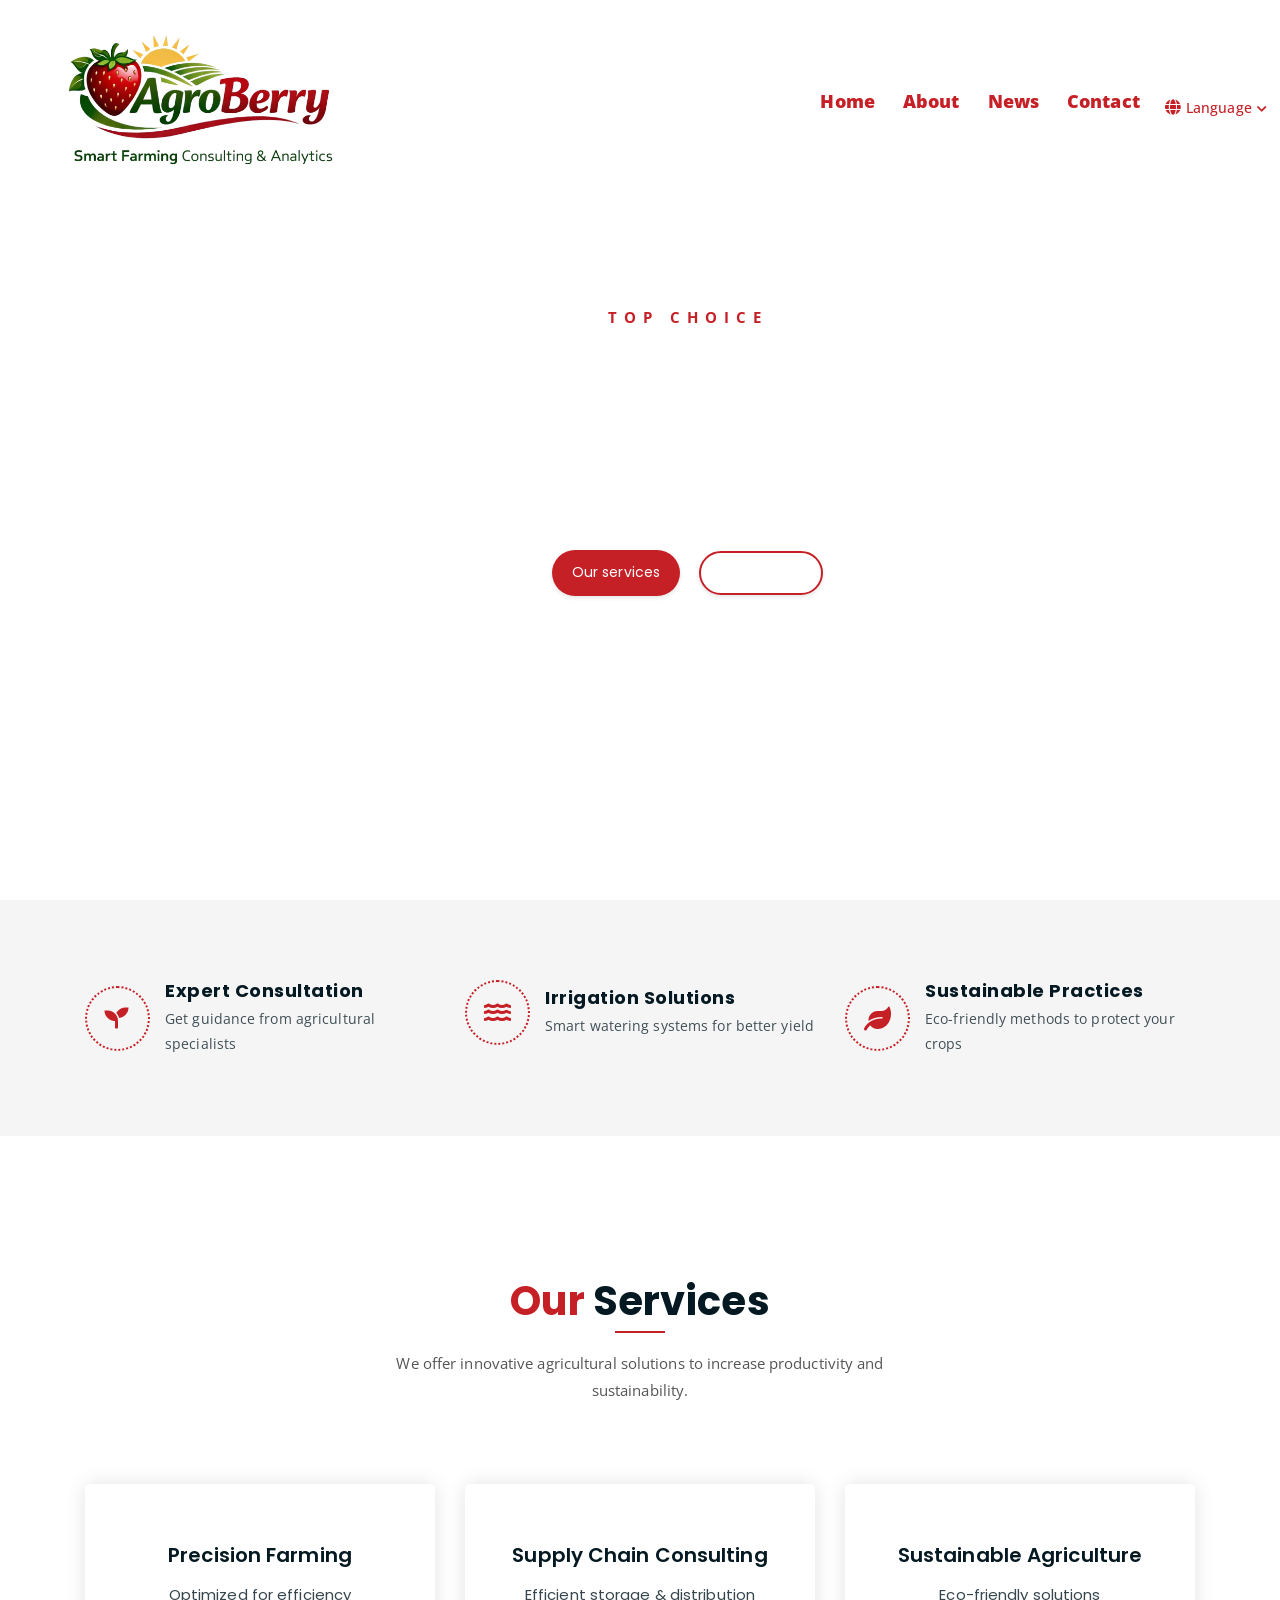
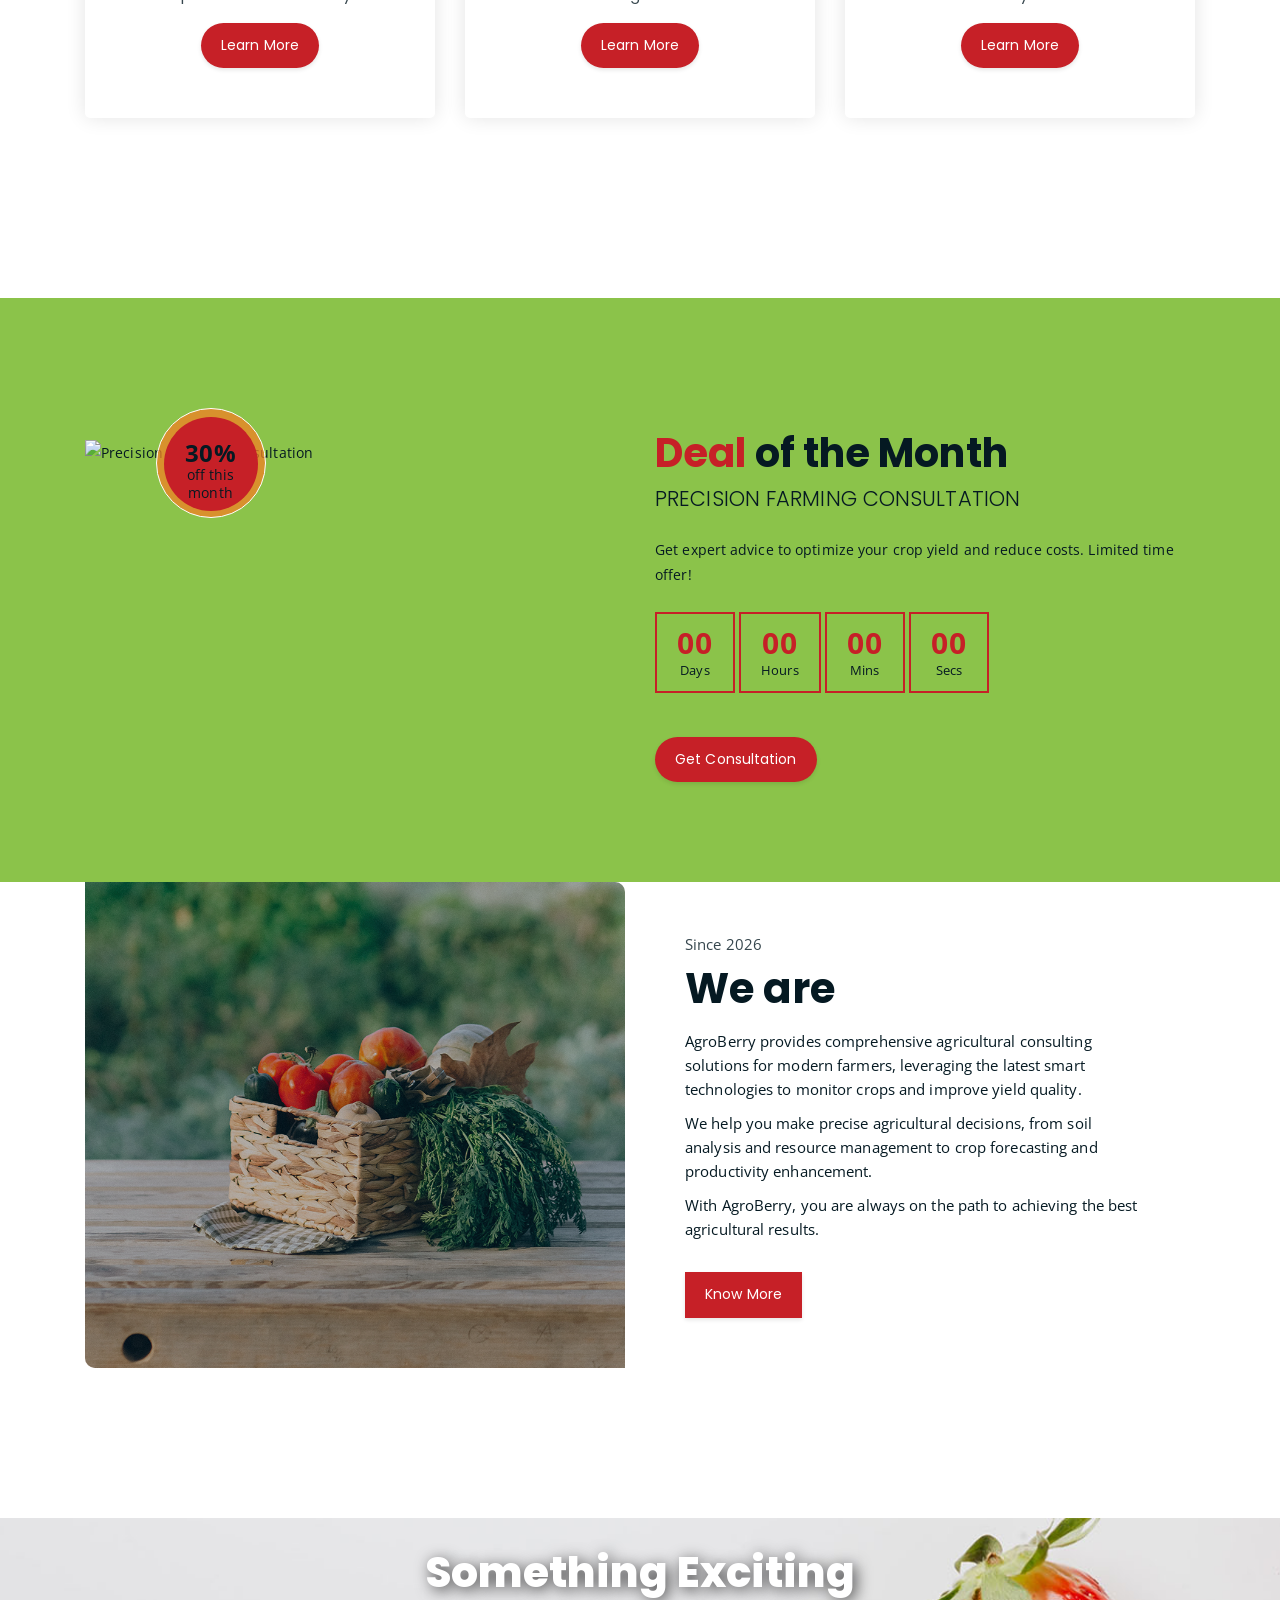
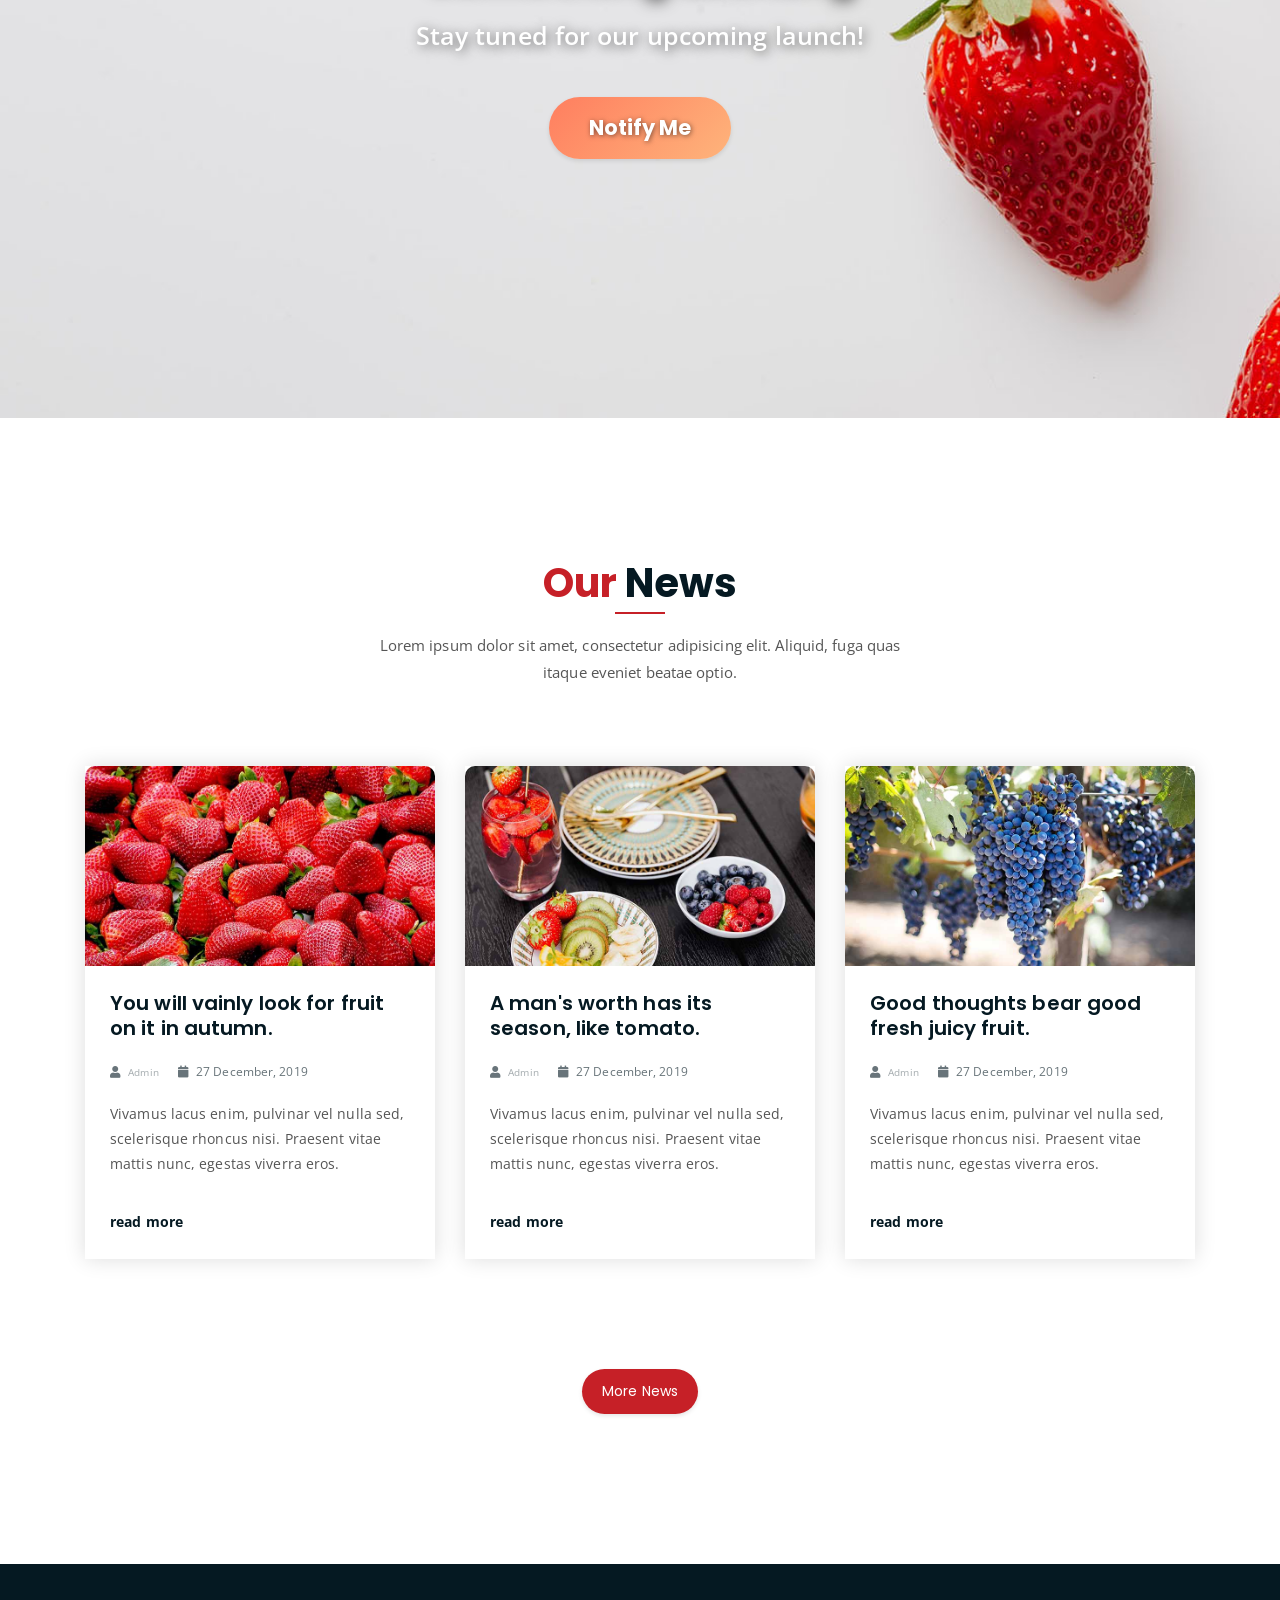
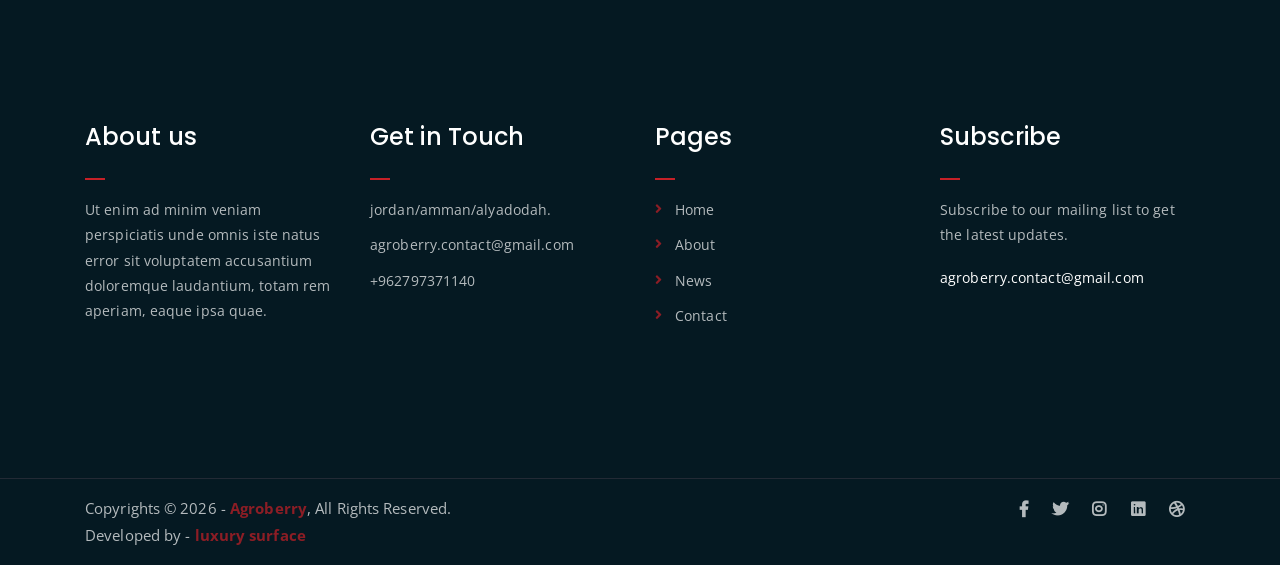
==== index.html @ af05393a "Initial commit" ====
<!DOCTYPE html>
<html lang="en">
<head>
	<meta charset="UTF-8">
	<meta http-equiv="X-UA-Compatible" content="IE=edge">
	<meta name="viewport" content="width=device-width, initial-scale=1">
	<meta name="description" content="Responsive Bootstrap4 Shop Template, Created by Imran Hossain from https://imransdesign.com/">

	<!-- title -->
	<title>AgroBerry</title>

	<!-- favicon -->
	<link rel="shortcut icon" type="image/png" href="assets/img/favicon.png">
	<!-- google font -->
	<link href="https://fonts.googleapis.com/css?family=Open+Sans:300,400,700" rel="stylesheet">
	<link href="https://fonts.googleapis.com/css?family=Poppins:400,700&display=swap" rel="stylesheet">
	<!-- fontawesome -->
	<link rel="stylesheet" href="assets/css/all.min.css">
	<!-- bootstrap -->
	<link rel="stylesheet" href="assets/bootstrap/css/bootstrap.min.css">
	<!-- owl carousel -->
	<link rel="stylesheet" href="assets/css/owl.carousel.css">
	<!-- magnific popup -->
	<link rel="stylesheet" href="assets/css/magnific-popup.css">
	<!-- animate css -->
	<link rel="stylesheet" href="assets/css/animate.css">
	<!-- mean menu css -->
	<link rel="stylesheet" href="assets/css/meanmenu.min.css">
	<!-- main style -->
	<link rel="stylesheet" href="assets/css/main.css">
	<!-- responsive -->
	<link rel="stylesheet" href="assets/css/responsive.css">

</head>
<body>
	
	<!--PreLoader-->
    <div class="loader">
        <div class="loader-inner">
            <div class="circle"></div>
        </div>
    </div>
    <!--PreLoader Ends-->
	
	<!-- header -->
	<div class="top-header-area" id="sticker">
		<div class="main-menu-wrap">
			<!-- logo -->
			<div class="site-logo">
				<a href="index.html">
					<img src="assets/img/logo.png" alt=""style="transform: scale(2.2);" >
				</a>
			</div>
			<!-- logo -->

			<!-- desktop menu start -->
			<nav class="main-menu">
				<ul>
					<li class="current-list-item"><a href="index.html" data-en="Home" data-ar="الرئيسية">Home</a>
						 
					</li>
					<li><a href="about.html" data-en="About" data-ar="من نحن">About</a></li>
					 
					<li><a href="news.html" data-en="News" data-ar="الأخبار">News</a>
						<ul class="sub-menu">
							<li><a href="news.html" data-en="News" data-ar="الأخبار">News</a></li>
						</ul>
					</li>
					<li><a href="contact.html" data-en="Contact" data-ar="اتصل بنا">Contact</a></li>
					 
					<li class="language-dropdown">
						<a href="#" class="language-toggle">
							<i class="fas fa-globe"></i>
							<span class="lang-text" data-en="Language" data-ar="اللغة">Language</span>
							<i class="fas fa-chevron-down"></i>
						</a>
						<ul class="sub-menu language-menu">
							<li><a href="#" class="lang-option" data-lang="en">English</a></li>
							<li><a href="#" class="lang-option" data-lang="ar">العربية</a></li>
						</ul>
					</li>
				</ul>
			</nav>
			<!-- desktop menu end -->
 
			<!-- mobile hamburger menu -->
			<button class="mobile-menu-toggle mobile-show" aria-label="Toggle menu">
				<i class="fas fa-bars"></i>
			</button>
		</div>
	</div>
	<!-- end header -->
	</div>
	<!-- Mobile Menu Overlay -->
	<div class="mobile-menu-overlay mobile-show">
		<div class="mobile-menu-container">
			<ul class="mobile-menu-nav">
				
				<li class="current-list-item"><a href="index.html" data-en="Home" data-ar="الرئيسية">Home</a></li>
				<li><a href="about.html" data-en="About" data-ar="من نحن">About</a></li>
				<li><a href="news.html" data-en="News" data-ar="الأخبار">News</a></li>
				<li><a href="contact.html" data-en="Contact" data-ar="اتصل بنا">Contact</a></li>

			</ul>
			
			<!-- Language Dropdown in Mobile Menu -->
			<div class="mobile-language-dropdown mobile mobile-show">
				<div class="mobile-language-toggle">
					<span data-en="Language" data-ar="اللغة">Language</span>
					<i class="fas fa-chevron-down"></i>
				</div>
				<div class="mobile-language-options">
					<a href="#" class="lang-option mobile-lang-en" data-lang="en">English</a>
					<a href="#" class="lang-option mobile-lang-ar" data-lang="ar">العربية</a>
				</div>
			</div>
		</div>
	</div>
	 
	
	<!-- hero area -->
	<div class="hero-area hero-bg ">
		<div class="container">
			<div class="row">
				<div class="col-lg-9 offset-lg-2 text-center">
					<div class="hero-text">
						<div class="hero-text-tablecell">
							<p class="subtitle" data-en="Top Choice" data-ar="الخيار الأفضل">Top Choice</p>
							<h1 data-en="Smart Farming, Better Harvests" data-ar="الزراعة الذكية، محاصيل أفضل">Smart Farming, Better Harvests</h1>
							<div class="hero-btns">
								<a href="#" class="boxed-btn" data-en="Our services" data-ar="خدماتنا">Our services</a>
								<a href="contact.html" class="bordered-btn" data-en="Contact Us" data-ar="اتصل بنا">Contact Us</a>
							</div>
						</div>
					</div>
				</div>
			</div>
		</div>
	</div>
	<!-- end hero area -->

	<!-- features list section -->
	<div class="list-section pt-80 pb-80">
    <div class="container">

        <div class="row">
            <!-- Feature 1 -->
            <div class="col-lg-4 col-md-6 mb-4 mb-lg-0">
                <div class="list-box d-flex align-items-center">
                    <div class="list-icon">
                        <i class="fas fa-seedling"></i>
                    </div>
                    <div class="content">
                        <h3 data-en="Expert Consultation" data-ar="استشارات خبراء">Expert Consultation</h3>
                        <p data-en="Get guidance from agricultural specialists" data-ar="احصل على إرشادات من خبراء الزراعة">Get guidance from agricultural specialists</p>
                    </div>
                </div>
            </div>

            <!-- Feature 2 -->
            <div class="col-lg-4 col-md-6 mb-4 mb-lg-0">
                <div class="list-box d-flex align-items-center">
                    <div class="list-icon">
                        <i class="fas fa-water"></i>
                    </div>
                    <div class="content">
                        <h3 data-en="Irrigation Solutions" data-ar="حلول الري">Irrigation Solutions</h3>
                        <p data-en="Smart watering systems for better yield" data-ar="أنظمة ري ذكية لزيادة الإنتاجية">Smart watering systems for better yield</p>
                    </div>
                </div>
            </div>

            <!-- Feature 3 -->
            <div class="col-lg-4 col-md-6">
                <div class="list-box d-flex justify-content-start align-items-center">
                    <div class="list-icon">
                        <i class="fas fa-leaf"></i>
                    </div>
                    <div class="content">
                        <h3 data-en="Sustainable Practices" data-ar="ممارسات مستدامة">Sustainable Practices</h3>
                        <p data-en="Eco-friendly methods to protect your crops" data-ar="طرق صديقة للبيئة لحماية محاصيلك">Eco-friendly methods to protect your crops</p>
                    </div>
                </div>
            </div>
        </div>

    </div>
</div>

	<!-- end features list section -->

	<!-- product section -->
	<div class="product-section mt-150 mb-150">
    <div class="container">
        <div class="row">
            <div class="col-lg-8 offset-lg-2 text-center">
                <div class="section-title">    
                    <h3><span class="orange-text" data-en="Our" data-ar="خدماتنا">Our</span> Services</h3>
                    <p data-en="We offer innovative agricultural solutions to increase productivity and sustainability."
                       data-ar="نقدم حلول زراعية مبتكرة لزيادة الإنتاجية والاستدامة.">
                       We offer innovative agricultural solutions to increase productivity and sustainability.
                    </p>
                </div>
            </div>
        </div>

        <div class="row">
            <!-- Service 1 -->
            <div class="col-lg-4 col-md-6 text-center">
                <div class="single-product-item">
                    <div class="product-image">
                        <a href="#"><img src="assets/img/products/product-img-1.jpg" alt=""></a>
                    </div>
                    <h3 data-en="Precision Farming" data-ar="الزراعة الدقيقة">Precision Farming</h3>
                    <p class="product-price"><span data-en="Optimized for efficiency" data-ar="مصممة لزيادة الكفاءة">Optimized for efficiency</span></p>
                    <a href="cart.html" class="cart-btn" data-en="Learn More" data-ar="المزيد من المعلومات">
                        <i class="fas fa-info-circle"></i> Learn More
                    </a>
                </div>
            </div>

            <!-- Service 2 -->
            <div class="col-lg-4 col-md-6 text-center">
                <div class="single-product-item">
                    <div class="product-image">
                        <a href="#"><img src="assets/img/products/product-img-2.jpg" alt=""></a>
                    </div>
                    <h3 data-en="Supply Chain Consulting" data-ar="استشارات سلسلة الإمداد">Supply Chain Consulting</h3>
                    <p class="product-price"><span data-en="Efficient storage & distribution" data-ar="تحسين التخزين والتوزيع">Efficient storage & distribution</span></p>
                    <a href="cart.html" class="cart-btn" data-en="Learn More" data-ar="المزيد من المعلومات">
                        <i class="fas fa-info-circle"></i> Learn More
                    </a>
                </div>
            </div>

            <!-- Service 3 -->
            <div class="col-lg-4 col-md-6 offset-md-3 offset-lg-0 text-center">
                <div class="single-product-item">
                    <div class="product-image">
                        <a href="#"><img src="assets/img/products/product-img-3.jpg" alt=""></a>
                    </div>
                    <h3 data-en="Sustainable Agriculture" data-ar="الزراعة المستدامة">Sustainable Agriculture</h3>
                    <p class="product-price"><span data-en="Eco-friendly solutions" data-ar="حلول صديقة للبيئة">Eco-friendly solutions</span></p>
                    <a href="cart.html" class="cart-btn" data-en="Learn More" data-ar="المزيد من المعلومات">
                        <i class="fas fa-info-circle"></i> Learn More
                    </a>
                </div>
            </div>
        </div>
    </div>
</div>

	<!-- end product section -->

	<!-- cart banner section -->
	<section class="cart-banner pt-100 pb-100">
    <div class="container">
        <div class="row clearfix">
            <!--Image Column-->
            <div class="image-column col-lg-6">
                <div class="image">
                    <div class="price-box">
                        <div class="inner-price">
                            <span class="price">
                                <strong>30%</strong> <br> off this month
                            </span>
                        </div>
                    </div>
                    <img src="assets/img/a.jpg" alt="Precision Farming Consultation">
                </div>
            </div>
            <!--Content Column-->
            <div class="content-column col-lg-6">
                <h3><span class="orange-text" data-en="Deal" data-ar="عرض">Deal</span> of the Month</h3>
                <h4 data-en="Precision Farming Consultation" data-ar="استشارة الزراعة الدقيقة">Precision Farming Consultation</h4>
                <div class="text" data-en="Get expert advice to optimize your crop yield and reduce costs. Limited time offer!" 
                     data-ar="احصل على استشارة خبراء لتحسين إنتاجية محاصيلك وتقليل التكاليف. العرض لفترة محدودة!">
                    Get expert advice to optimize your crop yield and reduce costs. Limited time offer!
                </div>
                <!--Countdown Timer-->
                <div class="time-counter">
                    <div class="time-countdown clearfix" data-countdown="2026/2/01">
                        <div class="counter-column"><div class="inner"><span class="count">00</span>Days</div></div>
                        <div class="counter-column"><div class="inner"><span class="count">00</span>Hours</div></div>
                        <div class="counter-column"><div class="inner"><span class="count">00</span>Mins</div></div>
                        <div class="counter-column"><div class="inner"><span class="count">00</span>Secs</div></div>
                    </div>
                </div>
                <a href="contact.html" class="cart-btn mt-3" data-en="Get Consultation" data-ar="احصل على استشارة">
                    <i class="fas fa-info-circle"></i> Get Consultation
                </a>
            </div>
        </div>
    </div>
</section>

    <!-- end cart banner section -->

	
	
	<!-- advertisement section -->
	<div class="abt-section mb-150">
		<div class="container">
			<div class="row">
				<div class="col-lg-6 col-md-12">
					<div class="abt-bg">
						<video src="assets/img/107512-678970912_medium.mp4" autoplay muted loop></video>
					</div>
				</div>
				<div class="col-lg-6 col-md-12">
					<div class="abt-text">
						<p class="agro-subtitle" data-en="Since 2026" data-ar="منذ 2026">Since 2026</p>
						<h2 data-en="We are " data-ar="نحن ">We are <span class="agro-highlight">AgroBerry</span></h2>
						<p data-en="AgroBerry provides comprehensive agricultural consulting solutions for modern farmers, leveraging the latest smart technologies to monitor crops and improve yield quality." data-ar="توفر أجرويري حلولاً شاملة للاستشارات الزراعية للمزارعين الحديثين، باستخدام أحدث التقنيات الذكية لمراقبة المحاصيل وتحسين جودة الغلة.">AgroBerry provides comprehensive agricultural consulting solutions for modern farmers, leveraging the latest smart technologies to monitor crops and improve yield quality.</p>
						<p data-en="We help you make precise agricultural decisions, from soil analysis and resource management to crop forecasting and productivity enhancement." data-ar="نساعدك على اتخاذ قرارات زراعية دقيقة، من تحليل التربة وإدارة الموارد إلى التنبؤ بالمحاصيل وتحسين الإنتاجية.">We help you make precise agricultural decisions, from soil analysis and resource management to crop forecasting and productivity enhancement.</p>
						<p data-en="With AgroBerry, you are always on the path to achieving the best agricultural results." data-ar="مع أجرويري، أنت دائماً على الطريق لتحقيق أفضل النتائج الزراعية.">With AgroBerry, you are always on the path to achieving the best agricultural results.</p>
						<a href="about.html" class="agro-boxed-btn mt-4" data-en="Know More" data-ar="اعرف أكثر">Know More</a>
					</div>
				</div>
			</div>
		</div>
	</div>
	<!-- end advertisement section -->
	
	<!-- shop banner -->
<section class="shop-banner coming-soon" style="position: relative; height: 500px; overflow: hidden;">
    <!-- Overlay Top Content -->
    <div style="position: absolute; top: 30px; left: 50%; transform: translateX(-50%); z-index: 3; text-align:center; width: 100%; max-width: 900px; padding: 0 20px;">
        <!-- Title -->
        <h3 data-en="Something Exciting" data-ar="شيء مثير قادم قريباً!" 
            style="font-size: 3em; font-weight: 800; color: #fff; text-shadow: 3px 3px 15px rgba(0,0,0,0.7); margin-bottom: 15px;">
            <span class="orange-text" data-en="is Coming Soon..." data-ar="قريباً..." 
                  style="color:#C62027; text-shadow: 2px 2px 10px rgba(0,0,0,0.7);">
                is Coming Soon...
            </span>
        </h3>

        <!-- Description -->
        <p data-en="Stay tuned for our upcoming launch!" data-ar="تابعونا للإطلاق القادم!" 
           style="font-size: 1.8em; font-weight: 600; color: #fff; text-shadow: 2px 2px 12px rgba(0,0,0,0.6); margin-bottom: 25px;">
            Stay tuned for our upcoming launch!
        </p>

        <!-- Button -->
        <a href="contact.html" class="cart-btn btn-lg mt-3" 
           data-en="Notify Me" data-ar="أعلمني"
           style="font-size: 1.5em; font-weight: 700; padding: 15px 40px; text-shadow: 1px 1px 5px rgba(0,0,0,0.5); background: linear-gradient(135deg, #ff7e5f, #feb47b); border-radius: 50px; color:#fff; display:inline-block;">
            Notify Me
        </a>
    </div>

    <!-- Video Background -->
    <video id="bg-video" autoplay muted loop playsinline 
           style="position:absolute; top:-12%; left:0; width:100%; height:112%; object-fit:cover; z-index:1;">
        <source src="assets/img/11.mp4" type="video/mp4">
        Your browser does not support the video tag.
    </video>
</section>

<script>
    const video = document.getElementById('bg-video');
    const skipTime = 4; // عدد الثواني لتجاهلها

    // عند بداية التشغيل، تجاهل أول 4 ثواني
    video.addEventListener('loadedmetadata', () => {
        video.currentTime = skipTime;
        video.play();
    });

    // عند إعادة التشغيل (loop)، إعادة تخطي أول 4 ثواني
    video.addEventListener('ended', () => {
        video.currentTime = skipTime;
        video.play();
    });

    // تأكد من تجاهل أول 4 ثواني عند أي loop طبيعي
    video.addEventListener('timeupdate', () => {
        if(video.currentTime < skipTime) {
            video.currentTime = skipTime;
        }
    });
</script>
<!-- end shop banner -->

	<!-- latest news -->
	<div class="latest-news pt-150 pb-150">
		<div class="container">

			<div class="row">
				<div class="col-lg-8 offset-lg-2 text-center">
					<div class="section-title">	
					<h3><span class="orange-text" data-en="Our" data-ar="أخبارنا">Our</span> News</h3>
					<p data-en="Lorem ipsum dolor sit amet, consectetur adipisicing elit. Aliquid, fuga quas itaque eveniet beatae optio." data-ar="لوريم إيبسوم هو نص نموذجي ومستخدم منذ القرن الخامس عشر">Lorem ipsum dolor sit amet, consectetur adipisicing elit. Aliquid, fuga quas itaque eveniet beatae optio.</p>
				</div>
				</div>
			</div>

			<div class="row">
				<div class="col-lg-4 col-md-6">
					<div class="single-latest-news">
						<a href="news.html"><div class="latest-news-bg news-bg-1"></div></a>
							<div class="news-text-box">
								<h3><a href="news.html" data-en="You will vainly look for fruit on it in autumn." data-ar="ستبحث عبثاً عن ثمار عليها في الخريف.">You will vainly look for fruit on it in autumn.</a></h3>
								<p class="blog-meta">
									<span class="author"><i class="fas fa-user"></i> <span data-en="Admin" data-ar="المدير">Admin</span></span>
									<span class="date"><i class="fas fa-calendar"></i> 27 December, 2019</span>
								</p>
								<p class="excerpt" data-en="Vivamus lacus enim, pulvinar vel nulla sed, scelerisque rhoncus nisi. Praesent vitae mattis nunc, egestas viverra eros." data-ar="نحن بحاجة إلى زراعة ذكية ومستدامة لمواجهة تحديات المستقبل.">Vivamus lacus enim, pulvinar vel nulla sed, scelerisque rhoncus nisi. Praesent vitae mattis nunc, egestas viverra eros.</p>
								<a href="news.html" class="read-more-btn" data-en="read more" data-ar="اقرأ المزيد">read more <i class="fas fa-angle-right"></i></a>
							</div>
					</div>
				</div>
				<div class="col-lg-4 col-md-6">
					<div class="single-latest-news">
						<a href="news.html"><div class="latest-news-bg news-bg-2"></div></a>
							<div class="news-text-box">
								<h3><a href="news.html" data-en="A man's worth has its season, like tomato." data-ar="قيمة الرجل له موسمه، مثل الطماطم.">A man's worth has its season, like tomato.</a></h3>
								<p class="blog-meta">
									<span class="author"><i class="fas fa-user"></i> <span data-en="Admin" data-ar="المدير">Admin</span></span>
									<span class="date"><i class="fas fa-calendar"></i> 27 December, 2019</span>
								</p>
								<p class="excerpt" data-en="Vivamus lacus enim, pulvinar vel nulla sed, scelerisque rhoncus nisi. Praesent vitae mattis nunc, egestas viverra eros." data-ar="الزراعة العضوية هي مستقبل الغذاء الصحي">Vivamus lacus enim, pulvinar vel nulla sed, scelerisque rhoncus nisi. Praesent vitae mattis nunc, egestas viverra eros.</p>
								<a href="news.html" class="read-more-btn" data-en="read more" data-ar="اقرأ المزيد">read more <i class="fas fa-angle-right"></i></a>
							</div>
					</div>
				</div>
				<div class="col-lg-4 col-md-6 offset-md-3 offset-lg-0">
					<div class="single-latest-news">
						<a href="news.html"><div class="latest-news-bg news-bg-3"></div></a>
							<div class="news-text-box">
								<h3><a href="news.html" data-en="Good thoughts bear good fresh juicy fruit." data-ar="الأفكار الجيدة تثمر فواكه طازجة وعصارية جيدة.">Good thoughts bear good fresh juicy fruit.</a></h3>
								<p class="blog-meta">
									<span class="author"><i class="fas fa-user"></i> <span data-en="Admin" data-ar="المدير">Admin</span></span>
									<span class="date"><i class="fas fa-calendar"></i> 27 December, 2019</span>
								</p>
								<p class="excerpt" data-en="Vivamus lacus enim, pulvinar vel nulla sed, scelerisque rhoncus nisi. Praesent vitae mattis nunc, egestas viverra eros." data-ar="التقنيات الحديثة تغير وجه الزراعة التقليدية">Vivamus lacus enim, pulvinar vel nulla sed, scelerisque rhoncus nisi. Praesent vitae mattis nunc, egestas viverra eros.</p>
								<a href="news.html" class="read-more-btn" data-en="read more" data-ar="اقرأ المزيد">read more <i class="fas fa-angle-right"></i></a>
							</div>
					</div>
				</div>
			</div>
				<div class="row">
					<div class="col-lg-12 text-center">
						<a href="news.html" class="boxed-btn" data-en="More News" data-ar="المزيد من الأخبار">More News</a>
					</div>
				</div>
		</div>
	</div>
	<!-- end latest news -->


	<!-- footer -->
	<div class="footer-area">
		<div class="container">
			<div class="row">
				<div class="col-lg-3 col-md-6">
					<div class="footer-box about-widget">
						<h2 class="widget-title" data-en="About us" data-ar="من نحن">About us</h2>
						<p data-en="Ut enim ad minim veniam perspiciatis unde omnis iste natus error sit voluptatem accusantium doloremque laudantium, totam rem aperiam, eaque ipsa quae." data-ar="نحن شركة رائدة في مجال الاستشارات الزراعية والحلول الذكية للمزارعين الحديثين">Ut enim ad minim veniam perspiciatis unde omnis iste natus error sit voluptatem accusantium doloremque laudantium, totam rem aperiam, eaque ipsa quae.</p>
					</div>
				</div>
				<div class="col-lg-3 col-md-6">
					<div class="footer-box get-in-touch">
						<h2 class="widget-title" data-en="Get in Touch" data-ar="تواصل معنا">Get in Touch</h2>
						<ul>
							<li data-en="jordan/amman/alyadodah." data-ar="الأردن/عمان/اليادودة.">jordan/amman/alyadodah.</li>
							<li><a href="mailto:agroberry.contact@gmail.com">agroberry.contact@gmail.com</a></li>
							<li><a href="tel:+962797371140">+962797371140</a></li>
						</ul>
					</div>
				</div>
				<div class="col-lg-3 col-md-6">
					<div class="footer-box pages">
						<h2 class="widget-title" data-en="Pages" data-ar="الصفحات">Pages</h2>
						<ul>
							<li><a href="index.html" data-en="Home" data-ar="الرئيسية">Home</a></li>
							<li><a href="about.html" data-en="About" data-ar="من نحن">About</a></li>
							<li><a href="news.html" data-en="News" data-ar="الأخبار">News</a></li>
							<li><a href="contact.html" data-en="Contact" data-ar="اتصل بنا">Contact</a></li>
						</ul>
					</div>
				</div>
				<div class="col-lg-3 col-md-6">
					<div class="footer-box subscribe">
						<h2 class="widget-title" data-en="Subscribe" data-ar="اشترك">Subscribe</h2>
						<p data-en="Subscribe to our mailing list to get the latest updates." data-ar="اشترك في قائمتنا البريدية للحصول على أحدث التحديثات.">Subscribe to our mailing list to get the latest updates.</p>
						<a href="mailto:agroberry.contact@gmail.com" style="color:#fff; word-break:break-all;">agroberry.contact@gmail.com</a>
					</div>
				</div>
			</div>
		</div>
	</div>
	<!-- end footer -->
	
	<!-- copyright -->
	<div class="copyright">
		<div class="container">
			<div class="row">
				<div class="col-lg-6 col-md-12">
					<p>Copyrights &copy; 2026 - <a href="#">Agroberry</a>,  All Rights Reserved.<br>
						Developed by - <a href="#">luxury surface </a>
					</p>
				</div>
				<div class="col-lg-6 text-right col-md-12">
					<div class="social-icons">
						<ul>
							<li><a href="#" target="_blank"><i class="fab fa-facebook-f"></i></a></li>
							<li><a href="#" target="_blank"><i class="fab fa-twitter"></i></a></li>
							<li><a href="#" target="_blank"><i class="fab fa-instagram"></i></a></li>
							<li><a href="#" target="_blank"><i class="fab fa-linkedin"></i></a></li>
							<li><a href="#" target="_blank"><i class="fab fa-dribbble"></i></a></li>
						</ul>
					</div>
				</div>
			</div>
		</div>
	</div>
	<!-- end copyright -->
	
	<!-- jquery -->
	<script src="assets/js/jquery-1.11.3.min.js"></script>
	<!-- bootstrap -->
	<script src="assets/bootstrap/js/bootstrap.min.js"></script>
	<!-- count down -->
	<script src="assets/js/jquery.countdown.js"></script>
	<!-- isotope -->
	<script src="assets/js/jquery.isotope-3.0.6.min.js"></script>
	<!-- waypoints -->
	<script src="assets/js/waypoints.js"></script>
	<!-- owl carousel -->
	<script src="assets/js/owl.carousel.min.js"></script>
	<!-- magnific popup -->
	<script src="assets/js/jquery.magnific-popup.min.js"></script>
	<!-- mean menu -->
	<script src="assets/js/jquery.meanmenu.min.js"></script>
	<!-- sticker js -->
	<script src="assets/js/sticker.js"></script>
	<!-- main js -->
	<script src="assets/js/main.js"></script>

</body>
</html>
---- assets/css/all.min.css ----
.fa,
.fab,
.fal,
.far,
.fas {
    -moz-osx-font-smoothing: grayscale;
    -webkit-font-smoothing: antialiased;
    display: inline-block;
    font-style: normal;
    font-variant: normal;
    text-rendering: auto;
    line-height: 1
}

.fa-lg {
    font-size: 1.33333em;
    line-height: .75em;
    vertical-align: -.0667em
}

.fa-xs {
    font-size: .75em
}

.fa-sm {
    font-size: .875em
}

.fa-1x {
    font-size: 1em
}

.fa-2x {
    font-size: 2em
}

.fa-3x {
    font-size: 3em
}

.fa-4x {
    font-size: 4em
}

.fa-5x {
    font-size: 5em
}

.fa-6x {
    font-size: 6em
}

.fa-7x {
    font-size: 7em
}

.fa-8x {
    font-size: 8em
}

.fa-9x {
    font-size: 9em
}

.fa-10x {
    font-size: 10em
}

.fa-fw {
    text-align: center;
    width: 1.25em
}

.fa-ul {
    list-style-type: none;
    margin-left: 2.5em;
    padding-left: 0
}

.fa-ul>li {
    position: relative
}

.fa-li {
    left: -2em;
    position: absolute;
    text-align: center;
    width: 2em;
    line-height: inherit
}

.fa-border {
    border: .08em solid #eee;
    border-radius: .1em;
    padding: .2em .25em .15em
}

.fa-pull-left {
    float: left
}

.fa-pull-right {
    float: right
}

.fa.fa-pull-left,
.fab.fa-pull-left,
.fal.fa-pull-left,
.far.fa-pull-left,
.fas.fa-pull-left {
    margin-right: .3em
}

.fa.fa-pull-right,
.fab.fa-pull-right,
.fal.fa-pull-right,
.far.fa-pull-right,
.fas.fa-pull-right {
    margin-left: .3em
}

.fa-spin {
    animation: fa-spin 2s infinite linear
}

.fa-pulse {
    animation: fa-spin 1s infinite steps(8)
}

@keyframes fa-spin {
    0% {
        transform: rotate(0deg)
    }

    to {
        transform: rotate(1turn)
    }
}

.fa-rotate-90 {
    -ms-filter: "progid:DXImageTransform.Microsoft.BasicImage(rotation=1)";
    transform: rotate(90deg)
}

.fa-rotate-180 {
    -ms-filter: "progid:DXImageTransform.Microsoft.BasicImage(rotation=2)";
    transform: rotate(180deg)
}

.fa-rotate-270 {
    -ms-filter: "progid:DXImageTransform.Microsoft.BasicImage(rotation=3)";
    transform: rotate(270deg)
}

.fa-flip-horizontal {
    -ms-filter: "progid:DXImageTransform.Microsoft.BasicImage(rotation=0, mirror=1)";
    transform: scaleX(-1)
}

.fa-flip-vertical {
    transform: scaleY(-1)
}

.fa-flip-horizontal.fa-flip-vertical,
.fa-flip-vertical {
    -ms-filter: "progid:DXImageTransform.Microsoft.BasicImage(rotation=2, mirror=1)"
}

.fa-flip-horizontal.fa-flip-vertical {
    transform: scale(-1)
}

:root .fa-flip-horizontal,
:root .fa-flip-vertical,
:root .fa-rotate-90,
:root .fa-rotate-180,
:root .fa-rotate-270 {
    filter: none
}

.fa-stack {
    display: inline-block;
    height: 2em;
    line-height: 2em;
    position: relative;
    vertical-align: middle;
    width: 2.5em
}

.fa-stack-1x,
.fa-stack-2x {
    left: 0;
    position: absolute;
    text-align: center;
    width: 100%
}

.fa-stack-1x {
    line-height: inherit
}

.fa-stack-2x {
    font-size: 2em
}

.fa-inverse {
    color: #fff
}

.fa-500px:before {
    content: "\f26e"
}

.fa-accessible-icon:before {
    content: "\f368"
}

.fa-accusoft:before {
    content: "\f369"
}

.fa-acquisitions-incorporated:before {
    content: "\f6af"
}

.fa-ad:before {
    content: "\f641"
}

.fa-address-book:before {
    content: "\f2b9"
}

.fa-address-card:before {
    content: "\f2bb"
}

.fa-adjust:before {
    content: "\f042"
}

.fa-adn:before {
    content: "\f170"
}

.fa-adobe:before {
    content: "\f778"
}

.fa-adversal:before {
    content: "\f36a"
}

.fa-affiliatetheme:before {
    content: "\f36b"
}

.fa-air-freshener:before {
    content: "\f5d0"
}

.fa-algolia:before {
    content: "\f36c"
}

.fa-align-center:before {
    content: "\f037"
}

.fa-align-justify:before {
    content: "\f039"
}

.fa-align-left:before {
    content: "\f036"
}

.fa-align-right:before {
    content: "\f038"
}

.fa-alipay:before {
    content: "\f642"
}

.fa-allergies:before {
    content: "\f461"
}

.fa-amazon:before {
    content: "\f270"
}

.fa-amazon-pay:before {
    content: "\f42c"
}

.fa-ambulance:before {
    content: "\f0f9"
}

.fa-american-sign-language-interpreting:before {
    content: "\f2a3"
}

.fa-amilia:before {
    content: "\f36d"
}

.fa-anchor:before {
    content: "\f13d"
}

.fa-android:before {
    content: "\f17b"
}

.fa-angellist:before {
    content: "\f209"
}

.fa-angle-double-down:before {
    content: "\f103"
}

.fa-angle-double-left:before {
    content: "\f100"
}

.fa-angle-double-right:before {
    content: "\f101"
}

.fa-angle-double-up:before {
    content: "\f102"
}

.fa-angle-down:before {
    content: "\f107"
}

.fa-angle-left:before {
    content: "\f104"
}

.fa-angle-right:before {
    content: "\f105"
}

.fa-angle-up:before {
    content: "\f106"
}

.fa-angry:before {
    content: "\f556"
}

.fa-angrycreative:before {
    content: "\f36e"
}

.fa-angular:before {
    content: "\f420"
}

.fa-ankh:before {
    content: "\f644"
}

.fa-app-store:before {
    content: "\f36f"
}

.fa-app-store-ios:before {
    content: "\f370"
}

.fa-apper:before {
    content: "\f371"
}

.fa-apple:before {
    content: "\f179"
}

.fa-apple-alt:before {
    content: "\f5d1"
}

.fa-apple-pay:before {
    content: "\f415"
}

.fa-archive:before {
    content: "\f187"
}

.fa-archway:before {
    content: "\f557"
}

.fa-arrow-alt-circle-down:before {
    content: "\f358"
}

.fa-arrow-alt-circle-left:before {
    content: "\f359"
}

.fa-arrow-alt-circle-right:before {
    content: "\f35a"
}

.fa-arrow-alt-circle-up:before {
    content: "\f35b"
}

.fa-arrow-circle-down:before {
    content: "\f0ab"
}

.fa-arrow-circle-left:before {
    content: "\f0a8"
}

.fa-arrow-circle-right:before {
    content: "\f0a9"
}

.fa-arrow-circle-up:before {
    content: "\f0aa"
}

.fa-arrow-down:before {
    content: "\f063"
}

.fa-arrow-left:before {
    content: "\f060"
}

.fa-arrow-right:before {
    content: "\f061"
}

.fa-arrow-up:before {
    content: "\f062"
}

.fa-arrows-alt:before {
    content: "\f0b2"
}

.fa-arrows-alt-h:before {
    content: "\f337"
}

.fa-arrows-alt-v:before {
    content: "\f338"
}

.fa-artstation:before {
    content: "\f77a"
}

.fa-assistive-listening-systems:before {
    content: "\f2a2"
}

.fa-asterisk:before {
    content: "\f069"
}

.fa-asymmetrik:before {
    content: "\f372"
}

.fa-at:before {
    content: "\f1fa"
}

.fa-atlas:before {
    content: "\f558"
}

.fa-atlassian:before {
    content: "\f77b"
}

.fa-atom:before {
    content: "\f5d2"
}

.fa-audible:before {
    content: "\f373"
}

.fa-audio-description:before {
    content: "\f29e"
}

.fa-autoprefixer:before {
    content: "\f41c"
}

.fa-avianex:before {
    content: "\f374"
}

.fa-aviato:before {
    content: "\f421"
}

.fa-award:before {
    content: "\f559"
}

.fa-aws:before {
    content: "\f375"
}

.fa-baby:before {
    content: "\f77c"
}

.fa-baby-carriage:before {
    content: "\f77d"
}

.fa-backspace:before {
    content: "\f55a"
}

.fa-backward:before {
    content: "\f04a"
}

.fa-balance-scale:before {
    content: "\f24e"
}

.fa-ban:before {
    content: "\f05e"
}

.fa-band-aid:before {
    content: "\f462"
}

.fa-bandcamp:before {
    content: "\f2d5"
}

.fa-barcode:before {
    content: "\f02a"
}

.fa-bars:before {
    content: "\f0c9"
}

.fa-baseball-ball:before {
    content: "\f433"
}

.fa-basketball-ball:before {
    content: "\f434"
}

.fa-bath:before {
    content: "\f2cd"
}

.fa-battery-empty:before {
    content: "\f244"
}

.fa-battery-full:before {
    content: "\f240"
}

.fa-battery-half:before {
    content: "\f242"
}

.fa-battery-quarter:before {
    content: "\f243"
}

.fa-battery-three-quarters:before {
    content: "\f241"
}

.fa-bed:before {
    content: "\f236"
}

.fa-beer:before {
    content: "\f0fc"
}

.fa-behance:before {
    content: "\f1b4"
}

.fa-behance-square:before {
    content: "\f1b5"
}

.fa-bell:before {
    content: "\f0f3"
}

.fa-bell-slash:before {
    content: "\f1f6"
}

.fa-bezier-curve:before {
    content: "\f55b"
}

.fa-bible:before {
    content: "\f647"
}

.fa-bicycle:before {
    content: "\f206"
}

.fa-bimobject:before {
    content: "\f378"
}

.fa-binoculars:before {
    content: "\f1e5"
}

.fa-biohazard:before {
    content: "\f780"
}

.fa-birthday-cake:before {
    content: "\f1fd"
}

.fa-bitbucket:before {
    content: "\f171"
}

.fa-bitcoin:before {
    content: "\f379"
}

.fa-bity:before {
    content: "\f37a"
}

.fa-black-tie:before {
    content: "\f27e"
}

.fa-blackberry:before {
    content: "\f37b"
}

.fa-blender:before {
    content: "\f517"
}

.fa-blender-phone:before {
    content: "\f6b6"
}

.fa-blind:before {
    content: "\f29d"
}

.fa-blog:before {
    content: "\f781"
}

.fa-blogger:before {
    content: "\f37c"
}

.fa-blogger-b:before {
    content: "\f37d"
}

.fa-bluetooth:before {
    content: "\f293"
}

.fa-bluetooth-b:before {
    content: "\f294"
}

.fa-bold:before {
    content: "\f032"
}

.fa-bolt:before {
    content: "\f0e7"
}

.fa-bomb:before {
    content: "\f1e2"
}

.fa-bone:before {
    content: "\f5d7"
}

.fa-bong:before {
    content: "\f55c"
}

.fa-book:before {
    content: "\f02d"
}

.fa-book-dead:before {
    content: "\f6b7"
}

.fa-book-open:before {
    content: "\f518"
}

.fa-book-reader:before {
    content: "\f5da"
}

.fa-bookmark:before {
    content: "\f02e"
}

.fa-bowling-ball:before {
    content: "\f436"
}

.fa-box:before {
    content: "\f466"
}

.fa-box-open:before {
    content: "\f49e"
}

.fa-boxes:before {
    content: "\f468"
}

.fa-braille:before {
    content: "\f2a1"
}

.fa-brain:before {
    content: "\f5dc"
}

.fa-briefcase:before {
    content: "\f0b1"
}

.fa-briefcase-medical:before {
    content: "\f469"
}

.fa-broadcast-tower:before {
    content: "\f519"
}

.fa-broom:before {
    content: "\f51a"
}

.fa-brush:before {
    content: "\f55d"
}

.fa-btc:before {
    content: "\f15a"
}

.fa-bug:before {
    content: "\f188"
}

.fa-building:before {
    content: "\f1ad"
}

.fa-bullhorn:before {
    content: "\f0a1"
}

.fa-bullseye:before {
    content: "\f140"
}

.fa-burn:before {
    content: "\f46a"
}

.fa-buromobelexperte:before {
    content: "\f37f"
}

.fa-bus:before {
    content: "\f207"
}

.fa-bus-alt:before {
    content: "\f55e"
}

.fa-business-time:before {
    content: "\f64a"
}

.fa-buysellads:before {
    content: "\f20d"
}

.fa-calculator:before {
    content: "\f1ec"
}

.fa-calendar:before {
    content: "\f133"
}

.fa-calendar-alt:before {
    content: "\f073"
}

.fa-calendar-check:before {
    content: "\f274"
}

.fa-calendar-day:before {
    content: "\f783"
}

.fa-calendar-minus:before {
    content: "\f272"
}

.fa-calendar-plus:before {
    content: "\f271"
}

.fa-calendar-times:before {
    content: "\f273"
}

.fa-calendar-week:before {
    content: "\f784"
}

.fa-camera:before {
    content: "\f030"
}

.fa-camera-retro:before {
    content: "\f083"
}

.fa-campground:before {
    content: "\f6bb"
}

.fa-canadian-maple-leaf:before {
    content: "\f785"
}

.fa-candy-cane:before {
    content: "\f786"
}

.fa-cannabis:before {
    content: "\f55f"
}

.fa-capsules:before {
    content: "\f46b"
}

.fa-car:before {
    content: "\f1b9"
}

.fa-car-alt:before {
    content: "\f5de"
}

.fa-car-battery:before {
    content: "\f5df"
}

.fa-car-crash:before {
    content: "\f5e1"
}

.fa-car-side:before {
    content: "\f5e4"
}

.fa-caret-down:before {
    content: "\f0d7"
}

.fa-caret-left:before {
    content: "\f0d9"
}

.fa-caret-right:before {
    content: "\f0da"
}

.fa-caret-square-down:before {
    content: "\f150"
}

.fa-caret-square-left:before {
    content: "\f191"
}

.fa-caret-square-right:before {
    content: "\f152"
}

.fa-caret-square-up:before {
    content: "\f151"
}

.fa-caret-up:before {
    content: "\f0d8"
}

.fa-carrot:before {
    content: "\f787"
}

.fa-cart-arrow-down:before {
    content: "\f218"
}

.fa-cart-plus:before {
    content: "\f217"
}

.fa-cash-register:before {
    content: "\f788"
}

.fa-cat:before {
    content: "\f6be"
}

.fa-cc-amazon-pay:before {
    content: "\f42d"
}

.fa-cc-amex:before {
    content: "\f1f3"
}

.fa-cc-apple-pay:before {
    content: "\f416"
}

.fa-cc-diners-club:before {
    content: "\f24c"
}

.fa-cc-discover:before {
    content: "\f1f2"
}

.fa-cc-jcb:before {
    content: "\f24b"
}

.fa-cc-mastercard:before {
    content: "\f1f1"
}

.fa-cc-paypal:before {
    content: "\f1f4"
}

.fa-cc-stripe:before {
    content: "\f1f5"
}

.fa-cc-visa:before {
    content: "\f1f0"
}

.fa-centercode:before {
    content: "\f380"
}

.fa-centos:before {
    content: "\f789"
}

.fa-certificate:before {
    content: "\f0a3"
}

.fa-chair:before {
    content: "\f6c0"
}

.fa-chalkboard:before {
    content: "\f51b"
}

.fa-chalkboard-teacher:before {
    content: "\f51c"
}

.fa-charging-station:before {
    content: "\f5e7"
}

.fa-chart-area:before {
    content: "\f1fe"
}

.fa-chart-bar:before {
    content: "\f080"
}

.fa-chart-line:before {
    content: "\f201"
}

.fa-chart-pie:before {
    content: "\f200"
}

.fa-check:before {
    content: "\f00c"
}

.fa-check-circle:before {
    content: "\f058"
}

.fa-check-double:before {
    content: "\f560"
}

.fa-check-square:before {
    content: "\f14a"
}

.fa-chess:before {
    content: "\f439"
}

.fa-chess-bishop:before {
    content: "\f43a"
}

.fa-chess-board:before {
    content: "\f43c"
}

.fa-chess-king:before {
    content: "\f43f"
}

.fa-chess-knight:before {
    content: "\f441"
}

.fa-chess-pawn:before {
    content: "\f443"
}

.fa-chess-queen:before {
    content: "\f445"
}

.fa-chess-rook:before {
    content: "\f447"
}

.fa-chevron-circle-down:before {
    content: "\f13a"
}

.fa-chevron-circle-left:before {
    content: "\f137"
}

.fa-chevron-circle-right:before {
    content: "\f138"
}

.fa-chevron-circle-up:before {
    content: "\f139"
}

.fa-chevron-down:before {
    content: "\f078"
}

.fa-chevron-left:before {
    content: "\f053"
}

.fa-chevron-right:before {
    content: "\f054"
}

.fa-chevron-up:before {
    content: "\f077"
}

.fa-child:before {
    content: "\f1ae"
}

.fa-chrome:before {
    content: "\f268"
}

.fa-church:before {
    content: "\f51d"
}

.fa-circle:before {
    content: "\f111"
}

.fa-circle-notch:before {
    content: "\f1ce"
}

.fa-city:before {
    content: "\f64f"
}

.fa-clipboard:before {
    content: "\f328"
}

.fa-clipboard-check:before {
    content: "\f46c"
}

.fa-clipboard-list:before {
    content: "\f46d"
}

.fa-clock:before {
    content: "\f017"
}

.fa-clone:before {
    content: "\f24d"
}

.fa-closed-captioning:before {
    content: "\f20a"
}

.fa-cloud:before {
    content: "\f0c2"
}

.fa-cloud-download-alt:before {
    content: "\f381"
}

.fa-cloud-meatball:before {
    content: "\f73b"
}

.fa-cloud-moon:before {
    content: "\f6c3"
}

.fa-cloud-moon-rain:before {
    content: "\f73c"
}

.fa-cloud-rain:before {
    content: "\f73d"
}

.fa-cloud-showers-heavy:before {
    content: "\f740"
}

.fa-cloud-sun:before {
    content: "\f6c4"
}

.fa-cloud-sun-rain:before {
    content: "\f743"
}

.fa-cloud-upload-alt:before {
    content: "\f382"
}

.fa-cloudscale:before {
    content: "\f383"
}

.fa-cloudsmith:before {
    content: "\f384"
}

.fa-cloudversify:before {
    content: "\f385"
}

.fa-cocktail:before {
    content: "\f561"
}

.fa-code:before {
    content: "\f121"
}

.fa-code-branch:before {
    content: "\f126"
}

.fa-codepen:before {
    content: "\f1cb"
}

.fa-codiepie:before {
    content: "\f284"
}

.fa-coffee:before {
    content: "\f0f4"
}

.fa-cog:before {
    content: "\f013"
}

.fa-cogs:before {
    content: "\f085"
}

.fa-coins:before {
    content: "\f51e"
}

.fa-columns:before {
    content: "\f0db"
}

.fa-comment:before {
    content: "\f075"
}

.fa-comment-alt:before {
    content: "\f27a"
}

.fa-comment-dollar:before {
    content: "\f651"
}

.fa-comment-dots:before {
    content: "\f4ad"
}

.fa-comment-slash:before {
    content: "\f4b3"
}

.fa-comments:before {
    content: "\f086"
}

.fa-comments-dollar:before {
    content: "\f653"
}

.fa-compact-disc:before {
    content: "\f51f"
}

.fa-compass:before {
    content: "\f14e"
}

.fa-compress:before {
    content: "\f066"
}

.fa-compress-arrows-alt:before {
    content: "\f78c"
}

.fa-concierge-bell:before {
    content: "\f562"
}

.fa-confluence:before {
    content: "\f78d"
}

.fa-connectdevelop:before {
    content: "\f20e"
}

.fa-contao:before {
    content: "\f26d"
}

.fa-cookie:before {
    content: "\f563"
}

.fa-cookie-bite:before {
    content: "\f564"
}

.fa-copy:before {
    content: "\f0c5"
}

.fa-copyright:before {
    content: "\f1f9"
}

.fa-couch:before {
    content: "\f4b8"
}

.fa-cpanel:before {
    content: "\f388"
}

.fa-creative-commons:before {
    content: "\f25e"
}

.fa-creative-commons-by:before {
    content: "\f4e7"
}

.fa-creative-commons-nc:before {
    content: "\f4e8"
}

.fa-creative-commons-nc-eu:before {
    content: "\f4e9"
}

.fa-creative-commons-nc-jp:before {
    content: "\f4ea"
}

.fa-creative-commons-nd:before {
    content: "\f4eb"
}

.fa-creative-commons-pd:before {
    content: "\f4ec"
}

.fa-creative-commons-pd-alt:before {
    content: "\f4ed"
}

.fa-creative-commons-remix:before {
    content: "\f4ee"
}

.fa-creative-commons-sa:before {
    content: "\f4ef"
}

.fa-creative-commons-sampling:before {
    content: "\f4f0"
}

.fa-creative-commons-sampling-plus:before {
    content: "\f4f1"
}

.fa-creative-commons-share:before {
    content: "\f4f2"
}

.fa-creative-commons-zero:before {
    content: "\f4f3"
}

.fa-credit-card:before {
    content: "\f09d"
}

.fa-critical-role:before {
    content: "\f6c9"
}

.fa-crop:before {
    content: "\f125"
}

.fa-crop-alt:before {
    content: "\f565"
}

.fa-cross:before {
    content: "\f654"
}

.fa-crosshairs:before {
    content: "\f05b"
}

.fa-crow:before {
    content: "\f520"
}

.fa-crown:before {
    content: "\f521"
}

.fa-css3:before {
    content: "\f13c"
}

.fa-css3-alt:before {
    content: "\f38b"
}

.fa-cube:before {
    content: "\f1b2"
}

.fa-cubes:before {
    content: "\f1b3"
}

.fa-cut:before {
    content: "\f0c4"
}

.fa-cuttlefish:before {
    content: "\f38c"
}

.fa-d-and-d:before {
    content: "\f38d"
}

.fa-d-and-d-beyond:before {
    content: "\f6ca"
}

.fa-dashcube:before {
    content: "\f210"
}

.fa-database:before {
    content: "\f1c0"
}

.fa-deaf:before {
    content: "\f2a4"
}

.fa-delicious:before {
    content: "\f1a5"
}

.fa-democrat:before {
    content: "\f747"
}

.fa-deploydog:before {
    content: "\f38e"
}

.fa-deskpro:before {
    content: "\f38f"
}

.fa-desktop:before {
    content: "\f108"
}

.fa-dev:before {
    content: "\f6cc"
}

.fa-deviantart:before {
    content: "\f1bd"
}

.fa-dharmachakra:before {
    content: "\f655"
}

.fa-dhl:before {
    content: "\f790"
}

.fa-diagnoses:before {
    content: "\f470"
}

.fa-diaspora:before {
    content: "\f791"
}

.fa-dice:before {
    content: "\f522"
}

.fa-dice-d20:before {
    content: "\f6cf"
}

.fa-dice-d6:before {
    content: "\f6d1"
}

.fa-dice-five:before {
    content: "\f523"
}

.fa-dice-four:before {
    content: "\f524"
}

.fa-dice-one:before {
    content: "\f525"
}

.fa-dice-six:before {
    content: "\f526"
}

.fa-dice-three:before {
    content: "\f527"
}

.fa-dice-two:before {
    content: "\f528"
}

.fa-digg:before {
    content: "\f1a6"
}

.fa-digital-ocean:before {
    content: "\f391"
}

.fa-digital-tachograph:before {
    content: "\f566"
}

.fa-directions:before {
    content: "\f5eb"
}

.fa-discord:before {
    content: "\f392"
}

.fa-discourse:before {
    content: "\f393"
}

.fa-divide:before {
    content: "\f529"
}

.fa-dizzy:before {
    content: "\f567"
}

.fa-dna:before {
    content: "\f471"
}

.fa-dochub:before {
    content: "\f394"
}

.fa-docker:before {
    content: "\f395"
}

.fa-dog:before {
    content: "\f6d3"
}

.fa-dollar-sign:before {
    content: "\f155"
}

.fa-dolly:before {
    content: "\f472"
}

.fa-dolly-flatbed:before {
    content: "\f474"
}

.fa-donate:before {
    content: "\f4b9"
}

.fa-door-closed:before {
    content: "\f52a"
}

.fa-door-open:before {
    content: "\f52b"
}

.fa-dot-circle:before {
    content: "\f192"
}

.fa-dove:before {
    content: "\f4ba"
}

.fa-download:before {
    content: "\f019"
}

.fa-draft2digital:before {
    content: "\f396"
}

.fa-drafting-compass:before {
    content: "\f568"
}

.fa-dragon:before {
    content: "\f6d5"
}

.fa-draw-polygon:before {
    content: "\f5ee"
}

.fa-dribbble:before {
    content: "\f17d"
}

.fa-dribbble-square:before {
    content: "\f397"
}

.fa-dropbox:before {
    content: "\f16b"
}

.fa-drum:before {
    content: "\f569"
}

.fa-drum-steelpan:before {
    content: "\f56a"
}

.fa-drumstick-bite:before {
    content: "\f6d7"
}

.fa-drupal:before {
    content: "\f1a9"
}

.fa-dumbbell:before {
    content: "\f44b"
}

.fa-dumpster:before {
    content: "\f793"
}

.fa-dumpster-fire:before {
    content: "\f794"
}

.fa-dungeon:before {
    content: "\f6d9"
}

.fa-dyalog:before {
    content: "\f399"
}

.fa-earlybirds:before {
    content: "\f39a"
}

.fa-ebay:before {
    content: "\f4f4"
}

.fa-edge:before {
    content: "\f282"
}

.fa-edit:before {
    content: "\f044"
}

.fa-eject:before {
    content: "\f052"
}

.fa-elementor:before {
    content: "\f430"
}

.fa-ellipsis-h:before {
    content: "\f141"
}

.fa-ellipsis-v:before {
    content: "\f142"
}

.fa-ello:before {
    content: "\f5f1"
}

.fa-ember:before {
    content: "\f423"
}

.fa-empire:before {
    content: "\f1d1"
}

.fa-envelope:before {
    content: "\f0e0"
}

.fa-envelope-open:before {
    content: "\f2b6"
}

.fa-envelope-open-text:before {
    content: "\f658"
}

.fa-envelope-square:before {
    content: "\f199"
}

.fa-envira:before {
    content: "\f299"
}

.fa-equals:before {
    content: "\f52c"
}

.fa-eraser:before {
    content: "\f12d"
}

.fa-erlang:before {
    content: "\f39d"
}

.fa-ethereum:before {
    content: "\f42e"
}

.fa-ethernet:before {
    content: "\f796"
}

.fa-etsy:before {
    content: "\f2d7"
}

.fa-euro-sign:before {
    content: "\f153"
}

.fa-exchange-alt:before {
    content: "\f362"
}

.fa-exclamation:before {
    content: "\f12a"
}

.fa-exclamation-circle:before {
    content: "\f06a"
}

.fa-exclamation-triangle:before {
    content: "\f071"
}

.fa-expand:before {
    content: "\f065"
}

.fa-expand-arrows-alt:before {
    content: "\f31e"
}

.fa-expeditedssl:before {
    content: "\f23e"
}

.fa-external-link-alt:before {
    content: "\f35d"
}

.fa-external-link-square-alt:before {
    content: "\f360"
}

.fa-eye:before {
    content: "\f06e"
}

.fa-eye-dropper:before {
    content: "\f1fb"
}

.fa-eye-slash:before {
    content: "\f070"
}

.fa-facebook:before {
    content: "\f09a"
}

.fa-facebook-f:before {
    content: "\f39e"
}

.fa-facebook-messenger:before {
    content: "\f39f"
}

.fa-facebook-square:before {
    content: "\f082"
}

.fa-fantasy-flight-games:before {
    content: "\f6dc"
}

.fa-fast-backward:before {
    content: "\f049"
}

.fa-fast-forward:before {
    content: "\f050"
}

.fa-fax:before {
    content: "\f1ac"
}

.fa-feather:before {
    content: "\f52d"
}

.fa-feather-alt:before {
    content: "\f56b"
}

.fa-fedex:before {
    content: "\f797"
}

.fa-fedora:before {
    content: "\f798"
}

.fa-female:before {
    content: "\f182"
}

.fa-fighter-jet:before {
    content: "\f0fb"
}

.fa-figma:before {
    content: "\f799"
}

.fa-file:before {
    content: "\f15b"
}

.fa-file-alt:before {
    content: "\f15c"
}

.fa-file-archive:before {
    content: "\f1c6"
}

.fa-file-audio:before {
    content: "\f1c7"
}

.fa-file-code:before {
    content: "\f1c9"
}

.fa-file-contract:before {
    content: "\f56c"
}

.fa-file-csv:before {
    content: "\f6dd"
}

.fa-file-download:before {
    content: "\f56d"
}

.fa-file-excel:before {
    content: "\f1c3"
}

.fa-file-export:before {
    content: "\f56e"
}

.fa-file-image:before {
    content: "\f1c5"
}

.fa-file-import:before {
    content: "\f56f"
}

.fa-file-invoice:before {
    content: "\f570"
}

.fa-file-invoice-dollar:before {
    content: "\f571"
}

.fa-file-medical:before {
    content: "\f477"
}

.fa-file-medical-alt:before {
    content: "\f478"
}

.fa-file-pdf:before {
    content: "\f1c1"
}

.fa-file-powerpoint:before {
    content: "\f1c4"
}

.fa-file-prescription:before {
    content: "\f572"
}

.fa-file-signature:before {
    content: "\f573"
}

.fa-file-upload:before {
    content: "\f574"
}

.fa-file-video:before {
    content: "\f1c8"
}

.fa-file-word:before {
    content: "\f1c2"
}

.fa-fill:before {
    content: "\f575"
}

.fa-fill-drip:before {
    content: "\f576"
}

.fa-film:before {
    content: "\f008"
}

.fa-filter:before {
    content: "\f0b0"
}

.fa-fingerprint:before {
    content: "\f577"
}

.fa-fire:before {
    content: "\f06d"
}

.fa-fire-alt:before {
    content: "\f7e4"
}

.fa-fire-extinguisher:before {
    content: "\f134"
}

.fa-firefox:before {
    content: "\f269"
}

.fa-first-aid:before {
    content: "\f479"
}

.fa-first-order:before {
    content: "\f2b0"
}

.fa-first-order-alt:before {
    content: "\f50a"
}

.fa-firstdraft:before {
    content: "\f3a1"
}

.fa-fish:before {
    content: "\f578"
}

.fa-fist-raised:before {
    content: "\f6de"
}

.fa-flag:before {
    content: "\f024"
}

.fa-flag-checkered:before {
    content: "\f11e"
}

.fa-flag-usa:before {
    content: "\f74d"
}

.fa-flask:before {
    content: "\f0c3"
}

.fa-flickr:before {
    content: "\f16e"
}

.fa-flipboard:before {
    content: "\f44d"
}

.fa-flushed:before {
    content: "\f579"
}

.fa-fly:before {
    content: "\f417"
}

.fa-folder:before {
    content: "\f07b"
}

.fa-folder-minus:before {
    content: "\f65d"
}

.fa-folder-open:before {
    content: "\f07c"
}

.fa-folder-plus:before {
    content: "\f65e"
}

.fa-font:before {
    content: "\f031"
}

.fa-font-awesome:before {
    content: "\f2b4"
}

.fa-font-awesome-alt:before {
    content: "\f35c"
}

.fa-font-awesome-flag:before {
    content: "\f425"
}

.fa-font-awesome-logo-full:before {
    content: "\f4e6"
}

.fa-fonticons:before {
    content: "\f280"
}

.fa-fonticons-fi:before {
    content: "\f3a2"
}

.fa-football-ball:before {
    content: "\f44e"
}

.fa-fort-awesome:before {
    content: "\f286"
}

.fa-fort-awesome-alt:before {
    content: "\f3a3"
}

.fa-forumbee:before {
    content: "\f211"
}

.fa-forward:before {
    content: "\f04e"
}

.fa-foursquare:before {
    content: "\f180"
}

.fa-free-code-camp:before {
    content: "\f2c5"
}

.fa-freebsd:before {
    content: "\f3a4"
}

.fa-frog:before {
    content: "\f52e"
}

.fa-frown:before {
    content: "\f119"
}

.fa-frown-open:before {
    content: "\f57a"
}

.fa-fulcrum:before {
    content: "\f50b"
}

.fa-funnel-dollar:before {
    content: "\f662"
}

.fa-futbol:before {
    content: "\f1e3"
}

.fa-galactic-republic:before {
    content: "\f50c"
}

.fa-galactic-senate:before {
    content: "\f50d"
}

.fa-gamepad:before {
    content: "\f11b"
}

.fa-gas-pump:before {
    content: "\f52f"
}

.fa-gavel:before {
    content: "\f0e3"
}

.fa-gem:before {
    content: "\f3a5"
}

.fa-genderless:before {
    content: "\f22d"
}

.fa-get-pocket:before {
    content: "\f265"
}

.fa-gg:before {
    content: "\f260"
}

.fa-gg-circle:before {
    content: "\f261"
}

.fa-ghost:before {
    content: "\f6e2"
}

.fa-gift:before {
    content: "\f06b"
}

.fa-gifts:before {
    content: "\f79c"
}

.fa-git:before {
    content: "\f1d3"
}

.fa-git-square:before {
    content: "\f1d2"
}

.fa-github:before {
    content: "\f09b"
}

.fa-github-alt:before {
    content: "\f113"
}

.fa-github-square:before {
    content: "\f092"
}

.fa-gitkraken:before {
    content: "\f3a6"
}

.fa-gitlab:before {
    content: "\f296"
}

.fa-gitter:before {
    content: "\f426"
}

.fa-glass-cheers:before {
    content: "\f79f"
}

.fa-glass-martini:before {
    content: "\f000"
}

.fa-glass-martini-alt:before {
    content: "\f57b"
}

.fa-glass-whiskey:before {
    content: "\f7a0"
}

.fa-glasses:before {
    content: "\f530"
}

.fa-glide:before {
    content: "\f2a5"
}

.fa-glide-g:before {
    content: "\f2a6"
}

.fa-globe:before {
    content: "\f0ac"
}

.fa-globe-africa:before {
    content: "\f57c"
}

.fa-globe-americas:before {
    content: "\f57d"
}

.fa-globe-asia:before {
    content: "\f57e"
}

.fa-globe-europe:before {
    content: "\f7a2"
}

.fa-gofore:before {
    content: "\f3a7"
}

.fa-golf-ball:before {
    content: "\f450"
}

.fa-goodreads:before {
    content: "\f3a8"
}

.fa-goodreads-g:before {
    content: "\f3a9"
}

.fa-google:before {
    content: "\f1a0"
}

.fa-google-drive:before {
    content: "\f3aa"
}

.fa-google-play:before {
    content: "\f3ab"
}

.fa-google-plus:before {
    content: "\f2b3"
}

.fa-google-plus-g:before {
    content: "\f0d5"
}

.fa-google-plus-square:before {
    content: "\f0d4"
}

.fa-google-wallet:before {
    content: "\f1ee"
}

.fa-gopuram:before {
    content: "\f664"
}

.fa-graduation-cap:before {
    content: "\f19d"
}

.fa-gratipay:before {
    content: "\f184"
}

.fa-grav:before {
    content: "\f2d6"
}

.fa-greater-than:before {
    content: "\f531"
}

.fa-greater-than-equal:before {
    content: "\f532"
}

.fa-grimace:before {
    content: "\f57f"
}

.fa-grin:before {
    content: "\f580"
}

.fa-grin-alt:before {
    content: "\f581"
}

.fa-grin-beam:before {
    content: "\f582"
}

.fa-grin-beam-sweat:before {
    content: "\f583"
}

.fa-grin-hearts:before {
    content: "\f584"
}

.fa-grin-squint:before {
    content: "\f585"
}

.fa-grin-squint-tears:before {
    content: "\f586"
}

.fa-grin-stars:before {
    content: "\f587"
}

.fa-grin-tears:before {
    content: "\f588"
}

.fa-grin-tongue:before {
    content: "\f589"
}

.fa-grin-tongue-squint:before {
    content: "\f58a"
}

.fa-grin-tongue-wink:before {
    content: "\f58b"
}

.fa-grin-wink:before {
    content: "\f58c"
}

.fa-grip-horizontal:before {
    content: "\f58d"
}

.fa-grip-lines:before {
    content: "\f7a4"
}

.fa-grip-lines-vertical:before {
    content: "\f7a5"
}

.fa-grip-vertical:before {
    content: "\f58e"
}

.fa-gripfire:before {
    content: "\f3ac"
}

.fa-grunt:before {
    content: "\f3ad"
}

.fa-guitar:before {
    content: "\f7a6"
}

.fa-gulp:before {
    content: "\f3ae"
}

.fa-h-square:before {
    content: "\f0fd"
}

.fa-hacker-news:before {
    content: "\f1d4"
}

.fa-hacker-news-square:before {
    content: "\f3af"
}

.fa-hackerrank:before {
    content: "\f5f7"
}

.fa-hammer:before {
    content: "\f6e3"
}

.fa-hamsa:before {
    content: "\f665"
}

.fa-hand-holding:before {
    content: "\f4bd"
}

.fa-hand-holding-heart:before {
    content: "\f4be"
}

.fa-hand-holding-usd:before {
    content: "\f4c0"
}

.fa-hand-lizard:before {
    content: "\f258"
}

.fa-hand-paper:before {
    content: "\f256"
}

.fa-hand-peace:before {
    content: "\f25b"
}

.fa-hand-point-down:before {
    content: "\f0a7"
}

.fa-hand-point-left:before {
    content: "\f0a5"
}

.fa-hand-point-right:before {
    content: "\f0a4"
}

.fa-hand-point-up:before {
    content: "\f0a6"
}

.fa-hand-pointer:before {
    content: "\f25a"
}

.fa-hand-rock:before {
    content: "\f255"
}

.fa-hand-scissors:before {
    content: "\f257"
}

.fa-hand-spock:before {
    content: "\f259"
}

.fa-hands:before {
    content: "\f4c2"
}

.fa-hands-helping:before {
    content: "\f4c4"
}

.fa-handshake:before {
    content: "\f2b5"
}

.fa-hanukiah:before {
    content: "\f6e6"
}

.fa-hashtag:before {
    content: "\f292"
}

.fa-hat-wizard:before {
    content: "\f6e8"
}

.fa-haykal:before {
    content: "\f666"
}

.fa-hdd:before {
    content: "\f0a0"
}

.fa-heading:before {
    content: "\f1dc"
}

.fa-headphones:before {
    content: "\f025"
}

.fa-headphones-alt:before {
    content: "\f58f"
}

.fa-headset:before {
    content: "\f590"
}

.fa-heart:before {
    content: "\f004"
}

.fa-heart-broken:before {
    content: "\f7a9"
}

.fa-heartbeat:before {
    content: "\f21e"
}

.fa-helicopter:before {
    content: "\f533"
}

.fa-highlighter:before {
    content: "\f591"
}

.fa-hiking:before {
    content: "\f6ec"
}

.fa-hippo:before {
    content: "\f6ed"
}

.fa-hips:before {
    content: "\f452"
}

.fa-hire-a-helper:before {
    content: "\f3b0"
}

.fa-history:before {
    content: "\f1da"
}

.fa-hockey-puck:before {
    content: "\f453"
}

.fa-holly-berry:before {
    content: "\f7aa"
}

.fa-home:before {
    content: "\f015"
}

.fa-hooli:before {
    content: "\f427"
}

.fa-hornbill:before {
    content: "\f592"
}

.fa-horse:before {
    content: "\f6f0"
}

.fa-horse-head:before {
    content: "\f7ab"
}

.fa-hospital:before {
    content: "\f0f8"
}

.fa-hospital-alt:before {
    content: "\f47d"
}

.fa-hospital-symbol:before {
    content: "\f47e"
}

.fa-hot-tub:before {
    content: "\f593"
}

.fa-hotel:before {
    content: "\f594"
}

.fa-hotjar:before {
    content: "\f3b1"
}

.fa-hourglass:before {
    content: "\f254"
}

.fa-hourglass-end:before {
    content: "\f253"
}

.fa-hourglass-half:before {
    content: "\f252"
}

.fa-hourglass-start:before {
    content: "\f251"
}

.fa-house-damage:before {
    content: "\f6f1"
}

.fa-houzz:before {
    content: "\f27c"
}

.fa-hryvnia:before {
    content: "\f6f2"
}

.fa-html5:before {
    content: "\f13b"
}

.fa-hubspot:before {
    content: "\f3b2"
}

.fa-i-cursor:before {
    content: "\f246"
}

.fa-icicles:before {
    content: "\f7ad"
}

.fa-id-badge:before {
    content: "\f2c1"
}

.fa-id-card:before {
    content: "\f2c2"
}

.fa-id-card-alt:before {
    content: "\f47f"
}

.fa-igloo:before {
    content: "\f7ae"
}

.fa-image:before {
    content: "\f03e"
}

.fa-images:before {
    content: "\f302"
}

.fa-imdb:before {
    content: "\f2d8"
}

.fa-inbox:before {
    content: "\f01c"
}

.fa-indent:before {
    content: "\f03c"
}

.fa-industry:before {
    content: "\f275"
}

.fa-infinity:before {
    content: "\f534"
}

.fa-info:before {
    content: "\f129"
}

.fa-info-circle:before {
    content: "\f05a"
}

.fa-instagram:before {
    content: "\f16d"
}

.fa-intercom:before {
    content: "\f7af"
}

.fa-internet-explorer:before {
    content: "\f26b"
}

.fa-invision:before {
    content: "\f7b0"
}

.fa-ioxhost:before {
    content: "\f208"
}

.fa-italic:before {
    content: "\f033"
}

.fa-itunes:before {
    content: "\f3b4"
}

.fa-itunes-note:before {
    content: "\f3b5"
}

.fa-java:before {
    content: "\f4e4"
}

.fa-jedi:before {
    content: "\f669"
}

.fa-jedi-order:before {
    content: "\f50e"
}

.fa-jenkins:before {
    content: "\f3b6"
}

.fa-jira:before {
    content: "\f7b1"
}

.fa-joget:before {
    content: "\f3b7"
}

.fa-joint:before {
    content: "\f595"
}

.fa-joomla:before {
    content: "\f1aa"
}

.fa-journal-whills:before {
    content: "\f66a"
}

.fa-js:before {
    content: "\f3b8"
}

.fa-js-square:before {
    content: "\f3b9"
}

.fa-jsfiddle:before {
    content: "\f1cc"
}

.fa-kaaba:before {
    content: "\f66b"
}

.fa-kaggle:before {
    content: "\f5fa"
}

.fa-key:before {
    content: "\f084"
}

.fa-keybase:before {
    content: "\f4f5"
}

.fa-keyboard:before {
    content: "\f11c"
}

.fa-keycdn:before {
    content: "\f3ba"
}

.fa-khanda:before {
    content: "\f66d"
}

.fa-kickstarter:before {
    content: "\f3bb"
}

.fa-kickstarter-k:before {
    content: "\f3bc"
}

.fa-kiss:before {
    content: "\f596"
}

.fa-kiss-beam:before {
    content: "\f597"
}

.fa-kiss-wink-heart:before {
    content: "\f598"
}

.fa-kiwi-bird:before {
    content: "\f535"
}

.fa-korvue:before {
    content: "\f42f"
}

.fa-landmark:before {
    content: "\f66f"
}

.fa-language:before {
    content: "\f1ab"
}

.fa-laptop:before {
    content: "\f109"
}

.fa-laptop-code:before {
    content: "\f5fc"
}

.fa-laravel:before {
    content: "\f3bd"
}

.fa-lastfm:before {
    content: "\f202"
}

.fa-lastfm-square:before {
    content: "\f203"
}

.fa-laugh:before {
    content: "\f599"
}

.fa-laugh-beam:before {
    content: "\f59a"
}

.fa-laugh-squint:before {
    content: "\f59b"
}

.fa-laugh-wink:before {
    content: "\f59c"
}

.fa-layer-group:before {
    content: "\f5fd"
}

.fa-leaf:before {
    content: "\f06c"
}

.fa-leanpub:before {
    content: "\f212"
}

.fa-lemon:before {
    content: "\f094"
}

.fa-less:before {
    content: "\f41d"
}

.fa-less-than:before {
    content: "\f536"
}

.fa-less-than-equal:before {
    content: "\f537"
}

.fa-level-down-alt:before {
    content: "\f3be"
}

.fa-level-up-alt:before {
    content: "\f3bf"
}

.fa-life-ring:before {
    content: "\f1cd"
}

.fa-lightbulb:before {
    content: "\f0eb"
}

.fa-line:before {
    content: "\f3c0"
}

.fa-link:before {
    content: "\f0c1"
}

.fa-linkedin:before {
    content: "\f08c"
}

.fa-linkedin-in:before {
    content: "\f0e1"
}

.fa-linode:before {
    content: "\f2b8"
}

.fa-linux:before {
    content: "\f17c"
}

.fa-lira-sign:before {
    content: "\f195"
}

.fa-list:before {
    content: "\f03a"
}

.fa-list-alt:before {
    content: "\f022"
}

.fa-list-ol:before {
    content: "\f0cb"
}

.fa-list-ul:before {
    content: "\f0ca"
}

.fa-location-arrow:before {
    content: "\f124"
}

.fa-lock:before {
    content: "\f023"
}

.fa-lock-open:before {
    content: "\f3c1"
}

.fa-long-arrow-alt-down:before {
    content: "\f309"
}

.fa-long-arrow-alt-left:before {
    content: "\f30a"
}

.fa-long-arrow-alt-right:before {
    content: "\f30b"
}

.fa-long-arrow-alt-up:before {
    content: "\f30c"
}

.fa-low-vision:before {
    content: "\f2a8"
}

.fa-luggage-cart:before {
    content: "\f59d"
}

.fa-lyft:before {
    content: "\f3c3"
}

.fa-magento:before {
    content: "\f3c4"
}

.fa-magic:before {
    content: "\f0d0"
}

.fa-magnet:before {
    content: "\f076"
}

.fa-mail-bulk:before {
    content: "\f674"
}

.fa-mailchimp:before {
    content: "\f59e"
}

.fa-male:before {
    content: "\f183"
}

.fa-mandalorian:before {
    content: "\f50f"
}

.fa-map:before {
    content: "\f279"
}

.fa-map-marked:before {
    content: "\f59f"
}

.fa-map-marked-alt:before {
    content: "\f5a0"
}

.fa-map-marker:before {
    content: "\f041"
}

.fa-map-marker-alt:before {
    content: "\f3c5"
}

.fa-map-pin:before {
    content: "\f276"
}

.fa-map-signs:before {
    content: "\f277"
}

.fa-markdown:before {
    content: "\f60f"
}

.fa-marker:before {
    content: "\f5a1"
}

.fa-mars:before {
    content: "\f222"
}

.fa-mars-double:before {
    content: "\f227"
}

.fa-mars-stroke:before {
    content: "\f229"
}

.fa-mars-stroke-h:before {
    content: "\f22b"
}

.fa-mars-stroke-v:before {
    content: "\f22a"
}

.fa-mask:before {
    content: "\f6fa"
}

.fa-mastodon:before {
    content: "\f4f6"
}

.fa-maxcdn:before {
    content: "\f136"
}

.fa-medal:before {
    content: "\f5a2"
}

.fa-medapps:before {
    content: "\f3c6"
}

.fa-medium:before {
    content: "\f23a"
}

.fa-medium-m:before {
    content: "\f3c7"
}

.fa-medkit:before {
    content: "\f0fa"
}

.fa-medrt:before {
    content: "\f3c8"
}

.fa-meetup:before {
    content: "\f2e0"
}

.fa-megaport:before {
    content: "\f5a3"
}

.fa-meh:before {
    content: "\f11a"
}

.fa-meh-blank:before {
    content: "\f5a4"
}

.fa-meh-rolling-eyes:before {
    content: "\f5a5"
}

.fa-memory:before {
    content: "\f538"
}

.fa-mendeley:before {
    content: "\f7b3"
}

.fa-menorah:before {
    content: "\f676"
}

.fa-mercury:before {
    content: "\f223"
}

.fa-meteor:before {
    content: "\f753"
}

.fa-microchip:before {
    content: "\f2db"
}

.fa-microphone:before {
    content: "\f130"
}

.fa-microphone-alt:before {
    content: "\f3c9"
}

.fa-microphone-alt-slash:before {
    content: "\f539"
}

.fa-microphone-slash:before {
    content: "\f131"
}

.fa-microscope:before {
    content: "\f610"
}

.fa-microsoft:before {
    content: "\f3ca"
}

.fa-minus:before {
    content: "\f068"
}

.fa-minus-circle:before {
    content: "\f056"
}

.fa-minus-square:before {
    content: "\f146"
}

.fa-mitten:before {
    content: "\f7b5"
}

.fa-mix:before {
    content: "\f3cb"
}

.fa-mixcloud:before {
    content: "\f289"
}

.fa-mizuni:before {
    content: "\f3cc"
}

.fa-mobile:before {
    content: "\f10b"
}

.fa-mobile-alt:before {
    content: "\f3cd"
}

.fa-modx:before {
    content: "\f285"
}

.fa-monero:before {
    content: "\f3d0"
}

.fa-money-bill:before {
    content: "\f0d6"
}

.fa-money-bill-alt:before {
    content: "\f3d1"
}

.fa-money-bill-wave:before {
    content: "\f53a"
}

.fa-money-bill-wave-alt:before {
    content: "\f53b"
}

.fa-money-check:before {
    content: "\f53c"
}

.fa-money-check-alt:before {
    content: "\f53d"
}

.fa-monument:before {
    content: "\f5a6"
}

.fa-moon:before {
    content: "\f186"
}

.fa-mortar-pestle:before {
    content: "\f5a7"
}

.fa-mosque:before {
    content: "\f678"
}

.fa-motorcycle:before {
    content: "\f21c"
}

.fa-mountain:before {
    content: "\f6fc"
}

.fa-mouse-pointer:before {
    content: "\f245"
}

.fa-mug-hot:before {
    content: "\f7b6"
}

.fa-music:before {
    content: "\f001"
}

.fa-napster:before {
    content: "\f3d2"
}

.fa-neos:before {
    content: "\f612"
}

.fa-network-wired:before {
    content: "\f6ff"
}

.fa-neuter:before {
    content: "\f22c"
}

.fa-newspaper:before {
    content: "\f1ea"
}

.fa-nimblr:before {
    content: "\f5a8"
}

.fa-nintendo-switch:before {
    content: "\f418"
}

.fa-node:before {
    content: "\f419"
}

.fa-node-js:before {
    content: "\f3d3"
}

.fa-not-equal:before {
    content: "\f53e"
}

.fa-notes-medical:before {
    content: "\f481"
}

.fa-npm:before {
    content: "\f3d4"
}

.fa-ns8:before {
    content: "\f3d5"
}

.fa-nutritionix:before {
    content: "\f3d6"
}

.fa-object-group:before {
    content: "\f247"
}

.fa-object-ungroup:before {
    content: "\f248"
}

.fa-odnoklassniki:before {
    content: "\f263"
}

.fa-odnoklassniki-square:before {
    content: "\f264"
}

.fa-oil-can:before {
    content: "\f613"
}

.fa-old-republic:before {
    content: "\f510"
}

.fa-om:before {
    content: "\f679"
}

.fa-opencart:before {
    content: "\f23d"
}

.fa-openid:before {
    content: "\f19b"
}

.fa-opera:before {
    content: "\f26a"
}

.fa-optin-monster:before {
    content: "\f23c"
}

.fa-osi:before {
    content: "\f41a"
}

.fa-otter:before {
    content: "\f700"
}

.fa-outdent:before {
    content: "\f03b"
}

.fa-page4:before {
    content: "\f3d7"
}

.fa-pagelines:before {
    content: "\f18c"
}

.fa-paint-brush:before {
    content: "\f1fc"
}

.fa-paint-roller:before {
    content: "\f5aa"
}

.fa-palette:before {
    content: "\f53f"
}

.fa-palfed:before {
    content: "\f3d8"
}

.fa-pallet:before {
    content: "\f482"
}

.fa-paper-plane:before {
    content: "\f1d8"
}

.fa-paperclip:before {
    content: "\f0c6"
}

.fa-parachute-box:before {
    content: "\f4cd"
}

.fa-paragraph:before {
    content: "\f1dd"
}

.fa-parking:before {
    content: "\f540"
}

.fa-passport:before {
    content: "\f5ab"
}

.fa-pastafarianism:before {
    content: "\f67b"
}

.fa-paste:before {
    content: "\f0ea"
}

.fa-patreon:before {
    content: "\f3d9"
}

.fa-pause:before {
    content: "\f04c"
}

.fa-pause-circle:before {
    content: "\f28b"
}

.fa-paw:before {
    content: "\f1b0"
}

.fa-paypal:before {
    content: "\f1ed"
}

.fa-peace:before {
    content: "\f67c"
}

.fa-pen:before {
    content: "\f304"
}

.fa-pen-alt:before {
    content: "\f305"
}

.fa-pen-fancy:before {
    content: "\f5ac"
}

.fa-pen-nib:before {
    content: "\f5ad"
}

.fa-pen-square:before {
    content: "\f14b"
}

.fa-pencil-alt:before {
    content: "\f303"
}

.fa-pencil-ruler:before {
    content: "\f5ae"
}

.fa-penny-arcade:before {
    content: "\f704"
}

.fa-people-carry:before {
    content: "\f4ce"
}

.fa-percent:before {
    content: "\f295"
}

.fa-percentage:before {
    content: "\f541"
}

.fa-periscope:before {
    content: "\f3da"
}

.fa-person-booth:before {
    content: "\f756"
}

.fa-phabricator:before {
    content: "\f3db"
}

.fa-phoenix-framework:before {
    content: "\f3dc"
}

.fa-phoenix-squadron:before {
    content: "\f511"
}

.fa-phone:before {
    content: "\f095"
}

.fa-phone-slash:before {
    content: "\f3dd"
}

.fa-phone-square:before {
    content: "\f098"
}

.fa-phone-volume:before {
    content: "\f2a0"
}

.fa-php:before {
    content: "\f457"
}

.fa-pied-piper:before {
    content: "\f2ae"
}

.fa-pied-piper-alt:before {
    content: "\f1a8"
}

.fa-pied-piper-hat:before {
    content: "\f4e5"
}

.fa-pied-piper-pp:before {
    content: "\f1a7"
}

.fa-piggy-bank:before {
    content: "\f4d3"
}

.fa-pills:before {
    content: "\f484"
}

.fa-pinterest:before {
    content: "\f0d2"
}

.fa-pinterest-p:before {
    content: "\f231"
}

.fa-pinterest-square:before {
    content: "\f0d3"
}

.fa-place-of-worship:before {
    content: "\f67f"
}

.fa-plane:before {
    content: "\f072"
}

.fa-plane-arrival:before {
    content: "\f5af"
}

.fa-plane-departure:before {
    content: "\f5b0"
}

.fa-play:before {
    content: "\f04b"
}

.fa-play-circle:before {
    content: "\f144"
}

.fa-playstation:before {
    content: "\f3df"
}

.fa-plug:before {
    content: "\f1e6"
}

.fa-plus:before {
    content: "\f067"
}

.fa-plus-circle:before {
    content: "\f055"
}

.fa-plus-square:before {
    content: "\f0fe"
}

.fa-podcast:before {
    content: "\f2ce"
}

.fa-poll:before {
    content: "\f681"
}

.fa-poll-h:before {
    content: "\f682"
}

.fa-poo:before {
    content: "\f2fe"
}

.fa-poo-storm:before {
    content: "\f75a"
}

.fa-poop:before {
    content: "\f619"
}

.fa-portrait:before {
    content: "\f3e0"
}

.fa-pound-sign:before {
    content: "\f154"
}

.fa-power-off:before {
    content: "\f011"
}

.fa-pray:before {
    content: "\f683"
}

.fa-praying-hands:before {
    content: "\f684"
}

.fa-prescription:before {
    content: "\f5b1"
}

.fa-prescription-bottle:before {
    content: "\f485"
}

.fa-prescription-bottle-alt:before {
    content: "\f486"
}

.fa-print:before {
    content: "\f02f"
}

.fa-procedures:before {
    content: "\f487"
}

.fa-product-hunt:before {
    content: "\f288"
}

.fa-project-diagram:before {
    content: "\f542"
}

.fa-pushed:before {
    content: "\f3e1"
}

.fa-puzzle-piece:before {
    content: "\f12e"
}

.fa-python:before {
    content: "\f3e2"
}

.fa-qq:before {
    content: "\f1d6"
}

.fa-qrcode:before {
    content: "\f029"
}

.fa-question:before {
    content: "\f128"
}

.fa-question-circle:before {
    content: "\f059"
}

.fa-quidditch:before {
    content: "\f458"
}

.fa-quinscape:before {
    content: "\f459"
}

.fa-quora:before {
    content: "\f2c4"
}

.fa-quote-left:before {
    content: "\f10d"
}

.fa-quote-right:before {
    content: "\f10e"
}

.fa-quran:before {
    content: "\f687"
}

.fa-r-project:before {
    content: "\f4f7"
}

.fa-radiation:before {
    content: "\f7b9"
}

.fa-radiation-alt:before {
    content: "\f7ba"
}

.fa-rainbow:before {
    content: "\f75b"
}

.fa-random:before {
    content: "\f074"
}

.fa-raspberry-pi:before {
    content: "\f7bb"
}

.fa-ravelry:before {
    content: "\f2d9"
}

.fa-react:before {
    content: "\f41b"
}

.fa-reacteurope:before {
    content: "\f75d"
}

.fa-readme:before {
    content: "\f4d5"
}

.fa-rebel:before {
    content: "\f1d0"
}

.fa-receipt:before {
    content: "\f543"
}

.fa-recycle:before {
    content: "\f1b8"
}

.fa-red-river:before {
    content: "\f3e3"
}

.fa-reddit:before {
    content: "\f1a1"
}

.fa-reddit-alien:before {
    content: "\f281"
}

.fa-reddit-square:before {
    content: "\f1a2"
}

.fa-redhat:before {
    content: "\f7bc"
}

.fa-redo:before {
    content: "\f01e"
}

.fa-redo-alt:before {
    content: "\f2f9"
}

.fa-registered:before {
    content: "\f25d"
}

.fa-renren:before {
    content: "\f18b"
}

.fa-reply:before {
    content: "\f3e5"
}

.fa-reply-all:before {
    content: "\f122"
}

.fa-replyd:before {
    content: "\f3e6"
}

.fa-republican:before {
    content: "\f75e"
}

.fa-researchgate:before {
    content: "\f4f8"
}

.fa-resolving:before {
    content: "\f3e7"
}

.fa-restroom:before {
    content: "\f7bd"
}

.fa-retweet:before {
    content: "\f079"
}

.fa-rev:before {
    content: "\f5b2"
}

.fa-ribbon:before {
    content: "\f4d6"
}

.fa-ring:before {
    content: "\f70b"
}

.fa-road:before {
    content: "\f018"
}

.fa-robot:before {
    content: "\f544"
}

.fa-rocket:before {
    content: "\f135"
}

.fa-rocketchat:before {
    content: "\f3e8"
}

.fa-rockrms:before {
    content: "\f3e9"
}

.fa-route:before {
    content: "\f4d7"
}

.fa-rss:before {
    content: "\f09e"
}

.fa-rss-square:before {
    content: "\f143"
}

.fa-ruble-sign:before {
    content: "\f158"
}

.fa-ruler:before {
    content: "\f545"
}

.fa-ruler-combined:before {
    content: "\f546"
}

.fa-ruler-horizontal:before {
    content: "\f547"
}

.fa-ruler-vertical:before {
    content: "\f548"
}

.fa-running:before {
    content: "\f70c"
}

.fa-rupee-sign:before {
    content: "\f156"
}

.fa-sad-cry:before {
    content: "\f5b3"
}

.fa-sad-tear:before {
    content: "\f5b4"
}

.fa-safari:before {
    content: "\f267"
}

.fa-sass:before {
    content: "\f41e"
}

.fa-satellite:before {
    content: "\f7bf"
}

.fa-satellite-dish:before {
    content: "\f7c0"
}

.fa-save:before {
    content: "\f0c7"
}

.fa-schlix:before {
    content: "\f3ea"
}

.fa-school:before {
    content: "\f549"
}

.fa-screwdriver:before {
    content: "\f54a"
}

.fa-scribd:before {
    content: "\f28a"
}

.fa-scroll:before {
    content: "\f70e"
}

.fa-sd-card:before {
    content: "\f7c2"
}

.fa-search:before {
    content: "\f002"
}

.fa-search-dollar:before {
    content: "\f688"
}

.fa-search-location:before {
    content: "\f689"
}

.fa-search-minus:before {
    content: "\f010"
}

.fa-search-plus:before {
    content: "\f00e"
}

.fa-searchengin:before {
    content: "\f3eb"
}

.fa-seedling:before {
    content: "\f4d8"
}

.fa-sellcast:before {
    content: "\f2da"
}

.fa-sellsy:before {
    content: "\f213"
}

.fa-server:before {
    content: "\f233"
}

.fa-servicestack:before {
    content: "\f3ec"
}

.fa-shapes:before {
    content: "\f61f"
}

.fa-share:before {
    content: "\f064"
}

.fa-share-alt:before {
    content: "\f1e0"
}

.fa-share-alt-square:before {
    content: "\f1e1"
}

.fa-share-square:before {
    content: "\f14d"
}

.fa-shekel-sign:before {
    content: "\f20b"
}

.fa-shield-alt:before {
    content: "\f3ed"
}

.fa-ship:before {
    content: "\f21a"
}

.fa-shipping-fast:before {
    content: "\f48b"
}

.fa-shirtsinbulk:before {
    content: "\f214"
}

.fa-shoe-prints:before {
    content: "\f54b"
}

.fa-shopping-bag:before {
    content: "\f290"
}

.fa-shopping-basket:before {
    content: "\f291"
}

.fa-shopping-cart:before {
    content: "\f07a"
}

.fa-shopware:before {
    content: "\f5b5"
}

.fa-shower:before {
    content: "\f2cc"
}

.fa-shuttle-van:before {
    content: "\f5b6"
}

.fa-sign:before {
    content: "\f4d9"
}

.fa-sign-in-alt:before {
    content: "\f2f6"
}

.fa-sign-language:before {
    content: "\f2a7"
}

.fa-sign-out-alt:before {
    content: "\f2f5"
}

.fa-signal:before {
    content: "\f012"
}

.fa-signature:before {
    content: "\f5b7"
}

.fa-sim-card:before {
    content: "\f7c4"
}

.fa-simplybuilt:before {
    content: "\f215"
}

.fa-sistrix:before {
    content: "\f3ee"
}

.fa-sitemap:before {
    content: "\f0e8"
}

.fa-sith:before {
    content: "\f512"
}

.fa-skating:before {
    content: "\f7c5"
}

.fa-sketch:before {
    content: "\f7c6"
}

.fa-skiing:before {
    content: "\f7c9"
}

.fa-skiing-nordic:before {
    content: "\f7ca"
}

.fa-skull:before {
    content: "\f54c"
}

.fa-skull-crossbones:before {
    content: "\f714"
}

.fa-skyatlas:before {
    content: "\f216"
}

.fa-skype:before {
    content: "\f17e"
}

.fa-slack:before {
    content: "\f198"
}

.fa-slack-hash:before {
    content: "\f3ef"
}

.fa-slash:before {
    content: "\f715"
}

.fa-sleigh:before {
    content: "\f7cc"
}

.fa-sliders-h:before {
    content: "\f1de"
}

.fa-slideshare:before {
    content: "\f1e7"
}

.fa-smile:before {
    content: "\f118"
}

.fa-smile-beam:before {
    content: "\f5b8"
}

.fa-smile-wink:before {
    content: "\f4da"
}

.fa-smog:before {
    content: "\f75f"
}

.fa-smoking:before {
    content: "\f48d"
}

.fa-smoking-ban:before {
    content: "\f54d"
}

.fa-sms:before {
    content: "\f7cd"
}

.fa-snapchat:before {
    content: "\f2ab"
}

.fa-snapchat-ghost:before {
    content: "\f2ac"
}

.fa-snapchat-square:before {
    content: "\f2ad"
}

.fa-snowboarding:before {
    content: "\f7ce"
}

.fa-snowflake:before {
    content: "\f2dc"
}

.fa-snowman:before {
    content: "\f7d0"
}

.fa-snowplow:before {
    content: "\f7d2"
}

.fa-socks:before {
    content: "\f696"
}

.fa-solar-panel:before {
    content: "\f5ba"
}

.fa-sort:before {
    content: "\f0dc"
}

.fa-sort-alpha-down:before {
    content: "\f15d"
}

.fa-sort-alpha-up:before {
    content: "\f15e"
}

.fa-sort-amount-down:before {
    content: "\f160"
}

.fa-sort-amount-up:before {
    content: "\f161"
}

.fa-sort-down:before {
    content: "\f0dd"
}

.fa-sort-numeric-down:before {
    content: "\f162"
}

.fa-sort-numeric-up:before {
    content: "\f163"
}

.fa-sort-up:before {
    content: "\f0de"
}

.fa-soundcloud:before {
    content: "\f1be"
}

.fa-sourcetree:before {
    content: "\f7d3"
}

.fa-spa:before {
    content: "\f5bb"
}

.fa-space-shuttle:before {
    content: "\f197"
}

.fa-speakap:before {
    content: "\f3f3"
}

.fa-spider:before {
    content: "\f717"
}

.fa-spinner:before {
    content: "\f110"
}

.fa-splotch:before {
    content: "\f5bc"
}

.fa-spotify:before {
    content: "\f1bc"
}

.fa-spray-can:before {
    content: "\f5bd"
}

.fa-square:before {
    content: "\f0c8"
}

.fa-square-full:before {
    content: "\f45c"
}

.fa-square-root-alt:before {
    content: "\f698"
}

.fa-squarespace:before {
    content: "\f5be"
}

.fa-stack-exchange:before {
    content: "\f18d"
}

.fa-stack-overflow:before {
    content: "\f16c"
}

.fa-stamp:before {
    content: "\f5bf"
}

.fa-star:before {
    content: "\f005"
}

.fa-star-and-crescent:before {
    content: "\f699"
}

.fa-star-half:before {
    content: "\f089"
}

.fa-star-half-alt:before {
    content: "\f5c0"
}

.fa-star-of-david:before {
    content: "\f69a"
}

.fa-star-of-life:before {
    content: "\f621"
}

.fa-staylinked:before {
    content: "\f3f5"
}

.fa-steam:before {
    content: "\f1b6"
}

.fa-steam-square:before {
    content: "\f1b7"
}

.fa-steam-symbol:before {
    content: "\f3f6"
}

.fa-step-backward:before {
    content: "\f048"
}

.fa-step-forward:before {
    content: "\f051"
}

.fa-stethoscope:before {
    content: "\f0f1"
}

.fa-sticker-mule:before {
    content: "\f3f7"
}

.fa-sticky-note:before {
    content: "\f249"
}

.fa-stop:before {
    content: "\f04d"
}

.fa-stop-circle:before {
    content: "\f28d"
}

.fa-stopwatch:before {
    content: "\f2f2"
}

.fa-store:before {
    content: "\f54e"
}

.fa-store-alt:before {
    content: "\f54f"
}

.fa-strava:before {
    content: "\f428"
}

.fa-stream:before {
    content: "\f550"
}

.fa-street-view:before {
    content: "\f21d"
}

.fa-strikethrough:before {
    content: "\f0cc"
}

.fa-stripe:before {
    content: "\f429"
}

.fa-stripe-s:before {
    content: "\f42a"
}

.fa-stroopwafel:before {
    content: "\f551"
}

.fa-studiovinari:before {
    content: "\f3f8"
}

.fa-stumbleupon:before {
    content: "\f1a4"
}

.fa-stumbleupon-circle:before {
    content: "\f1a3"
}

.fa-subscript:before {
    content: "\f12c"
}

.fa-subway:before {
    content: "\f239"
}

.fa-suitcase:before {
    content: "\f0f2"
}

.fa-suitcase-rolling:before {
    content: "\f5c1"
}

.fa-sun:before {
    content: "\f185"
}

.fa-superpowers:before {
    content: "\f2dd"
}

.fa-superscript:before {
    content: "\f12b"
}

.fa-supple:before {
    content: "\f3f9"
}

.fa-surprise:before {
    content: "\f5c2"
}

.fa-suse:before {
    content: "\f7d6"
}

.fa-swatchbook:before {
    content: "\f5c3"
}

.fa-swimmer:before {
    content: "\f5c4"
}

.fa-swimming-pool:before {
    content: "\f5c5"
}

.fa-synagogue:before {
    content: "\f69b"
}

.fa-sync:before {
    content: "\f021"
}

.fa-sync-alt:before {
    content: "\f2f1"
}

.fa-syringe:before {
    content: "\f48e"
}

.fa-table:before {
    content: "\f0ce"
}

.fa-table-tennis:before {
    content: "\f45d"
}

.fa-tablet:before {
    content: "\f10a"
}

.fa-tablet-alt:before {
    content: "\f3fa"
}

.fa-tablets:before {
    content: "\f490"
}

.fa-tachometer-alt:before {
    content: "\f3fd"
}

.fa-tag:before {
    content: "\f02b"
}

.fa-tags:before {
    content: "\f02c"
}

.fa-tape:before {
    content: "\f4db"
}

.fa-tasks:before {
    content: "\f0ae"
}

.fa-taxi:before {
    content: "\f1ba"
}

.fa-teamspeak:before {
    content: "\f4f9"
}

.fa-teeth:before {
    content: "\f62e"
}

.fa-teeth-open:before {
    content: "\f62f"
}

.fa-telegram:before {
    content: "\f2c6"
}

.fa-telegram-plane:before {
    content: "\f3fe"
}

.fa-temperature-high:before {
    content: "\f769"
}

.fa-temperature-low:before {
    content: "\f76b"
}

.fa-tencent-weibo:before {
    content: "\f1d5"
}

.fa-tenge:before {
    content: "\f7d7"
}

.fa-terminal:before {
    content: "\f120"
}

.fa-text-height:before {
    content: "\f034"
}

.fa-text-width:before {
    content: "\f035"
}

.fa-th:before {
    content: "\f00a"
}

.fa-th-large:before {
    content: "\f009"
}

.fa-th-list:before {
    content: "\f00b"
}

.fa-the-red-yeti:before {
    content: "\f69d"
}

.fa-theater-masks:before {
    content: "\f630"
}

.fa-themeco:before {
    content: "\f5c6"
}

.fa-themeisle:before {
    content: "\f2b2"
}

.fa-thermometer:before {
    content: "\f491"
}

.fa-thermometer-empty:before {
    content: "\f2cb"
}

.fa-thermometer-full:before {
    content: "\f2c7"
}

.fa-thermometer-half:before {
    content: "\f2c9"
}

.fa-thermometer-quarter:before {
    content: "\f2ca"
}

.fa-thermometer-three-quarters:before {
    content: "\f2c8"
}

.fa-think-peaks:before {
    content: "\f731"
}

.fa-thumbs-down:before {
    content: "\f165"
}

.fa-thumbs-up:before {
    content: "\f164"
}

.fa-thumbtack:before {
    content: "\f08d"
}

.fa-ticket-alt:before {
    content: "\f3ff"
}

.fa-times:before {
    content: "\f00d"
}

.fa-times-circle:before {
    content: "\f057"
}

.fa-tint:before {
    content: "\f043"
}

.fa-tint-slash:before {
    content: "\f5c7"
}

.fa-tired:before {
    content: "\f5c8"
}

.fa-toggle-off:before {
    content: "\f204"
}

.fa-toggle-on:before {
    content: "\f205"
}

.fa-toilet:before {
    content: "\f7d8"
}

.fa-toilet-paper:before {
    content: "\f71e"
}

.fa-toolbox:before {
    content: "\f552"
}

.fa-tools:before {
    content: "\f7d9"
}

.fa-tooth:before {
    content: "\f5c9"
}

.fa-torah:before {
    content: "\f6a0"
}

.fa-torii-gate:before {
    content: "\f6a1"
}

.fa-tractor:before {
    content: "\f722"
}

.fa-trade-federation:before {
    content: "\f513"
}

.fa-trademark:before {
    content: "\f25c"
}

.fa-traffic-light:before {
    content: "\f637"
}

.fa-train:before {
    content: "\f238"
}

.fa-tram:before {
    content: "\f7da"
}

.fa-transgender:before {
    content: "\f224"
}

.fa-transgender-alt:before {
    content: "\f225"
}

.fa-trash:before {
    content: "\f1f8"
}

.fa-trash-alt:before {
    content: "\f2ed"
}

.fa-tree:before {
    content: "\f1bb"
}

.fa-trello:before {
    content: "\f181"
}

.fa-tripadvisor:before {
    content: "\f262"
}

.fa-trophy:before {
    content: "\f091"
}

.fa-truck:before {
    content: "\f0d1"
}

.fa-truck-loading:before {
    content: "\f4de"
}

.fa-truck-monster:before {
    content: "\f63b"
}

.fa-truck-moving:before {
    content: "\f4df"
}

.fa-truck-pickup:before {
    content: "\f63c"
}

.fa-tshirt:before {
    content: "\f553"
}

.fa-tty:before {
    content: "\f1e4"
}

.fa-tumblr:before {
    content: "\f173"
}

.fa-tumblr-square:before {
    content: "\f174"
}

.fa-tv:before {
    content: "\f26c"
}

.fa-twitch:before {
    content: "\f1e8"
}

.fa-twitter:before {
    content: "\f099"
}

.fa-twitter-square:before {
    content: "\f081"
}

.fa-typo3:before {
    content: "\f42b"
}

.fa-uber:before {
    content: "\f402"
}

.fa-ubuntu:before {
    content: "\f7df"
}

.fa-uikit:before {
    content: "\f403"
}

.fa-umbrella:before {
    content: "\f0e9"
}

.fa-umbrella-beach:before {
    content: "\f5ca"
}

.fa-underline:before {
    content: "\f0cd"
}

.fa-undo:before {
    content: "\f0e2"
}

.fa-undo-alt:before {
    content: "\f2ea"
}

.fa-uniregistry:before {
    content: "\f404"
}

.fa-universal-access:before {
    content: "\f29a"
}

.fa-university:before {
    content: "\f19c"
}

.fa-unlink:before {
    content: "\f127"
}

.fa-unlock:before {
    content: "\f09c"
}

.fa-unlock-alt:before {
    content: "\f13e"
}

.fa-untappd:before {
    content: "\f405"
}

.fa-upload:before {
    content: "\f093"
}

.fa-ups:before {
    content: "\f7e0"
}

.fa-usb:before {
    content: "\f287"
}

.fa-user:before {
    content: "\f007"
}

.fa-user-alt:before {
    content: "\f406"
}

.fa-user-alt-slash:before {
    content: "\f4fa"
}

.fa-user-astronaut:before {
    content: "\f4fb"
}

.fa-user-check:before {
    content: "\f4fc"
}

.fa-user-circle:before {
    content: "\f2bd"
}

.fa-user-clock:before {
    content: "\f4fd"
}

.fa-user-cog:before {
    content: "\f4fe"
}

.fa-user-edit:before {
    content: "\f4ff"
}

.fa-user-friends:before {
    content: "\f500"
}

.fa-user-graduate:before {
    content: "\f501"
}

.fa-user-injured:before {
    content: "\f728"
}

.fa-user-lock:before {
    content: "\f502"
}

.fa-user-md:before {
    content: "\f0f0"
}

.fa-user-minus:before {
    content: "\f503"
}

.fa-user-ninja:before {
    content: "\f504"
}

.fa-user-plus:before {
    content: "\f234"
}

.fa-user-secret:before {
    content: "\f21b"
}

.fa-user-shield:before {
    content: "\f505"
}

.fa-user-slash:before {
    content: "\f506"
}

.fa-user-tag:before {
    content: "\f507"
}

.fa-user-tie:before {
    content: "\f508"
}

.fa-user-times:before {
    content: "\f235"
}

.fa-users:before {
    content: "\f0c0"
}

.fa-users-cog:before {
    content: "\f509"
}

.fa-usps:before {
    content: "\f7e1"
}

.fa-ussunnah:before {
    content: "\f407"
}

.fa-utensil-spoon:before {
    content: "\f2e5"
}

.fa-utensils:before {
    content: "\f2e7"
}

.fa-vaadin:before {
    content: "\f408"
}

.fa-vector-square:before {
    content: "\f5cb"
}

.fa-venus:before {
    content: "\f221"
}

.fa-venus-double:before {
    content: "\f226"
}

.fa-venus-mars:before {
    content: "\f228"
}

.fa-viacoin:before {
    content: "\f237"
}

.fa-viadeo:before {
    content: "\f2a9"
}

.fa-viadeo-square:before {
    content: "\f2aa"
}

.fa-vial:before {
    content: "\f492"
}

.fa-vials:before {
    content: "\f493"
}

.fa-viber:before {
    content: "\f409"
}

.fa-video:before {
    content: "\f03d"
}

.fa-video-slash:before {
    content: "\f4e2"
}

.fa-vihara:before {
    content: "\f6a7"
}

.fa-vimeo:before {
    content: "\f40a"
}

.fa-vimeo-square:before {
    content: "\f194"
}

.fa-vimeo-v:before {
    content: "\f27d"
}

.fa-vine:before {
    content: "\f1ca"
}

.fa-vk:before {
    content: "\f189"
}

.fa-vnv:before {
    content: "\f40b"
}

.fa-volleyball-ball:before {
    content: "\f45f"
}

.fa-volume-down:before {
    content: "\f027"
}

.fa-volume-mute:before {
    content: "\f6a9"
}

.fa-volume-off:before {
    content: "\f026"
}

.fa-volume-up:before {
    content: "\f028"
}

.fa-vote-yea:before {
    content: "\f772"
}

.fa-vr-cardboard:before {
    content: "\f729"
}

.fa-vuejs:before {
    content: "\f41f"
}

.fa-walking:before {
    content: "\f554"
}

.fa-wallet:before {
    content: "\f555"
}

.fa-warehouse:before {
    content: "\f494"
}

.fa-water:before {
    content: "\f773"
}

.fa-weebly:before {
    content: "\f5cc"
}

.fa-weibo:before {
    content: "\f18a"
}

.fa-weight:before {
    content: "\f496"
}

.fa-weight-hanging:before {
    content: "\f5cd"
}

.fa-weixin:before {
    content: "\f1d7"
}

.fa-whatsapp:before {
    content: "\f232"
}

.fa-whatsapp-square:before {
    content: "\f40c"
}

.fa-wheelchair:before {
    content: "\f193"
}

.fa-whmcs:before {
    content: "\f40d"
}

.fa-wifi:before {
    content: "\f1eb"
}

.fa-wikipedia-w:before {
    content: "\f266"
}

.fa-wind:before {
    content: "\f72e"
}

.fa-window-close:before {
    content: "\f410"
}

.fa-window-maximize:before {
    content: "\f2d0"
}

.fa-window-minimize:before {
    content: "\f2d1"
}

.fa-window-restore:before {
    content: "\f2d2"
}

.fa-windows:before {
    content: "\f17a"
}

.fa-wine-bottle:before {
    content: "\f72f"
}

.fa-wine-glass:before {
    content: "\f4e3"
}

.fa-wine-glass-alt:before {
    content: "\f5ce"
}

.fa-wix:before {
    content: "\f5cf"
}

.fa-wizards-of-the-coast:before {
    content: "\f730"
}

.fa-wolf-pack-battalion:before {
    content: "\f514"
}

.fa-won-sign:before {
    content: "\f159"
}

.fa-wordpress:before {
    content: "\f19a"
}

.fa-wordpress-simple:before {
    content: "\f411"
}

.fa-wpbeginner:before {
    content: "\f297"
}

.fa-wpexplorer:before {
    content: "\f2de"
}

.fa-wpforms:before {
    content: "\f298"
}

.fa-wpressr:before {
    content: "\f3e4"
}

.fa-wrench:before {
    content: "\f0ad"
}

.fa-x-ray:before {
    content: "\f497"
}

.fa-xbox:before {
    content: "\f412"
}

.fa-xing:before {
    content: "\f168"
}

.fa-xing-square:before {
    content: "\f169"
}

.fa-y-combinator:before {
    content: "\f23b"
}

.fa-yahoo:before {
    content: "\f19e"
}

.fa-yandex:before {
    content: "\f413"
}

.fa-yandex-international:before {
    content: "\f414"
}

.fa-yarn:before {
    content: "\f7e3"
}

.fa-yelp:before {
    content: "\f1e9"
}

.fa-yen-sign:before {
    content: "\f157"
}

.fa-yin-yang:before {
    content: "\f6ad"
}

.fa-yoast:before {
    content: "\f2b1"
}

.fa-youtube:before {
    content: "\f167"
}

.fa-youtube-square:before {
    content: "\f431"
}

.fa-zhihu:before {
    content: "\f63f"
}

.sr-only {
    border: 0;
    clip: rect(0, 0, 0, 0);
    height: 1px;
    margin: -1px;
    overflow: hidden;
    padding: 0;
    position: absolute;
    width: 1px
}

.sr-only-focusable:active,
.sr-only-focusable:focus {
    clip: auto;
    height: auto;
    margin: 0;
    overflow: visible;
    position: static;
    width: auto
}

@font-face {
    font-family: "Font Awesome 5 Brands";
    font-style: normal;
    font-weight: normal;
    src: url(../webfonts/fa-brands-400.eot);
    src: url(../webfonts/fa-brands-400.eot?#iefix) format("embedded-opentype"), url(../webfonts/fa-brands-400.woff2) format("woff2"), url(../webfonts/fa-brands-400.woff) format("woff"), url(../webfonts/fa-brands-400.ttf) format("truetype"), url(../webfonts/fa-brands-400.svg#fontawesome) format("svg")
}

.fab {
    font-family: "Font Awesome 5 Brands"
}

@font-face {
    font-family: "Font Awesome 5 Free";
    font-style: normal;
    font-weight: 400;
    src: url(../webfonts/fa-regular-400.eot);
    src: url(../webfonts/fa-regular-400.eot?#iefix) format("embedded-opentype"), url(../webfonts/fa-regular-400.woff2) format("woff2"), url(../webfonts/fa-regular-400.woff) format("woff"), url(../webfonts/fa-regular-400.ttf) format("truetype"), url(../webfonts/fa-regular-400.svg#fontawesome) format("svg")
}

.far {
    font-weight: 400
}

@font-face {
    font-family: "Font Awesome 5 Free";
    font-style: normal;
    font-weight: 900;
    src: url(../webfonts/fa-solid-900.eot);
    src: url(../webfonts/fa-solid-900.eot?#iefix) format("embedded-opentype"), url(../webfonts/fa-solid-900.woff2) format("woff2"), url(../webfonts/fa-solid-900.woff) format("woff"), url(../webfonts/fa-solid-900.ttf) format("truetype"), url(../webfonts/fa-solid-900.svg#fontawesome) format("svg")
}

.fa,
.far,
.fas {
    font-family: "Font Awesome 5 Free"
}

.fa,
.fas {
    font-weight: 900
}
---- assets/css/main.css ----
/*
Template Name: Fruitkha - Responsive Bootstrap4 Shop Template
Template URI: 
Description: Bootstrap template for fruits or any other kind of shop
Author: Imran Hossain
Author URI: https://imransdesign.com/
Version: 1.0
*/
/* -----------------------------------------------------------------------------

# Base - Genral & Typography

----------------------------------------------------------------------------- */
html {
  font-size: 14px;
  font-weight: 400;
  line-height: 28px;
  height: 100%;
}

body {
  font-family: "Open Sans", sans-serif;
  font-weight: 400;
  font-size: 1rem;
  letter-spacing: 0.1px;
  line-height: 1.8;
  color: #051922;
  overflow-x: hidden;
}

/* Arabic Support - Keep LTR Layout */
body.rtl {
  /* Keep LTR direction - only change font */
  direction: ltr;
  text-align: inherit;
}

/* Arabic font only */
body.rtl {
  font-family: "Tahoma", "Arial", sans-serif;
}

body.rtl h1, body.rtl h2, body.rtl h3, body.rtl h4, body.rtl h5, body.rtl h6 {
  font-family: "Tahoma", "Arial", sans-serif;
}

/* Language Dropdown Styles */
.language-dropdown {
  position: relative;
}

.language-toggle {
  display: flex;
  align-items: center;
  gap: 8px;
  padding: 15px 13px !important;
  text-decoration: none !important;
  font-size: 14px;
  transition: all 0.3s ease;
}

.language-toggle:hover {
  color: #C62027 !important;
  background-color: rgba(198, 32, 39, 0.1) !important;
}

.language-toggle .lang-text {
  font-size: 14px;
  font-weight: 500;
}

.language-toggle .fa-globe {
  font-size: 16px;
}

.language-toggle .fa-chevron-down {
  font-size: 11px;
  transition: transform 0.3s ease;
}

.language-dropdown:hover .language-toggle .fa-chevron-down {
  transform: rotate(180deg);
}

.language-menu {
  min-width: 130px;
  top: 100%;
  left: 0;
  right: auto;
  background: white;
  border: 1px solid #e0e0e0;
  border-radius: 6px;
  box-shadow: 0 4px 20px rgba(0,0,0,0.15);
  opacity: 0;
  visibility: hidden;
  transform: translateY(-10px);
  transition: all 0.3s ease;
  z-index: 1000;
}

.language-dropdown:hover .language-menu {
  opacity: 1;
  visibility: visible;
  transform: translateY(5px);
}

.language-menu li {
  padding: 0;
  border-bottom: 1px solid #f0f0f0;
  transition: background-color 0.3s ease;
}

.language-menu li:last-child {
  border-bottom: none;
}

.language-menu li:hover {
  background-color: #f8f9fa;
}

.language-menu li a {
  padding: 12px 18px;
  display: block;
  transition: all 0.3s ease;
  color: #333;
  text-decoration: none;
  font-weight: 500;
  font-size: 14px;
}

.language-menu li a:hover {
  background-color: #C62027;
  color: white;
  transform: translateX(5px);
}

/* Language dropdown - Keep LTR always */
.language-menu {
  min-width: 130px;
  top: 100%;
  left: 0;
  right: auto;
  background: white;
  border: 1px solid #e0e0e0;
  border-radius: 6px;
  box-shadow: 0 4px 20px rgba(0,0,0,0.15);
  opacity: 0;
  visibility: hidden;
  transform: translateY(-10px);
  transition: all 0.3s ease;
  z-index: 1000;
}

.language-dropdown:hover .language-menu {
  opacity: 1;
  visibility: visible;
  transform: translateY(5px);
}

.language-menu li {
  padding: 0;
  border-bottom: 1px solid #f0f0f0;
  transition: background-color 0.3s ease;
}

.language-menu li:last-child {
  border-bottom: none;
}

.language-menu li:hover {
  background-color: #f8f9fa;
}

.language-menu li a {
  padding: 12px 18px;
  display: block;
  transition: all 0.3s ease;
  color: #333;
  text-decoration: none;
  font-weight: 500;
  font-size: 14px;
}

.language-menu li a:hover {
  background-color: #C62027;
  color: white;
  transform: translateX(5px);
}

/* Mobile adjustments for language dropdown */
@media (max-width: 767px) {
  .language-toggle {
    padding: 12px 10px !important;
    gap: 5px;
  }
  
  .language-toggle .lang-text {
    display: none;
  }
  
  .language-toggle .fa-globe {
    font-size: 14px;
  }
  
  .language-menu {
    min-width: 110px;
  }
  
  .language-menu li a {
    padding: 10px 15px;
    font-size: 13px;
  }
}

/* Keep elements in position during language switch */
body.rtl .container,
body.rtl .row,
body.rtl .col-lg-12,
body.rtl .col-lg-8,
body.rtl .col-lg-6,
body.rtl .col-lg-4,
body.rtl .col-lg-3,
body.rtl .col-md-12,
body.rtl .col-md-6 {
  text-align: inherit;
}

body.rtl .text-center {
  text-align: center !important;
}

body.rtl .text-left {
  text-align: right !important;
}

body.rtl .text-right {
  text-align: left !important;
}
body img {
  max-width: 100%;
}

a {
  cursor: pointer;
  text-decoration: none;
  transition: all 0.3s ease;
  transform: translateY(0);
}

a:hover {
  color: #C62027;
  text-decoration: none;
  transform: translateY(-2px);
}

/* Button hover effects */
.boxed-btn, .bordered-btn, .cart-btn, .agro-boxed-btn {
  transition: all 0.3s ease;
  transform: translateY(0);
  box-shadow: 0 2px 4px rgba(0,0,0,0.1);
}

.boxed-btn:hover, .bordered-btn:hover, .cart-btn:hover, .agro-boxed-btn:hover {
  transform: translateY(-3px);
  box-shadow: 0 5px 15px rgba(198, 32, 39, 0.3);
}

.boxed-btn:active, .bordered-btn:active, .cart-btn:active, .agro-boxed-btn:active {
  transform: translateY(-1px);
  box-shadow: 0 2px 8px rgba(198, 32, 39, 0.2);
}

/* Logo adjustments */
.site-logo img {
  transition: all 0.3s ease;
}

.site-logo:hover img {
  transform: scale(1.05);
}

/* Additional hover effects for all interactive elements - Same for both languages */
.single-product-item:hover {
  transform: translateY(-5px);
  box-shadow: 0 10px 25px rgba(0,0,0,0.15);
  transition: all 0.3s ease;
}

.single-latest-news:hover {
  transform: translateY(-5px);
  box-shadow: 0 10px 25px rgba(0,0,0,0.15);
  transition: all 0.3s ease;
}

.footer-box:hover {
  transform: translateY(-3px);
  transition: all 0.3s ease;
}

.list-box:hover {
  background-color: rgba(198, 32, 39, 0.05);
  transition: all 0.3s ease;
}

.testimonial-sliders:hover {
  transform: scale(1.02);
  transition: all 0.3s ease;
}

/* Logo hover effect with different scales */
@media (max-width: 1200px) {
  .site-logo img {
    max-width: 140px;
    transform: scale(1.8) !important;
    margin-right: 200px !important
  }
  
  .site-logo:hover img {
    transform: scale(1.85) !important;
  }
}

@media (max-width: 991px) {
  .site-logo img {
    max-width: 120px;
    transform: scale(1.5) !important;
  }
  
  .site-logo:hover img {
    transform: scale(1.55) !important;
  }
}

@media (max-width: 767px) {
  .site-logo img {
    max-width: 100px;
    transform: scale(1.3) !important;
  }
  
  .site-logo:hover img {
    transform: scale(1.35) !important;
  }
}

@media (max-width: 480px) {
  .site-logo img {
    max-width: 80px;
    transform: scale(1.2) !important;
    margin-left: 10% !important;
  }
  
  .site-logo:hover img {
    transform: scale(1.25) !important;
  }
}

h1, .h1,
h2, .h2,
h3, .h3,
h4, .h4,
h5, .h5,
h6, .h6 {
  font-family: "Poppins", sans-serif;
  font-weight: 700;
  margin: 0 0 1.25rem 0;
  color: #051922;
}
h1:last-child, .h1:last-child,
h2:last-child, .h2:last-child,
h3:last-child, .h3:last-child,
h4:last-child, .h4:last-child,
h5:last-child, .h5:last-child,
h6:last-child, .h6:last-child {
  margin: 0;
}

h1, .h1 {
  font-size: 4rem;
  font-weight: 700;
  line-height: 4rem;
}
@media only screen and (max-width: 767.96px) {
  h1, .h1 {
    font-size: 3rem;
    line-height: 3.25rem;
  }
}
@media only screen and (max-width: 575.96px) {
  h1, .h1 {
    font-size: 2.5rem;
    line-height: 2.75rem;
  }
}

h2, .h2 {
  font-size: 3rem;
  font-weight: 700;
  line-height: 3.25rem;
}
@media only screen and (max-width: 767.96px) {
  h2, .h2 {
    font-size: 2.5rem;
    line-height: 2.75rem;
  }
}
@media only screen and (max-width: 575.96px) {
  h2, .h2 {
    font-size: 2rem;
    line-height: 2.25rem;
  }
}

h3, .h3 {
  font-size: 2rem;
  font-weight: 700;
  line-height: 2.25rem;
}
@media only screen and (max-width: 575.96px) {
  h3, .h3 {
    font-size: 1.75rem;
    line-height: 2rem;
  }
}

h4, .h4 {
  font-size: 1.5rem;
  font-weight: 700;
  line-height: 1.75rem;
}
@media only screen and (max-width: 575.96px) {
  h4, .h4 {
    font-size: 1.25rem;
    line-height: 1.5rem;
  }
}

h5, .h5 {
  font-size: 1.25rem;
  font-weight: 700;
  line-height: 1.5rem;
}

h6, .h6 {
  font-size: 1rem;
  font-weight: 700;
  line-height: 1.5rem;
}

p {
  font-family: "Open Sans", sans-serif;
  font-weight: 400;
  font-size: 1rem;
  letter-spacing: 0.1px;
  line-height: 1.8;
  color: #051922;
  margin: 0 0 1.25rem 0;
}
p:last-child {
  margin: 0;
}

/* -----------------------------------------------------------------------------

# All Common Styles

----------------------------------------------------------------------------- */
.loader {
  bottom: 0;
  height: 100%;
  left: 0;
  position: fixed;
  right: 0;
  top: 0;
  width: 100%;
  z-index: 1111;
  background: #FFFFFF;
  overflow-x: hidden;
}

.loader-inner {
  position: absolute;
  left: 50%;
  top: 50%;
  -webkit-transform: translate(-50%, -50%);
  -ms-transform: translate(-50%, -50%);
  -o-transform: translate(-50%, -50%);
  transform: translate(-50%, -50%);
  height: 50px;
  width: 50px;
}

.circle {
  width: 8vmax;
  height: 8vmax;
  border-right: 4px solid #000;
  border-radius: 50%;
  -webkit-animation: spinRight 800ms linear infinite;
  animation: spinRight 800ms linear infinite;
}
.circle:before {
  content: "";
  width: 6vmax;
  height: 6vmax;
  display: block;
  position: absolute;
  top: calc(50% - 3vmax);
  left: calc(50% - 3vmax);
  border-left: 3px solid #C62027;
  border-radius: 100%;
  -webkit-animation: spinLeft 800ms linear infinite;
  animation: spinLeft 800ms linear infinite;
}
.circle:after {
  content: "";
  width: 6vmax;
  height: 6vmax;
  display: block;
  position: absolute;
  top: calc(50% - 3vmax);
  left: calc(50% - 3vmax);
  border-left: 3px solid #C62027;
  border-radius: 100%;
  -webkit-animation: spinLeft 800ms linear infinite;
  animation: spinLeft 800ms linear infinite;
  width: 4vmax;
  height: 4vmax;
  top: calc(50% - 2vmax);
  left: calc(50% - 2vmax);
  border: 0;
  border-right: 2px solid #000;
  -webkit-animation: none;
  animation: none;
}

@-webkit-keyframes spinLeft {
  from {
    -webkit-transform: rotate(0deg);
    transform: rotate(0deg);
  }
  to {
    -webkit-transform: rotate(720deg);
    transform: rotate(720deg);
  }
}
@keyframes spinLeft {
  from {
    -webkit-transform: rotate(0deg);
    transform: rotate(0deg);
  }
  to {
    -webkit-transform: rotate(720deg);
    transform: rotate(720deg);
  }
}
@-webkit-keyframes spinRight {
  from {
    -webkit-transform: rotate(360deg);
    transform: rotate(360deg);
  }
  to {
    -webkit-transform: rotate(0deg);
    transform: rotate(0deg);
  }
}
@keyframes spinRight {
  from {
    -webkit-transform: rotate(360deg);
    transform: rotate(360deg);
  }
  to {
    -webkit-transform: rotate(0deg);
    transform: rotate(0deg);
  }
}
.mt-80 {
  margin-top: 80px;
}
@media only screen and (max-width: 767.96px) {
  .mt-80 {
    margin-top: 50px;
  }
}

.mb-80 {
  margin-bottom: 80px;
}
@media only screen and (max-width: 767.96px) {
  .mb-80 {
    margin-bottom: 50px;
  }
}

.mt-100 {
  margin-top: 100px;
}
@media only screen and (max-width: 767.96px) {
  .mt-100 {
    margin-top: 80px;
  }
}

.mb-100 {
  margin-bottom: 100px;
}
@media only screen and (max-width: 767.96px) {
  .mb-100 {
    margin-bottom: 80px;
  }
}

.mt-150 {
  margin-top: 150px;
}
@media only screen and (max-width: 767.96px) {
  .mt-150 {
    margin-top: 100px;
  }
}

.mb-150 {
  margin-bottom: 150px;
}
@media only screen and (max-width: 767.96px) {
  .mb-150 {
    margin-bottom: 100px;
  }
}

.pt-80 {
  padding-top: 80px;
}
@media only screen and (max-width: 767.96px) {
  .pt-80 {
    padding-top: 50px;
  }
}

.pb-80 {
  padding-bottom: 80px;
}
@media only screen and (max-width: 767.96px) {
  .pb-80 {
    padding-bottom: 50px;
  }
}

.pt-100 {
  padding-top: 100px;
}
@media only screen and (max-width: 767.96px) {
  .pt-100 {
    padding-top: 80px;
  }
}

.pb-100 {
  padding-bottom: 100px;
}
@media only screen and (max-width: 767.96px) {
  .pb-100 {
    padding-bottom: 80px;
  }
}

.pt-150 {
  padding-top: 150px;
}
@media only screen and (max-width: 767.96px) {
  .pt-150 {
    padding-top: 100px;
  }
}

.pb-150 {
  padding-bottom: 150px;
}
@media only screen and (max-width: 767.96px) {
  .pb-150 {
    padding-bottom: 100px;
  }
}

.gray-bg {
  background-color: #f5f5f5;
}

.orange-text {
  color: #C62027;
}

.agro-highlight {
  color: #C62027;
}

.blue-bg {
  background-color: #162133;
}

a.boxed-btn {
  font-family: "Poppins", sans-serif;
  display: inline-block;
  background-color: #C62027;
  color: #FFFFFF;
  padding: 10px 20px;
}

a.agro-boxed-btn {
  font-family: "Poppins", sans-serif;
  display: inline-block;
  background-color: #C62027;
  color: #FFFFFF;
  padding: 10px 20px;
}

a.bordered-btn {
  font-family: "Poppins", sans-serif;
  display: inline-block;
  color: #FFFFFF;
  border: 2px solid #C62027;
  padding: 7px 20px;
}

a.read-more-btn {
  display: inline-block;
  margin-top: 15px;
  color: #051922;
  transition: 0.3s;
  font-weight: 700;
}

a.read-more-btn:hover {
  color: #C62027;
}

a.boxed-btn, a.bordered-btn, a.cart-btn {
  border-radius: 50px;
}

.section-title h3 {
  font-size: 40px;
  position: relative;
  padding-bottom: 15px;
}

.section-title h3:after {
  position: absolute;
  content: "";
  left: 0px;
  right: 0px;
  bottom: 0px;
  width: 50px;
  height: 2px;
  background-color: #C62027;
  margin: 0 auto;
}

.section-title p {
  font-size: 15px;
  width: 530px;
  margin: 0 auto;
  color: #555;
  margin-top: 10px;
  line-height: 1.8;
}

.section-title {
  margin-bottom: 80px;
}

.breadcrumb-bg {
  background-image: url(../img/breadcrumb-bg.jpg);
}

.breadcrumb-text p {
  color: #C62027;
  font-weight: 700;
  text-transform: uppercase;
  letter-spacing: 7px;
}
.breadcrumb-text h1 {
  font-size: 50px;
  font-weight: 900;
  color: #FFFFFF;
  margin: 0;
  margin-top: 20px;
}

.breadcrumb-section {
  padding: 150px 0;
  background-size: cover;
  background-position: center center;
  position: relative;
  z-index: 1;
  background-attachment: fixed;
}
.breadcrumb-section:after {
  position: absolute;
  left: 0;
  top: 0;
  width: 100%;
  height: 100%;
  content: "";
  background-color: #07212e;
  z-index: -1;
  opacity: 0.8;
}
.breadcrumb-section {
  padding-top: 200px;
}

/* -----------------------------------------------------------------------------

# Header Styles

----------------------------------------------------------------------------- */
ul.navbar-nav li.nav-item a.nav-link, ul.navbar-nav li.nav-item.active a.nav-link {
  color: #051922;
}

.top-header-area {
  position: absolute;
  z-index: 999;
  width: 100%;
  padding: 25px 0;
}
@media (max-width: 767px) {
  .top-header-area {
    padding: 15px 0;
  }
}
.top-header-area.white ul.navbar-nav li.nav-item a.nav-link, .top-header-area.white ul.navbar-nav li.nav-item.active a.nav-link {
  color: #FFFFFF;
}

ul.navbar-nav li.nav-item a.nav-link, ul.navbar-nav li.nav-item.active a.nav-link {
  color: #FFFFFF;
  font-weight: 700;
  margin-right: 14px;
}

a.navbar-brand img {
  max-width: 180px;
}
@media (max-width: 767px) {
  a.navbar-brand img {
    max-width: 140px;
  }
}

nav.main-menu {
  display: flex;
  justify-content: center;
}
nav.main-menu ul {
  margin: 0 auto;
  padding: 0;
  list-style: none;
  text-align: center;
}
nav.main-menu ul li {
  display: inline-block;
}
nav.main-menu ul li a {
  color: #C62027;
  font-size: large;
  font-weight: 1000;
  display: block;
  padding: 10px 12px;
}
nav.main-menu ul > li {
  position: relative;
}
nav.main-menu ul ul.sub-menu {
  position: absolute;
  background-color: #FFFFFF;
  width: 220px;
  padding: 15px 15px;
  margin: 0;
  left: 0;
  top: 50px;
  border-radius: 3px;
  transition: 0.3s;
  opacity: 0;
  visibility: hidden;
  box-shadow: 0 0 20px #555555;
}
nav.main-menu ul ul.sub-menu li a {
  color: #555;
  font-weight: 600;
  padding: 7px 10px;
  font-size: 13px;
}
nav.main-menu ul ul.sub-menu li {
  display: block;
  text-align: left;
}
nav.main-menu ul > li:hover ul {
  opacity: 1;
  visibility: visible;
}
nav.main-menu ul li:last-child a {
  display: inline-block;
}
nav.main-menu > ul li:last-child {
  float: right;
}

.site-logo {
  float: left;
  max-width: 150px;
}

ul.sub-menu li:last-child {
  float: none !important;
}

.mean-container .mean-bar {
  background-color: transparent;
  position: absolute;
  right: 0;
  top: 15px;
}

.mean-bar a.meanmenu-reveal {
  background-color: #C62027;
}

.main-menu-wrap {
  position: relative;
  display: flex;
  align-items: center;
  justify-content: space-between;
}

.mean-container a.meanmenu-reveal span {
  background-color: #051922;
}
.mean-container a.meanmenu-reveal {
  color: #051922;
}
.mean-container .mean-nav ul li a {
  padding: 0.5em 5%;
}
.mean-container .mean-nav ul li li a {
  padding: 0.5em 10%;
}
.mean-container .mean-nav ul li a.mean-expand {
  font-size: 16px;
  height: 10px;
  line-height: 10px;
  width: 15px;
}
.mean-container a.meanmenu-reveal {
  padding: 8px 8px 6px;
}

nav.mean-nav > ul > li:first-child > a {
  border-top: none;
}

.header-icons a {
  color: #FFFFFF;
  display: inline-block;
  padding: 10px;
}

.site-logo {
  padding: 6px 0;
}

.top-header-area.sepherate-header ul li > a, .top-header-area.sepherate-header .header-icons a {
  color: #051922;
}

nav.main-menu ul ul.sub-menu li a {
  color: #555;
  padding: 8px;
  font-size: 13px;
  font-weight: 600;
}
nav.main-menu ul ul.sub-menu li {
  display: block;
}
nav.main-menu ul li.current-list-item > a {
  color: #C62027;
}
nav.main-menu li:hover > a {
  color: #C62027;
}
nav.main-menu li a {
  transition: 0.3s;
}

.top-header-area .header-icons a:hover {
  color: #C62027;
}
.top-header-area .header-icons a {
  transition: 0.3s;
}

.sticky-wrapper {
  position: absolute;
  left: 0;
  top: 0;
  width: 100%;
  z-index: 999 !important;
}
.sticky-wrapper.is-sticky .top-header-area {
  background-color: #051922;
  padding: 15px 0;
}

.top-header-area {
  transition: 0.3s;
}

ul.navbar-nav {
  margin: 0 auto;
}

.mobile-menu {
  display: none;
}
@media (max-width: 991px) {
  .mobile-menu {
    display: block;
    margin-left: auto;
  }
}

.header-right {
  margin-left: auto;
  color: #FFFFFF;
  font-weight: 700;
}
.header-right .language-icon {
  display: block;
  padding: 15px;
  color: #FFFFFF;
  text-decoration: none;
}

/* -----------------------------------------------------------------------------

# Footer Styles

----------------------------------------------------------------------------- */
.single-logo-item img {
  max-width: 180px;
  margin: 0 auto;
}

.logo-carousel-section {
  background-color: #f5f5f5;
  padding: 50px 0;
}

.footer-area {
  background-color: #051922;
  color: #fff;
  padding: 150px 0;
}

h2.widget-title {
  font-size: 24px;
  font-weight: 500;
  position: relative;
  padding-bottom: 20px;
  color: #FFFFFF;
}
h2.widget-title:after {
  position: absolute;
  left: 0;
  bottom: 0;
  width: 20px;
  height: 2px;
  background-color: #C62027;
  content: "";
}

.footer-box p {
  color: #FFFFFF;
  opacity: 0.7;
  line-height: 1.8;
}
.footer-box ul {
  margin: 0;
  padding: 0;
  list-style: none;
}
.footer-box ul li {
  opacity: 0.7;
  margin-bottom: 10px;
  line-height: 1.8;
}
.footer-box ul li:last-child {
  margin-bottom: 0;
}
.footer-box.subscribe form input[type=email] {
  border: none;
  background-color: #991B1E;
  width: 78%;
  padding: 15px;
  border-top-left-radius: 5px;
  border-bottom-left-radius: 5px;
  color: #fff;
}
.footer-box.subscribe form button {
  width: 20%;
  border: none;
  background-color: #991B1E;
  color: #C62027;
  padding: 14px 0;
  border-top-right-radius: 3px;
  border-bottom-right-radius: 3px;
  cursor: pointer;
}
.footer-box.subscribe form button:focus {
  outline: none;
}

.copyright {
  background-color: #051922;
  border-top: 1px solid #232a35;
}
.copyright p {
  margin: 0;
  color: #fff;
  opacity: 0.7;
  padding: 16px 0;
  font-size: 15px;
}
.copyright a {
  color: #C62027;
  font-weight: 700;
}
.copyright a:hover {
  color: rgb(223.1391304348, 57.8608695652, 64.8304347826);
}

.social-icons ul {
  margin: 0;
  padding: 0;
  list-style: none;
}
.social-icons ul li {
  display: inline-block;
}
.social-icons ul li a {
  font-size: 16px;
  color: #fff;
  opacity: 0.7;
  padding: 16px 10px;
  display: block;
}

.footer-box ul li a {
  color: #fff;
}
.footer-box.pages ul li {
  position: relative;
  padding-left: 20px;
}
.footer-box.pages ul li:before {
  position: absolute;
  left: 0;
  top: 0;
  content: "\f105";
  font-family: "Font Awesome 5 Free";
  font-weight: 900;
  color: #C62027;
}

/* -----------------------------------------------------------------------------

# Hover Styles

----------------------------------------------------------------------------- */
a.navbar-brand {
  transition: 0.3s;
}
a.navbar-brand:hover {
  opacity: 0.7;
}
a.boxed-btn {
  transition: 0.3s;
}
a.boxed-btn:hover {
  background-color: #051922;
  color: #C62027;
}
a.agro-boxed-btn {
  transition: 0.3s;
}
a.agro-boxed-btn:hover {
  background-color: #051922;
  color: #C62027;
}
a.bordered-btn {
  transition: 0.3s;
}
a.bordered-btn:hover {
  background-color: #C62027;
  color: #FFFFFF;
}

ul.sub-menu a {
  transition: 0.3s;
}
ul.sub-menu li:hover a {
  color: #C62027;
}

.single-tof-box {
  transition: 0.3s;
}
.single-tof-box:hover {
  box-shadow: 0 0 80px #353535;
}

a.video-play-btn {
  transition: 0.3s;
}
a.video-play-btn:hover {
  background-color: #333;
  color: #C62027;
}

.latest-news-bg {
  transition: 0.3s;
}

.single-latest-news:hover .latest-news-bg {
  opacity: 0.8;
}

a.tof-btn i {
  transition: 0.3s;
}
a.tof-btn:hover i {
  margin-left: 10px;
}
a.tof-btn:hover {
  color: #C62027;
}
a.tof-btn {
  transition: 0.3s;
}

.single-latest-news:hover {
  box-shadow: 0 0 0;
  box-shadow: none;
}
.single-latest-news {
  box-shadow: 0 0 20px #dddddd;
  transition: 0.3s;
}

.single-logo-item {
  transition: 0.3s;
}
.single-logo-item:hover {
  opacity: 0.7;
}

.footer-box.pages ul li a {
  transition: 0.3s;
}
.footer-box.pages ul li:hover a {
  color: #C62027;
}
.footer-box.subscribe form button {
  transition: 0.3s;
}
.footer-box.subscribe form button:hover {
  background-color: #C62027;
  color: #051922;
}

.social-icons ul li:hover a {
  color: #C62027;
}
.social-icons ul li a {
  transition: 0.3s;
}

ul.social-link-team li a {
  transition: 0.3s;
}
ul.social-link-team li a:hover {
  background-color: #051922;
  color: #C62027;
}

.counter-box {
  transition: 0.3s;
}
.counter-box:hover {
  box-shadow: 0 0 80px #6f6f6f;
}

input[type=submit] {
  transition: 0.3s;
  border-radius: 50px !important;
}
input[type=submit]:hover {
  background-color: #051922;
  color: #C62027;
}

div.owl-controls, .owl-controls div {
  transition: 0.3s;
}

div.owl-controls div.owl-nav div:hover {
  opacity: 0.7;
}

.pagination-wrap ul li a {
  transition: 0.3s;
}
.pagination-wrap ul li:hover a {
  background-color: #C62027;
}

.icons a i {
  transition: 0.3s;
}
.icons a:hover i {
  color: #C62027;
}

.tof-text a.tof-btn {
  margin-top: 15px;
  display: inline-block;
}

.single-pricing-table {
  transition: 0.3s;
}
.single-pricing-table:hover {
  box-shadow: 0 0 20px #ddd;
}

.product-image img {
  transition: 0.3s;
}
.product-image img:hover {
  box-shadow: none;
}

a.cart-btn {
  transition: 0.3s;
}
a.cart-btn:hover {
  background-color: #051922;
  color: #C62027;
}

.recent-posts ul li {
  transition: 0.3s;
}
.recent-posts ul li:hover {
  opacity: 0.7;
}

ul.sub-menu li a {
  transition: 0.3s;
}
ul.sub-menu li:hover a {
  color: #C62027 !important;
}

.sidebar-section ul li a {
  transition: 0.3s;
}
.sidebar-section ul li a:hover {
  opacity: 0.7;
}

.comment-text-body h4 a {
  transition: 0.3s;
}
.comment-text-body h4 a:hover {
  color: #C62027;
}

ul.product-share li a {
  transition: 0.3s;
}
ul.product-share li:hover a {
  color: #C62027;
}

.service-menu ul li a.active {
  font-weight: 600;
  color: #ffe200;
}
.service-menu ul li a {
  transition: 0.3s;
}
.service-menu ul li a:hover {
  color: #ffe200;
}

.single-product-item:hover {
  box-shadow: none;
}
.single-product-item {
  transition: 0.3s;
}

/* -----------------------------------------------------------------------------

# Hero Styles

----------------------------------------------------------------------------- */
.hero-bg {
  background-image: url(../img/hero-bg.jpg);
  background-size: cover;
  background-position: center;
  background-attachment: fixed;
}

.hero-text {
  display: table;
  height: 100%;
}

.hero-text-tablecell {
  display: table-cell;
}

.hero-area {
  height: 100%;
  position: relative;
  z-index: 1;
}

html, body {
  height: 100%;
}

.hero-area:after {
  position: absolute;
  left: 0;
  top: 0;
  width: 100%;
  height: 100%;
  content: "";
  background-color: #22662200;
  z-index: -1;
  opacity: 0.6;
}

.hero-text p.subtitle {
  color: #C62027;
  font-weight: 700;
  text-transform: uppercase;
  letter-spacing: 7px;
  font-size: 15px;
}
.hero-text h1 {
  font-size: 64px;
  font-weight: 700;
  line-height: 1.3;
  color: #FFFFFF;
}

.hero-area div {
  height: 100%;
}
.hero-area div.hero-text {
  height: 100%;
  width: 100%;
}
.hero-area div.hero-text-tablecell {
  height: auto;
  vertical-align: middle;
}
.hero-area div.hero-text-tablecell div {
  height: auto;
  vertical-align: middle;
}

.hero-btns a.bordered-btn {
  margin-left: 15px;
}
.hero-btns {
  margin-top: 35px;
}

.hero-area div.hero-form {
  background-color: #FFFFFF;
  text-align: center;
  width: 380px;
  margin: 0 auto;
  margin-right: 0;
  border-radius: 5px;
  box-shadow: 0 0 15px #2d2d2d;
  position: absolute;
  right: 30px;
  bottom: -15%;
  height: 600px;
}

input[type=submit] {
  background-color: #C62027;
  color: #051922;
  font-weight: 700;
  text-transform: uppercase;
  font-size: 15px;
  border: none !important;
  cursor: pointer;
  padding: 15px 25px;
  border-radius: 3px;
}

.homepage-bg-1 {
  background-image: url(../img/hero-bg.jpg);
}

.homepage-bg-2 {
  background-image: url(../img/hero-bg-2.jpg);
}

.homepage-bg-3 {
  background-image: url(../img/hero-bg-3.jpg);
}

.homepage-slider {
  height: 100%;
}
.homepage-slider div {
  height: 100%;
}
.homepage-slider div.hero-text {
  display: table;
  width: 100%;
}
.homepage-slider div.hero-text-tablecell {
  height: auto;
}
.homepage-slider div.hero-text-tablecell div {
  height: auto;
}
.homepage-slider div.hero-text-tablecell {
  vertical-align: middle;
  display: table-cell;
}

.single-homepage-slider {
  background-size: cover;
  background-position: center;
  background-color: #020C0E;
  position: relative;
  z-index: 1;
}
.single-homepage-slider:after {
  position: absolute;
  left: 0;
  top: 0;
  width: 100%;
  height: 100%;
  background-color: #051922;
  content: "";
  z-index: -1;
  opacity: 0.7;
}

div.owl-controls, .owl-controls div {
  height: auto;
  top: 50%;
  color: #C62027;
  font-size: 48px;
}

.homepage-slider {
  position: relative;
}

.owl-prev {
  position: absolute;
  left: 60px;
  margin-top: -30px;
}

.owl-next {
  position: absolute;
  right: 60px;
  margin-top: -30px;
}

/* -----------------------------------------------------------------------------

# List Styles

----------------------------------------------------------------------------- */
.list-section {
  background-color: #f5f5f5;
}

.list-box {
  overflow: hidden;
  letter-spacing: 0.5px;
}
.list-box .content h3 {
  display: block;
  line-height: 22px;
  font-size: 18px;
  margin-bottom: 4px;
}
.list-box .content p {
  margin-bottom: 0px;
  opacity: 0.75;
}
.list-box .list-icon i {
  display: block;
  font-size: 24px;
  margin-right: 15px;
  color: #C62027;
  width: 65px;
  height: 65px;
  text-align: center;
  line-height: 60px;
  border: 2px #C62027 dotted;
  border-radius: 999px;
}

/* -----------------------------------------------------------------------------

# News Styles

----------------------------------------------------------------------------- */
.news-bg-1 {
  background-image: url(../img/latest-news/news-bg-1.jpg);
}

.news-bg-2 {
  background-image: url(../img/latest-news/news-bg-2.jpg);
}

.news-bg-3 {
  background-image: url(../img/latest-news/news-bg-3.jpg);
}

.news-bg-4 {
  background-image: url(../img/latest-news/news-bg-4.jpg);
}

.news-bg-5 {
  background-image: url(../img/latest-news/news-bg-5.jpg);
}

.news-bg-6 {
  background-image: url(../img/latest-news/news-bg-6.jpg);
}

.latest-news-bg {
  height: 200px;
  background-size: cover;
  background-position: center;
  border-radius: 10px;
  background-color: #ddd;
  border-bottom-right-radius: 0;
  border-bottom-left-radius: 0;
}

.single-latest-news h3 {
  font-size: 20px;
  line-height: 1.25em;
  font-weight: 600;
}
.single-latest-news h3 a {
  color: #051922;
}

p.blog-meta span {
  margin-right: 15px;
  opacity: 0.6;
  color: #051922;
  font-size: 0.85em;
}
p.blog-meta span:last-child {
  margin-right: 0;
}
p.blog-meta span i {
  margin-right: 5px;
}
p.excerpt {
  line-height: 1.8;
  color: #555;
}

.latest-news a.boxed-btn {
  margin-top: 80px;
}

.news-text-box {
  padding: 25px;
  border-bottom-left-radius: 5px;
  border-bottom-right-radius: 5px;
}

.single-latest-news {
  margin-bottom: 30px;
}

.single-artcile-bg {
  background-image: url(../img/latest-news/news-bg-3.jpg);
  height: 450px;
}

.pagination-wrap ul {
  margin: 0;
  padding: 0;
  list-style: none;
}
.pagination-wrap ul li {
  display: inline-block;
}
.pagination-wrap ul li a {
  color: #6f6f6f;
  font-size: 15px;
  background-color: #f3f3f3;
  display: inline-block;
  padding: 8px 14px;
  border-radius: 5px;
  margin: 3px;
  font-weight: 600;
  border-radius: 50px;
}
.pagination-wrap ul li a.active {
  background-color: #C62027;
}
.pagination-wrap {
  margin-top: 40px;
}

.single-artcile-bg {
  background-size: cover;
  background-position: center;
  background-color: #ddd;
  border-radius: 5px;
  margin-bottom: 20px;
}

.single-article-text h2 {
  font-size: 24px;
  font-weight: 600;
  line-height: 1.4;
  margin-bottom: 10px;
}
.single-article-text p {
  font-size: 15px;
  line-height: 1.6;
  color: #051922;
}

.comments-list-wrap {
  margin: 100px 0;
}
.comments-list-wrap h3 {
  font-size: 25px;
  font-weight: 600;
  margin-bottom: 50px;
}

.comment-template h4 {
  font-size: 25px;
  font-weight: 600;
  margin-bottom: 50px;
}

.single-comment-body {
  position: relative;
}

.comment-user-avater {
  position: absolute;
  left: 0;
  top: 0;
}
.comment-user-avater img {
  width: 60px;
  max-width: 60px;
  border-radius: 50%;
}

.comment-text-body {
  padding-left: 80px;
  margin-bottom: 40px;
}
.comment-text-body h4 {
  font-size: 18px;
  font-weight: 600;
}

span.comment-date {
  opacity: 0.5;
  font-size: 80%;
  font-weight: 700;
  margin-left: 5px;
}

.comment-text-body h4 a {
  color: #051922;
  font-size: 80%;
  margin-left: 10px;
  border-bottom: 1px solid #aaa;
}

.single-comment-body.child {
  margin-left: 75px;
}

.comment-text-body p {
  color: #888;
  line-height: 2;
  margin: 0;
}

.comment-template h4 {
  margin-bottom: 10px;
}
.comment-template > p {
  opacity: 0.7;
  margin-bottom: 30px;
}
.comment-template form p input[type=text] {
  border: 1px solid #ddd;
  width: 49%;
  padding: 15px;
  border-radius: 5px;
  font-size: 15px;
  color: #051922;
}
.comment-template form p input[type=email] {
  border: 1px solid #ddd;
  width: 49%;
  padding: 15px;
  border-radius: 5px;
  font-size: 15px;
  color: #051922;
  margin-left: 10px;
}
.comment-template form p textarea {
  border: 1px solid #ddd;
  padding: 15px;
  font-size: 15px;
  color: #051922;
  border-radius: 5px;
  height: 250px;
  resize: none;
  width: 100%;
}

.sidebar-section h4 {
  font-size: 20px;
  font-weight: 600;
  margin-bottom: 15px;
}
.sidebar-section ul {
  margin: 0;
  padding: 0;
  list-style: none;
}
.sidebar-section ul li a {
  color: #555;
  font-size: 15px;
}
.sidebar-section ul li {
  line-height: 1.5;
}
.sidebar-section > div {
  margin-bottom: 60px;
}
.sidebar-section > div:last-child {
  margin-bottom: 0;
}
.sidebar-section {
  margin-left: 30px;
}

.recent-posts ul li, .archive-posts ul li {
  position: relative;
  padding-left: 17px;
  margin-bottom: 10px;
}

.recent-posts ul li:before, .archive-posts ul li:before {
  position: absolute;
  left: 0;
  top: 2px;
  content: "\f105";
  font-family: "Font Awesome 5 Free";
  font-weight: 900;
}

.tag-section ul li {
  display: inline-block;
}
.tag-section ul li a {
  background-color: #ddd;
  padding: 3px 10px;
  display: block;
  border-radius: 5px;
  margin-bottom: 10px;
  margin-right: 5px;
}

/* -----------------------------------------------------------------------------

# Cart Banner Styles

----------------------------------------------------------------------------- */
.cart-banner {
  background-color: #8BC34A;
}
.cart-banner .image-column {
  position: relative;
  margin-top: 40px;
}
.cart-banner .image-column .price-box {
  position: absolute;
  left: 15%;
  top: -30px;
  width: 110px;
  height: 110px;
  border-radius: 50%;
  border: 1px solid #FFFFFF;
  background-color: rgba(242, 129, 35, 0.75);
}
.cart-banner .image-column .price-box .inner-price {
  position: relative;
  width: 94px;
  height: 94px;
  margin: 0 auto;
  margin-top: 8px;
  text-align: center;
  border-radius: 50%;
  background-color: #C62027;
}
.cart-banner .image-column .price-box .inner-price .price {
  color: #051922;
  padding-top: 27px;
  position: relative;
  display: inline-block;
  line-height: 18px;
  font-weight: 400;
}
.cart-banner .image-column .price-box .inner-price .price strong {
  color: #051922;
  font-size: 24px;
}
.cart-banner .content-column {
  position: relative;
  padding-top: 40px;
}
.cart-banner .content-column h3 {
  font-size: 40px;
}
.cart-banner .content-column h4 {
  position: relative;
  font-weight: 300;
  text-transform: uppercase;
}
.cart-banner .content-column .text {
  position: relative;
  font-weight: 400;
  line-height: 1.8em;
  margin-top: 25px;
  margin-bottom: 25px;
}

.time-counter {
  position: relative;
  margin-bottom: 25px;
}
.time-counter .time-countdown {
  position: relative;
}

.time-countdown .counter-column {
  position: relative;
  display: inline-block;
  margin: 0px 0px 5px;
  font-size: 13px;
  line-height: 1em;
  padding: 8px 20px 14px;
  text-transform: capitalize;
  text-align: center;
  border: 2px solid #C62027;
}
.time-countdown .counter-column .count {
  position: relative;
  display: block;
  font-size: 30px;
  line-height: 1.4em;
  padding: 0px 0px;
  color: #C62027;
  font-weight: 700;
  letter-spacing: 1px;
}

/* -----------------------------------------------------------------------------

# Testimonial Styles

----------------------------------------------------------------------------- */
.client-avater {
  margin-bottom: 20px;
}

.client-meta h3 {
  font-size: 20px;
  font-weight: 600;
}
.client-meta h3 span {
  display: block;
  font-size: 70%;
  margin-top: 10px;
  color: #051922;
  font-weight: 600;
  opacity: 0.5;
}

p.testimonial-body {
  font-size: 17px;
  font-style: italic;
  width: 700px;
  margin: 0 auto;
  line-height: 1.8;
  color: #999999;
  margin-top: 20px;
}

.last-icon {
  margin-top: 20px;
  font-size: 25px;
  opacity: 0.3;
}

.client-avater img {
  max-width: 100px;
  border-radius: 50%;
  margin: 0 auto;
}

/* -----------------------------------------------------------------------------

# About Styles

----------------------------------------------------------------------------- */
a.video-play-btn {
  position: absolute;
  background-color: #C62027;
  color: #051922;
  width: 90px;
  height: 90px;
  text-align: center;
  line-height: 92px;
  border-radius: 50%;
  font-size: 20px;
  padding-left: 5px;
  display: block;
  z-index: 2;
  top: 50%;
  margin-top: -45px;
  box-shadow: 0 0 20px #adadad;
  left: 50%;
  margin-left: -45px;
}

.abt-bg {
  background-image: url(../img/abt.jpg);
  height: 100%;
  width: 100%;
  background-size: cover;
  background-position: center;
  border-top-right-radius: 10px;
  border-bottom-left-radius: 10px;
  position: relative;
  z-index: 1;
  overflow: hidden;
}
.abt-bg:after {
  position: absolute;
  left: 0;
  top: 0;
  width: 100%;
  height: 100%;
  content: "";
  background-color: #051922;
  opacity: 0.3;
}
.abt-bg video {
  width: 100%;
  height: 100%;
  object-fit: cover;
  border-radius: inherit;
}

.abt-section .abt-text {
  padding: 50px;
  padding-left: 30px;
}

.abt-text p.top-sub {
  opacity: 0.8;
  margin-bottom: 10px;
}
.abt-text p.agro-subtitle {
  opacity: 0.8;
  margin-bottom: 10px;
}
.abt-text p {
  font-size: 15px;
  line-height: 1.6;
  margin-bottom: 10px;
}
.abt-text p:last-child {
  margin-bottom: 0;
}

/* -----------------------------------------------------------------------------

# Shop Banner Styles

----------------------------------------------------------------------------- */
.shop-banner {
  position: relative;
  background-color: #f5f5f5;
  background-image: url(../img/1.jpg);
  background-size: cover;
  padding: 110px 0px 115px;
}
.shop-banner h3 {
  position: relative;
  font-size: 50px;
  line-height: 1.2em;
  margin-bottom: 0px;
}
.shop-banner .sale-percent {
  position: relative;
  font-size: 60px;
  font-weight: 700;
  color: #C62027;
}
.shop-banner .sale-percent span {
  position: relative;
  font-size: 24px;
  line-height: 1.1em;
  color: #051922;
  font-weight: 400;
  text-align: center;
  margin-right: 10px;
  display: inline-block;
}

/* -----------------------------------------------------------------------------

# About Page Styles

----------------------------------------------------------------------------- */
.feature-bg {
  position: relative;
  margin: 150px 0;
}
.feature-bg:after {
  background-image: url(../img/feature-bg.jpg);
  position: absolute;
  right: 0;
  top: 0;
  width: 40%;
  height: 100%;
  content: "";
  background-size: cover;
  background-position: center;
  border-top-left-radius: 5px;
  box-shadow: 0 0 20px #cacaca;
  border-bottom-left-radius: 5px;
}

.team-bg-1 {
  background-image: url(../img/team/team-1.jpg);
}

.team-bg-2 {
  background-image: url(../img/team/team-2.jpg);
}

.team-bg-3 {
  background-image: url(../img/team/team-3.jpg);
}

.team-bg-4 {
  background-image: url(../img/team/team-4.jpg);
}

.team-bg {
  height: 400px;
  background-size: cover;
  background-position: center;
  border-radius: 5px;
  background-color: #ddd;
}

.single-team-item {
  position: relative;
}
.single-team-item h4 {
  font-size: 20px;
  font-weight: 600;
  text-align: center;
  margin-top: 15px;
  margin-bottom: 10px;
}
.single-team-item h4 span {
  font-size: 70%;
  display: block;
  margin-top: 10px;
  opacity: 0.7;
}

ul.social-link-team {
  position: absolute;
  bottom: 80px;
  left: 0;
  right: 0;
  margin: 0;
  padding: 0;
  list-style: none;
  text-align: center;
}
ul.social-link-team li {
  display: inline-block;
}
ul.social-link-team li a {
  color: #FFFFFF;
  background-color: #C62027;
  width: 32px;
  height: 32px;
  line-height: 32px;
  text-align: center;
  border-radius: 50%;
  display: block;
  margin: 5px;
}

/* -----------------------------------------------------------------------------

# Contact Page Styles

----------------------------------------------------------------------------- */
.form-title {
  margin-bottom: 25px;
}
.form-title h2 {
  font-size: 25px;
}
.form-title p {
  font-size: 15px;
  line-height: 1.8;
}

.contact-form form p input[type=text], .contact-form form p input[type=tel], .contact-form form p input[type=email] {
  width: 49%;
  padding: 15px;
  border: 1px solid #ddd;
  border-radius: 3px;
}
.contact-form form p textarea {
  border: 1px solid #ddd;
  padding: 15px;
  height: 200px;
  border-radius: 3px;
  width: 100%;
  resize: none;
}

.contact-form-wrap {
  background-color: #FBFBFB;
  padding: 45px 30px;
  border-radius: 5px;
}

.contact-form-box h4 {
  font-size: 20px;
  font-weight: 600;
  position: relative;
  margin-bottom: 10px;
}
.contact-form-box h4 i {
  position: absolute;
  left: -13%;
  color: #C62027;
  top: 2px;
}
.contact-form-box {
  padding-left: 40px;
  margin-bottom: 30px;
}
.contact-form-box p {
  line-height: 1.8;
  opacity: 0.8;
}

.contact-form-wrap .contact-form-box:last-child {
  margin: 0;
}

.find-location p {
  color: #FFFFFF;
  font-size: 40px;
  margin: 0;
  font-weight: 600;
  padding: 95px 0;
}
.find-location p i {
  margin-right: 10px;
  color: #C62027;
}

#form_status span {
  color: #FFFFFF;
  font-size: 14px;
  font-weight: normal;
  background: #E74C3C;
  width: 100%;
  text-align: center;
  display: inline-block;
  padding: 10px 0px;
  border-radius: 3px;
  margin-bottom: 18px;
}
#form_status span.loading {
  color: #333;
  background: #eee;
  border-radius: 3px;
  padding: 18px 0px;
}
#form_status span.notice {
  color: yellow;
}
#form_status .success {
  color: #fff;
  text-align: center;
  background: #2ecc71;
  border-radius: 3px;
  padding: 30px 0px;
}
#form_status .success i {
  color: #fff;
  font-size: 45px;
  margin-bottom: 14px;
}
#form_status .success h3 {
  color: #fff;
  margin-bottom: 10px;
}

/* -----------------------------------------------------------------------------

# Shop Page Styles

----------------------------------------------------------------------------- */
.product-filters ul {
  margin: 0;
  padding: 0;
  list-style: none;
  text-align: center;
}
.product-filters ul li {
  display: inline-block;
  font-weight: 700;
  font-size: 18px;
  margin: 15px;
  border: 2px solid #051922;
  color: #323232;
  cursor: pointer;
  padding: 8px 20px;
  border-radius: 25px;
}
.product-filters ul li.active {
  border: 2px solid #C62027;
  background-color: #C62027;
  color: #fff;
}
.product-filters {
  margin-bottom: 80px;
}

.single-product-item {
  margin-bottom: 30px;
}

.product-image img {
  width: 90%;
  border-radius: 5px;
  margin-bottom: 20px;
}
.product-image {
  padding: 30px;
  padding-bottom: 0;
}

.single-product-item h3 {
  font-size: 20px;
  font-weight: 600;
  margin-bottom: 10px;
}

p.product-price span {
  display: block;
  opacity: 0.8;
  font-size: 15px;
  font-weight: 400;
}
p.product-price {
  font-family: "Poppins", sans-serif;
  font-size: 30px;
  font-weight: 700;
  margin-bottom: 15px;
}

a.cart-btn {
  font-family: "Poppins", sans-serif;
  display: inline-block;
  background-color: #C62027;
  color: #fff;
  padding: 10px 20px;
}
a.cart-btn i {
  margin-right: 5px;
}

.single-product-img img {
  border-radius: 5px;
  box-shadow: 0 0 20px #ddd;
}

.single-product-content h3 {
  font-size: 22px;
  font-weight: 600;
}

p.single-product-pricing span {
  font-size: 18px;
  display: block;
  opacity: 0.8;
  margin-bottom: 10px;
  font-weight: 400;
}

.single-product-content p.single-product-pricing {
  font-size: 32px;
  font-weight: 700;
  margin-bottom: 10px;
  color: #051922;
  line-height: inherit;
}
.single-product-content p {
  font-size: 15px;
  color: #555;
  line-height: 1.8;
}

input[type=number] {
  border: 1px solid #ddd;
  border-radius: 5px;
  padding: 10px;
  width: 100px;
  margin-bottom: 15px;
}

.single-product-form a.cart-btn {
  margin-bottom: 15px;
}

.single-product-content h4 {
  font-size: 20px;
  font-weight: 600;
  margin-top: 35px;
}

ul.product-share {
  margin: 0;
  padding: 0;
  list-style: none;
}
ul.product-share li {
  display: inline-block;
}
ul.product-share li a {
  display: block;
  color: #051922;
  margin-right: 10px;
}

.single-product-content {
  margin-left: 30px;
}

table.cart-table {
  border: 1px solid #f9f9f9;
  width: 100%;
}

thead {
  border-bottom: 1px solid #eee;
}

tr.table-head-row th {
  border-right: 1px solid #efefef;
  padding: 15px;
  font-weight: 500;
  text-align: center;
}
tr.table-head-row th:last-child {
  border-right: none;
}

.cart-table-wrap tbody tr td {
  text-align: center;
}

td.product-image img {
  max-width: 50px;
  box-shadow: none;
  margin-bottom: 0;
}

.cart-table-wrap tbody tr td {
  border: 1px solid #efefef;
  padding: 20px 0;
  color: #051922;
}

thead.cart-table-head tr {
  background-color: #efefef;
}

td.product-quantity input {
  margin-bottom: 0;
}

td.product-remove a {
  color: #051922;
}

.total-section table.total-table {
  border: 1px solid #efefef;
  width: 100%;
}

tr.table-total-row {
  background-color: #efefef;
}
tr.table-total-row th {
  font-weight: 500;
  font-size: 15px;
  padding: 15px;
}

table.total-table tbody tr.total-data td {
  border: 1px solid #efefef;
  padding: 19px 15px;
}

tr.total-data td strong {
  margin-right: 32px;
}

.cart-buttons {
  margin-top: 30px;
}
.cart-buttons a:first-child {
  margin-right: 20px;
}

.coupon-section {
  margin-top: 50px;
}
.coupon-section h3 {
  font-size: 20px;
  font-weight: 500;
}

.coupon-form-wrap form p input[type=text] {
  border: 1px solid #ddd;
  color: #051922;
  padding: 15px;
  width: 100%;
  border-radius: 5px;
  font-size: 15px;
}

.card.single-accordion .card-header {
  background-color: #fff;
  border: none;
  padding: 0;
}
.card.single-accordion {
  margin-bottom: 15px;
}
.card.single-accordion:last-child {
  margin-bottom: 0;
}
.card.single-accordion {
  border-bottom: 1px solid #EFEFEF !important;
}
.card.single-accordion .card-header h5 button {
  color: #051922;
  font-size: 15px;
  display: block;
  width: 100%;
  text-align: left;
  padding: 20px;
  text-decoration: none;
  border: none;
  background-color: #EFEFEF;
  position: relative;
  padding-left: 50px;
  font-weight: 600;
}

.card.single-accordion {
  border: 1px solid #F9F9F9;
}

.billing-address-form form p input {
  border: 1px solid #ddd;
  padding: 15px;
  width: 100%;
  border-radius: 3px;
}
.billing-address-form form p textarea {
  width: 100%;
  border-radius: 3px;
  border: 1px solid #ddd;
  padding: 15px;
  height: 120px;
  resize: none;
}
.billing-address-form {
  padding: 20px;
}

.shipping-address-form p, .card-details p {
  margin: 0;
}

.card.single-accordion .card-header h5 button:before {
  position: absolute;
  left: 20px;
  top: 50%;
  content: "\f058";
  font-family: "Font Awesome 5 Free";
  font-weight: 900;
  line-height: 22px;
  margin-top: -11px;
  color: #C62027;
}

.billing-address-form form p:last-child {
  margin-bottom: 0;
}

table.order-details thead tr th {
  background-color: #efefef;
  padding: 18px;
  font-size: 15px;
  font-weight: 500;
}
table.order-details tbody td {
  border: 1px solid #efefef;
  padding: 15px;
}
table.order-details {
  border: 1px solid #efefef;
}

.order-details-wrap > a {
  margin-top: 30px;
}

.card.single-accordion {
  border: 1px solid #eeeeee;
}

.single-product-item {
  box-shadow: 0 0 20px #e4e4e4;
  padding-bottom: 50px;
  border-radius: 5px;
}

/* -----------------------------------------------------------------------------

# 404 Page Styles

----------------------------------------------------------------------------- */
.error-text i {
  font-size: 90px;
  margin-bottom: 30px;
}
.error-text h1 {
  font-size: 40px;
  font-weight: 500;
  margin-bottom: 10px;
}
.error-text p {
  font-size: 15px;
  margin-bottom: 30px;
}

.full-height-section {
  height: 100%;
  display: table;
  width: 100%;
}

.full-height-tablecell {
  display: table-cell;
  vertical-align: middle;
  width: 100%;
}
@media (max-width: 591px) {
   .site-logo img {
     transform: scale(1);
   }
}
/*# sourceMappingURL=main.css.map */
.mobile-show {
  display: none;
}
.menu-close {
  position: absolute;
  top: 15px;
  left: 15px;        /* أو right حسب التصميم */
  background: none;
  border: none;
  font-size: 28px;
  color: #fff;
  cursor: pointer;
  z-index: 100000;
}

.site-logo {
  margin-left: 10% !important;
}
p.subtitle{
  font-size: larger;
}
---- assets/css/responsive.css ----
/* Medium Layout: 1280px. */
@media only screen and (min-width: 992px) {
	.mobile-show {
		display: none !important;
	}
	.mobile-hide {
		display: block !important;
	}
}

@media only screen and (min-width: 992px) and (max-width: 1200px) { 
	.hero-text h1 {
	    font-size: 45px;
	}

	a.video-play-btn {
		right: 51%;
	}
	.hero-area div.hero-form {
		bottom: -20%;
	}

	.cart-buttons a:first-child {
	    margin-right: 0;
	    margin-bottom: 15px;
	}
	.contact-form form p input[type=email] {
	    margin-left: 8px;
	}
	.contact-form-box h4 i {
	    left: -20%;
	}
	.comment-template form p input[type=email] {
	    margin-left: 8px;
	}
	ul.main-menu li a {
	    padding: 15px 13px;
	}
	span.close-btn {
	    right: 0;
	}
	ul.sub-menu li a {
	    padding: 7px 10px;
	}

}
/* Tablet Layout: 768px. */
@media only screen and (min-width: 768px) and (max-width: 991px) { 
	.hero-text h1 {
	    font-size: 40px;
	}
	.footer-box {
	    margin-bottom: 40px;
	}
	.copyright p {
	    text-align: center;
	}
	.copyright .social-icons {
	    text-align: center;
	}
	.feature-bg:after {
		display: none;
	}
	.single-team-item {
	    margin-bottom: 30px;
	}
	table.cart-table {
	    margin-bottom: 50px;
	}
	.order-details-wrap {
	    margin-top: 50px;
	}
	.contact-form form p input[type=text], 
	.contact-form form p input[type=tel], 
	.contact-form form p input[type=email] {
	    width: 100%;
	}

	.contact-form form p input[type=email] {
	    margin-left: 0;
	    margin-top: 15px;
	}
	.contact-form form p input[type=tel] {
		margin-bottom: 15px;
	}

	.hero-area div.hero-form {
		width: 325px;
		top: 30%;
	}

	.comment-template form p input[type=text], 
	.comment-template form p input[type=email] {
	    width: 100%;
	}

	.comment-template form p input[type=email] {
	    margin-top: 15px;
	    margin-left: 0;
	}
	.sidebar-section {
	    margin-left: 0;
	    margin-top: 50px;
	}
	.single-product-img {
	    margin-bottom: 30px;
	}
	.single-product-img img {
	    width: 100%;
	}
	.single-project-img img {
	    width: 100%;
	}
	.site-logo a img {
	    max-width: 160px;
	}
	.site-logo {
		text-align: center;
		position: absolute;
		z-index: 999;
		left: 50%;
		transform: translateX(-50%);
	}
	.mean-container .mean-bar {
		z-index: 2;
	}
	.responsive-menu-wrap {
	    display: block;
	}
	.header-icons {
	    text-align: center;
	}
	.top-header-area {
	    padding: 15px 0;
	}

	.responsive-menu-wrap {
	    position: absolute;
	    top: 0;
	}

	.featured-section {
	    padding: 0;
	}

	.responsive-menu-wrap {
	    left: 50%;
	    margin-top: 10px;
	    margin-left: -57.5px;
	}
	.hero-text-tablecell {
	    padding: 0px 70px;
	}
	.hero-form .hero-text h1 {
	    font-size: 30px;
	}

	.hero-form .hero-text p.subtitle {
	    font-size: 13px;
	}

	.hero-form .hero-btns a.bordered-btn {
	    margin-left: 0;
	    margin-top: 20px;
	}

	.sticky-wrapper.is-sticky .top-header-area {
	    position: absolute!important;
	    background-color: transparent;
	}
	.featured-box {
	    padding: 30px;
	}

	.featured-section {
	    padding: 100px 0;
	}
	nav.main-menu {
	    display: none;
	}
	table.order-details {
	    width: 100%;
	}
	.contact-form-box h4 i {
	    left: -7%;
	}
	.single-product-content h3 {
	    font-size: 20px;
	    font-weight: 500;
	    line-height: 1.6;
	}

	.single-product-content {
	    margin-left: 15px;
	}
	a.mobile-hide.search-bar-icon {
	    display: none!important;
	}
	.mobile-show {
		display: block!important;
	}
	a.mobile-show.search-bar-icon {
	    position: absolute;
	    right: 60px;
	    top: 22px;
	    z-index: 999;
	    color: #fff;
	}

}

/* Mobile Layout: 320px. */
@media only screen and (max-width: 768px) {

	/* Mobile Navigation */
	.top-header-area {
		position: fixed;
		top: 0;
		left: 0;
		right: 0;
		width: 100%;
		height: 60px;
		background: #ffffff00;
		box-shadow: 0 2px 10px rgba(0, 0, 0, 0);
		z-index: 1000;
	}

	.main-menu-wrap {
		display: flex;
		align-items: center;
		justify-content: space-between;
		height: 60px;
		padding: 0 15px;
	}

	.site-logo {
		position: relative;
		text-align: center;
		flex: 1;
		display: flex;
		justify-content: center;
		align-items: center;
	}

	.site-logo img {
		max-width: 130px;
		transform: scale(1.4) !important;
	}

	/* Hamburger Menu */
	.mobile-menu-toggle {
		display: block;
		background: #06340200;
		border: none;
		font-size: 24px;
		color:#C62027;
		cursor: pointer;
		padding: 10px;
		z-index: 1002;
		position: absolute;
		right: 15px;
		top: 50%;
		transform: translateY(-50%);
		border-radius: 4px;
	}

	.mobile-menu-toggle.open {
		z-index: 1003;
	}

	/* Hide desktop menu */
	nav.main-menu {
		display: none;
	}

	/* Mobile Menu Overlay - Fixed z-index issue */
	.mobile-menu-overlay {
		position: fixed;
		top: 0;
		left: 0;
		width: 100%;
		height: 100vh;
		background: rgba(0,0,0,0.5);
		z-index: 998; /* Lower than hamburger button */
		opacity: 0;
		visibility: hidden;
		transition: all 0.3s ease-in-out;
		pointer-events: none; /* Disable pointer events when hidden */
	}

	.mobile-menu-overlay.active {
		opacity: 1;
		visibility: visible;
		pointer-events: auto; /* Enable pointer events when active */
	}

	.mobile-menu-container {
		position: fixed;
		top: 60px;
		left: 0;
		width: 100%;
		background: #fff;
		transform: translateY(-100%);
		transition: transform 0.3s ease-in-out;
		z-index: 999; /* Higher than overlay but lower than hamburger */
		max-height: calc(100vh - 60px);
		overflow-y: auto;
	}

	.mobile-menu-overlay.active .mobile-menu-container {
		transform: translateY(0);
	}

	.mobile-menu-nav {
		list-style: none;
		margin: 0;
		padding: 20px 0;
	}

	.mobile-menu-nav li {
		border-bottom: 1px solid #f0f0f0;
	}

	.mobile-menu-nav li:last-child {
		border-bottom: none;
	}

	.mobile-menu-nav li a {
		display: block;
		padding: 15px 20px;
		color: #051922;
		text-decoration: none;
		font-size: 16px;
		font-weight: 500;
		transition: background-color 0.3s ease;
		min-height: 44px;
		line-height: 44px;
	}

	.mobile-menu-nav li a:hover {
		background-color: #f8f9fa;
		color: #C62027;
	}

	.mobile-menu-nav li.current-list-item a {
		background-color: #C62027;
		color: #fff;
	}

	/* Language Dropdown in Mobile Menu */
	.mobile-language-dropdown {
		border-top: 1px solid #e0e0e0;
		margin-top: 20px;
		padding-top: 20px;
	}

	.mobile-language-toggle {
		display: flex;
		align-items: center;
		justify-content: space-between;
		padding: 15px 20px;
		background: #f8f9fa;
		cursor: pointer;
		min-height: 44px;
		font-size: 16px;
		font-weight: 500;
		color: #051922;
		transition: background-color 0.3s ease;
	}

	.mobile-language-toggle:hover {
		background-color: #e9ecef;
	}

	.mobile-language-options {
		background: #fff;
		border: 1px solid #e0e0e0;
		margin-top: 10px;
		border-radius: 6px;
		overflow: hidden;
	}

	.mobile-language-options a {
		display: block;
		padding: 15px 20px;
		color: #051922;
		text-decoration: none;
		font-size: 16px;
		transition: background-color 0.3s ease;
		min-height: 44px;
		line-height: 44px;
	}

	.mobile-language-options a:hover,
	.mobile-language-options a.active {
		background-color: #C62027;
		color: #fff;
	}

	/* Prevent body scroll when menu is open */
	body.menu-open {
		overflow: hidden;
	}

	/* Adjust content spacing for fixed header */
	.hero-area {
		padding-top: 60px;
	}

	/* Hide existing mobile menu elements */
	.responsive-menu-wrap {
		display: none;
	}

	.mean-container {
		display: none;
	}

	/* Rotated chevron icon */
	.mobile-language-toggle .fa-chevron-down.rotated {
		transform: rotate(180deg);
	}

	/* Hide mobile language options by default */
	.mobile-language-options {
		display: none;
	}

	/* Show mobile language options when active */
	.mobile-language-dropdown .mobile-language-options.show {
		display: block;
	}

	.site-logo img {
	    max-width: 100px;
	}

	.responsive-menu-wrap {
	    top: -35px;
	}

	span.close-btn {
		right: 35px;
	}
	.header-icons {
		text-align: center;
	}
	.hero-text h1 {
	    font-size: 28px;
	}

	.hero-text p.subtitle {
	    font-size: 13px;
	}
	.section-title p {
	    max-width: 400px;
	}

	.section-title h3 {
	    font-size: 25px;
	}

	p.testimonial-body {
	    font-size: 15px;
	}
	.responsive-menu {
	    left: auto;
	    right: 0;
	}

	.featured-section {
	    padding: 0;
	}

	a.video-play-btn {
	    right: auto;
	    left: 50%;
	    margin-left: -45px;
	}

	.shop-banner h3 {
		font-size: 34px;
	}

	.footer-box {
	    margin-bottom: 50px;
	}

	.copyright p {
	    text-align: center;
	}

	.social-icons {
	    text-align: center;
	}

	.footer-area {
		padding: 80px 0;
	}

	.hero-text {
	    text-align: center;
	}

	.responsive-menu-wrap {
	    position: relative;
	}

	.breadcrumb-text h1 {
	    font-size: 30px;
	}

	.feature-bg:after {
	    display: none;
	}
	
	.text-block {
	    margin-bottom: 50px;
	}

	.single-team-item {
	    margin-bottom: 50px;
	}

	.team-bg {
	    height: 450px;
	}

	.total-section {
	    margin-top: 30px;
	}

	.order-details-wrap {
	    margin-top: 50px;
	}

	.contact-form form p input[type=text], 
	.contact-form form p input[type=tel], 
	.contact-form form p input[type=email] {
	    width: 100%;
	}
	.contact-form form p input[type=tel] {
		margin-bottom: 15px;
	}

	.contact-form form p input[type=email] {
	    margin-left: 0;
	    margin-top: 15px;
	}

	.find-location p {
	    font-size: 20px;
	}

	.comment-template form p input[type=email] {
	    margin-left: 0;
	    margin-top: 15px;
	}

	.comment-template form p input[type=text], 
	.comment-template form p input[type=email] {
	    width: 100%;
	}

	.sidebar-section {
	    margin-left: 0;
	    margin-top: 50px;
	}

	.single-product-content {
	    margin-left: 0;
	    margin-top: 15px;
	}

	.single-product-content h3 {
	    font-size: 20px;
	    line-height: 1.5;
	}

	.product-image {
	    padding: 60px;
	    padding-bottom: 0;
	}

	.header-icons {
	    text-align: right;
	    margin-top: 15px;
	}

	.feature-bg {
	    margin: 100px 0;
	}

	.margin-top-150p {
	    margin-top: 650px;
	}

	.display-hidden {
	    display: none;
	}

	.hero-area div.hero-form {
		right: 0;
	}

	.hero-btns a.boxed-btn {
	    display: block;
	    margin: 0 auto;
	}

	.hero-btns {
	    text-align: center;
	}

	.hero-btns a.bordered-btn {
	    margin-left: 0;
	    margin-top: 15px;
	    display: block;
	}
	.hero-area div.hero-form {
		width: auto;
	}
	.section-title p {
		max-width: 285px;
	}

	p.testimonial-body {
		max-width: 285px;
	}
	.hero-area div.hero-form {
		top: 0;
	}
	.single-media-wrap h4 {
	    font-size: 15px;
	}

	.sticky-wrapper.is-sticky .top-header-area {
	    position: absolute!important;
	    background-color: transparent;
	    padding: 25px 0;
	}
	.featured-box {
	    padding: 0 45px;
	    margin-bottom: 10px;
	}

	.featured-section {
	    padding: 100px 0;
	}
	.search-bar-tablecell input {
	    font-size: 20px;
	}
	.header-icons {
		margin-top: 0;
	}
	.site-logo {
    position: absolute;
	    z-index: 99;
	}

	.mean-container .mean-bar {
	    z-index: 2;
	}
	.section-title {
	    margin-bottom: 50px;
	}
	.service-text h3 {
	    font-size: 18px;
	}
	.featured-box h2 {
	    font-size: 23px;
	}

	.featured-box h3 {
	    font-size: 18px;
	}

	.cta-text h3 {
	    line-height: 1.6;
	}

	.news-text-box h3 {
	    font-size: 20px;
	    line-height: 1.5;
	}

	.copyright p {
	    padding-bottom: 0;
	}
	.single-service-box {
	    padding: 30px;
	}

	.service-icon-table {
	    height: 80px;
	}

	.service-icon-tablecell i {
	    font-size: 30px;
	}

	.main-menu {
	    display: none;
	}
	.error-text h1 {
	    font-size: 25px;
	}
	h2.widget-title {
	    font-size: 20px;
	}
	.cart-table-wrap {
	    width: 100%;
	    overflow-x: scroll;
	}
	table.cart-table {
		width: 690px;
	}
	.cart-buttons a:first-child {
	    margin-bottom: 15px;
	}
	.form-title h2 {
	    font-size: 20px;
	}

	.contact-form-box h4 i {
	    left: -20%;
	}
	.featured-text p {
	    line-height: 1.8;
	}
	.single-artcile-bg {
	    height: 300px;
	}

	.single-article-text h2 {
	    font-size: 20px;
	}

	.comments-list-wrap h3, .comment-template h4 {
	    font-size: 20px;
	}

	.comment-user-avater img {
	    max-width: 45px;
	}

	.comment-text-body {
	    padding-left: 60px;
	}

	.comment-text-body h4 a {
	    display: block;
	    border: none;
	    margin-left: 0;
	    margin-top: 10px;
	}

	.comment-text-body h4 {
	    font-size: 18px;
	}

	.comment-text-body p {
	    line-height: 1.8;
	}

	.single-comment-body.child {
	    margin-left: 0;
	}
	.single-product-content h3 {
	    font-size: 20px;
	    line-height: 1.5;
	}
	a.mobile-hide.search-bar-icon {
	    display: none!important;
	}
	.mobile-show {
		display: block!important;
	}
	a.mobile-show.search-bar-icon {
	    position: absolute;
	    right: 60px;
	    top: 22px;
	    z-index: 999;
	    color: #fff;
	}
}
/* Wide Mobile Layout: 480px. */
@media only screen and (min-width: 480px) and (max-width: 767px) { 
	.hero-area div.hero-form {
	    margin: 0 auto;
	    right: auto;
	    width: 380px;
	    left: 50%;
	    margin-left: -190px;
	}

	.hero-btns {
	    text-align: center;
	}

	.hero-btns a.bordered-btn {
	    margin-left: 0;
	    margin-top: 15px;
	    display: block;
	}
}

/* =============================================
   FULL RESPONSIVE OVERHAUL
   ============================================= */

/* --- Shared mobile/tablet nav fix --- */
@media only screen and (max-width: 991px) {
	nav.main-menu { display: none !important; }

	.mobile-menu-toggle {
		display: flex !important;
		align-items: center;
		justify-content: center;
		background: transparent;
		border: none;
		font-size: 26px;
		color: #C62027;
		cursor: pointer;
		padding: 8px;
		z-index: 1100;
		position: absolute;
		right: 15px;
		top: 50%;
		transform: translateY(-50%);
	}

	.top-header-area,
	.sticky-wrapper .top-header-area,
	.sticky-wrapper.is-sticky .top-header-area {
		position: fixed !important;
		top: 0 !important;
		left: 0 !important;
		right: 0 !important;
		width: 100% !important;
		height: 65px !important;
		background: #fff !important;
		box-shadow: 0 2px 10px rgba(0,0,0,0.15) !important;
		z-index: 1050 !important;
		padding: 0 !important;
	}

	.sticky-wrapper {
		height: 65px !important;
		position: relative !important;
	}

	.main-menu-wrap {
		display: flex;
		align-items: center;
		justify-content: space-between;
		height: 65px;
		padding: 0 20px;
		position: relative;
	}

	.site-logo {
		float: none;
		display: flex;
		align-items: center;
		justify-content: center;
		flex: 1;
	}

	.site-logo img {
		max-width: 110px;
		transform: scale(1.3) !important;
	}

	/* Overlay backdrop */
	.mobile-menu-overlay {
		position: fixed;
		top: 0; left: 0;
		width: 100%; height: 100vh;
		background: rgba(0,0,0,0.45);
		z-index: 1040;
		opacity: 0;
		visibility: hidden;
		transition: all 0.3s ease;
		pointer-events: none;
	}

	.mobile-menu-overlay.active {
		opacity: 1;
		visibility: visible;
		pointer-events: auto;
	}

	/* Slide-down menu panel */
	.mobile-menu-container {
		position: fixed;
		top: 65px; left: 0;
		width: 100%;
		background: #fff;
		transform: translateY(-110%);
		transition: transform 0.35s cubic-bezier(0.4,0,0.2,1);
		z-index: 1045;
		max-height: calc(100vh - 65px);
		overflow-y: auto;
		box-shadow: 0 8px 24px rgba(0,0,0,0.15);
	}

	.mobile-menu-overlay.active .mobile-menu-container {
		transform: translateY(0);
	}

	/* Nav links */
	.mobile-menu-nav {
		list-style: none;
		margin: 0;
		padding: 10px 0;
	}

	.mobile-menu-nav li {
		border-bottom: 1px solid #f0f0f0;
	}

	.mobile-menu-nav li a {
		display: block;
		padding: 14px 24px;
		color: #051922;
		font-size: 16px;
		font-weight: 600;
		text-decoration: none;
		transition: background 0.2s, color 0.2s;
	}

	.mobile-menu-nav li a:hover {
		background: #fef2f2;
		color: #C62027;
	}

	.mobile-menu-nav li.current-list-item > a {
		background: #C62027;
		color: #fff;
	}

	/* Language section */
	.mobile-language-dropdown {
		border-top: 2px solid #f0f0f0;
		padding: 10px 0 20px;
	}

	.mobile-language-toggle {
		display: flex;
		align-items: center;
		justify-content: space-between;
		padding: 14px 24px;
		cursor: pointer;
		font-size: 15px;
		font-weight: 600;
		color: #051922;
		background: #f8f9fa;
	}

	.mobile-language-options {
		display: none;
		padding: 5px 24px 10px;
	}

	.mobile-language-options a {
		display: block;
		padding: 12px 16px;
		margin: 5px 0;
		border-radius: 6px;
		color: #051922;
		font-size: 15px;
		font-weight: 500;
		text-decoration: none;
		border: 1px solid #e0e0e0;
		transition: all 0.2s;
	}

	.mobile-language-options a:hover,
	.mobile-language-options a.active {
		background: #C62027;
		color: #fff;
		border-color: #C62027;
	}

	body.menu-open { overflow: hidden; }

	/* Push content below fixed header */
	.hero-area,
	.breadcrumb-section { padding-top: 65px; }

	.sticky-wrapper { display: none !important; }
}

/* --- Small phones --- */
@media only screen and (max-width: 480px) {
	.hero-text h1 { font-size: 24px; }
	.section-title h3 { font-size: 22px; }
	.breadcrumb-text h1 { font-size: 26px; }

	.contact-from-section .col-md-5 {
		flex: 0 0 100%;
		max-width: 100%;
	}

	.list-box { flex-direction: column; text-align: center; }
	.list-icon { margin-bottom: 10px; }

	.footer-box { margin-bottom: 35px; }
	.copyright p { text-align: center; font-size: 13px; }
	.social-icons { text-align: center; }

	.abt-bg video { width: 100%; }
	.abt-section .col-lg-6 { margin-bottom: 30px; }

	.cart-btn { font-size: 13px; padding: 10px 16px; }
	.boxed-btn { font-size: 14px; padding: 12px 24px; }
}
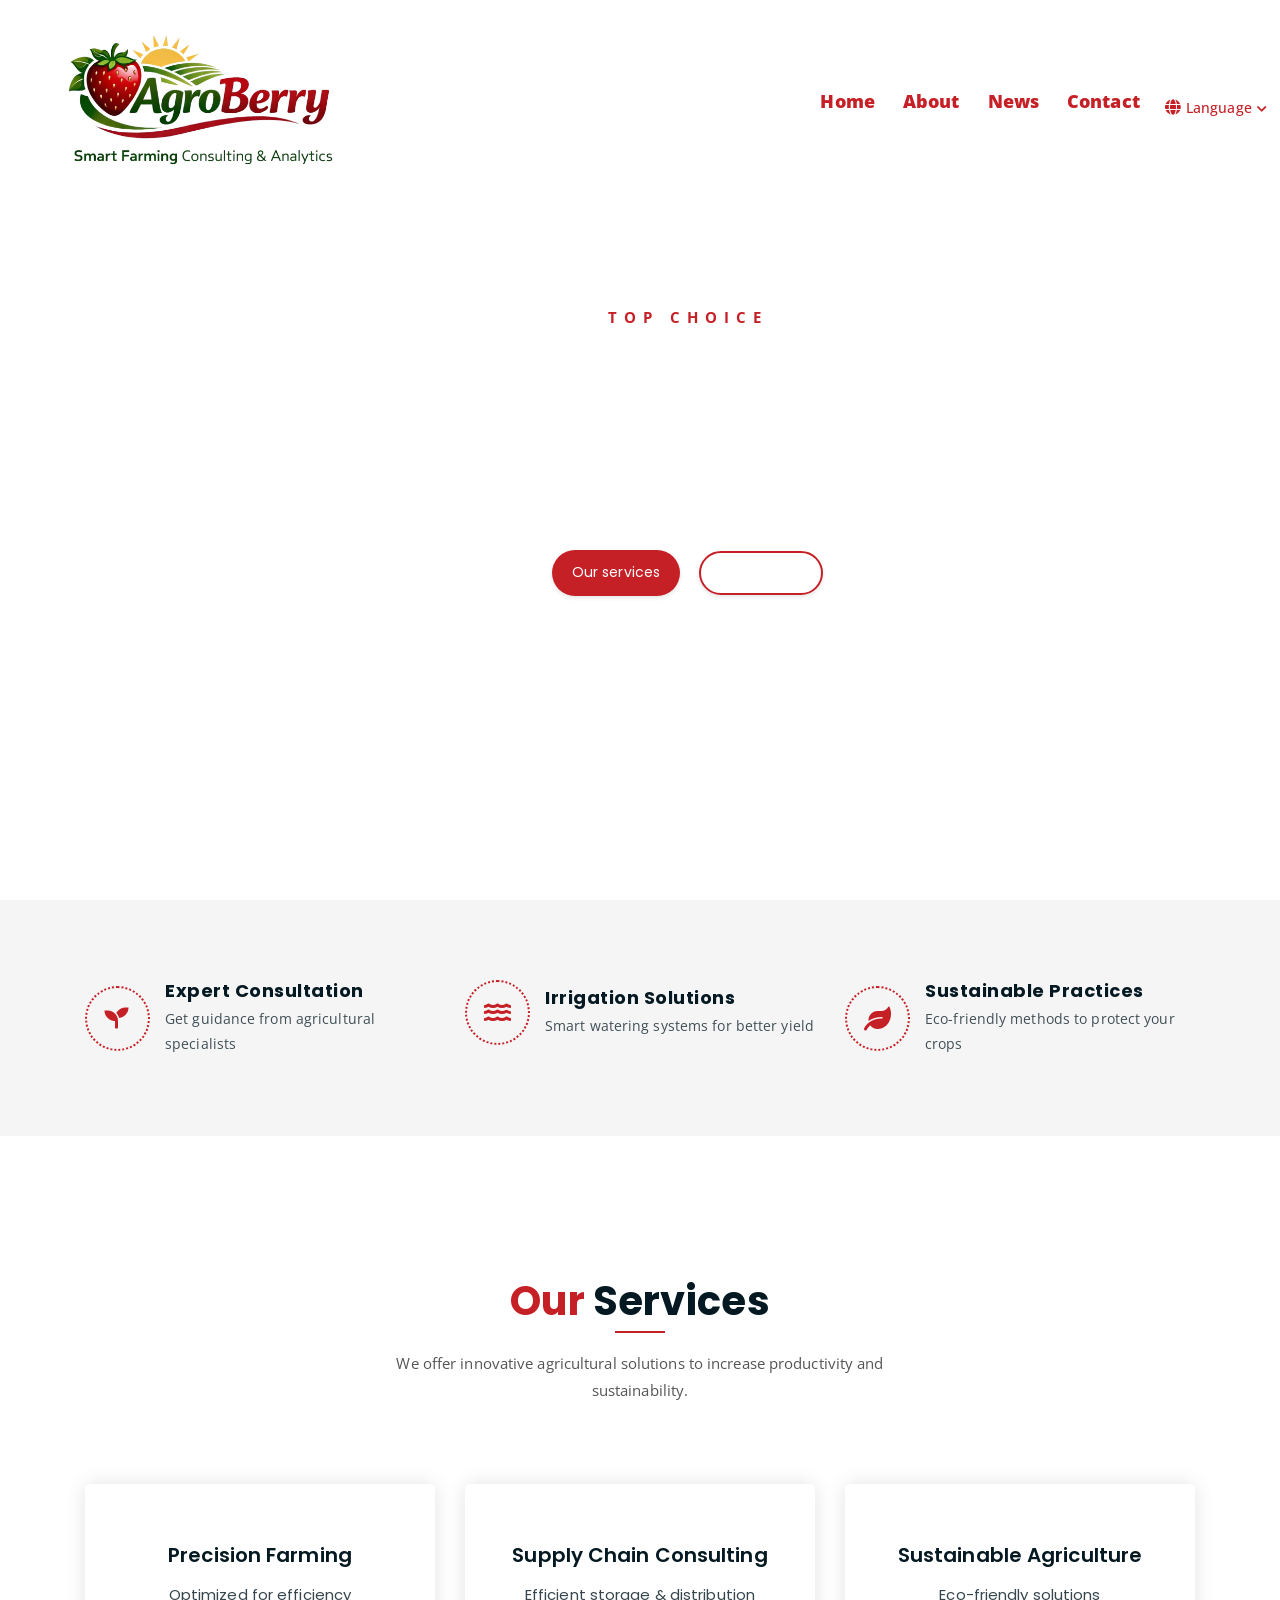
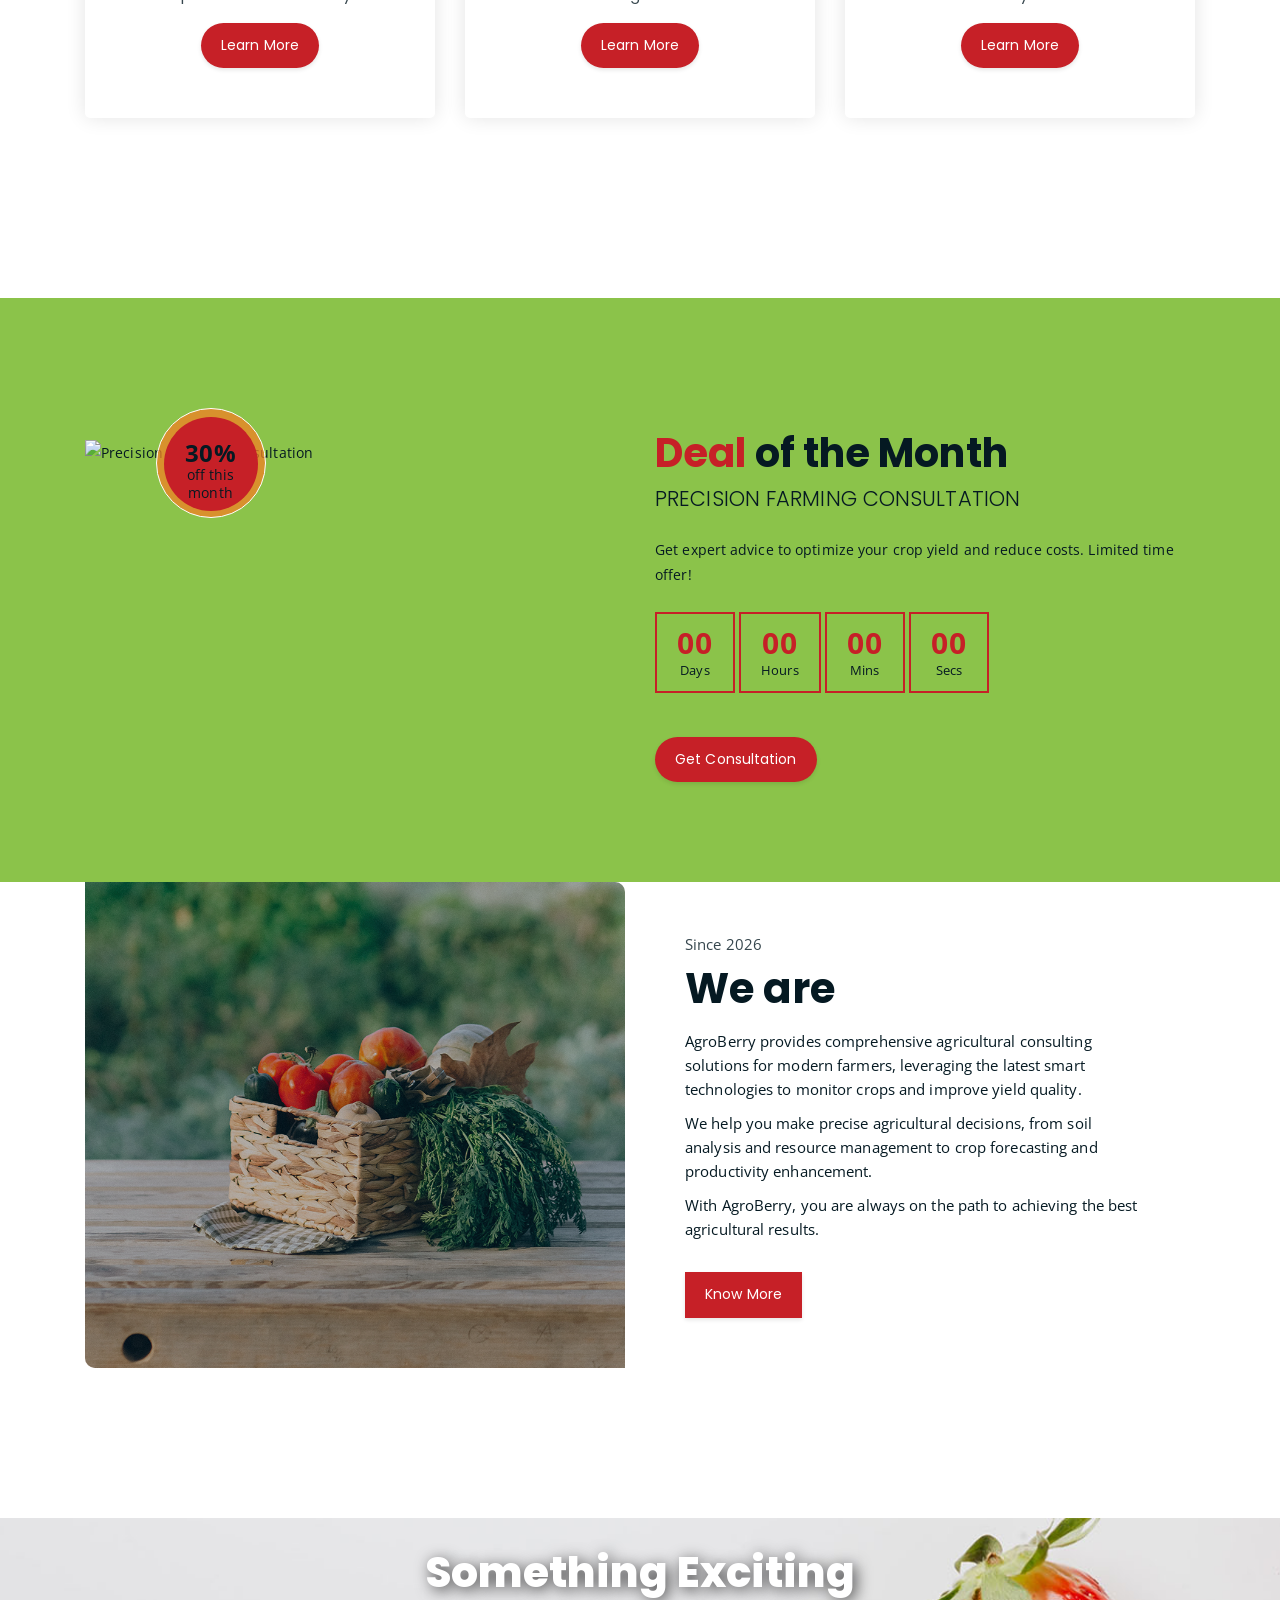
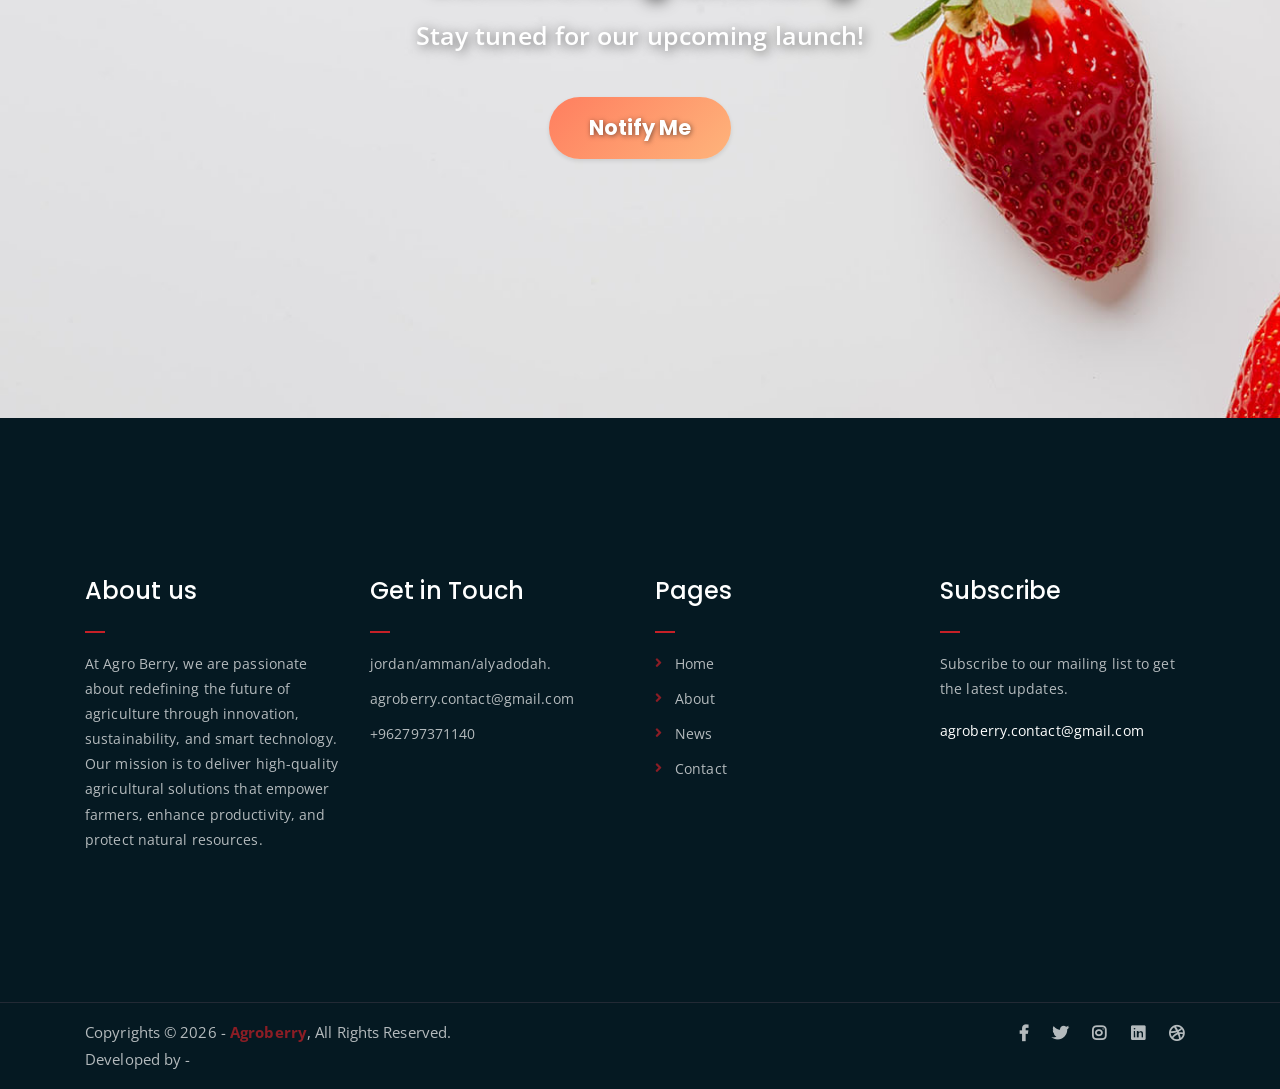
==== commit a90539cb: "Remove latest news and update footer description Removed latest news section and updated footer cont" ====
--- a/index.html
+++ b/index.html
@@ -382,7 +382,7 @@
 </script>
 <!-- end shop banner -->
 
-	<!-- latest news -->
+<!-- 
 	<div class="latest-news pt-150 pb-150">
 		<div class="container">
 
@@ -446,8 +446,7 @@
 				</div>
 		</div>
 	</div>
-	<!-- end latest news -->
-
+-->
 
 	<!-- footer -->
 	<div class="footer-area">
@@ -456,7 +455,7 @@
 				<div class="col-lg-3 col-md-6">
 					<div class="footer-box about-widget">
 						<h2 class="widget-title" data-en="About us" data-ar="من نحن">About us</h2>
-						<p data-en="Ut enim ad minim veniam perspiciatis unde omnis iste natus error sit voluptatem accusantium doloremque laudantium, totam rem aperiam, eaque ipsa quae." data-ar="نحن شركة رائدة في مجال الاستشارات الزراعية والحلول الذكية للمزارعين الحديثين">Ut enim ad minim veniam perspiciatis unde omnis iste natus error sit voluptatem accusantium doloremque laudantium, totam rem aperiam, eaque ipsa quae.</p>
+						<p data-en="At Agro Berry, we are passionate about redefining the future of agriculture through innovation, sustainability, and smart technology. Our mission is to deliver high-quality agricultural solutions that empower farmers, enhance productivity, and protect natural resources." data-ar="نحن شركة رائدة في مجال الاستشارات الزراعية والحلول الذكية للمزارعين الحديثين">Ut enim ad minim veniam perspiciatis unde omnis iste natus error sit voluptatem accusantium doloremque laudantium, totam rem aperiam, eaque ipsa quae.</p>
 					</div>
 				</div>
 				<div class="col-lg-3 col-md-6">
@@ -498,7 +497,7 @@
 			<div class="row">
 				<div class="col-lg-6 col-md-12">
 					<p>Copyrights &copy; 2026 - <a href="#">Agroberry</a>,  All Rights Reserved.<br>
-						Developed by - <a href="#">luxury surface </a>
+						Developed by - <a href="#"> </a>
 					</p>
 				</div>
 				<div class="col-lg-6 text-right col-md-12">
--- a/assets/css/main.css
+++ b/assets/css/main.css
@@ -1,16 +1,4 @@
-/*
-Template Name: Fruitkha - Responsive Bootstrap4 Shop Template
-Template URI: 
-Description: Bootstrap template for fruits or any other kind of shop
-Author: Imran Hossain
-Author URI: https://imransdesign.com/
-Version: 1.0
-*/
-/* -----------------------------------------------------------------------------
-
-# Base - Genral & Typography
-
------------------------------------------------------------------------------ */
+ 
 html {
   font-size: 14px;
   font-weight: 400;
@@ -1422,6 +1410,13 @@
   background-attachment: fixed;
 }
 
+@supports (-webkit-touch-callout: none) {
+  .hero-bg {
+    background-attachment: scroll;
+  }
+}
+
+
 .hero-text {
   display: table;
   height: 100%;
@@ -2751,4 +2746,4 @@
 }
 p.subtitle{
   font-size: larger;
-}+}
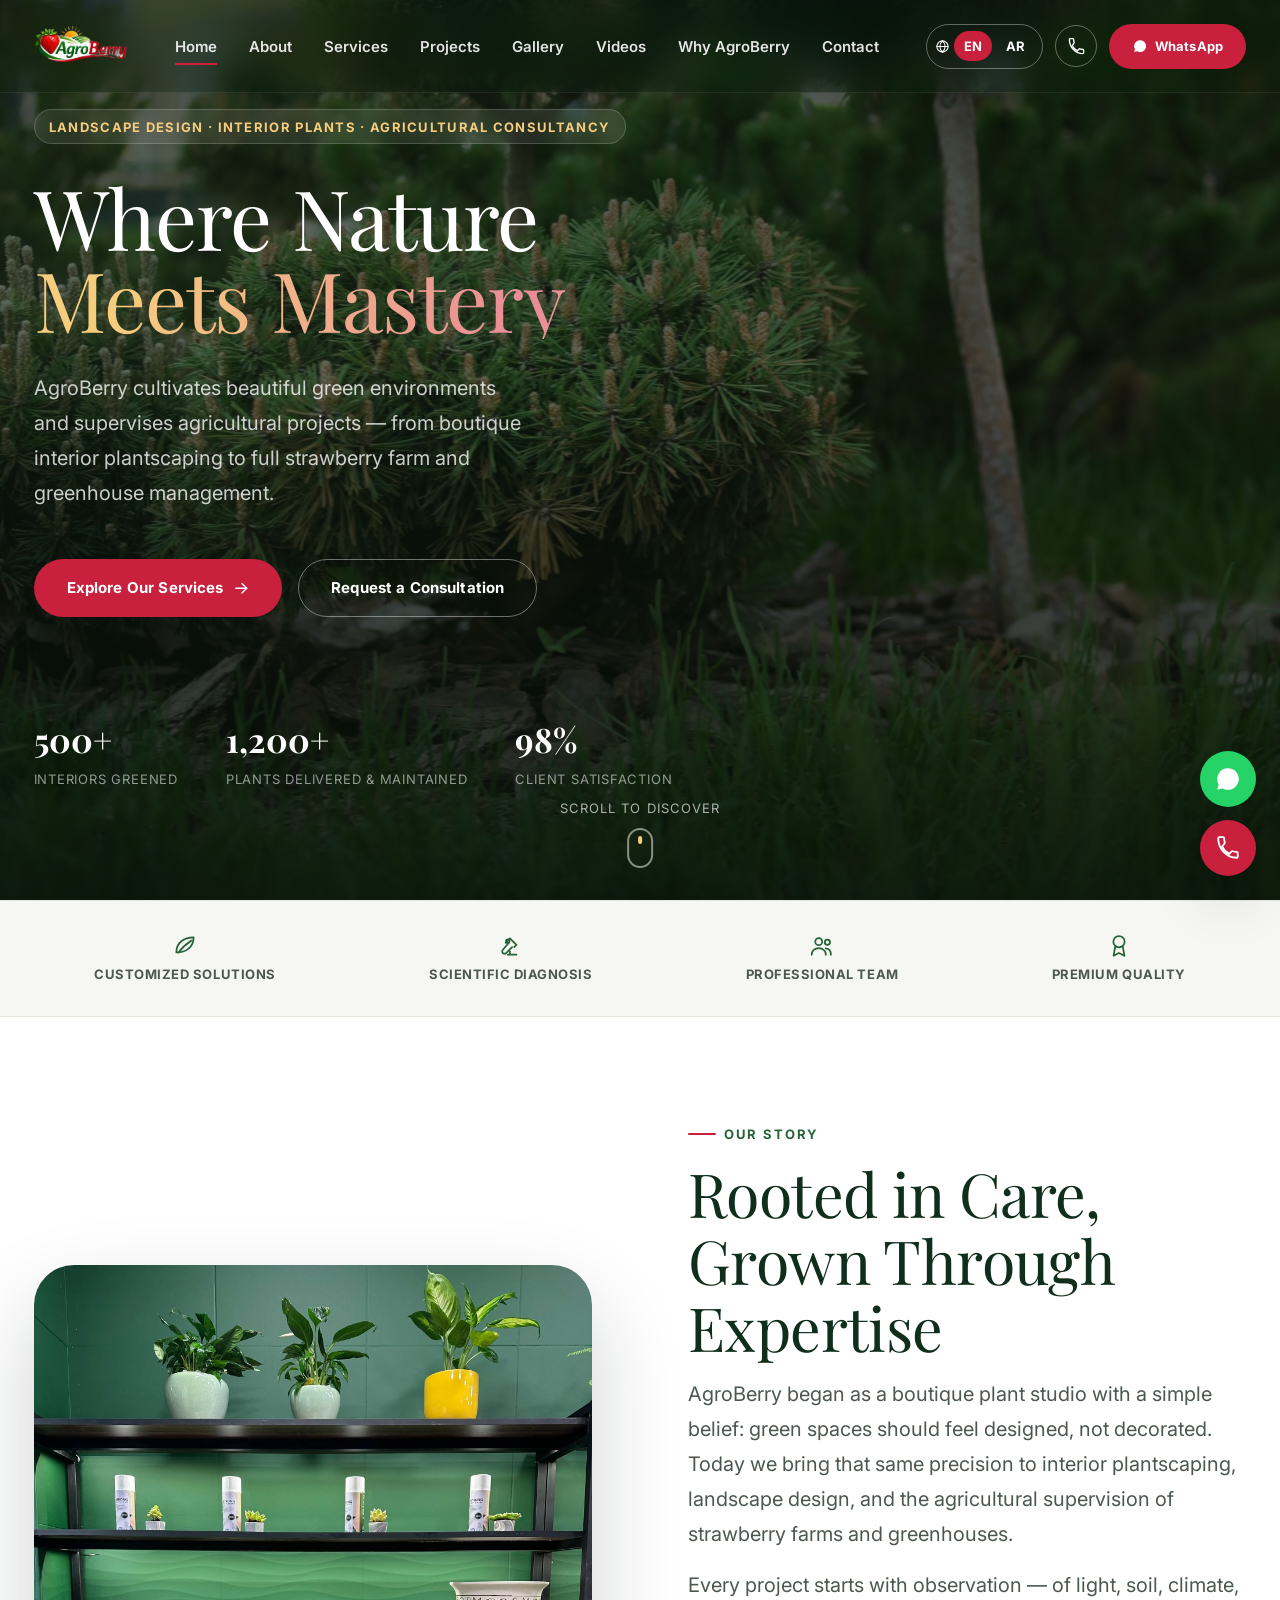
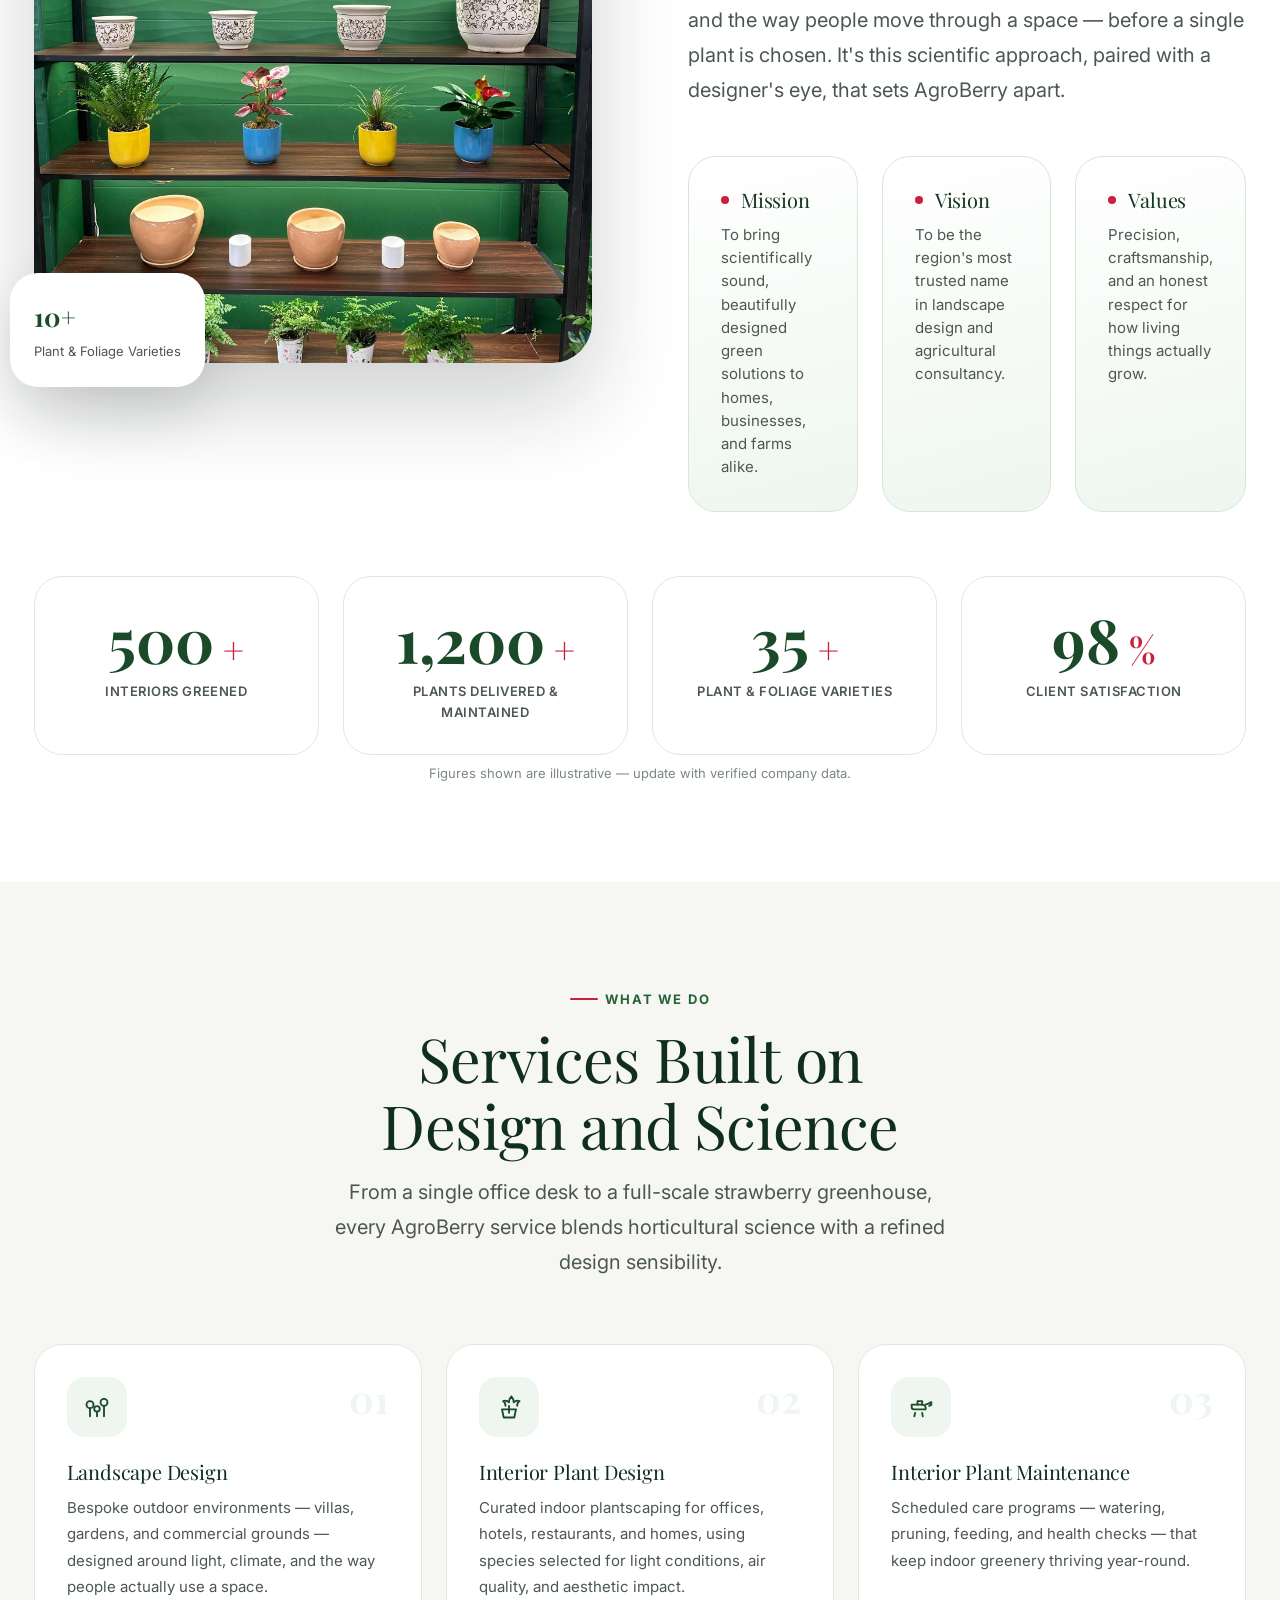
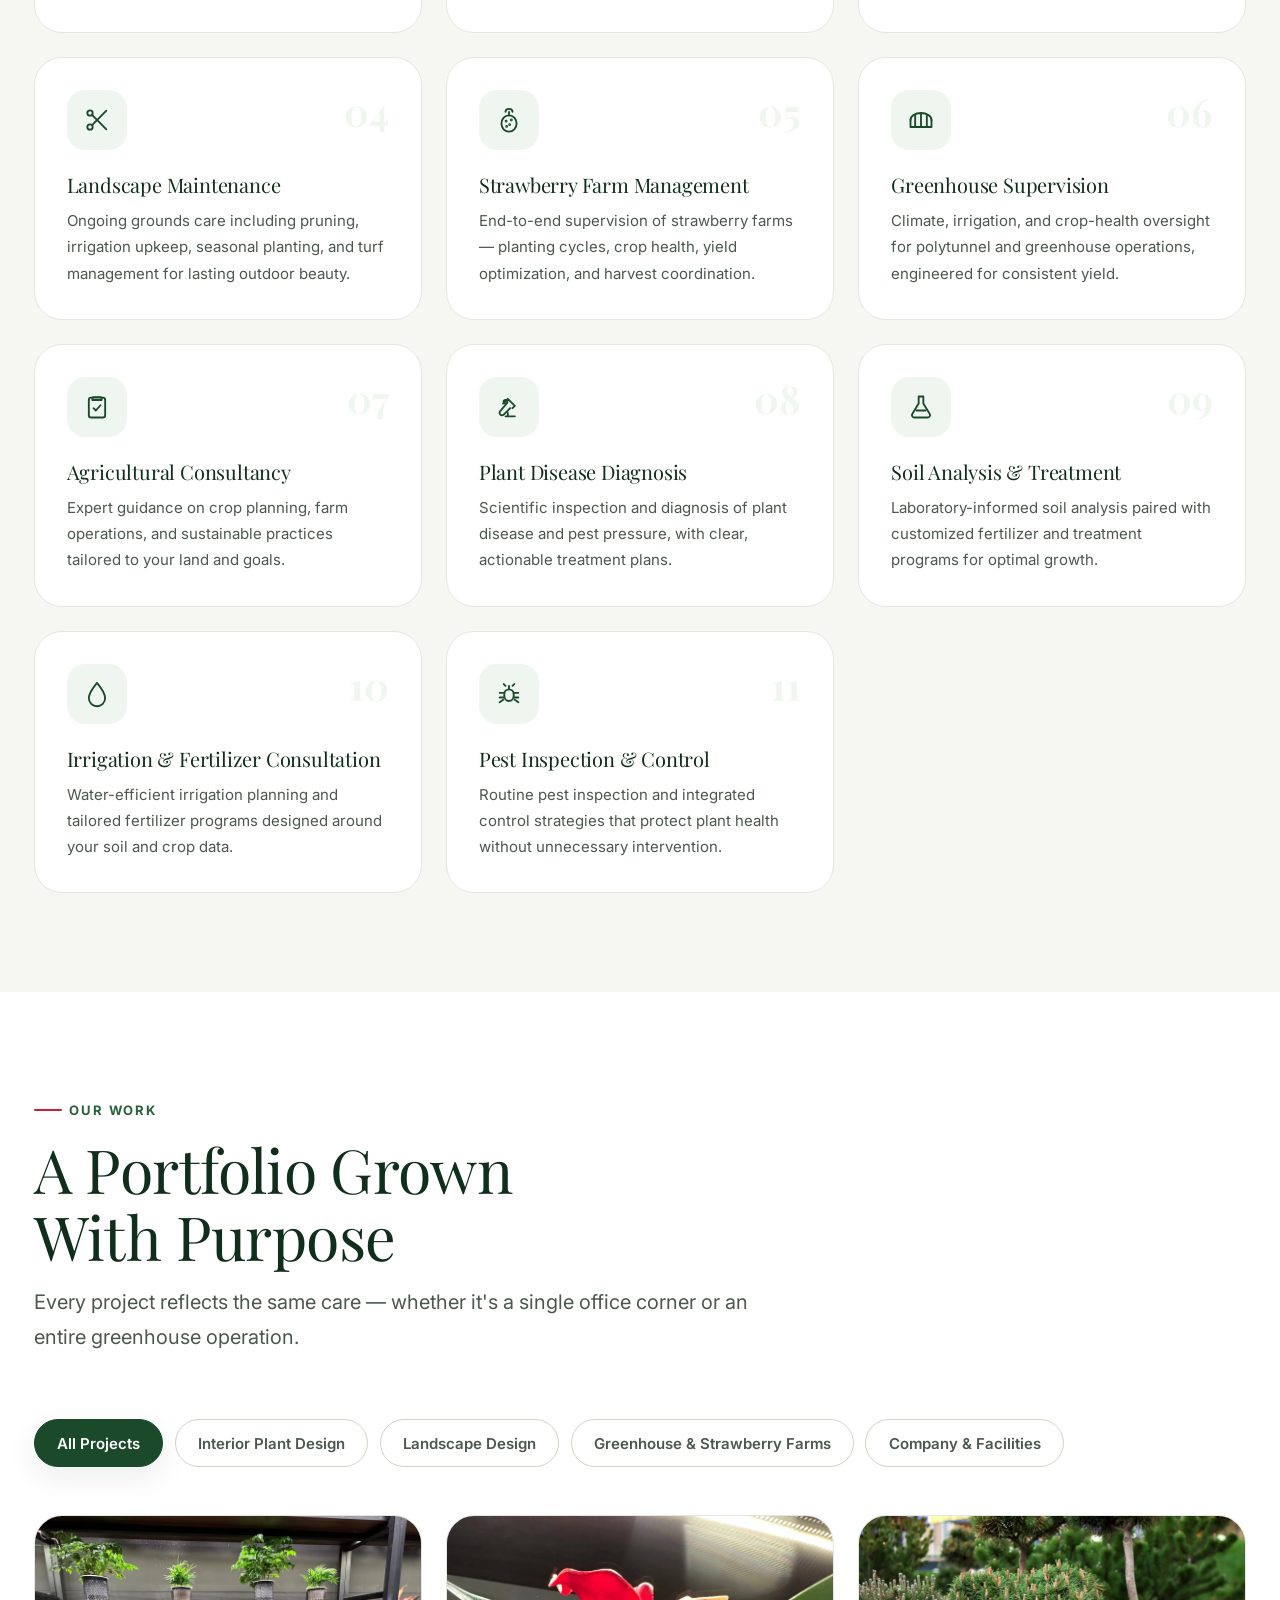
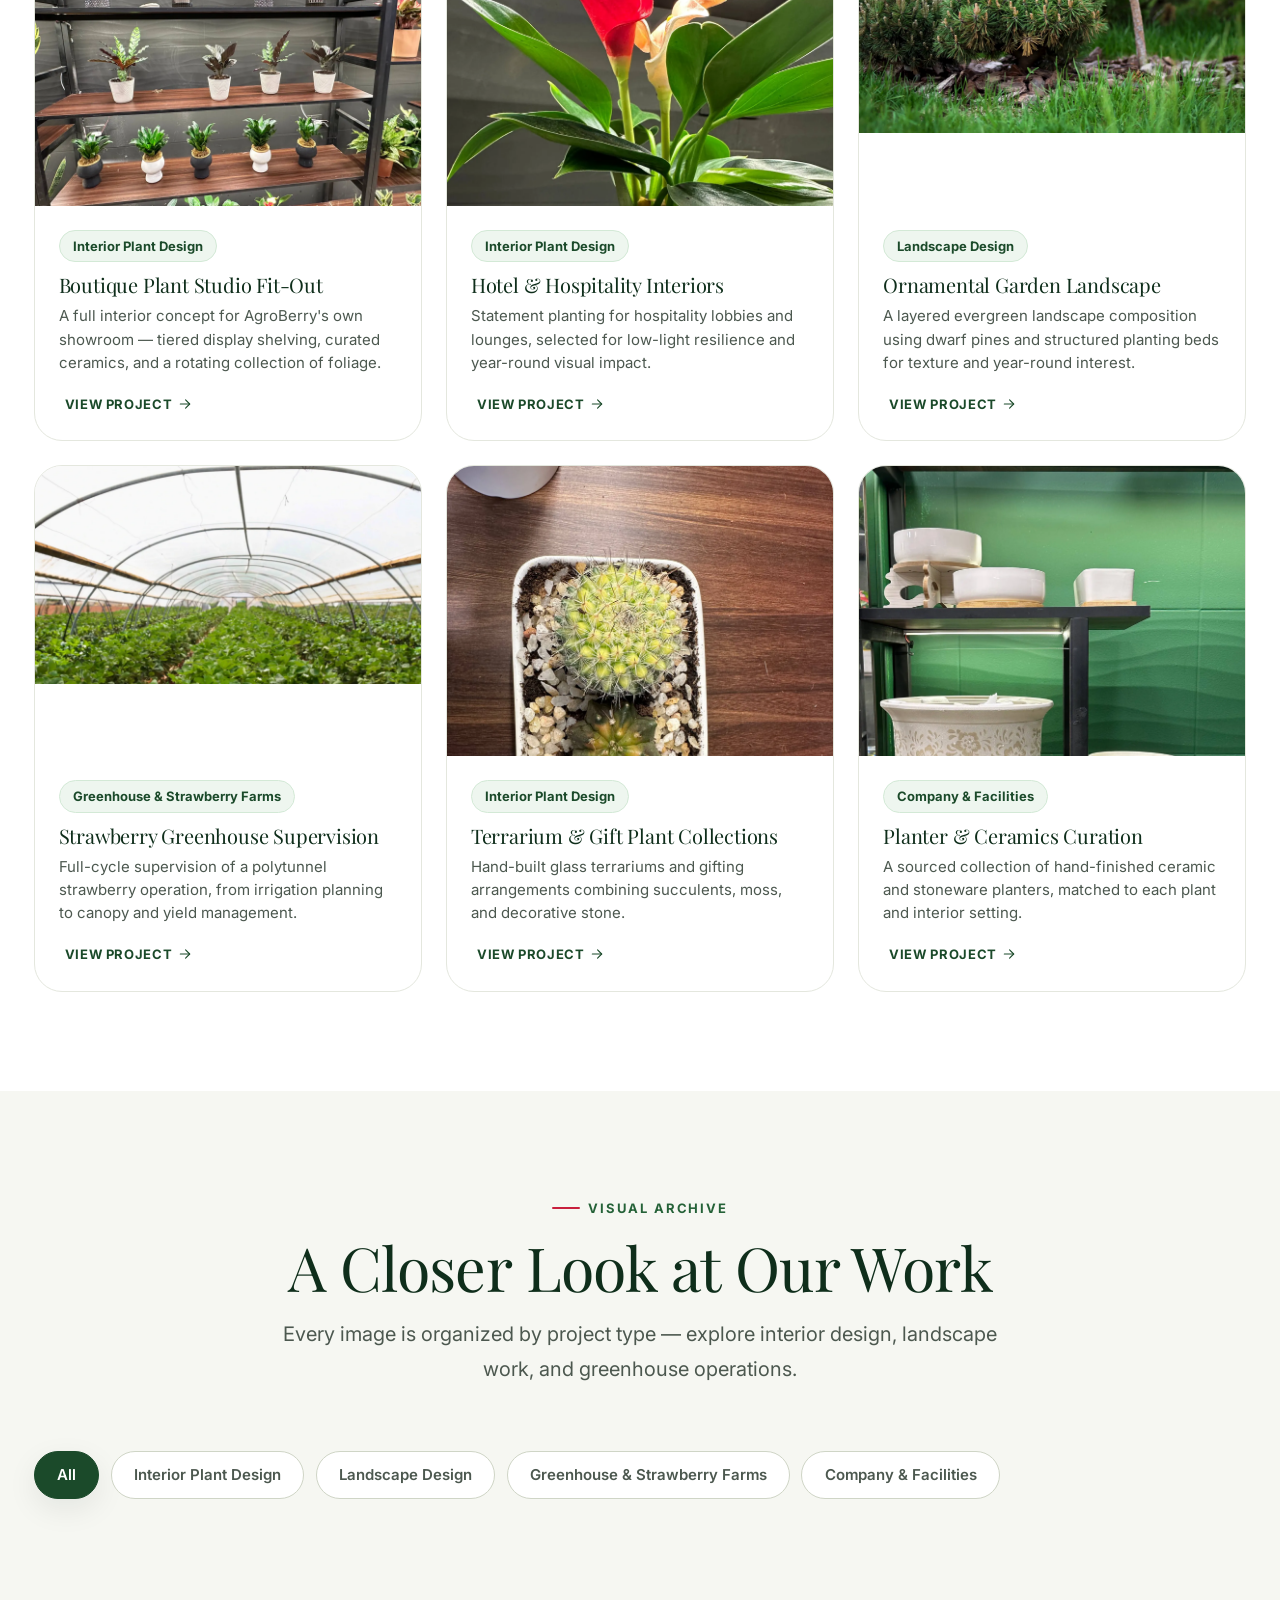
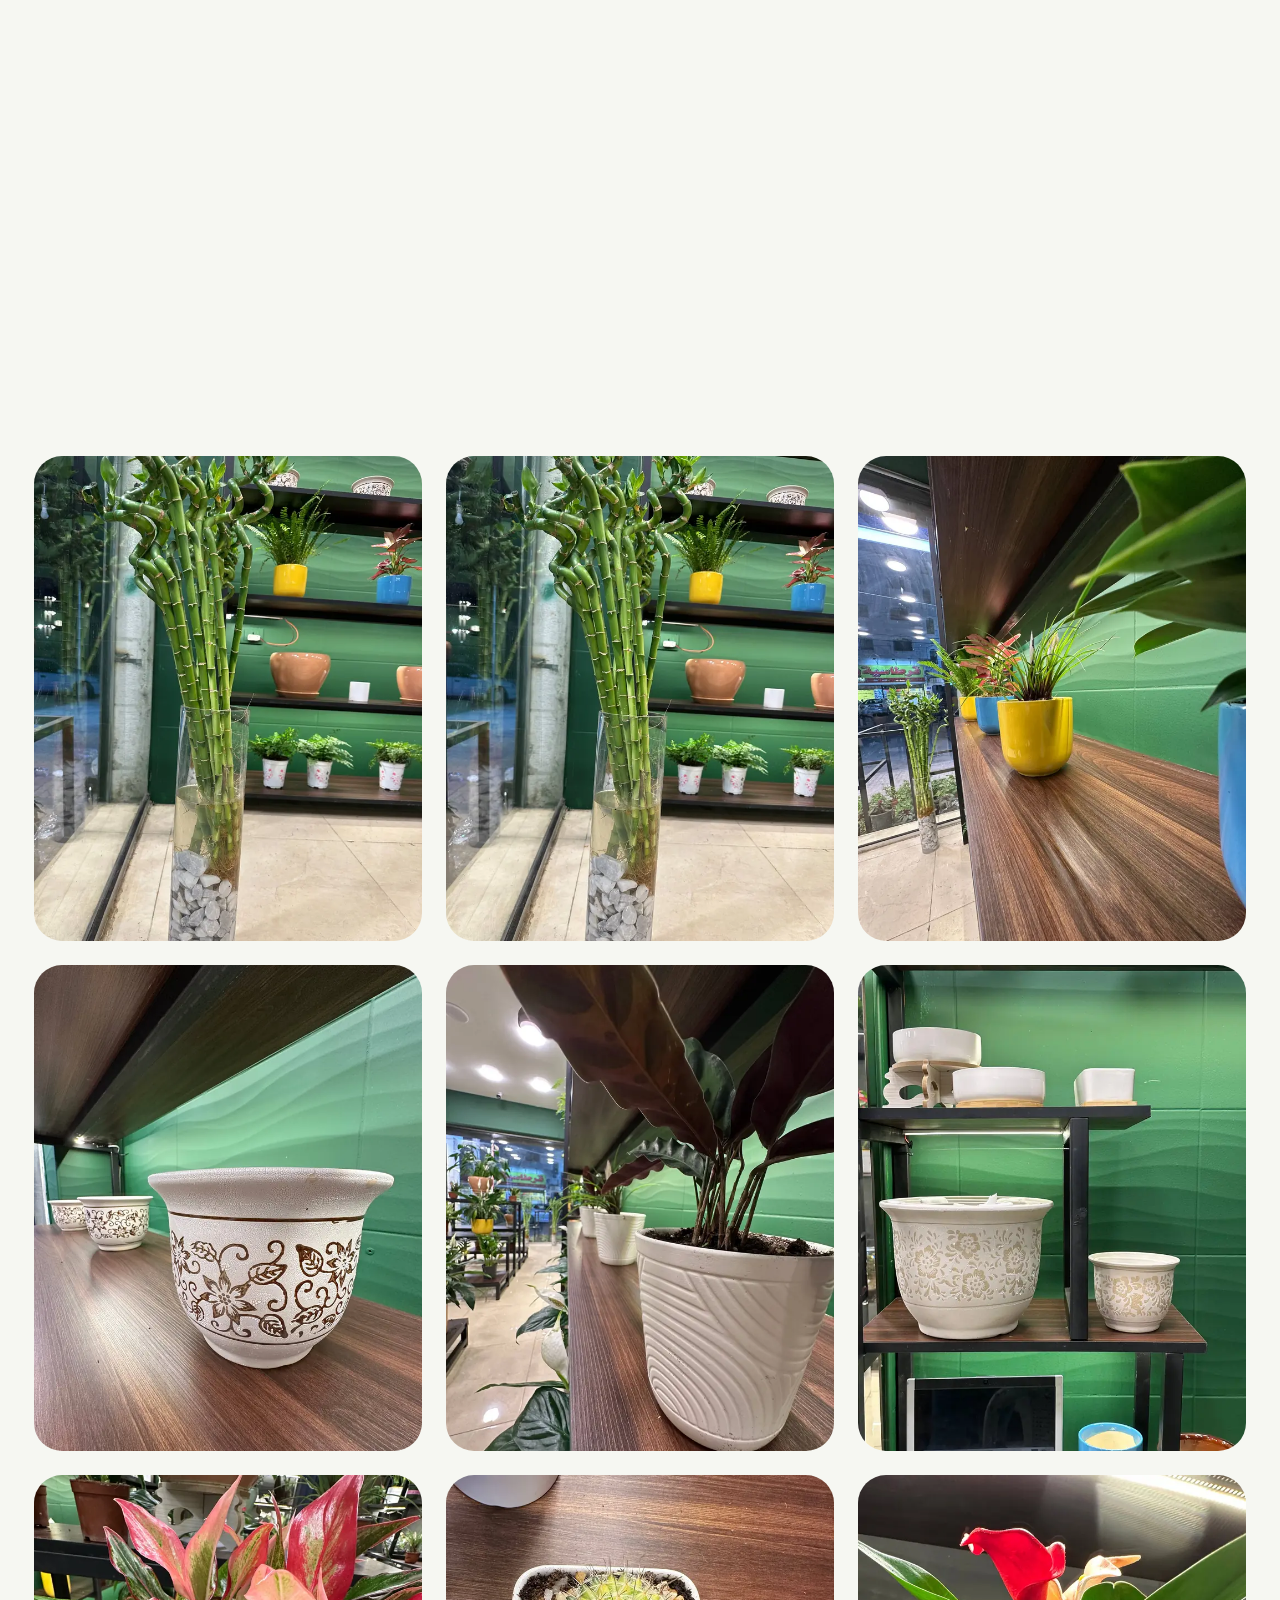
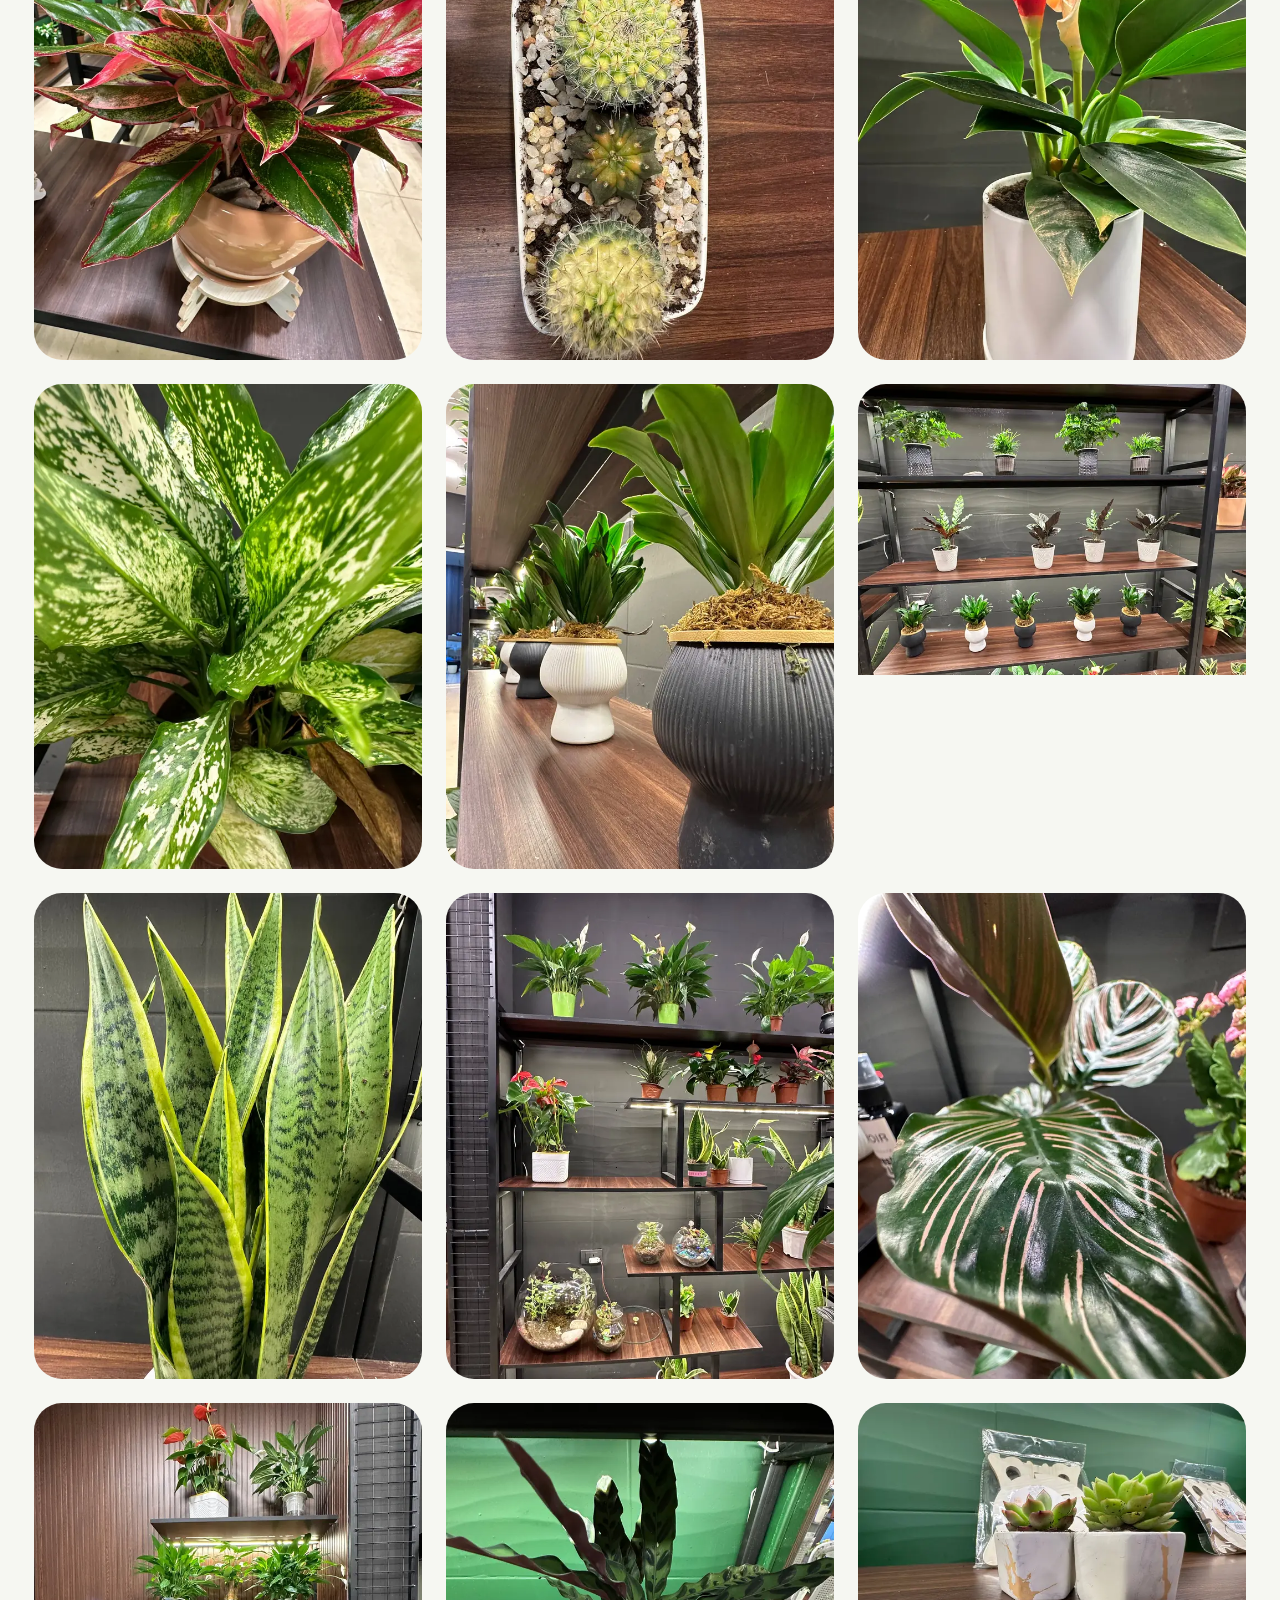
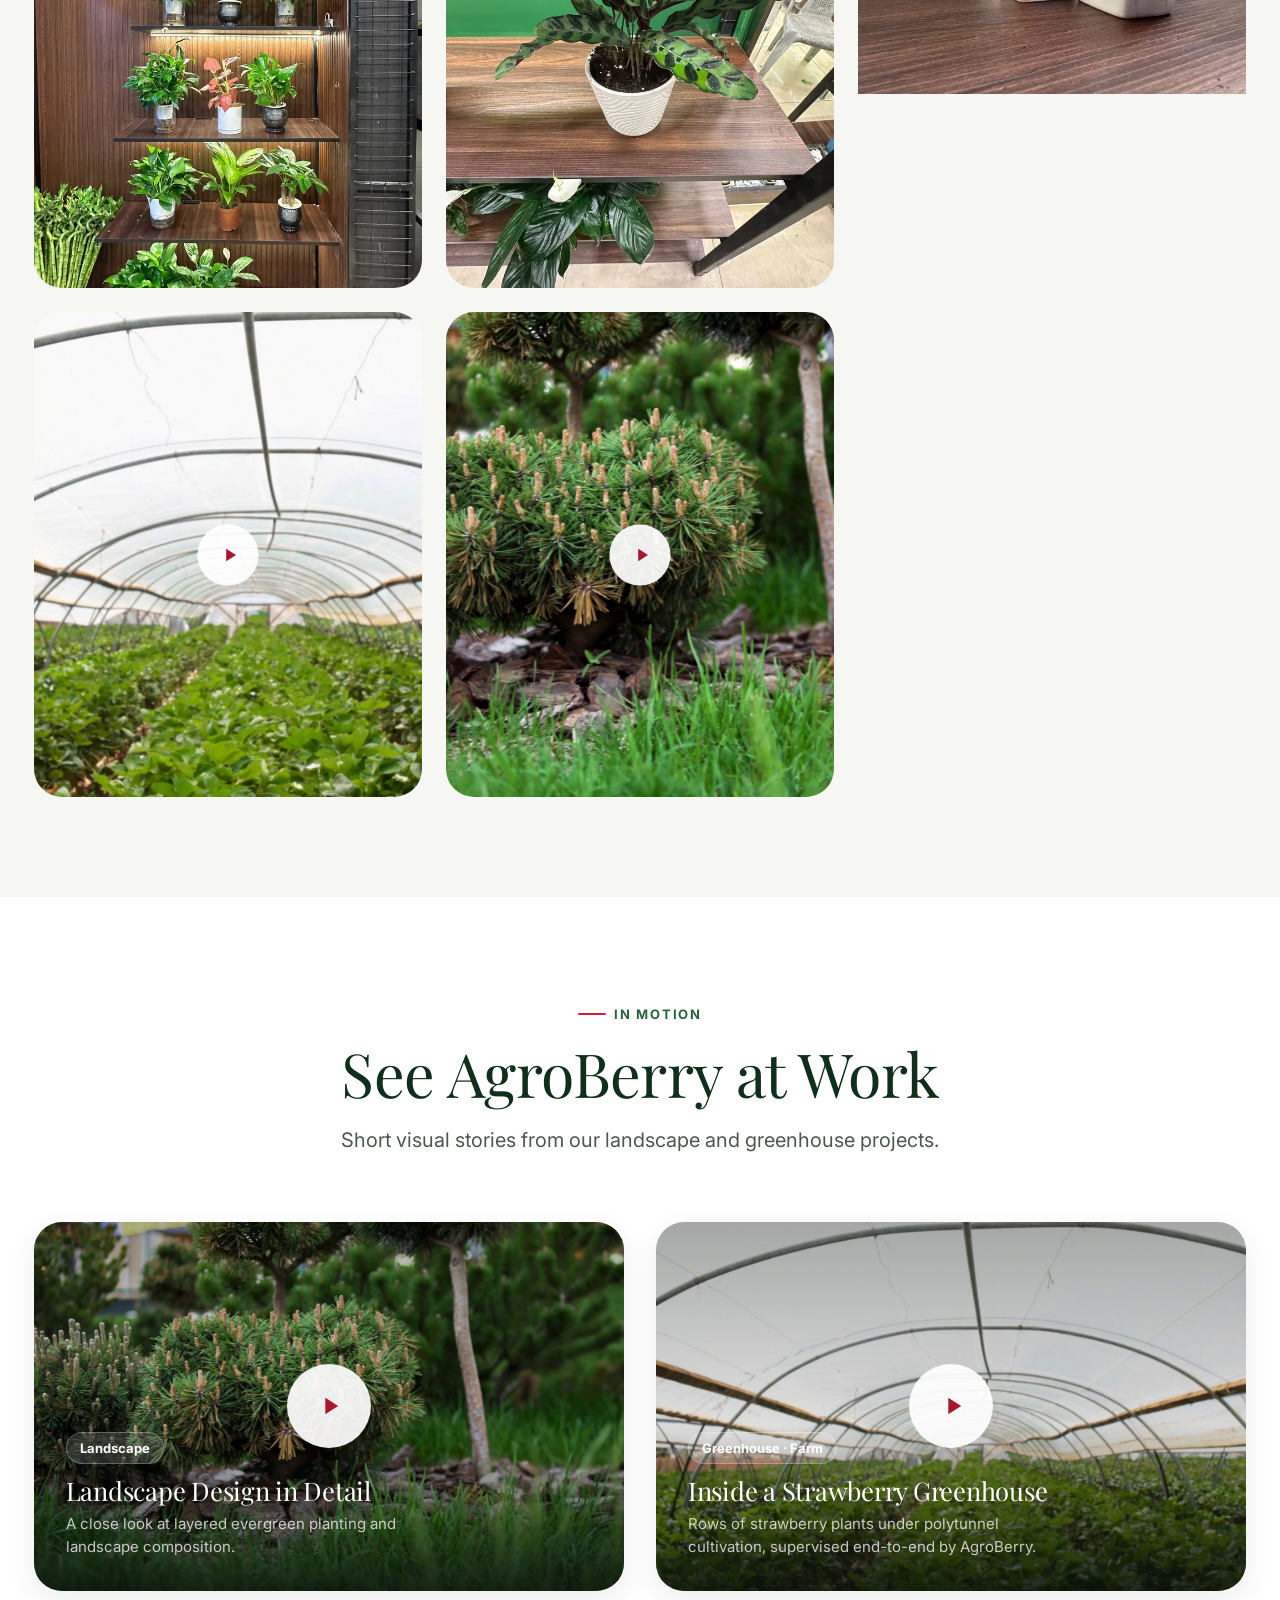
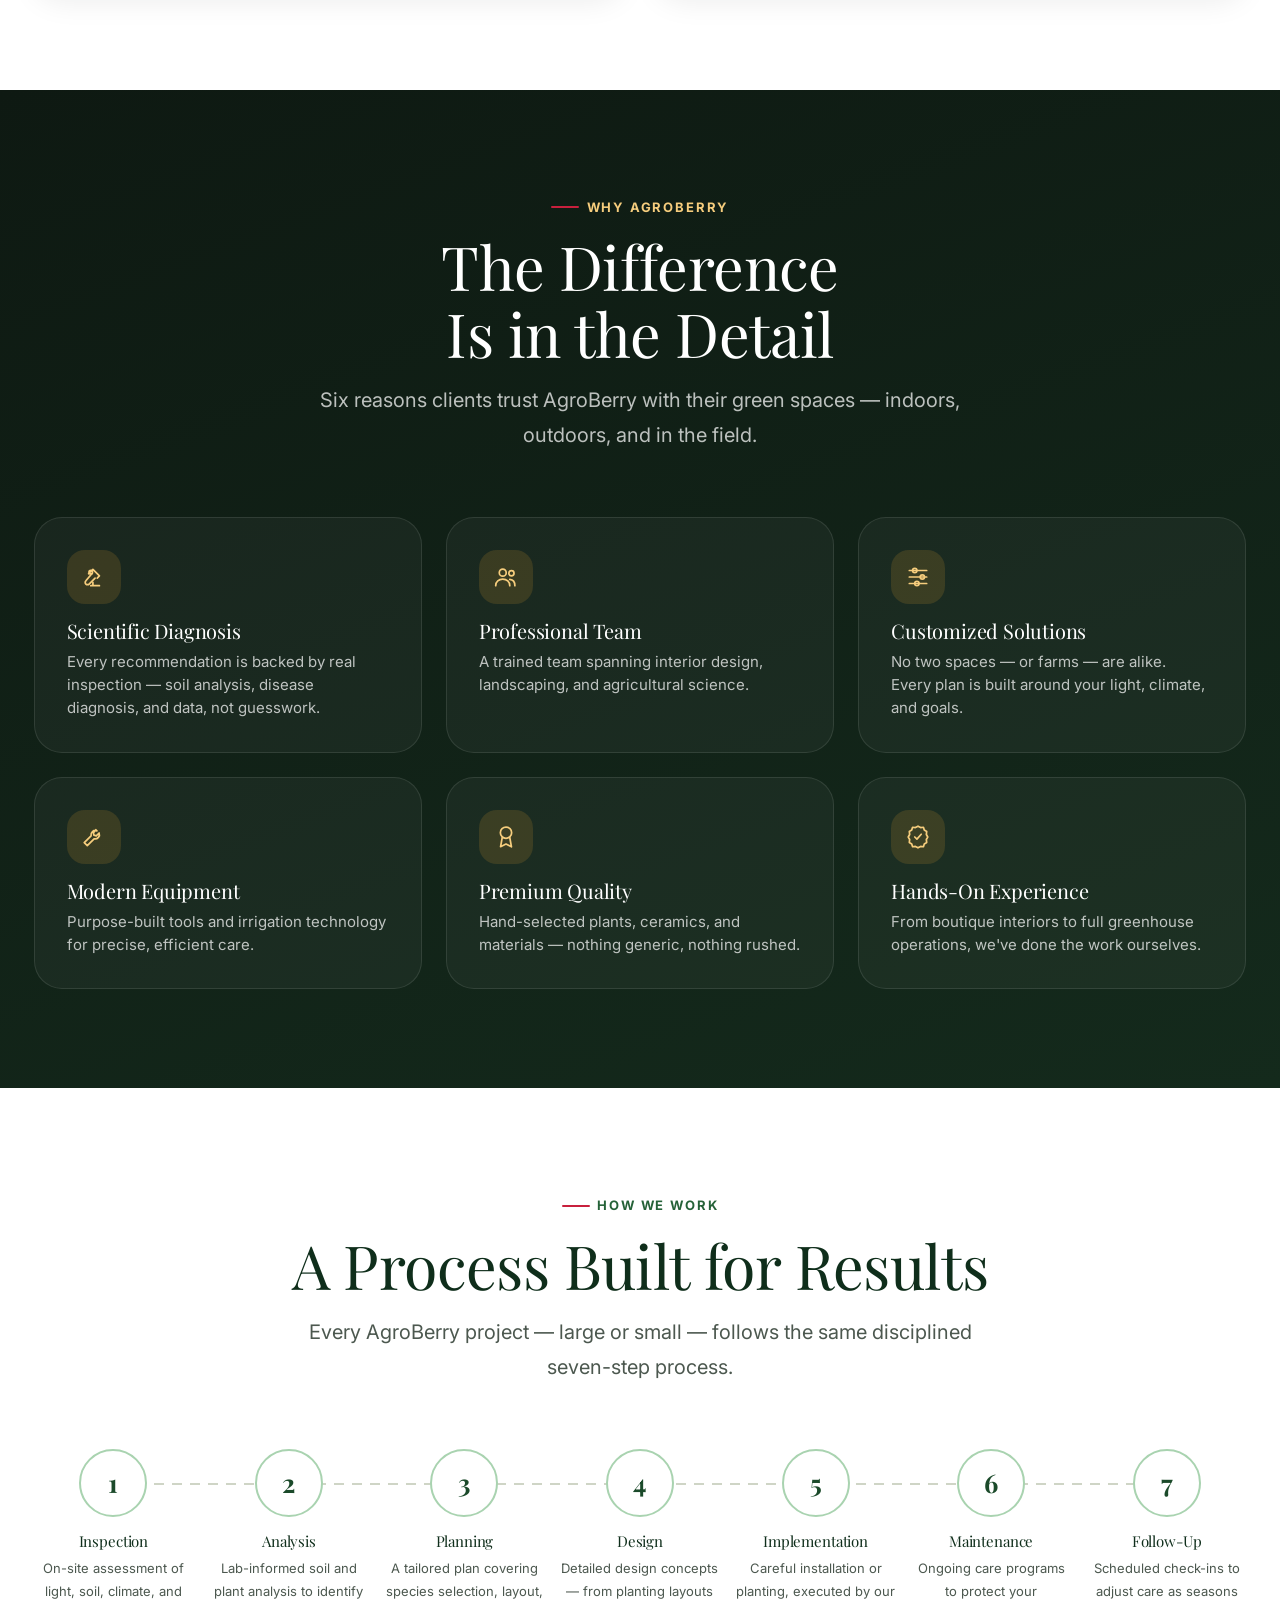
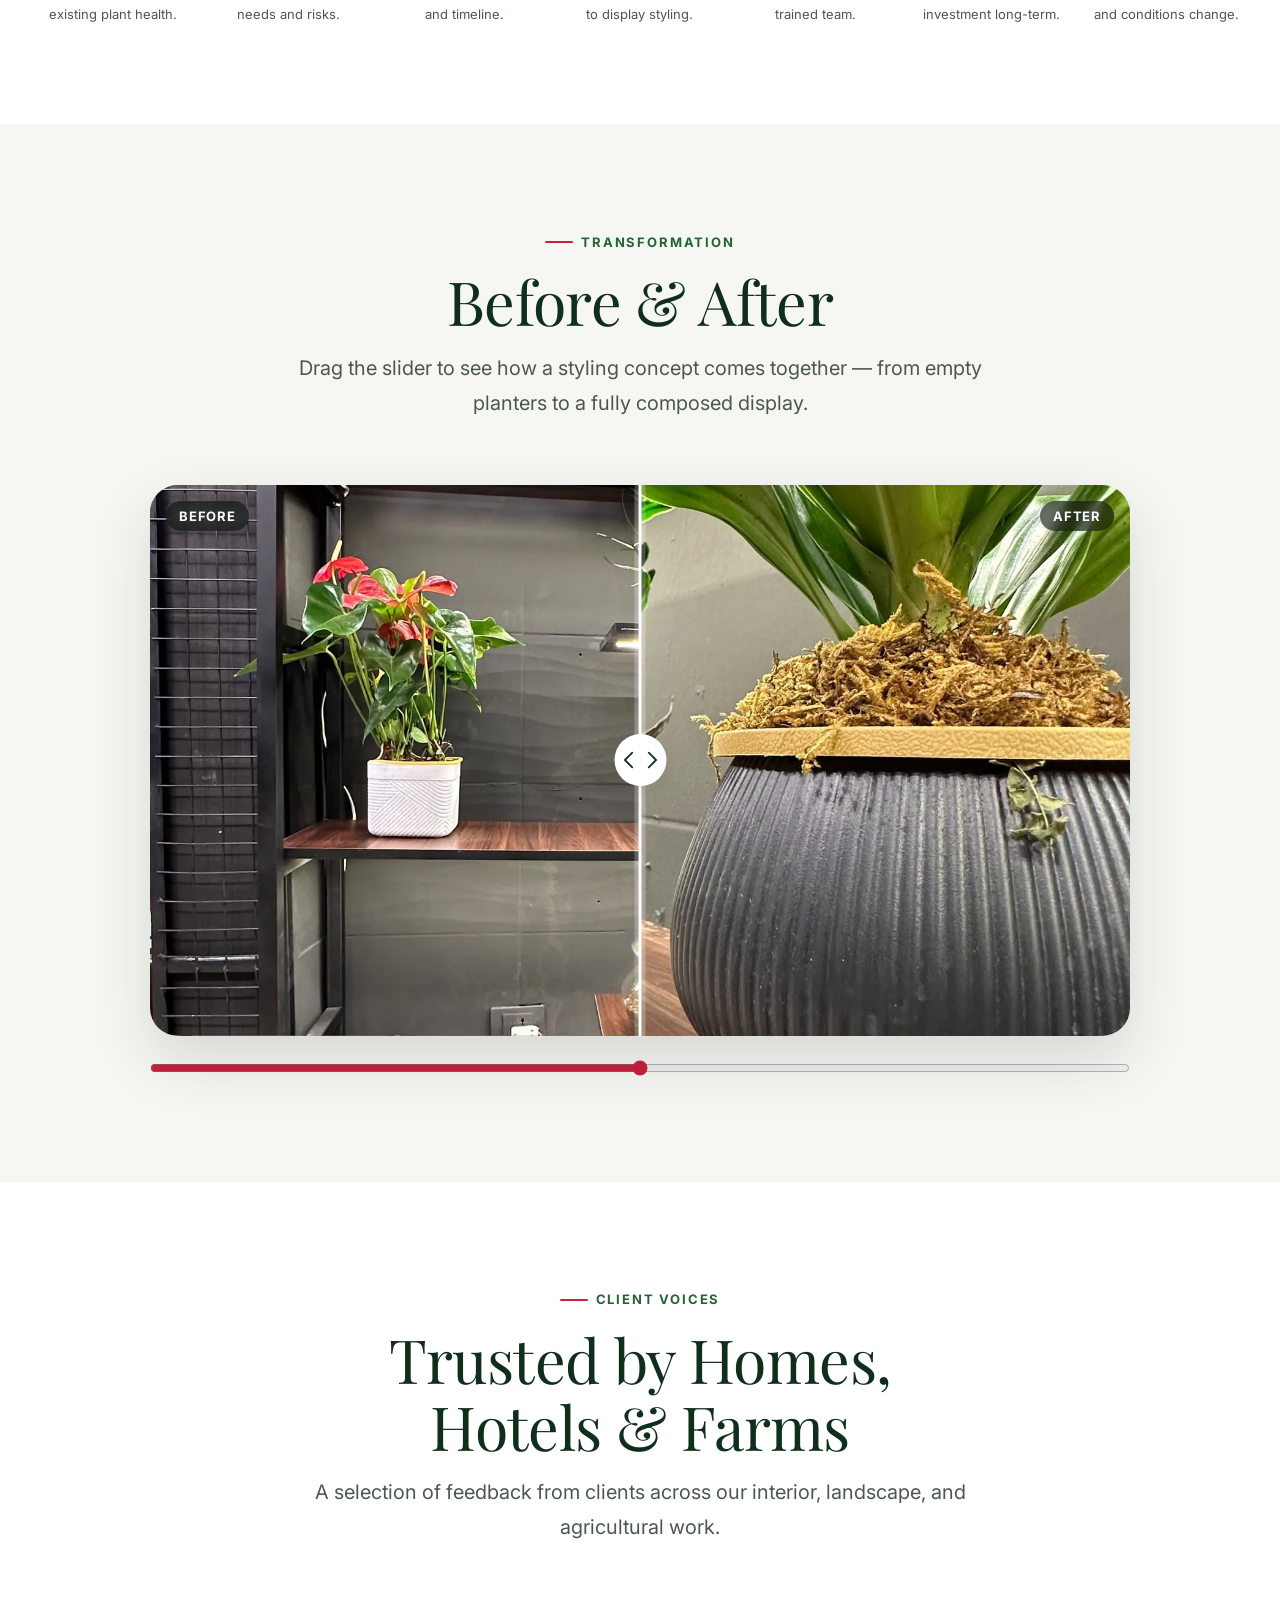
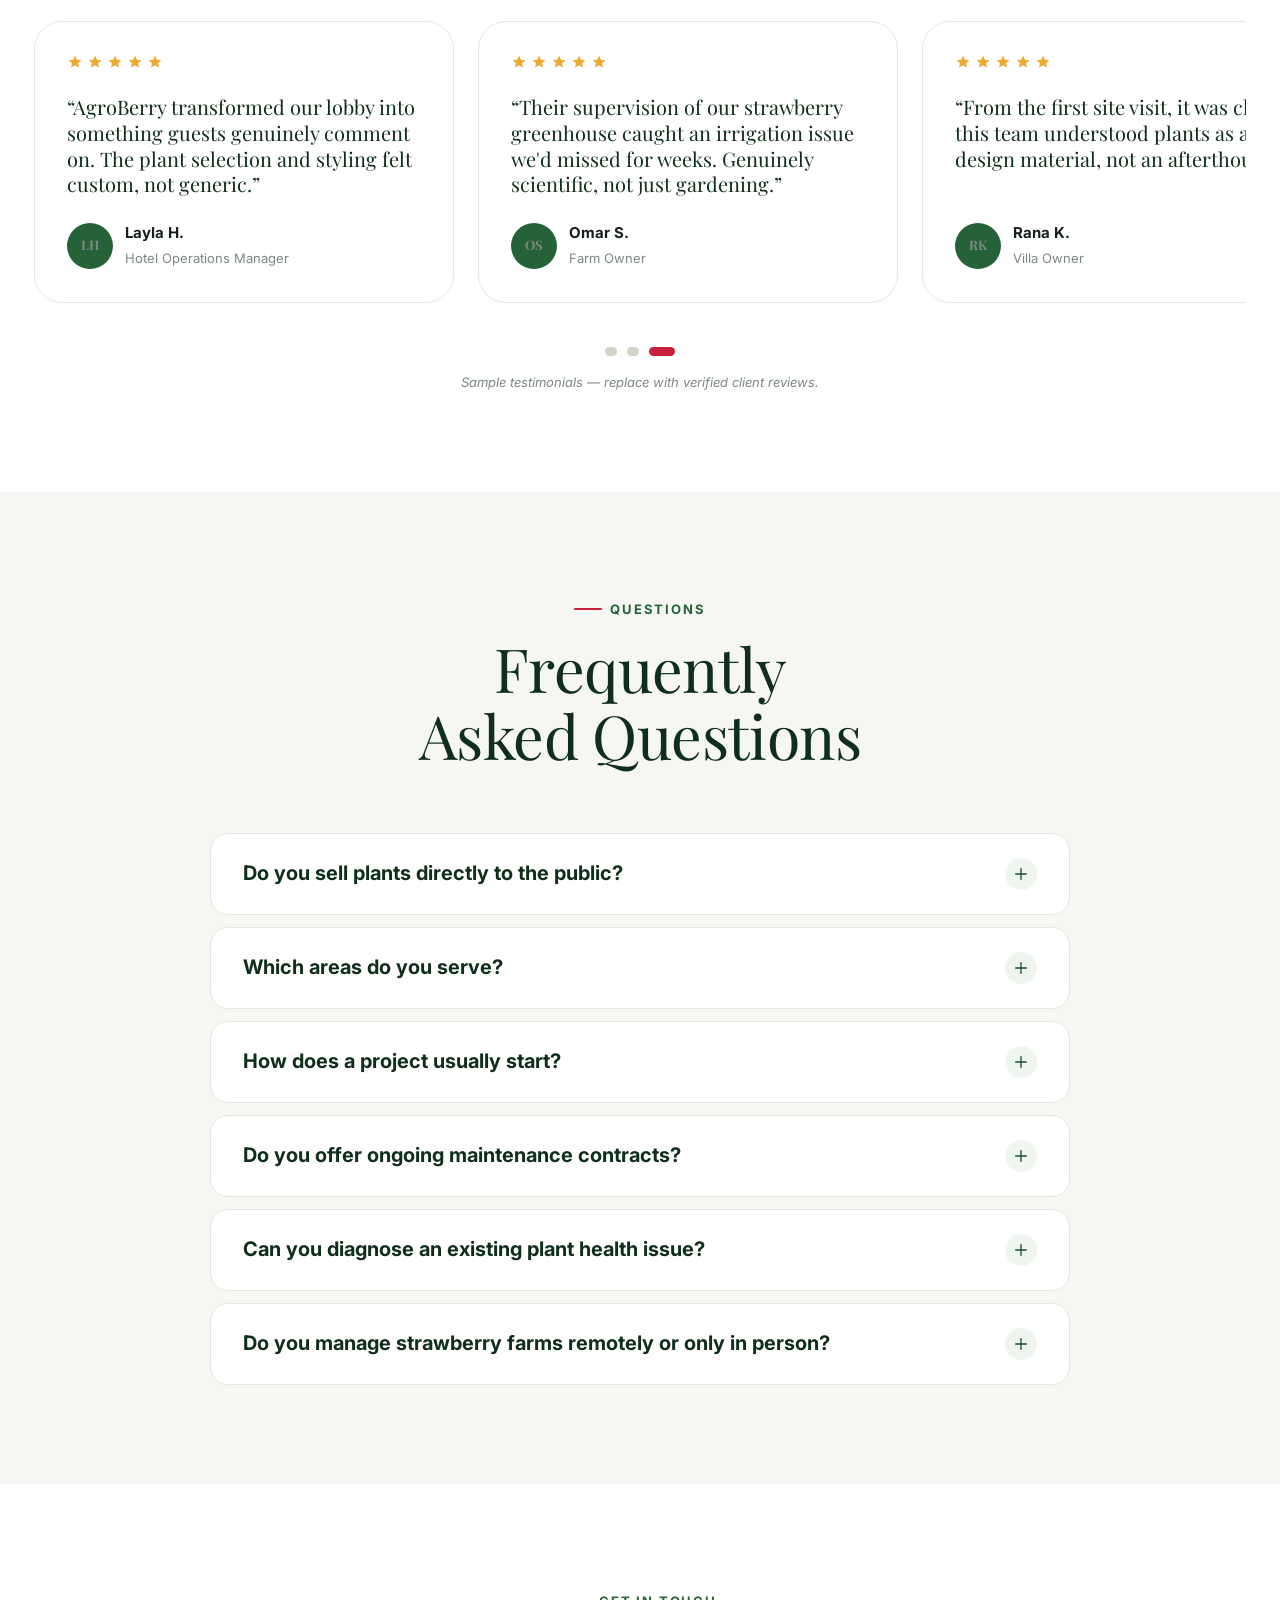
==== commit ffb171cc: "Add AgroBerry premium landscape & agricultural consultancy website Static front-end site: hero video" ====
--- a/index.html
+++ b/index.html
@@ -1,543 +1,897 @@
-<!DOCTYPE html>
-<html lang="en">
+<!doctype html>
+<html lang="en" dir="ltr">
 <head>
-	<meta charset="UTF-8">
-	<meta http-equiv="X-UA-Compatible" content="IE=edge">
-	<meta name="viewport" content="width=device-width, initial-scale=1">
-	<meta name="description" content="Responsive Bootstrap4 Shop Template, Created by Imran Hossain from https://imransdesign.com/">
-
-	<!-- title -->
-	<title>AgroBerry</title>
-
-	<!-- favicon -->
-	<link rel="shortcut icon" type="image/png" href="assets/img/favicon.png">
-	<!-- google font -->
-	<link href="https://fonts.googleapis.com/css?family=Open+Sans:300,400,700" rel="stylesheet">
-	<link href="https://fonts.googleapis.com/css?family=Poppins:400,700&display=swap" rel="stylesheet">
-	<!-- fontawesome -->
-	<link rel="stylesheet" href="assets/css/all.min.css">
-	<!-- bootstrap -->
-	<link rel="stylesheet" href="assets/bootstrap/css/bootstrap.min.css">
-	<!-- owl carousel -->
-	<link rel="stylesheet" href="assets/css/owl.carousel.css">
-	<!-- magnific popup -->
-	<link rel="stylesheet" href="assets/css/magnific-popup.css">
-	<!-- animate css -->
-	<link rel="stylesheet" href="assets/css/animate.css">
-	<!-- mean menu css -->
-	<link rel="stylesheet" href="assets/css/meanmenu.min.css">
-	<!-- main style -->
-	<link rel="stylesheet" href="assets/css/main.css">
-	<!-- responsive -->
-	<link rel="stylesheet" href="assets/css/responsive.css">
-
+<meta charset="UTF-8" />
+<meta name="viewport" content="width=device-width, initial-scale=1" />
+<title>AgroBerry | Landscape Design &amp; Interior Plant Solutions</title>
+<meta name="description" content="AgroBerry designs and maintains premium indoor and outdoor green environments, and supervises agricultural projects including strawberry farms and greenhouses." />
+<meta name="theme-color" content="#0e1912" />
+<link rel="canonical" href="./" />
+
+<!-- Favicons -->
+<link rel="icon" href="assets/images/logo/favicon.ico" sizes="any" />
+<link rel="icon" type="image/png" sizes="32x32" href="assets/images/logo/favicon-32.png" />
+<link rel="apple-touch-icon" href="assets/images/logo/apple-touch-icon.png" />
+<link rel="icon" type="image/png" sizes="192x192" href="assets/images/logo/icon-192.png" />
+
+<!-- Open Graph -->
+<meta property="og:type" content="website" />
+<meta property="og:site_name" content="AgroBerry" />
+<meta property="og:title" content="AgroBerry — Landscape Design & Agricultural Consultancy" />
+<meta property="og:description" content="Premium landscape design, interior plant solutions, and agricultural supervision — from boutique interiors to strawberry greenhouse management." />
+<meta property="og:image" content="assets/images/logo/agroberry-logo-full.jpg" />
+<meta property="og:locale" content="en_US" />
+<meta property="og:locale:alternate" content="ar_AR" />
+
+<!-- Twitter -->
+<meta name="twitter:card" content="summary_large_image" />
+<meta name="twitter:title" content="AgroBerry — Landscape Design & Agricultural Consultancy" />
+<meta name="twitter:description" content="Premium landscape design, interior plant solutions, and agricultural supervision — from boutique interiors to strawberry greenhouse management." />
+<meta name="twitter:image" content="assets/images/logo/agroberry-logo-full.jpg" />
+
+<!-- Fonts -->
+<link rel="preconnect" href="https://fonts.googleapis.com" />
+<link rel="preconnect" href="https://fonts.gstatic.com" crossorigin />
+<link href="https://fonts.googleapis.com/css2?family=Playfair+Display:ital,wght@0,500;0,600;0,700;0,800;1,600&family=Inter:wght@400;500;600;700;800&family=Cairo:wght@400;500;600;700;800;900&display=swap" rel="stylesheet" />
+
+<!-- Styles -->
+<link rel="stylesheet" href="assets/css/reset.css" />
+<link rel="stylesheet" href="assets/css/variables.css" />
+<link rel="stylesheet" href="assets/css/base.css" />
+<link rel="stylesheet" href="assets/css/layout.css" />
+<link rel="stylesheet" href="assets/css/components.css" />
+<link rel="stylesheet" href="assets/css/sections.css" />
+<link rel="stylesheet" href="assets/css/animations.css" />
+<link rel="stylesheet" href="assets/css/rtl.css" />
+
+<!-- Structured data -->
+<script type="application/ld+json">
+{
+  "@context": "https://schema.org",
+  "@type": "LandscapingBusiness",
+  "name": "AgroBerry",
+  "description": "Landscape design, interior plant solutions, and agricultural consultancy including strawberry farm and greenhouse management.",
+  "image": "assets/images/logo/agroberry-logo-full.jpg",
+  "telephone": ["+962780619653", "+962797371140"],
+  "priceRange": "$$",
+  "areaServed": "Jordan",
+  "knowsAbout": [
+    "Landscape Design", "Interior Plant Design", "Interior Plant Maintenance",
+    "Landscape Maintenance", "Strawberry Farm Management", "Greenhouse Supervision",
+    "Agricultural Consultancy", "Plant Disease Diagnosis", "Soil Analysis",
+    "Irrigation Consultation", "Fertilizer Programs", "Pest Inspection"
+  ]
+}
+</script>
+<script type="application/ld+json">
+{
+  "@context": "https://schema.org",
+  "@type": "FAQPage",
+  "mainEntity": [
+    { "@type": "Question", "name": "Do you sell plants directly to the public?", "acceptedAnswer": { "@type": "Answer", "text": "AgroBerry is primarily a design, maintenance, and agricultural consultancy service. Our showroom does host a curated plant and ceramics collection, but our core work is project-based." } },
+    { "@type": "Question", "name": "Which areas do you serve?", "acceptedAnswer": { "@type": "Answer", "text": "We work with homes, businesses, and farms across the region." } },
+    { "@type": "Question", "name": "How does a project usually start?", "acceptedAnswer": { "@type": "Answer", "text": "Every project begins with an on-site inspection and consultation, followed by a tailored plan." } },
+    { "@type": "Question", "name": "Do you offer ongoing maintenance contracts?", "acceptedAnswer": { "@type": "Answer", "text": "Yes — both interior plant maintenance and landscape maintenance are available as scheduled care programs." } },
+    { "@type": "Question", "name": "Can you diagnose an existing plant health issue?", "acceptedAnswer": { "@type": "Answer", "text": "Yes. Our plant disease diagnosis and soil analysis services identify the root cause and provide a treatment plan." } },
+    { "@type": "Question", "name": "Do you manage strawberry farms remotely or only in person?", "acceptedAnswer": { "@type": "Answer", "text": "Strawberry farm and greenhouse supervision is primarily hands-on, with scheduled site visits and ongoing consultation." } }
+  ]
+}
+</script>
 </head>
 <body>
-	
-	<!--PreLoader-->
-    <div class="loader">
-        <div class="loader-inner">
-            <div class="circle"></div>
-        </div>
-    </div>
-    <!--PreLoader Ends-->
-	
-	<!-- header -->
-	<div class="top-header-area" id="sticker">
-		<div class="main-menu-wrap">
-			<!-- logo -->
-			<div class="site-logo">
-				<a href="index.html">
-					<img src="assets/img/logo.png" alt=""style="transform: scale(2.2);" >
-				</a>
-			</div>
-			<!-- logo -->
-
-			<!-- desktop menu start -->
-			<nav class="main-menu">
-				<ul>
-					<li class="current-list-item"><a href="index.html" data-en="Home" data-ar="الرئيسية">Home</a>
-						 
-					</li>
-					<li><a href="about.html" data-en="About" data-ar="من نحن">About</a></li>
-					 
-					<li><a href="news.html" data-en="News" data-ar="الأخبار">News</a>
-						<ul class="sub-menu">
-							<li><a href="news.html" data-en="News" data-ar="الأخبار">News</a></li>
-						</ul>
-					</li>
-					<li><a href="contact.html" data-en="Contact" data-ar="اتصل بنا">Contact</a></li>
-					 
-					<li class="language-dropdown">
-						<a href="#" class="language-toggle">
-							<i class="fas fa-globe"></i>
-							<span class="lang-text" data-en="Language" data-ar="اللغة">Language</span>
-							<i class="fas fa-chevron-down"></i>
-						</a>
-						<ul class="sub-menu language-menu">
-							<li><a href="#" class="lang-option" data-lang="en">English</a></li>
-							<li><a href="#" class="lang-option" data-lang="ar">العربية</a></li>
-						</ul>
-					</li>
-				</ul>
-			</nav>
-			<!-- desktop menu end -->
- 
-			<!-- mobile hamburger menu -->
-			<button class="mobile-menu-toggle mobile-show" aria-label="Toggle menu">
-				<i class="fas fa-bars"></i>
-			</button>
-		</div>
-	</div>
-	<!-- end header -->
-	</div>
-	<!-- Mobile Menu Overlay -->
-	<div class="mobile-menu-overlay mobile-show">
-		<div class="mobile-menu-container">
-			<ul class="mobile-menu-nav">
-				
-				<li class="current-list-item"><a href="index.html" data-en="Home" data-ar="الرئيسية">Home</a></li>
-				<li><a href="about.html" data-en="About" data-ar="من نحن">About</a></li>
-				<li><a href="news.html" data-en="News" data-ar="الأخبار">News</a></li>
-				<li><a href="contact.html" data-en="Contact" data-ar="اتصل بنا">Contact</a></li>
-
-			</ul>
-			
-			<!-- Language Dropdown in Mobile Menu -->
-			<div class="mobile-language-dropdown mobile mobile-show">
-				<div class="mobile-language-toggle">
-					<span data-en="Language" data-ar="اللغة">Language</span>
-					<i class="fas fa-chevron-down"></i>
-				</div>
-				<div class="mobile-language-options">
-					<a href="#" class="lang-option mobile-lang-en" data-lang="en">English</a>
-					<a href="#" class="lang-option mobile-lang-ar" data-lang="ar">العربية</a>
-				</div>
-			</div>
-		</div>
-	</div>
-	 
-	
-	<!-- hero area -->
-	<div class="hero-area hero-bg ">
-		<div class="container">
-			<div class="row">
-				<div class="col-lg-9 offset-lg-2 text-center">
-					<div class="hero-text">
-						<div class="hero-text-tablecell">
-							<p class="subtitle" data-en="Top Choice" data-ar="الخيار الأفضل">Top Choice</p>
-							<h1 data-en="Smart Farming, Better Harvests" data-ar="الزراعة الذكية، محاصيل أفضل">Smart Farming, Better Harvests</h1>
-							<div class="hero-btns">
-								<a href="#" class="boxed-btn" data-en="Our services" data-ar="خدماتنا">Our services</a>
-								<a href="contact.html" class="bordered-btn" data-en="Contact Us" data-ar="اتصل بنا">Contact Us</a>
-							</div>
-						</div>
-					</div>
-				</div>
-			</div>
-		</div>
-	</div>
-	<!-- end hero area -->
-
-	<!-- features list section -->
-	<div class="list-section pt-80 pb-80">
-    <div class="container">
-
-        <div class="row">
-            <!-- Feature 1 -->
-            <div class="col-lg-4 col-md-6 mb-4 mb-lg-0">
-                <div class="list-box d-flex align-items-center">
-                    <div class="list-icon">
-                        <i class="fas fa-seedling"></i>
-                    </div>
-                    <div class="content">
-                        <h3 data-en="Expert Consultation" data-ar="استشارات خبراء">Expert Consultation</h3>
-                        <p data-en="Get guidance from agricultural specialists" data-ar="احصل على إرشادات من خبراء الزراعة">Get guidance from agricultural specialists</p>
-                    </div>
-                </div>
-            </div>
-
-            <!-- Feature 2 -->
-            <div class="col-lg-4 col-md-6 mb-4 mb-lg-0">
-                <div class="list-box d-flex align-items-center">
-                    <div class="list-icon">
-                        <i class="fas fa-water"></i>
-                    </div>
-                    <div class="content">
-                        <h3 data-en="Irrigation Solutions" data-ar="حلول الري">Irrigation Solutions</h3>
-                        <p data-en="Smart watering systems for better yield" data-ar="أنظمة ري ذكية لزيادة الإنتاجية">Smart watering systems for better yield</p>
-                    </div>
-                </div>
-            </div>
-
-            <!-- Feature 3 -->
-            <div class="col-lg-4 col-md-6">
-                <div class="list-box d-flex justify-content-start align-items-center">
-                    <div class="list-icon">
-                        <i class="fas fa-leaf"></i>
-                    </div>
-                    <div class="content">
-                        <h3 data-en="Sustainable Practices" data-ar="ممارسات مستدامة">Sustainable Practices</h3>
-                        <p data-en="Eco-friendly methods to protect your crops" data-ar="طرق صديقة للبيئة لحماية محاصيلك">Eco-friendly methods to protect your crops</p>
-                    </div>
-                </div>
-            </div>
-        </div>
-
-    </div>
+<a href="#main" class="skip-link" data-i18n="common.skip">Skip to content</a>
+
+<!-- ============ ICON SPRITE (inlined for cross-browser <use> support) ============ -->
+<svg xmlns="http://www.w3.org/2000/svg" class="icon-sprite" aria-hidden="true">
+  <symbol id="icon-menu" viewBox="0 0 24 24" fill="none" stroke="currentColor" stroke-width="1.8" stroke-linecap="round">
+    <line x1="3" y1="7" x2="21" y2="7"/><line x1="3" y1="12" x2="21" y2="12"/><line x1="3" y1="17" x2="21" y2="17"/>
+  </symbol>
+  <symbol id="icon-close" viewBox="0 0 24 24" fill="none" stroke="currentColor" stroke-width="1.8" stroke-linecap="round">
+    <line x1="5" y1="5" x2="19" y2="19"/><line x1="19" y1="5" x2="5" y2="19"/>
+  </symbol>
+  <symbol id="icon-globe" viewBox="0 0 24 24" fill="none" stroke="currentColor" stroke-width="1.7" stroke-linecap="round" stroke-linejoin="round">
+    <circle cx="12" cy="12" r="9"/><path d="M3 12h18M12 3c2.8 2.6 4.2 5.7 4.2 9s-1.4 6.4-4.2 9c-2.8-2.6-4.2-5.7-4.2-9s1.4-6.4 4.2-9z"/>
+  </symbol>
+  <symbol id="icon-phone" viewBox="0 0 24 24" fill="none" stroke="currentColor" stroke-width="1.7" stroke-linecap="round" stroke-linejoin="round">
+    <path d="M6.6 10.8c1.4 2.9 3.7 5.2 6.6 6.6l2.2-2.2c.3-.3.7-.4 1-.2 1.1.4 2.3.6 3.6.6.6 0 1 .4 1 1V20c0 .6-.4 1-1 1C10.9 21 3 13.1 3 3c0-.6.4-1 1-1h3.4c.6 0 1 .4 1 1 0 1.3.2 2.5.6 3.6.1.4 0 .8-.2 1L6.6 10.8z"/>
+  </symbol>
+  <symbol id="icon-whatsapp" viewBox="0 0 24 24" fill="currentColor" stroke="none">
+    <path d="M17.5 14.4c-.3-.1-1.7-.9-2-.9-.3-.1-.5-.1-.7.1-.2.3-.8.9-.9 1.1-.2.2-.3.2-.6.1-.3-.1-1.2-.5-2.3-1.5-.9-.8-1.4-1.7-1.6-2-.2-.3 0-.5.1-.6.1-.1.3-.3.4-.5.1-.2.2-.3.3-.5.1-.2 0-.4 0-.5-.1-.1-.7-1.6-.9-2.2-.2-.6-.5-.5-.7-.5h-.6c-.2 0-.5.1-.8.4-.3.3-1 1-1 2.4s1 2.8 1.2 3c.1.2 2 3.1 4.9 4.3.7.3 1.2.5 1.6.6.7.2 1.3.2 1.8.1.5-.1 1.7-.7 1.9-1.4.2-.7.2-1.3.2-1.4-.1-.2-.3-.2-.6-.4z"/>
+    <path d="M12 2a10 10 0 0 0-8.6 15.1L2 22l5-1.3A10 10 0 1 0 12 2z"/>
+  </symbol>
+  <symbol id="icon-mail" viewBox="0 0 24 24" fill="none" stroke="currentColor" stroke-width="1.7" stroke-linecap="round" stroke-linejoin="round">
+    <rect x="3" y="5" width="18" height="14" rx="2"/><path d="m4 7 8 6 8-6"/>
+  </symbol>
+  <symbol id="icon-pin" viewBox="0 0 24 24" fill="none" stroke="currentColor" stroke-width="1.7" stroke-linecap="round" stroke-linejoin="round">
+    <path d="M12 22s7-6.6 7-12a7 7 0 1 0-14 0c0 5.4 7 12 7 12z"/><circle cx="12" cy="10" r="2.5"/>
+  </symbol>
+  <symbol id="icon-clock" viewBox="0 0 24 24" fill="none" stroke="currentColor" stroke-width="1.7" stroke-linecap="round" stroke-linejoin="round">
+    <circle cx="12" cy="12" r="9"/><path d="M12 7v5l3.5 2"/>
+  </symbol>
+  <symbol id="icon-arrow-right" viewBox="0 0 24 24" fill="none" stroke="currentColor" stroke-width="1.9" stroke-linecap="round" stroke-linejoin="round">
+    <line x1="4" y1="12" x2="20" y2="12"/><polyline points="13 5 20 12 13 19"/>
+  </symbol>
+  <symbol id="icon-chevron-left" viewBox="0 0 24 24" fill="none" stroke="currentColor" stroke-width="2" stroke-linecap="round" stroke-linejoin="round">
+    <polyline points="15 4 7 12 15 20"/>
+  </symbol>
+  <symbol id="icon-chevron-right" viewBox="0 0 24 24" fill="none" stroke="currentColor" stroke-width="2" stroke-linecap="round" stroke-linejoin="round">
+    <polyline points="9 4 17 12 9 20"/>
+  </symbol>
+  <symbol id="icon-plus" viewBox="0 0 24 24" fill="none" stroke="currentColor" stroke-width="2" stroke-linecap="round">
+    <line x1="12" y1="4" x2="12" y2="20"/><line x1="4" y1="12" x2="20" y2="12"/>
+  </symbol>
+  <symbol id="icon-play" viewBox="0 0 24 24" fill="currentColor" stroke="none">
+    <path d="M8 5v14l11-7z"/>
+  </symbol>
+  <symbol id="icon-expand" viewBox="0 0 24 24" fill="none" stroke="currentColor" stroke-width="1.8" stroke-linecap="round" stroke-linejoin="round">
+    <path d="M9 3H3v6M15 3h6v6M21 15v6h-6M3 15v6h6"/>
+  </symbol>
+  <symbol id="icon-arrow-up" viewBox="0 0 24 24" fill="none" stroke="currentColor" stroke-width="2" stroke-linecap="round" stroke-linejoin="round">
+    <line x1="12" y1="19" x2="12" y2="5"/><polyline points="5 12 12 5 19 12"/>
+  </symbol>
+  <symbol id="icon-star" viewBox="0 0 24 24" fill="currentColor" stroke="none">
+    <path d="M12 2.5l2.9 6 6.6.7-4.9 4.5 1.3 6.5L12 16.9 6.1 20.2l1.3-6.5-4.9-4.5 6.6-.7L12 2.5z"/>
+  </symbol>
+  <symbol id="icon-leaf" viewBox="0 0 24 24" fill="none" stroke="currentColor" stroke-width="1.6" stroke-linecap="round" stroke-linejoin="round">
+    <path d="M20 4c-9 0-16 5-16 14 9 0 16-5 16-14z"/><path d="M6 18c3-4 6-7 12-11"/>
+  </symbol>
+  <symbol id="icon-potted-plant" viewBox="0 0 24 24" fill="none" stroke="currentColor" stroke-width="1.6" stroke-linecap="round" stroke-linejoin="round">
+    <path d="M9 11c0-3-2-4-2-4s3-1 5 1c0-3 2-5 2-5s2 2 2 5c2-2 5-1 5-1s-2 1-2 4"/>
+    <path d="M12 11v6"/><path d="M6 14h12l-1.5 7h-9L6 14z"/>
+  </symbol>
+  <symbol id="icon-watering-can" viewBox="0 0 24 24" fill="none" stroke="currentColor" stroke-width="1.6" stroke-linecap="round" stroke-linejoin="round">
+    <path d="M4 10h9a3 3 0 0 1 3 3v1H6a2 2 0 0 1-2-2v-2z"/>
+    <path d="M16 10l5-2M20 8l1 2-2 1M13 10V7h-4v3"/>
+    <path d="M7 17l-.7 3M13 17l.5 3"/>
+  </symbol>
+  <symbol id="icon-shears" viewBox="0 0 24 24" fill="none" stroke="currentColor" stroke-width="1.6" stroke-linecap="round" stroke-linejoin="round">
+    <circle cx="6" cy="6" r="2.3"/><circle cx="6" cy="18" r="2.3"/>
+    <line x1="7.8" y1="7.6" x2="20" y2="20"/><line x1="7.8" y1="16.4" x2="20" y2="4"/>
+  </symbol>
+  <symbol id="icon-berry" viewBox="0 0 24 24" fill="none" stroke="currentColor" stroke-width="1.6" stroke-linecap="round" stroke-linejoin="round">
+    <path d="M12 8c-4 0-6.5 3.4-6.5 7.2C5.5 19 8.5 22 12 22s6.5-3 6.5-6.8C18.5 11.4 16 8 12 8z"/>
+    <path d="M12 8V5M9 5c0-1.5 1-2.5 3-2.5S15 3.5 15 5"/>
+    <circle cx="9.5" cy="13" r=".4" fill="currentColor"/><circle cx="12.5" cy="16" r=".4" fill="currentColor"/><circle cx="14" cy="12" r=".4" fill="currentColor"/><circle cx="10" cy="17.5" r=".4" fill="currentColor"/>
+  </symbol>
+  <symbol id="icon-greenhouse" viewBox="0 0 24 24" fill="none" stroke="currentColor" stroke-width="1.6" stroke-linecap="round" stroke-linejoin="round">
+    <path d="M3 12a9 6 0 0 1 18 0"/><path d="M3 12v6h18v-6"/>
+    <path d="M7 8v10M12 6v12M17 8v10"/>
+  </symbol>
+  <symbol id="icon-clipboard-check" viewBox="0 0 24 24" fill="none" stroke="currentColor" stroke-width="1.6" stroke-linecap="round" stroke-linejoin="round">
+    <rect x="5" y="4" width="14" height="17" rx="2"/><path d="M9 3.5h6a1 1 0 0 1 1 1V6H8V4.5a1 1 0 0 1 1-1z"/>
+    <path d="m9 13 2 2 4-4.5"/>
+  </symbol>
+  <symbol id="icon-microscope" viewBox="0 0 24 24" fill="none" stroke="currentColor" stroke-width="1.6" stroke-linecap="round" stroke-linejoin="round">
+    <path d="M9 20h8M11 20v-3M7 9l4-4 6 6-2 2"/><circle cx="9" cy="7.5" r="1.6"/>
+    <path d="M13 13l-5.5 5.5a2 2 0 1 1-3-3L10 9"/>
+  </symbol>
+  <symbol id="icon-flask" viewBox="0 0 24 24" fill="none" stroke="currentColor" stroke-width="1.6" stroke-linecap="round" stroke-linejoin="round">
+    <path d="M10 3h4M10 3v6l-5.5 9a2 2 0 0 0 1.8 3h11.4a2 2 0 0 0 1.8-3L14 9V3"/>
+    <path d="M8 15h8"/>
+  </symbol>
+  <symbol id="icon-droplet" viewBox="0 0 24 24" fill="none" stroke="currentColor" stroke-width="1.6" stroke-linecap="round" stroke-linejoin="round">
+    <path d="M12 2.5S5 11 5 15.5a7 7 0 0 0 14 0C19 11 12 2.5 12 2.5z"/>
+  </symbol>
+  <symbol id="icon-bug" viewBox="0 0 24 24" fill="none" stroke="currentColor" stroke-width="1.6" stroke-linecap="round" stroke-linejoin="round">
+    <rect x="8" y="8" width="8" height="10" rx="4"/><path d="M12 8V5M9 5l-1.5-1.5M15 5l1.5-1.5"/>
+    <path d="M4 11h4M16 11h4M4 15h4M16 15h4M4 19l3-2M20 19l-3-2"/>
+  </symbol>
+  <symbol id="icon-users" viewBox="0 0 24 24" fill="none" stroke="currentColor" stroke-width="1.6" stroke-linecap="round" stroke-linejoin="round">
+    <circle cx="9" cy="8" r="3.2"/><path d="M2.5 20c0-3.6 2.9-6 6.5-6s6.5 2.4 6.5 6"/>
+    <circle cx="17" cy="8.5" r="2.4"/><path d="M15.5 14.2c2.7.3 4.7 2.4 4.7 5.8"/>
+  </symbol>
+  <symbol id="icon-sliders" viewBox="0 0 24 24" fill="none" stroke="currentColor" stroke-width="1.6" stroke-linecap="round" stroke-linejoin="round">
+    <line x1="4" y1="6" x2="20" y2="6"/><circle cx="9" cy="6" r="2"/>
+    <line x1="4" y1="12" x2="20" y2="12"/><circle cx="16" cy="12" r="2"/>
+    <line x1="4" y1="18" x2="20" y2="18"/><circle cx="11" cy="18" r="2"/>
+  </symbol>
+  <symbol id="icon-wrench" viewBox="0 0 24 24" fill="none" stroke="currentColor" stroke-width="1.6" stroke-linecap="round" stroke-linejoin="round">
+    <path d="M14.7 6.3a4 4 0 0 0-5.4 4.6L3 17.2l2.8 2.8 6.3-6.3a4 4 0 0 0 4.6-5.4l-2.6 2.6-2.1-.6-.6-2.1 2.3-2.9z"/>
+  </symbol>
+  <symbol id="icon-award" viewBox="0 0 24 24" fill="none" stroke="currentColor" stroke-width="1.6" stroke-linecap="round" stroke-linejoin="round">
+    <circle cx="12" cy="8" r="5.2"/><path d="M8.5 12.5 7 21l5-2.5 5 2.5-1.5-8.5"/>
+  </symbol>
+  <symbol id="icon-badge-check" viewBox="0 0 24 24" fill="none" stroke="currentColor" stroke-width="1.6" stroke-linecap="round" stroke-linejoin="round">
+    <path d="M12 2l2.4 1.3L17 3l.8 2.6L20 7l-.3 2.7L21 12l-1.3 2.3.3 2.7-2.2 1.4L17 21l-2.6-.3L12 22l-2.4-1.3L7 21l-.8-2.6L4 17l.3-2.7L3 12l1.3-2.3L4 7l2.2-1.4L7 3l2.6.3L12 2z"/>
+    <path d="m9 12 2 2 4-4.5"/>
+  </symbol>
+  <symbol id="icon-search" viewBox="0 0 24 24" fill="none" stroke="currentColor" stroke-width="1.6" stroke-linecap="round" stroke-linejoin="round">
+    <circle cx="11" cy="11" r="7"/><line x1="21" y1="21" x2="16.2" y2="16.2"/>
+  </symbol>
+  <symbol id="icon-map" viewBox="0 0 24 24" fill="none" stroke="currentColor" stroke-width="1.6" stroke-linecap="round" stroke-linejoin="round">
+    <path d="M9 4 3 6v14l6-2 6 2 6-2V4l-6 2-6-2z"/><line x1="9" y1="4" x2="9" y2="18"/><line x1="15" y1="6" x2="15" y2="20"/>
+  </symbol>
+  <symbol id="icon-pen-tool" viewBox="0 0 24 24" fill="none" stroke="currentColor" stroke-width="1.6" stroke-linecap="round" stroke-linejoin="round">
+    <path d="M4 20l4-1 10-10-3-3L5 16l-1 4z"/><path d="M14 6l3 3"/>
+  </symbol>
+  <symbol id="icon-shovel" viewBox="0 0 24 24" fill="none" stroke="currentColor" stroke-width="1.6" stroke-linecap="round" stroke-linejoin="round">
+    <path d="M9 3l9 9-3 3-9-9"/><path d="M13 14l-4.5 4.5a2.3 2.3 0 0 1-3.2-3.2L10 11"/>
+  </symbol>
+  <symbol id="icon-refresh" viewBox="0 0 24 24" fill="none" stroke="currentColor" stroke-width="1.6" stroke-linecap="round" stroke-linejoin="round">
+    <path d="M3 12a9 9 0 0 1 15.3-6.4L21 8"/><path d="M21 3v5h-5"/>
+    <path d="M21 12a9 9 0 0 1-15.3 6.4L3 16"/><path d="M3 21v-5h5"/>
+  </symbol>
+  <symbol id="icon-calendar-check" viewBox="0 0 24 24" fill="none" stroke="currentColor" stroke-width="1.6" stroke-linecap="round" stroke-linejoin="round">
+    <rect x="3" y="5" width="18" height="16" rx="2"/><line x1="3" y1="10" x2="21" y2="10"/>
+    <line x1="8" y1="3" x2="8" y2="7"/><line x1="16" y1="3" x2="16" y2="7"/>
+    <path d="m8 15 2.2 2.2L16 12.5"/>
+  </symbol>
+  <symbol id="icon-facebook" viewBox="0 0 24 24" fill="currentColor" stroke="none">
+    <path d="M14 22v-8h2.7l.4-3.3H14V8.5c0-1 .3-1.6 1.7-1.6H17V4c-.3 0-1.4-.1-2.6-.1-2.6 0-4.4 1.6-4.4 4.5v2.3H7v3.3h3v8h4z"/>
+  </symbol>
+  <symbol id="icon-instagram" viewBox="0 0 24 24" fill="none" stroke="currentColor" stroke-width="1.6" stroke-linecap="round" stroke-linejoin="round">
+    <rect x="3" y="3" width="18" height="18" rx="5"/><circle cx="12" cy="12" r="4.2"/><circle cx="17.2" cy="6.8" r="1" fill="currentColor" stroke="none"/>
+  </symbol>
+  <symbol id="icon-tiktok" viewBox="0 0 24 24" fill="currentColor" stroke="none">
+    <path d="M14.5 2h3a5.4 5.4 0 0 0 4 4.3v3.1a8.4 8.4 0 0 1-4-1.1v6.9A6.8 6.8 0 1 1 10.9 8v3.3a3.5 3.5 0 1 0 2.5 3.4V2z"/>
+  </symbol>
+  <symbol id="icon-tree-row" viewBox="0 0 24 24" fill="none" stroke="currentColor" stroke-width="1.6" stroke-linecap="round" stroke-linejoin="round">
+    <path d="M6 13a3 3 0 1 1 0-6 3 3 0 0 1 0 6z"/><path d="M6 13v7"/>
+    <path d="M18 11a3 3 0 1 1 0-6 3 3 0 0 1 0 6z"/><path d="M18 11v9"/>
+    <path d="M12 16a2.4 2.4 0 1 1 0-4.8 2.4 2.4 0 0 1 0 4.8z"/><path d="M12 16v4"/>
+  </symbol>
+  <symbol id="icon-quote" viewBox="0 0 24 24" fill="currentColor" stroke="none">
+    <path d="M9.5 6C6.5 7.2 5 9.6 5 12.4c0 2 1.2 3.6 3.2 3.6a2.6 2.6 0 0 0 2.7-2.6c0-1.4-1-2.4-2.3-2.5.2-1.4 1.4-2.7 2.9-3.3L9.5 6zm8 0c-3 1.2-4.5 3.6-4.5 6.4 0 2 1.2 3.6 3.2 3.6a2.6 2.6 0 0 0 2.7-2.6c0-1.4-1-2.4-2.3-2.5.2-1.4 1.4-2.7 2.9-3.3L17.5 6z"/>
+  </symbol>
+  <symbol id="icon-shield-check" viewBox="0 0 24 24" fill="none" stroke="currentColor" stroke-width="1.6" stroke-linecap="round" stroke-linejoin="round">
+    <path d="M12 3l7 3v6c0 4.8-3 8-7 9-4-1-7-4.2-7-9V6l7-3z"/><path d="m9 12 2 2 4-4.5"/>
+  </symbol>
+</svg>
+
+<!-- ============ HEADER ============ -->
+<header class="site-header" id="siteHeader">
+  <div class="container header-inner">
+    <a href="#home" class="brand" aria-label="AgroBerry — Home">
+      <picture>
+        <source srcset="assets/images/logo/agroberry-logo-transparent.webp" type="image/webp" />
+        <img src="assets/images/logo/agroberry-logo-transparent.png" alt="AgroBerry" width="180" height="80" />
+      </picture>
+    </a>
+
+    <nav class="main-nav" id="mainNav" aria-label="Primary">
+      <button class="nav-close" id="navClose" aria-label="Close menu">
+        <svg><use href="#icon-close"></use></svg>
+      </button>
+      <a href="#home" data-i18n="nav.home" class="is-active">Home</a>
+      <a href="#about" data-i18n="nav.about">About</a>
+      <a href="#services" data-i18n="nav.services">Services</a>
+      <a href="#projects" data-i18n="nav.projects">Projects</a>
+      <a href="#gallery" data-i18n="nav.gallery">Gallery</a>
+      <a href="#videos" data-i18n="nav.videos">Videos</a>
+      <a href="#why" data-i18n="nav.why">Why AgroBerry</a>
+      <a href="#contact" data-i18n="nav.contact">Contact</a>
+    </nav>
+
+    <div class="header-actions">
+      <button class="lang-switch" id="langSwitch" aria-label="Switch language">
+        <svg><use href="#icon-globe"></use></svg>
+        <span data-lang="en" class="is-active">EN</span>
+        <span data-lang="ar">AR</span>
+      </button>
+      <a class="icon-btn" href="tel:+962780619653" aria-label="Call AgroBerry">
+        <svg><use href="#icon-phone"></use></svg>
+      </a>
+      <a class="btn btn-accent btn-sm header-cta-desktop" href="https://wa.me/962780619653" target="_blank" rel="noopener">
+        <svg><use href="#icon-whatsapp"></use></svg>
+        <span data-i18n="nav.whatsapp">WhatsApp</span>
+      </a>
+      <button class="nav-toggle" id="navToggle" aria-label="Open menu" aria-expanded="false" aria-controls="mainNav">
+        <svg><use href="#icon-menu"></use></svg>
+      </button>
+    </div>
+  </div>
+</header>
+
+<main id="main">
+
+  <!-- ============ HERO ============ -->
+  <section class="hero" id="home">
+    <div class="hero-bg">
+      <div class="hero-bg-texture"></div>
+      <img id="heroPoster" src="assets/images/video-posters/landscape-garden-poster.jpg" alt="" class="is-ready" />
+      <video id="heroVideo" autoplay muted loop playsinline preload="auto" poster="assets/images/video-posters/landscape-garden-poster.jpg" aria-hidden="true">
+        <source src="assets/video/landscape-garden-showcase.mp4" type="video/mp4" />
+      </video>
+    </div>
+    <div class="container hero-inner">
+      <span class="hero-eyebrow" data-i18n="hero.eyebrow">Landscape Design · Interior Plants · Agricultural Consultancy</span>
+      <h1>
+        <span class="line1" data-i18n="hero.headlineLine1">Where Nature</span>
+        <span class="line2" data-i18n="hero.headlineLine2">Meets Mastery</span>
+      </h1>
+      <p class="lead" data-i18n="hero.subheadline">AgroBerry cultivates beautiful green environments and supervises agricultural projects — from boutique interior plantscaping to full strawberry farm and greenhouse management.</p>
+      <div class="hero-ctas">
+        <a href="#services" class="btn btn-accent">
+          <span data-i18n="hero.ctaPrimary">Explore Our Services</span>
+          <svg class="icon-flip"><use href="#icon-arrow-right"></use></svg>
+        </a>
+        <a href="#contact" class="btn btn-ghost">
+          <span data-i18n="hero.ctaSecondary">Request a Consultation</span>
+        </a>
+      </div>
+      <div class="hero-stats">
+        <div class="hero-stat"><strong>500+</strong><span data-i18n="about.stat1Label">Interiors Greened</span></div>
+        <div class="hero-stat"><strong>1,200+</strong><span data-i18n="about.stat2Label">Plants Delivered</span></div>
+        <div class="hero-stat"><strong>98%</strong><span data-i18n="about.stat4Label">Client Satisfaction</span></div>
+      </div>
+    </div>
+    <div class="scroll-hint">
+      <span data-i18n="hero.scrollHint">Scroll to discover</span>
+      <span class="mouse"></span>
+    </div>
+  </section>
+
+  <!-- ============ TRUST DIVIDER ============ -->
+  <div class="divider-strip">
+    <div class="container divider-strip-inner">
+      <div class="divider-item"><svg><use href="#icon-leaf"></use></svg><span data-i18n="why.items.customized.title">Customized Solutions</span></div>
+      <div class="divider-item"><svg><use href="#icon-microscope"></use></svg><span data-i18n="why.items.diagnosis.title">Scientific Diagnosis</span></div>
+      <div class="divider-item"><svg><use href="#icon-users"></use></svg><span data-i18n="why.items.team.title">Professional Team</span></div>
+      <div class="divider-item"><svg><use href="#icon-award"></use></svg><span data-i18n="why.items.quality.title">Premium Quality</span></div>
+    </div>
+  </div>
+
+  <!-- ============ ABOUT ============ -->
+  <section class="section" id="about">
+    <div class="container about-grid">
+      <div class="about-media reveal">
+        <div class="about-media-frame">
+          <picture>
+            <source srcset="assets/images/shop/interior-plant-display-wall-04.webp" type="image/webp" />
+            <img src="assets/images/shop/interior-plant-display-wall-04.jpg" alt="Layered indoor plant display at the AgroBerry showroom" loading="lazy" width="1920" height="2560" />
+          </picture>
+        </div>
+        <div class="about-media-badge">
+          <strong>10+</strong>
+          <span data-i18n="about.stat3Label">Plant &amp; Foliage Varieties</span>
+        </div>
+      </div>
+      <div class="about-body">
+        <div class="section-head reveal">
+          <span class="eyebrow" data-i18n="about.eyebrow">Our Story</span>
+          <h2 data-i18n="about.heading">Rooted in Care, Grown Through Expertise</h2>
+          <p data-i18n="about.body1">AgroBerry began as a boutique plant studio with a simple belief: green spaces should feel designed, not decorated. Today we bring that same precision to interior plantscaping, landscape design, and the agricultural supervision of strawberry farms and greenhouses.</p>
+          <p data-i18n="about.body2">Every project starts with observation — of light, soil, climate, and the way people move through a space — before a single plant is chosen. It's this scientific approach, paired with a designer's eye, that sets AgroBerry apart.</p>
+        </div>
+        <div class="pillars-grid">
+          <div class="pillar-card reveal">
+            <h3 data-i18n="about.missionTitle">Mission</h3>
+            <p data-i18n="about.missionBody">To bring scientifically sound, beautifully designed green solutions to homes, businesses, and farms alike.</p>
+          </div>
+          <div class="pillar-card reveal">
+            <h3 data-i18n="about.visionTitle">Vision</h3>
+            <p data-i18n="about.visionBody">To be the region's most trusted name in landscape design and agricultural consultancy.</p>
+          </div>
+          <div class="pillar-card reveal">
+            <h3 data-i18n="about.valuesTitle">Values</h3>
+            <p data-i18n="about.valuesBody">Precision, craftsmanship, and an honest respect for how living things actually grow.</p>
+          </div>
+        </div>
+      </div>
+    </div>
+    <div class="container">
+      <div class="stats-grid" id="statsGrid">
+        <div class="stat-card reveal-scale">
+          <div class="stat-number"><span class="counter" data-count="500">0</span><span class="suffix">+</span></div>
+          <div class="stat-label" data-i18n="about.stat1Label">Interiors Greened</div>
+        </div>
+        <div class="stat-card reveal-scale">
+          <div class="stat-number"><span class="counter" data-count="1200">0</span><span class="suffix">+</span></div>
+          <div class="stat-label" data-i18n="about.stat2Label">Plants Delivered &amp; Maintained</div>
+        </div>
+        <div class="stat-card reveal-scale">
+          <div class="stat-number"><span class="counter" data-count="35">0</span><span class="suffix">+</span></div>
+          <div class="stat-label" data-i18n="about.stat3Label">Plant &amp; Foliage Varieties</div>
+        </div>
+        <div class="stat-card reveal-scale">
+          <div class="stat-number"><span class="counter" data-count="98">0</span><span class="suffix">%</span></div>
+          <div class="stat-label" data-i18n="about.stat4Label">Client Satisfaction</div>
+        </div>
+      </div>
+      <p class="form-note text-center stats-note" data-i18n="about.statsNote">Figures shown are illustrative — update with verified company data.</p>
+    </div>
+  </section>
+
+  <!-- ============ SERVICES ============ -->
+  <section class="section section--alt" id="services">
+    <div class="container">
+      <div class="section-head section-head--center reveal">
+        <span class="eyebrow" data-i18n="services.eyebrow">What We Do</span>
+        <h2 data-i18n="services.heading">Services Built on Design and Science</h2>
+        <p data-i18n="services.subheading">From a single office desk to a full-scale strawberry greenhouse, every AgroBerry service blends horticultural science with a refined design sensibility.</p>
+      </div>
+      <div class="services-grid" id="servicesGrid">
+        <!-- Populated by JS from a static list defined in main.js for i18n binding -->
+      </div>
+    </div>
+  </section>
+
+  <!-- ============ PROJECTS ============ -->
+  <section class="section" id="projects">
+    <div class="container">
+      <div class="section-head reveal">
+        <span class="eyebrow" data-i18n="projects.eyebrow">Our Work</span>
+        <h2 data-i18n="projects.heading">A Portfolio Grown With Purpose</h2>
+        <p data-i18n="projects.subheading">Every project reflects the same care — whether it's a single office corner or an entire greenhouse operation.</p>
+      </div>
+      <div class="filter-bar" id="projectFilterBar" role="tablist" aria-label="Project categories">
+        <button class="filter-btn is-active" data-filter="all" data-i18n="projects.filterAll">All Projects</button>
+        <button class="filter-btn" data-filter="interior" data-i18n="projects.filterInterior">Interior Plant Design</button>
+        <button class="filter-btn" data-filter="landscape" data-i18n="projects.filterLandscape">Landscape Design</button>
+        <button class="filter-btn" data-filter="greenhouse" data-i18n="projects.filterGreenhouse">Greenhouse &amp; Strawberry Farms</button>
+        <button class="filter-btn" data-filter="company" data-i18n="projects.filterCompany">Company &amp; Facilities</button>
+      </div>
+      <div class="project-grid" id="projectGrid">
+
+        <article class="project-card reveal" data-category="interior">
+          <div class="media-frame">
+            <picture>
+              <source srcset="assets/images/shop/interior-plant-display-wall-01.webp" type="image/webp" />
+              <img src="assets/images/shop/interior-plant-display-wall-01.jpg" alt="Boutique plant studio interior fit-out" loading="lazy" width="1600" height="1200" />
+            </picture>
+          </div>
+          <div class="project-card-body">
+            <span class="pill" data-i18n="projects.items.boutiqueStudio.category">Interior Plant Design</span>
+            <h3 data-i18n="projects.items.boutiqueStudio.title">Boutique Plant Studio Fit-Out</h3>
+            <p data-i18n="projects.items.boutiqueStudio.description">A full interior concept for AgroBerry's own showroom — tiered display shelving, curated ceramics, and a rotating collection of foliage.</p>
+            <button class="project-card-link" data-lightbox="assets/images/shop/interior-plant-display-wall-01.jpg">
+              <span data-i18n="projects.viewProject">View Project</span>
+              <svg><use href="#icon-arrow-right"></use></svg>
+            </button>
+          </div>
+        </article>
+
+        <article class="project-card reveal" data-category="interior">
+          <div class="media-frame">
+            <picture>
+              <source srcset="assets/images/plants/calla-lily-red-white-blooms.webp" type="image/webp" />
+              <img src="assets/images/plants/calla-lily-red-white-blooms.jpg" alt="Flowering calla lily styled for hotel hospitality interiors" loading="lazy" width="1600" height="2133" />
+            </picture>
+          </div>
+          <div class="project-card-body">
+            <span class="pill" data-i18n="projects.items.hotelLobby.category">Interior Plant Design</span>
+            <h3 data-i18n="projects.items.hotelLobby.title">Hotel &amp; Hospitality Interiors</h3>
+            <p data-i18n="projects.items.hotelLobby.description">Statement planting for hospitality lobbies and lounges, selected for low-light resilience and year-round visual impact.</p>
+            <button class="project-card-link" data-lightbox="assets/images/plants/calla-lily-red-white-blooms.jpg">
+              <span data-i18n="projects.viewProject">View Project</span>
+              <svg><use href="#icon-arrow-right"></use></svg>
+            </button>
+          </div>
+        </article>
+
+        <article class="project-card reveal" data-category="landscape">
+          <div class="media-frame">
+            <picture>
+              <source srcset="assets/images/video-posters/landscape-garden-poster.webp" type="image/webp" />
+              <img src="assets/images/video-posters/landscape-garden-poster.jpg" alt="Ornamental evergreen landscape composition" loading="lazy" width="1920" height="1080" />
+            </picture>
+          </div>
+          <div class="project-card-body">
+            <span class="pill" data-i18n="projects.items.ornamentalGarden.category">Landscape Design</span>
+            <h3 data-i18n="projects.items.ornamentalGarden.title">Ornamental Garden Landscape</h3>
+            <p data-i18n="projects.items.ornamentalGarden.description">A layered evergreen landscape composition using dwarf pines and structured planting beds for texture and year-round interest.</p>
+            <button class="project-card-link" data-lightbox-video="assets/video/landscape-garden-showcase.mp4" data-poster="assets/images/video-posters/landscape-garden-poster.jpg">
+              <span data-i18n="projects.viewProject">View Project</span>
+              <svg><use href="#icon-arrow-right"></use></svg>
+            </button>
+          </div>
+        </article>
+
+        <article class="project-card reveal" data-category="greenhouse">
+          <div class="media-frame">
+            <picture>
+              <source srcset="assets/images/video-posters/farmland-agriculture-poster.webp" type="image/webp" />
+              <img src="assets/images/video-posters/farmland-agriculture-poster.jpg" alt="Strawberry greenhouse polytunnel supervised by AgroBerry" loading="lazy" width="1600" height="900" />
+            </picture>
+          </div>
+          <div class="project-card-body">
+            <span class="pill" data-i18n="projects.items.strawberryGreenhouse.category">Greenhouse &amp; Strawberry Farms</span>
+            <h3 data-i18n="projects.items.strawberryGreenhouse.title">Strawberry Greenhouse Supervision</h3>
+            <p data-i18n="projects.items.strawberryGreenhouse.description">Full-cycle supervision of a polytunnel strawberry operation, from irrigation planning to canopy and yield management.</p>
+            <button class="project-card-link" data-lightbox-video="assets/video/farmland-agriculture-showcase.mp4" data-poster="assets/images/video-posters/farmland-agriculture-poster.jpg">
+              <span data-i18n="projects.viewProject">View Project</span>
+              <svg><use href="#icon-arrow-right"></use></svg>
+            </button>
+          </div>
+        </article>
+
+        <article class="project-card reveal" data-category="interior">
+          <div class="media-frame">
+            <picture>
+              <source srcset="assets/images/plants/mini-cactus-succulent-trio.webp" type="image/webp" />
+              <img src="assets/images/plants/mini-cactus-succulent-trio.jpg" alt="Hand-built terrarium and gift plant collection" loading="lazy" width="1600" height="2133" />
+            </picture>
+          </div>
+          <div class="project-card-body">
+            <span class="pill" data-i18n="projects.items.terrariumCollection.category">Interior Plant Design</span>
+            <h3 data-i18n="projects.items.terrariumCollection.title">Terrarium &amp; Gift Plant Collections</h3>
+            <p data-i18n="projects.items.terrariumCollection.description">Hand-built glass terrariums and gifting arrangements combining succulents, moss, and decorative stone.</p>
+            <button class="project-card-link" data-lightbox="assets/images/plants/mini-cactus-succulent-trio.jpg">
+              <span data-i18n="projects.viewProject">View Project</span>
+              <svg><use href="#icon-arrow-right"></use></svg>
+            </button>
+          </div>
+        </article>
+
+        <article class="project-card reveal" data-category="company">
+          <div class="media-frame">
+            <picture>
+              <source srcset="assets/images/shop/ceramic-planters-collection.webp" type="image/webp" />
+              <img src="assets/images/shop/ceramic-planters-collection.jpg" alt="Curated ceramic planter and stoneware collection" loading="lazy" width="1600" height="2133" />
+            </picture>
+          </div>
+          <div class="project-card-body">
+            <span class="pill" data-i18n="projects.items.ceramicCuration.category">Company &amp; Facilities</span>
+            <h3 data-i18n="projects.items.ceramicCuration.title">Planter &amp; Ceramics Curation</h3>
+            <p data-i18n="projects.items.ceramicCuration.description">A sourced collection of hand-finished ceramic and stoneware planters, matched to each plant and interior setting.</p>
+            <button class="project-card-link" data-lightbox="assets/images/shop/ceramic-planters-collection.jpg">
+              <span data-i18n="projects.viewProject">View Project</span>
+              <svg><use href="#icon-arrow-right"></use></svg>
+            </button>
+          </div>
+        </article>
+
+      </div>
+    </div>
+  </section>
+
+  <!-- ============ GALLERY ============ -->
+  <section class="section section--alt" id="gallery">
+    <div class="container">
+      <div class="section-head section-head--center reveal">
+        <span class="eyebrow" data-i18n="gallery.eyebrow">Visual Archive</span>
+        <h2 data-i18n="gallery.heading">A Closer Look at Our Work</h2>
+        <p data-i18n="gallery.subheading">Every image is organized by project type — explore interior design, landscape work, and greenhouse operations.</p>
+      </div>
+      <div class="filter-bar" id="galleryFilterBar" role="tablist" aria-label="Gallery categories"></div>
+      <div class="gallery-grid" id="galleryGrid" aria-live="polite"></div>
+    </div>
+  </section>
+
+  <!-- ============ VIDEOS ============ -->
+  <section class="section" id="videos">
+    <div class="container">
+      <div class="section-head section-head--center reveal">
+        <span class="eyebrow" data-i18n="videos.eyebrow">In Motion</span>
+        <h2 data-i18n="videos.heading">See AgroBerry at Work</h2>
+        <p data-i18n="videos.subheading">Short visual stories from our landscape and greenhouse projects.</p>
+      </div>
+      <div class="video-grid">
+        <div class="video-card reveal" data-video="assets/video/landscape-garden-showcase.mp4" data-poster="assets/images/video-posters/landscape-garden-poster.jpg" tabindex="0" role="button" aria-label="Play landscape design video">
+          <img src="assets/images/video-posters/landscape-garden-poster.jpg" alt="" loading="lazy" width="1920" height="1080" />
+          <div class="video-card-overlay">
+            <span class="pill" data-i18n="videos.items.landscape.category">Landscape</span>
+            <h3 data-i18n="videos.items.landscape.title">Landscape Design in Detail</h3>
+            <p data-i18n="videos.items.landscape.description">A close look at layered evergreen planting and landscape composition.</p>
+          </div>
+          <div class="video-play-btn"><svg><use href="#icon-play"></use></svg></div>
+        </div>
+        <div class="video-card reveal" data-video="assets/video/farmland-agriculture-showcase.mp4" data-poster="assets/images/video-posters/farmland-agriculture-poster.jpg" tabindex="0" role="button" aria-label="Play greenhouse video">
+          <img src="assets/images/video-posters/farmland-agriculture-poster.jpg" alt="" loading="lazy" width="1600" height="900" />
+          <div class="video-card-overlay">
+            <span class="pill" data-i18n="videos.items.greenhouse.category">Greenhouse · Farm</span>
+            <h3 data-i18n="videos.items.greenhouse.title">Inside a Strawberry Greenhouse</h3>
+            <p data-i18n="videos.items.greenhouse.description">Rows of strawberry plants under polytunnel cultivation, supervised end-to-end by AgroBerry.</p>
+          </div>
+          <div class="video-play-btn"><svg><use href="#icon-play"></use></svg></div>
+        </div>
+      </div>
+    </div>
+  </section>
+
+  <!-- ============ WHY AGROBERRY ============ -->
+  <section class="section section--dark" id="why">
+    <div class="container">
+      <div class="section-head section-head--center reveal">
+        <span class="eyebrow" data-i18n="why.eyebrow">Why AgroBerry</span>
+        <h2 data-i18n="why.heading">The Difference Is in the Detail</h2>
+        <p data-i18n="why.subheading">Six reasons clients trust AgroBerry with their green spaces — indoors, outdoors, and in the field.</p>
+      </div>
+      <div class="why-grid">
+        <div class="why-card reveal">
+          <div class="why-icon"><svg><use href="#icon-microscope"></use></svg></div>
+          <h3 data-i18n="why.items.diagnosis.title">Scientific Diagnosis</h3>
+          <p data-i18n="why.items.diagnosis.description">Every recommendation is backed by real inspection — soil analysis, disease diagnosis, and data, not guesswork.</p>
+        </div>
+        <div class="why-card reveal">
+          <div class="why-icon"><svg><use href="#icon-users"></use></svg></div>
+          <h3 data-i18n="why.items.team.title">Professional Team</h3>
+          <p data-i18n="why.items.team.description">A trained team spanning interior design, landscaping, and agricultural science.</p>
+        </div>
+        <div class="why-card reveal">
+          <div class="why-icon"><svg><use href="#icon-sliders"></use></svg></div>
+          <h3 data-i18n="why.items.customized.title">Customized Solutions</h3>
+          <p data-i18n="why.items.customized.description">No two spaces — or farms — are alike. Every plan is built around your light, climate, and goals.</p>
+        </div>
+        <div class="why-card reveal">
+          <div class="why-icon"><svg><use href="#icon-wrench"></use></svg></div>
+          <h3 data-i18n="why.items.equipment.title">Modern Equipment</h3>
+          <p data-i18n="why.items.equipment.description">Purpose-built tools and irrigation technology for precise, efficient care.</p>
+        </div>
+        <div class="why-card reveal">
+          <div class="why-icon"><svg><use href="#icon-award"></use></svg></div>
+          <h3 data-i18n="why.items.quality.title">Premium Quality</h3>
+          <p data-i18n="why.items.quality.description">Hand-selected plants, ceramics, and materials — nothing generic, nothing rushed.</p>
+        </div>
+        <div class="why-card reveal">
+          <div class="why-icon"><svg><use href="#icon-badge-check"></use></svg></div>
+          <h3 data-i18n="why.items.experience.title">Hands-On Experience</h3>
+          <p data-i18n="why.items.experience.description">From boutique interiors to full greenhouse operations, we've done the work ourselves.</p>
+        </div>
+      </div>
+    </div>
+  </section>
+
+  <!-- ============ PROCESS ============ -->
+  <section class="section" id="process">
+    <div class="container">
+      <div class="section-head section-head--center reveal">
+        <span class="eyebrow" data-i18n="process.eyebrow">How We Work</span>
+        <h2 data-i18n="process.heading">A Process Built for Results</h2>
+        <p data-i18n="process.subheading">Every AgroBerry project — large or small — follows the same disciplined seven-step process.</p>
+      </div>
+      <div class="process-track">
+        <div class="process-step reveal"><div class="process-step-num">1</div><h3 data-i18n="process.steps.inspection.title">Inspection</h3><p data-i18n="process.steps.inspection.description">On-site assessment of light, soil, climate, and existing plant health.</p></div>
+        <div class="process-step reveal"><div class="process-step-num">2</div><h3 data-i18n="process.steps.analysis.title">Analysis</h3><p data-i18n="process.steps.analysis.description">Lab-informed soil and plant analysis to identify needs and risks.</p></div>
+        <div class="process-step reveal"><div class="process-step-num">3</div><h3 data-i18n="process.steps.planning.title">Planning</h3><p data-i18n="process.steps.planning.description">A tailored plan covering species selection, layout, and timeline.</p></div>
+        <div class="process-step reveal"><div class="process-step-num">4</div><h3 data-i18n="process.steps.design.title">Design</h3><p data-i18n="process.steps.design.description">Detailed design concepts — from planting layouts to display styling.</p></div>
+        <div class="process-step reveal"><div class="process-step-num">5</div><h3 data-i18n="process.steps.implementation.title">Implementation</h3><p data-i18n="process.steps.implementation.description">Careful installation or planting, executed by our trained team.</p></div>
+        <div class="process-step reveal"><div class="process-step-num">6</div><h3 data-i18n="process.steps.maintenance.title">Maintenance</h3><p data-i18n="process.steps.maintenance.description">Ongoing care programs to protect your investment long-term.</p></div>
+        <div class="process-step reveal"><div class="process-step-num">7</div><h3 data-i18n="process.steps.followUp.title">Follow-Up</h3><p data-i18n="process.steps.followUp.description">Scheduled check-ins to adjust care as seasons and conditions change.</p></div>
+      </div>
+    </div>
+  </section>
+
+  <!-- ============ BEFORE / AFTER ============ -->
+  <section class="section section--alt" id="before-after">
+    <div class="container">
+      <div class="section-head section-head--center reveal">
+        <span class="eyebrow" data-i18n="beforeAfter.eyebrow">Transformation</span>
+        <h2 data-i18n="beforeAfter.heading">Before &amp; After</h2>
+        <p data-i18n="beforeAfter.subheading">Drag the slider to see how a styling concept comes together — from empty planters to a fully composed display.</p>
+      </div>
+      <div class="ba-wrap reveal">
+        <div class="ba-slider" id="baSlider">
+          <span class="ba-tag ba-tag-before" data-i18n="beforeAfter.beforeLabel">Before</span>
+          <span class="ba-tag ba-tag-after" data-i18n="beforeAfter.afterLabel">After</span>
+          <picture>
+            <source srcset="assets/images/shop/modern-ceramic-pots-shelf-row.webp" type="image/webp" />
+            <img class="ba-after" src="assets/images/shop/modern-ceramic-pots-shelf-row.jpg" alt="Empty ceramic planters before styling" width="1600" height="2133" />
+          </picture>
+          <picture>
+            <source srcset="assets/images/shop/interior-plant-display-wall-02.webp" type="image/webp" />
+            <img class="ba-before" id="baBeforeImg" src="assets/images/shop/interior-plant-display-wall-02.jpg" alt="Fully styled indoor plant display after styling" width="1600" height="2133" />
+          </picture>
+          <div class="ba-handle" id="baHandle">
+            <div class="ba-handle-btn">
+              <svg><use href="#icon-chevron-left"></use></svg><svg><use href="#icon-chevron-right"></use></svg>
+            </div>
+          </div>
+        </div>
+        <input type="range" min="0" max="100" value="50" class="ba-range" id="baRange" aria-label="Before and after comparison slider" />
+      </div>
+    </div>
+  </section>
+
+  <!-- ============ TESTIMONIALS ============ -->
+  <section class="section" id="testimonials">
+    <div class="container">
+      <div class="section-head section-head--center reveal">
+        <span class="eyebrow" data-i18n="testimonials.eyebrow">Client Voices</span>
+        <h2 data-i18n="testimonials.heading">Trusted by Homes, Hotels &amp; Farms</h2>
+        <p data-i18n="testimonials.subheading">A selection of feedback from clients across our interior, landscape, and agricultural work.</p>
+      </div>
+      <div class="testimonial-track" id="testimonialTrack"></div>
+      <div class="testimonial-controls" id="testimonialControls"></div>
+      <p class="testimonial-note" data-i18n="testimonials.sampleNotice">Sample testimonials — replace with verified client reviews.</p>
+    </div>
+  </section>
+
+  <!-- ============ FAQ ============ -->
+  <section class="section section--alt" id="faq">
+    <div class="container">
+      <div class="section-head section-head--center reveal">
+        <span class="eyebrow" data-i18n="faq.eyebrow">Questions</span>
+        <h2 data-i18n="faq.heading">Frequently Asked Questions</h2>
+      </div>
+      <div class="faq-list" id="faqList"></div>
+    </div>
+  </section>
+
+  <!-- ============ CONTACT ============ -->
+  <section class="section" id="contact">
+    <div class="container">
+      <div class="section-head section-head--center reveal">
+        <span class="eyebrow" data-i18n="contact.eyebrow">Get in Touch</span>
+        <h2 data-i18n="contact.heading">Let's Grow Something Beautiful</h2>
+        <p data-i18n="contact.subheading">Tell us about your space or your farm — we'll follow up with next steps.</p>
+      </div>
+      <div class="contact-grid">
+        <div class="reveal">
+          <div class="contact-info-list">
+            <div class="contact-info-item">
+              <div class="contact-info-icon"><svg><use href="#icon-phone"></use></svg></div>
+              <div>
+                <h4 data-i18n="contact.phoneLabel">Phone</h4>
+                <a href="tel:+962780619653">+962 7 8061 9653</a><br />
+                <a href="tel:+962797371140">+962 7 9737 1140</a>
+              </div>
+            </div>
+            <div class="contact-info-item">
+              <div class="contact-info-icon"><svg><use href="#icon-whatsapp"></use></svg></div>
+              <div>
+                <h4 data-i18n="contact.whatsappLabel">WhatsApp</h4>
+                <a href="https://wa.me/962780619653" target="_blank" rel="noopener">+962 7 8061 9653</a>
+              </div>
+            </div>
+            <div class="contact-info-item">
+              <div class="contact-info-icon"><svg><use href="#icon-mail"></use></svg></div>
+              <div>
+                <h4 data-i18n="contact.emailLabel">Email</h4>
+                <a href="mailto:info@agroberry.jo">info@agroberry.jo</a>
+              </div>
+            </div>
+            <div class="contact-info-item">
+              <div class="contact-info-icon"><svg><use href="#icon-pin"></use></svg></div>
+              <div>
+                <h4 data-i18n="contact.addressLabel">Visit Us</h4>
+                <p data-i18n="contact.addressValue">AgroBerry Showroom — address on request</p>
+              </div>
+            </div>
+            <div class="contact-info-item">
+              <div class="contact-info-icon"><svg><use href="#icon-clock"></use></svg></div>
+              <div>
+                <h4 data-i18n="contact.hoursLabel">Working Hours</h4>
+                <p data-i18n="contact.hoursValue">Saturday – Thursday, 9:00 AM – 8:00 PM</p>
+              </div>
+            </div>
+          </div>
+          <div class="contact-map" id="contactMap">
+            <svg width="100%" height="100%" viewBox="0 0 400 260" preserveAspectRatio="xMidYMid slice" role="img" aria-label="Map placeholder">
+              <defs>
+                <linearGradient id="mapGrad" x1="0" y1="0" x2="1" y2="1">
+                  <stop offset="0" stop-color="#eef6ef" />
+                  <stop offset="1" stop-color="#d3e9d6" />
+                </linearGradient>
+                <pattern id="mapGrid" width="24" height="24" patternUnits="userSpaceOnUse">
+                  <path d="M24 0H0V24" fill="none" stroke="#b9d6bf" stroke-width="1"/>
+                </pattern>
+              </defs>
+              <rect width="400" height="260" fill="url(#mapGrad)" />
+              <rect width="400" height="260" fill="url(#mapGrid)" />
+              <path d="M0 190 C 80 160, 140 210, 220 175 S 340 140, 400 165" stroke="#a9d3b0" stroke-width="10" fill="none" opacity="0.6"/>
+              <circle cx="200" cy="120" r="9" fill="#c8203d" />
+              <circle cx="200" cy="120" r="16" fill="#c8203d" opacity="0.25" />
+            </svg>
+            <div class="contact-map-overlay">
+              <a href="https://wa.me/962780619653" target="_blank" rel="noopener" class="btn btn-accent btn-sm contact-map-cta">
+                <svg><use href="#icon-pin"></use></svg>
+                <span data-i18n="contact.addressLabel">Visit Us</span>
+              </a>
+            </div>
+          </div>
+        </div>
+
+        <form class="contact-form reveal" id="contactForm" novalidate>
+          <div class="form-grid">
+            <div class="form-field">
+              <label for="cf-name" data-i18n="contact.form.name">Full Name</label>
+              <input type="text" id="cf-name" name="name" required />
+            </div>
+            <div class="form-field">
+              <label for="cf-phone" data-i18n="contact.form.phone">Phone Number</label>
+              <input type="tel" id="cf-phone" name="phone" required />
+            </div>
+            <div class="form-field">
+              <label for="cf-email" data-i18n="contact.form.email">Email Address</label>
+              <input type="email" id="cf-email" name="email" required />
+            </div>
+            <div class="form-field">
+              <label for="cf-service" data-i18n="contact.form.service">Service of Interest</label>
+              <select id="cf-service" name="service">
+                <option value="" data-i18n="contact.form.servicePlaceholder">Select a service</option>
+                <option data-i18n="services.items.landscapeDesign.title">Landscape Design</option>
+                <option data-i18n="services.items.interiorDesign.title">Interior Plant Design</option>
+                <option data-i18n="services.items.interiorMaintenance.title">Interior Plant Maintenance</option>
+                <option data-i18n="services.items.landscapeMaintenance.title">Landscape Maintenance</option>
+                <option data-i18n="services.items.strawberryFarm.title">Strawberry Farm Management</option>
+                <option data-i18n="services.items.greenhouse.title">Greenhouse Supervision</option>
+                <option data-i18n="services.items.agriConsultancy.title">Agricultural Consultancy</option>
+                <option data-i18n="services.items.diseaseDiagnosis.title">Plant Disease Diagnosis</option>
+                <option data-i18n="services.items.soilAnalysis.title">Soil Analysis &amp; Treatment</option>
+              </select>
+            </div>
+            <div class="form-field full">
+              <label for="cf-message" data-i18n="contact.form.message">Tell us about your project</label>
+              <textarea id="cf-message" name="message" required></textarea>
+            </div>
+          </div>
+          <button type="submit" class="btn btn-primary btn-block">
+            <span data-i18n="contact.form.submit">Send Message</span>
+            <svg class="icon-flip"><use href="#icon-arrow-right"></use></svg>
+          </button>
+          <p class="form-note" data-i18n="contact.form.viaEmail">Submitting opens your email app with this message pre-filled — sent directly to AgroBerry, no account needed.</p>
+          <div class="form-status" id="formStatus" role="status"></div>
+        </form>
+      </div>
+    </div>
+  </section>
+
+</main>
+
+<!-- ============ FOOTER ============ -->
+<footer class="site-footer">
+  <div class="container footer-grid">
+    <div class="footer-brand">
+      <picture>
+        <source srcset="assets/images/logo/agroberry-logo-transparent.webp" type="image/webp" />
+        <img src="assets/images/logo/agroberry-logo-transparent.png" alt="AgroBerry" width="180" height="80" loading="lazy" />
+      </picture>
+      <p data-i18n="footer.about">AgroBerry designs, plants, and maintains green environments — indoors, outdoors, and across the farm — with a scientist's precision and a designer's eye.</p>
+      <div class="footer-social">
+        <a href="#" aria-label="Facebook"><svg><use href="#icon-facebook"></use></svg></a>
+        <a href="#" aria-label="Instagram"><svg><use href="#icon-instagram"></use></svg></a>
+        <a href="#" aria-label="TikTok"><svg><use href="#icon-tiktok"></use></svg></a>
+        <a href="https://wa.me/962780619653" target="_blank" rel="noopener" aria-label="WhatsApp"><svg><use href="#icon-whatsapp"></use></svg></a>
+      </div>
+    </div>
+    <div class="footer-col">
+      <h6 data-i18n="footer.quickLinks">Quick Links</h6>
+      <ul>
+        <li><a href="#about" data-i18n="nav.about">About</a></li>
+        <li><a href="#services" data-i18n="nav.services">Services</a></li>
+        <li><a href="#projects" data-i18n="nav.projects">Projects</a></li>
+        <li><a href="#gallery" data-i18n="nav.gallery">Gallery</a></li>
+        <li><a href="#contact" data-i18n="nav.contact">Contact</a></li>
+      </ul>
+    </div>
+    <div class="footer-col">
+      <h6 data-i18n="footer.servicesTitle">Services</h6>
+      <ul>
+        <li><a href="#services" data-i18n="services.items.landscapeDesign.title">Landscape Design</a></li>
+        <li><a href="#services" data-i18n="services.items.interiorDesign.title">Interior Plant Design</a></li>
+        <li><a href="#services" data-i18n="services.items.strawberryFarm.title">Strawberry Farm Management</a></li>
+        <li><a href="#services" data-i18n="services.items.greenhouse.title">Greenhouse Supervision</a></li>
+        <li><a href="#services" data-i18n="services.items.soilAnalysis.title">Soil Analysis &amp; Treatment</a></li>
+      </ul>
+    </div>
+    <div class="footer-col">
+      <h6 data-i18n="footer.newsletterTitle">Stay Green</h6>
+      <p data-i18n="footer.newsletterBody">Seasonal care tips and project highlights, occasionally.</p>
+      <form class="newsletter-form" id="newsletterForm">
+        <input type="email" required data-i18n-placeholder="footer.newsletterPlaceholder" placeholder="Your email address" />
+        <button type="submit" data-i18n="footer.newsletterSubmit">Subscribe</button>
+      </form>
+      <p class="newsletter-note" id="newsletterNote"></p>
+    </div>
+  </div>
+  <div class="container footer-bottom">
+    <span>© <span id="year"></span> AgroBerry. <span data-i18n="footer.rights">All rights reserved.</span></span>
+    <span data-i18n="footer.tagline">Landscape Design &amp; Interior Plant Solutions</span>
+  </div>
+</footer>
+
+<!-- ============ FLOATING ACTIONS ============ -->
+<div class="fab-stack">
+  <a class="fab fab-whatsapp" href="https://wa.me/962780619653" target="_blank" rel="noopener" aria-label="Message on WhatsApp">
+    <svg><use href="#icon-whatsapp"></use></svg>
+  </a>
+  <a class="fab fab-call" href="tel:+962780619653" aria-label="Call AgroBerry">
+    <svg><use href="#icon-phone"></use></svg>
+  </a>
 </div>
-
-	<!-- end features list section -->
-
-	<!-- product section -->
-	<div class="product-section mt-150 mb-150">
-    <div class="container">
-        <div class="row">
-            <div class="col-lg-8 offset-lg-2 text-center">
-                <div class="section-title">    
-                    <h3><span class="orange-text" data-en="Our" data-ar="خدماتنا">Our</span> Services</h3>
-                    <p data-en="We offer innovative agricultural solutions to increase productivity and sustainability."
-                       data-ar="نقدم حلول زراعية مبتكرة لزيادة الإنتاجية والاستدامة.">
-                       We offer innovative agricultural solutions to increase productivity and sustainability.
-                    </p>
-                </div>
-            </div>
-        </div>
-
-        <div class="row">
-            <!-- Service 1 -->
-            <div class="col-lg-4 col-md-6 text-center">
-                <div class="single-product-item">
-                    <div class="product-image">
-                        <a href="#"><img src="assets/img/products/product-img-1.jpg" alt=""></a>
-                    </div>
-                    <h3 data-en="Precision Farming" data-ar="الزراعة الدقيقة">Precision Farming</h3>
-                    <p class="product-price"><span data-en="Optimized for efficiency" data-ar="مصممة لزيادة الكفاءة">Optimized for efficiency</span></p>
-                    <a href="cart.html" class="cart-btn" data-en="Learn More" data-ar="المزيد من المعلومات">
-                        <i class="fas fa-info-circle"></i> Learn More
-                    </a>
-                </div>
-            </div>
-
-            <!-- Service 2 -->
-            <div class="col-lg-4 col-md-6 text-center">
-                <div class="single-product-item">
-                    <div class="product-image">
-                        <a href="#"><img src="assets/img/products/product-img-2.jpg" alt=""></a>
-                    </div>
-                    <h3 data-en="Supply Chain Consulting" data-ar="استشارات سلسلة الإمداد">Supply Chain Consulting</h3>
-                    <p class="product-price"><span data-en="Efficient storage & distribution" data-ar="تحسين التخزين والتوزيع">Efficient storage & distribution</span></p>
-                    <a href="cart.html" class="cart-btn" data-en="Learn More" data-ar="المزيد من المعلومات">
-                        <i class="fas fa-info-circle"></i> Learn More
-                    </a>
-                </div>
-            </div>
-
-            <!-- Service 3 -->
-            <div class="col-lg-4 col-md-6 offset-md-3 offset-lg-0 text-center">
-                <div class="single-product-item">
-                    <div class="product-image">
-                        <a href="#"><img src="assets/img/products/product-img-3.jpg" alt=""></a>
-                    </div>
-                    <h3 data-en="Sustainable Agriculture" data-ar="الزراعة المستدامة">Sustainable Agriculture</h3>
-                    <p class="product-price"><span data-en="Eco-friendly solutions" data-ar="حلول صديقة للبيئة">Eco-friendly solutions</span></p>
-                    <a href="cart.html" class="cart-btn" data-en="Learn More" data-ar="المزيد من المعلومات">
-                        <i class="fas fa-info-circle"></i> Learn More
-                    </a>
-                </div>
-            </div>
-        </div>
-    </div>
+<button class="back-to-top" id="backToTop" aria-label="Back to top">
+  <svg><use href="#icon-arrow-up"></use></svg>
+</button>
+
+<!-- ============ LIGHTBOX ============ -->
+<div class="lightbox" id="lightbox" role="dialog" aria-modal="true" aria-label="Media viewer">
+  <button class="lightbox-close" id="lightboxClose" aria-label="Close"><svg><use href="#icon-close"></use></svg></button>
+  <button class="lightbox-nav lightbox-prev" id="lightboxPrev" aria-label="Previous"><svg><use href="#icon-chevron-left"></use></svg></button>
+  <div class="lightbox-content" id="lightboxContent"></div>
+  <button class="lightbox-nav lightbox-next" id="lightboxNext" aria-label="Next"><svg><use href="#icon-chevron-right"></use></svg></button>
 </div>
 
-	<!-- end product section -->
-
-	<!-- cart banner section -->
-	<section class="cart-banner pt-100 pb-100">
-    <div class="container">
-        <div class="row clearfix">
-            <!--Image Column-->
-            <div class="image-column col-lg-6">
-                <div class="image">
-                    <div class="price-box">
-                        <div class="inner-price">
-                            <span class="price">
-                                <strong>30%</strong> <br> off this month
-                            </span>
-                        </div>
-                    </div>
-                    <img src="assets/img/a.jpg" alt="Precision Farming Consultation">
-                </div>
-            </div>
-            <!--Content Column-->
-            <div class="content-column col-lg-6">
-                <h3><span class="orange-text" data-en="Deal" data-ar="عرض">Deal</span> of the Month</h3>
-                <h4 data-en="Precision Farming Consultation" data-ar="استشارة الزراعة الدقيقة">Precision Farming Consultation</h4>
-                <div class="text" data-en="Get expert advice to optimize your crop yield and reduce costs. Limited time offer!" 
-                     data-ar="احصل على استشارة خبراء لتحسين إنتاجية محاصيلك وتقليل التكاليف. العرض لفترة محدودة!">
-                    Get expert advice to optimize your crop yield and reduce costs. Limited time offer!
-                </div>
-                <!--Countdown Timer-->
-                <div class="time-counter">
-                    <div class="time-countdown clearfix" data-countdown="2026/2/01">
-                        <div class="counter-column"><div class="inner"><span class="count">00</span>Days</div></div>
-                        <div class="counter-column"><div class="inner"><span class="count">00</span>Hours</div></div>
-                        <div class="counter-column"><div class="inner"><span class="count">00</span>Mins</div></div>
-                        <div class="counter-column"><div class="inner"><span class="count">00</span>Secs</div></div>
-                    </div>
-                </div>
-                <a href="contact.html" class="cart-btn mt-3" data-en="Get Consultation" data-ar="احصل على استشارة">
-                    <i class="fas fa-info-circle"></i> Get Consultation
-                </a>
-            </div>
-        </div>
-    </div>
-</section>
-
-    <!-- end cart banner section -->
-
-	
-	
-	<!-- advertisement section -->
-	<div class="abt-section mb-150">
-		<div class="container">
-			<div class="row">
-				<div class="col-lg-6 col-md-12">
-					<div class="abt-bg">
-						<video src="assets/img/107512-678970912_medium.mp4" autoplay muted loop></video>
-					</div>
-				</div>
-				<div class="col-lg-6 col-md-12">
-					<div class="abt-text">
-						<p class="agro-subtitle" data-en="Since 2026" data-ar="منذ 2026">Since 2026</p>
-						<h2 data-en="We are " data-ar="نحن ">We are <span class="agro-highlight">AgroBerry</span></h2>
-						<p data-en="AgroBerry provides comprehensive agricultural consulting solutions for modern farmers, leveraging the latest smart technologies to monitor crops and improve yield quality." data-ar="توفر أجرويري حلولاً شاملة للاستشارات الزراعية للمزارعين الحديثين، باستخدام أحدث التقنيات الذكية لمراقبة المحاصيل وتحسين جودة الغلة.">AgroBerry provides comprehensive agricultural consulting solutions for modern farmers, leveraging the latest smart technologies to monitor crops and improve yield quality.</p>
-						<p data-en="We help you make precise agricultural decisions, from soil analysis and resource management to crop forecasting and productivity enhancement." data-ar="نساعدك على اتخاذ قرارات زراعية دقيقة، من تحليل التربة وإدارة الموارد إلى التنبؤ بالمحاصيل وتحسين الإنتاجية.">We help you make precise agricultural decisions, from soil analysis and resource management to crop forecasting and productivity enhancement.</p>
-						<p data-en="With AgroBerry, you are always on the path to achieving the best agricultural results." data-ar="مع أجرويري، أنت دائماً على الطريق لتحقيق أفضل النتائج الزراعية.">With AgroBerry, you are always on the path to achieving the best agricultural results.</p>
-						<a href="about.html" class="agro-boxed-btn mt-4" data-en="Know More" data-ar="اعرف أكثر">Know More</a>
-					</div>
-				</div>
-			</div>
-		</div>
-	</div>
-	<!-- end advertisement section -->
-	
-	<!-- shop banner -->
-<section class="shop-banner coming-soon" style="position: relative; height: 500px; overflow: hidden;">
-    <!-- Overlay Top Content -->
-    <div style="position: absolute; top: 30px; left: 50%; transform: translateX(-50%); z-index: 3; text-align:center; width: 100%; max-width: 900px; padding: 0 20px;">
-        <!-- Title -->
-        <h3 data-en="Something Exciting" data-ar="شيء مثير قادم قريباً!" 
-            style="font-size: 3em; font-weight: 800; color: #fff; text-shadow: 3px 3px 15px rgba(0,0,0,0.7); margin-bottom: 15px;">
-            <span class="orange-text" data-en="is Coming Soon..." data-ar="قريباً..." 
-                  style="color:#C62027; text-shadow: 2px 2px 10px rgba(0,0,0,0.7);">
-                is Coming Soon...
-            </span>
-        </h3>
-
-        <!-- Description -->
-        <p data-en="Stay tuned for our upcoming launch!" data-ar="تابعونا للإطلاق القادم!" 
-           style="font-size: 1.8em; font-weight: 600; color: #fff; text-shadow: 2px 2px 12px rgba(0,0,0,0.6); margin-bottom: 25px;">
-            Stay tuned for our upcoming launch!
-        </p>
-
-        <!-- Button -->
-        <a href="contact.html" class="cart-btn btn-lg mt-3" 
-           data-en="Notify Me" data-ar="أعلمني"
-           style="font-size: 1.5em; font-weight: 700; padding: 15px 40px; text-shadow: 1px 1px 5px rgba(0,0,0,0.5); background: linear-gradient(135deg, #ff7e5f, #feb47b); border-radius: 50px; color:#fff; display:inline-block;">
-            Notify Me
-        </a>
-    </div>
-
-    <!-- Video Background -->
-    <video id="bg-video" autoplay muted loop playsinline 
-           style="position:absolute; top:-12%; left:0; width:100%; height:112%; object-fit:cover; z-index:1;">
-        <source src="assets/img/11.mp4" type="video/mp4">
-        Your browser does not support the video tag.
-    </video>
-</section>
-
-<script>
-    const video = document.getElementById('bg-video');
-    const skipTime = 4; // عدد الثواني لتجاهلها
-
-    // عند بداية التشغيل، تجاهل أول 4 ثواني
-    video.addEventListener('loadedmetadata', () => {
-        video.currentTime = skipTime;
-        video.play();
-    });
-
-    // عند إعادة التشغيل (loop)، إعادة تخطي أول 4 ثواني
-    video.addEventListener('ended', () => {
-        video.currentTime = skipTime;
-        video.play();
-    });
-
-    // تأكد من تجاهل أول 4 ثواني عند أي loop طبيعي
-    video.addEventListener('timeupdate', () => {
-        if(video.currentTime < skipTime) {
-            video.currentTime = skipTime;
-        }
-    });
-</script>
-<!-- end shop banner -->
-
-<!-- 
-	<div class="latest-news pt-150 pb-150">
-		<div class="container">
-
-			<div class="row">
-				<div class="col-lg-8 offset-lg-2 text-center">
-					<div class="section-title">	
-					<h3><span class="orange-text" data-en="Our" data-ar="أخبارنا">Our</span> News</h3>
-					<p data-en="Lorem ipsum dolor sit amet, consectetur adipisicing elit. Aliquid, fuga quas itaque eveniet beatae optio." data-ar="لوريم إيبسوم هو نص نموذجي ومستخدم منذ القرن الخامس عشر">Lorem ipsum dolor sit amet, consectetur adipisicing elit. Aliquid, fuga quas itaque eveniet beatae optio.</p>
-				</div>
-				</div>
-			</div>
-
-			<div class="row">
-				<div class="col-lg-4 col-md-6">
-					<div class="single-latest-news">
-						<a href="news.html"><div class="latest-news-bg news-bg-1"></div></a>
-							<div class="news-text-box">
-								<h3><a href="news.html" data-en="You will vainly look for fruit on it in autumn." data-ar="ستبحث عبثاً عن ثمار عليها في الخريف.">You will vainly look for fruit on it in autumn.</a></h3>
-								<p class="blog-meta">
-									<span class="author"><i class="fas fa-user"></i> <span data-en="Admin" data-ar="المدير">Admin</span></span>
-									<span class="date"><i class="fas fa-calendar"></i> 27 December, 2019</span>
-								</p>
-								<p class="excerpt" data-en="Vivamus lacus enim, pulvinar vel nulla sed, scelerisque rhoncus nisi. Praesent vitae mattis nunc, egestas viverra eros." data-ar="نحن بحاجة إلى زراعة ذكية ومستدامة لمواجهة تحديات المستقبل.">Vivamus lacus enim, pulvinar vel nulla sed, scelerisque rhoncus nisi. Praesent vitae mattis nunc, egestas viverra eros.</p>
-								<a href="news.html" class="read-more-btn" data-en="read more" data-ar="اقرأ المزيد">read more <i class="fas fa-angle-right"></i></a>
-							</div>
-					</div>
-				</div>
-				<div class="col-lg-4 col-md-6">
-					<div class="single-latest-news">
-						<a href="news.html"><div class="latest-news-bg news-bg-2"></div></a>
-							<div class="news-text-box">
-								<h3><a href="news.html" data-en="A man's worth has its season, like tomato." data-ar="قيمة الرجل له موسمه، مثل الطماطم.">A man's worth has its season, like tomato.</a></h3>
-								<p class="blog-meta">
-									<span class="author"><i class="fas fa-user"></i> <span data-en="Admin" data-ar="المدير">Admin</span></span>
-									<span class="date"><i class="fas fa-calendar"></i> 27 December, 2019</span>
-								</p>
-								<p class="excerpt" data-en="Vivamus lacus enim, pulvinar vel nulla sed, scelerisque rhoncus nisi. Praesent vitae mattis nunc, egestas viverra eros." data-ar="الزراعة العضوية هي مستقبل الغذاء الصحي">Vivamus lacus enim, pulvinar vel nulla sed, scelerisque rhoncus nisi. Praesent vitae mattis nunc, egestas viverra eros.</p>
-								<a href="news.html" class="read-more-btn" data-en="read more" data-ar="اقرأ المزيد">read more <i class="fas fa-angle-right"></i></a>
-							</div>
-					</div>
-				</div>
-				<div class="col-lg-4 col-md-6 offset-md-3 offset-lg-0">
-					<div class="single-latest-news">
-						<a href="news.html"><div class="latest-news-bg news-bg-3"></div></a>
-							<div class="news-text-box">
-								<h3><a href="news.html" data-en="Good thoughts bear good fresh juicy fruit." data-ar="الأفكار الجيدة تثمر فواكه طازجة وعصارية جيدة.">Good thoughts bear good fresh juicy fruit.</a></h3>
-								<p class="blog-meta">
-									<span class="author"><i class="fas fa-user"></i> <span data-en="Admin" data-ar="المدير">Admin</span></span>
-									<span class="date"><i class="fas fa-calendar"></i> 27 December, 2019</span>
-								</p>
-								<p class="excerpt" data-en="Vivamus lacus enim, pulvinar vel nulla sed, scelerisque rhoncus nisi. Praesent vitae mattis nunc, egestas viverra eros." data-ar="التقنيات الحديثة تغير وجه الزراعة التقليدية">Vivamus lacus enim, pulvinar vel nulla sed, scelerisque rhoncus nisi. Praesent vitae mattis nunc, egestas viverra eros.</p>
-								<a href="news.html" class="read-more-btn" data-en="read more" data-ar="اقرأ المزيد">read more <i class="fas fa-angle-right"></i></a>
-							</div>
-					</div>
-				</div>
-			</div>
-				<div class="row">
-					<div class="col-lg-12 text-center">
-						<a href="news.html" class="boxed-btn" data-en="More News" data-ar="المزيد من الأخبار">More News</a>
-					</div>
-				</div>
-		</div>
-	</div>
--->
-
-	<!-- footer -->
-	<div class="footer-area">
-		<div class="container">
-			<div class="row">
-				<div class="col-lg-3 col-md-6">
-					<div class="footer-box about-widget">
-						<h2 class="widget-title" data-en="About us" data-ar="من نحن">About us</h2>
-						<p data-en="At Agro Berry, we are passionate about redefining the future of agriculture through innovation, sustainability, and smart technology. Our mission is to deliver high-quality agricultural solutions that empower farmers, enhance productivity, and protect natural resources." data-ar="نحن شركة رائدة في مجال الاستشارات الزراعية والحلول الذكية للمزارعين الحديثين">Ut enim ad minim veniam perspiciatis unde omnis iste natus error sit voluptatem accusantium doloremque laudantium, totam rem aperiam, eaque ipsa quae.</p>
-					</div>
-				</div>
-				<div class="col-lg-3 col-md-6">
-					<div class="footer-box get-in-touch">
-						<h2 class="widget-title" data-en="Get in Touch" data-ar="تواصل معنا">Get in Touch</h2>
-						<ul>
-							<li data-en="jordan/amman/alyadodah." data-ar="الأردن/عمان/اليادودة.">jordan/amman/alyadodah.</li>
-							<li><a href="mailto:agroberry.contact@gmail.com">agroberry.contact@gmail.com</a></li>
-							<li><a href="tel:+962797371140">+962797371140</a></li>
-						</ul>
-					</div>
-				</div>
-				<div class="col-lg-3 col-md-6">
-					<div class="footer-box pages">
-						<h2 class="widget-title" data-en="Pages" data-ar="الصفحات">Pages</h2>
-						<ul>
-							<li><a href="index.html" data-en="Home" data-ar="الرئيسية">Home</a></li>
-							<li><a href="about.html" data-en="About" data-ar="من نحن">About</a></li>
-							<li><a href="news.html" data-en="News" data-ar="الأخبار">News</a></li>
-							<li><a href="contact.html" data-en="Contact" data-ar="اتصل بنا">Contact</a></li>
-						</ul>
-					</div>
-				</div>
-				<div class="col-lg-3 col-md-6">
-					<div class="footer-box subscribe">
-						<h2 class="widget-title" data-en="Subscribe" data-ar="اشترك">Subscribe</h2>
-						<p data-en="Subscribe to our mailing list to get the latest updates." data-ar="اشترك في قائمتنا البريدية للحصول على أحدث التحديثات.">Subscribe to our mailing list to get the latest updates.</p>
-						<a href="mailto:agroberry.contact@gmail.com" style="color:#fff; word-break:break-all;">agroberry.contact@gmail.com</a>
-					</div>
-				</div>
-			</div>
-		</div>
-	</div>
-	<!-- end footer -->
-	
-	<!-- copyright -->
-	<div class="copyright">
-		<div class="container">
-			<div class="row">
-				<div class="col-lg-6 col-md-12">
-					<p>Copyrights &copy; 2026 - <a href="#">Agroberry</a>,  All Rights Reserved.<br>
-						Developed by - <a href="#"> </a>
-					</p>
-				</div>
-				<div class="col-lg-6 text-right col-md-12">
-					<div class="social-icons">
-						<ul>
-							<li><a href="#" target="_blank"><i class="fab fa-facebook-f"></i></a></li>
-							<li><a href="#" target="_blank"><i class="fab fa-twitter"></i></a></li>
-							<li><a href="#" target="_blank"><i class="fab fa-instagram"></i></a></li>
-							<li><a href="#" target="_blank"><i class="fab fa-linkedin"></i></a></li>
-							<li><a href="#" target="_blank"><i class="fab fa-dribbble"></i></a></li>
-						</ul>
-					</div>
-				</div>
-			</div>
-		</div>
-	</div>
-	<!-- end copyright -->
-	
-	<!-- jquery -->
-	<script src="assets/js/jquery-1.11.3.min.js"></script>
-	<!-- bootstrap -->
-	<script src="assets/bootstrap/js/bootstrap.min.js"></script>
-	<!-- count down -->
-	<script src="assets/js/jquery.countdown.js"></script>
-	<!-- isotope -->
-	<script src="assets/js/jquery.isotope-3.0.6.min.js"></script>
-	<!-- waypoints -->
-	<script src="assets/js/waypoints.js"></script>
-	<!-- owl carousel -->
-	<script src="assets/js/owl.carousel.min.js"></script>
-	<!-- magnific popup -->
-	<script src="assets/js/jquery.magnific-popup.min.js"></script>
-	<!-- mean menu -->
-	<script src="assets/js/jquery.meanmenu.min.js"></script>
-	<!-- sticker js -->
-	<script src="assets/js/sticker.js"></script>
-	<!-- main js -->
-	<script src="assets/js/main.js"></script>
-
+<script src="assets/js/bundle.js"></script>
 </body>
 </html>
-
-
--- a/assets/css/variables.css
+++ b/assets/css/variables.css
@@ -0,0 +1,124 @@
+/* ==========================================================================
+   AgroBerry — Design Tokens
+   ========================================================================== */
+
+:root {
+  /* ---- Brand colors ---- */
+  --color-white: #ffffff;
+  --color-surface: #ffffff;
+  --color-surface-alt: #f6f7f2;
+  --color-surface-alt-2: #eef1ea;
+  --color-surface-dark: #0e1912;
+  --color-surface-dark-2: #142a1c;
+
+  --color-ink: #142019;
+  --color-ink-soft: #4c584f;
+  --color-ink-faint: #7c8880;
+  --color-border: #e4e7de;
+  --color-border-strong: #cfd5c6;
+
+  --color-green-50: #eef6ef;
+  --color-green-100: #d3e9d6;
+  --color-green-200: #a9d3b0;
+  --color-green-300: #7fbb8b;
+  --color-green-400: #4d9d61;
+  --color-green-500: #2f7d48;
+  --color-green-600: #256238;
+  --color-green-700: #1b4a2a;
+  --color-green-800: #14361f;
+  --color-green-900: #0f2e1b;
+
+  --color-red-50: #fcebec;
+  --color-red-100: #f6cdd1;
+  --color-red-300: #e98b98;
+  --color-red-500: #c8203d;
+  --color-red-600: #a61830;
+  --color-red-700: #7e1225;
+
+  --color-gold-50: #fdf5e4;
+  --color-gold-100: #fdf0d8;
+  --color-gold-300: #f6cd7d;
+  --color-gold-500: #efa930;
+  --color-gold-600: #d6901c;
+
+  /* ---- Semantic aliases ---- */
+  --brand-primary: var(--color-green-600);
+  --brand-primary-dark: var(--color-green-800);
+  --brand-accent: var(--color-red-500);
+  --brand-gold: var(--color-gold-500);
+
+  /* ---- Typography ---- */
+  --font-heading-ltr: 'Playfair Display', 'Georgia', serif;
+  --font-body-ltr: 'Inter', -apple-system, BlinkMacSystemFont, 'Segoe UI', sans-serif;
+  --font-heading-rtl: 'Cairo', 'Tahoma', sans-serif;
+  --font-body-rtl: 'Cairo', 'Tahoma', sans-serif;
+
+  --font-heading: var(--font-heading-ltr);
+  --font-body: var(--font-body-ltr);
+
+  --fs-xs: clamp(0.75rem, 0.72rem + 0.15vw, 0.8125rem);
+  --fs-sm: clamp(0.875rem, 0.84rem + 0.18vw, 0.9375rem);
+  --fs-base: clamp(1rem, 0.96rem + 0.2vw, 1.0625rem);
+  --fs-md: clamp(1.125rem, 1.06rem + 0.3vw, 1.25rem);
+  --fs-lg: clamp(1.3rem, 1.2rem + 0.5vw, 1.6rem);
+  --fs-xl: clamp(1.6rem, 1.4rem + 1vw, 2.1rem);
+  --fs-2xl: clamp(2rem, 1.7rem + 1.5vw, 2.9rem);
+  --fs-3xl: clamp(2.5rem, 2rem + 2.5vw, 3.8rem);
+  --fs-4xl: clamp(3rem, 2.2rem + 4vw, 5.2rem);
+
+  --lh-tight: 1.1;
+  --lh-snug: 1.28;
+  --lh-normal: 1.55;
+  --lh-relaxed: 1.75;
+
+  /* ---- Spacing scale ---- */
+  --space-1: 0.25rem;
+  --space-2: 0.5rem;
+  --space-3: 0.75rem;
+  --space-4: 1rem;
+  --space-5: 1.5rem;
+  --space-6: 2rem;
+  --space-7: 3rem;
+  --space-8: 4rem;
+  --space-9: 6rem;
+  --space-10: 8rem;
+
+  --section-padding-y: clamp(4rem, 3rem + 4vw, 8rem);
+  --container-max: 1320px;
+  --container-padding: clamp(1.25rem, 2vw + 0.5rem, 3rem);
+
+  /* ---- Radii ---- */
+  --radius-sm: 10px;
+  --radius-md: 18px;
+  --radius-lg: 28px;
+  --radius-xl: 40px;
+  --radius-full: 999px;
+
+  /* ---- Shadows ---- */
+  --shadow-sm: 0 2px 10px rgba(15, 26, 20, 0.06);
+  --shadow-md: 0 10px 30px rgba(15, 26, 20, 0.08);
+  --shadow-lg: 0 24px 60px rgba(15, 26, 20, 0.14);
+  --shadow-xl: 0 40px 90px rgba(15, 26, 20, 0.2);
+  --shadow-inset: inset 0 1px 0 rgba(255, 255, 255, 0.4);
+
+  /* ---- Motion ---- */
+  --ease-luxury: cubic-bezier(0.22, 1, 0.36, 1);
+  --ease-out: cubic-bezier(0.16, 1, 0.3, 1);
+  --duration-fast: 0.25s;
+  --duration-base: 0.5s;
+  --duration-slow: 0.9s;
+
+  /* ---- Z-index scale ---- */
+  --z-header: 100;
+  --z-fab: 150;
+  --z-overlay: 200;
+  --z-modal: 300;
+  --z-toast: 400;
+
+  color-scheme: light;
+}
+
+[dir='rtl'] {
+  --font-heading: var(--font-heading-rtl);
+  --font-body: var(--font-body-rtl);
+}
--- a/assets/css/base.css
+++ b/assets/css/base.css
@@ -0,0 +1,366 @@
+/* ==========================================================================
+   AgroBerry — Base Typography & Utilities
+   ========================================================================== */
+
+body {
+  font-family: var(--font-body);
+  font-size: var(--fs-base);
+  line-height: var(--lh-normal);
+  color: var(--color-ink);
+  background: var(--color-surface);
+  overflow-x: clip;
+}
+
+h1, h2, h3, h4 {
+  font-family: var(--font-heading);
+  color: var(--color-green-900);
+  line-height: var(--lh-tight);
+  letter-spacing: -0.01em;
+}
+
+[dir='rtl'] h1,
+[dir='rtl'] h2,
+[dir='rtl'] h3,
+[dir='rtl'] h4 {
+  letter-spacing: 0;
+}
+
+h5, h6 {
+  font-family: var(--font-body);
+  font-weight: 700;
+  line-height: var(--lh-snug);
+}
+
+p {
+  color: var(--color-ink-soft);
+}
+
+a {
+  transition: color var(--duration-fast) var(--ease-luxury);
+}
+
+:focus-visible {
+  outline: 2px solid var(--color-green-500);
+  outline-offset: 3px;
+  border-radius: 4px;
+}
+
+.container {
+  width: 100%;
+  max-width: var(--container-max);
+  margin-inline: auto;
+  padding-inline: var(--container-padding);
+}
+
+.sr-only {
+  position: absolute;
+  width: 1px;
+  height: 1px;
+  padding: 0;
+  margin: -1px;
+  overflow: hidden;
+  clip: rect(0, 0, 0, 0);
+  white-space: nowrap;
+  border: 0;
+}
+
+.skip-link {
+  position: fixed;
+  top: -100px;
+  inset-inline-start: 1rem;
+  z-index: var(--z-toast);
+  background: var(--color-green-800);
+  color: var(--color-white);
+  padding: 0.85rem 1.5rem;
+  border-radius: var(--radius-sm);
+  transition: top var(--duration-fast) var(--ease-luxury);
+}
+
+.skip-link:focus {
+  top: 1rem;
+}
+
+/* ---- Section rhythm ---- */
+section {
+  position: relative;
+}
+
+.section {
+  padding-block: var(--section-padding-y);
+}
+
+.section--alt {
+  background: var(--color-surface-alt);
+}
+
+.section--dark {
+  background: linear-gradient(160deg, var(--color-surface-dark) 0%, var(--color-surface-dark-2) 100%);
+  color: var(--color-white);
+}
+
+.section--dark p {
+  color: rgba(255, 255, 255, 0.72);
+}
+
+.section--dark h2,
+.section--dark h3 {
+  color: var(--color-white);
+}
+
+/* ---- Section header block ---- */
+.section-head {
+  max-width: 720px;
+  margin-bottom: var(--space-8);
+}
+
+.section-head--center {
+  margin-inline: auto;
+  text-align: center;
+}
+
+.eyebrow {
+  display: inline-flex;
+  align-items: center;
+  gap: 0.6em;
+  font-family: var(--font-body);
+  font-size: var(--fs-xs);
+  font-weight: 700;
+  letter-spacing: 0.14em;
+  text-transform: uppercase;
+  color: var(--brand-primary);
+  margin-bottom: var(--space-4);
+}
+
+[dir='rtl'] .eyebrow {
+  letter-spacing: 0.02em;
+}
+
+.eyebrow::before {
+  content: '';
+  width: 28px;
+  height: 2px;
+  background: var(--brand-accent);
+  border-radius: var(--radius-full);
+  flex-shrink: 0;
+}
+
+.section--dark .eyebrow {
+  color: var(--color-gold-300);
+}
+
+.section-head h2 {
+  font-size: var(--fs-3xl);
+  margin-bottom: var(--space-4);
+}
+
+.section-head p {
+  font-size: var(--fs-md);
+  line-height: var(--lh-relaxed);
+}
+
+/* ---- Buttons ---- */
+.btn {
+  --btn-bg: var(--color-green-700);
+  --btn-fg: var(--color-white);
+  display: inline-flex;
+  align-items: center;
+  justify-content: center;
+  gap: 0.6em;
+  padding: 1rem 2rem;
+  border-radius: var(--radius-full);
+  font-size: var(--fs-sm);
+  font-weight: 700;
+  letter-spacing: 0.01em;
+  background: var(--btn-bg);
+  color: var(--btn-fg);
+  border: 1px solid transparent;
+  transition: transform var(--duration-fast) var(--ease-luxury),
+    box-shadow var(--duration-fast) var(--ease-luxury),
+    background-color var(--duration-fast) var(--ease-luxury);
+  white-space: nowrap;
+}
+
+.btn:hover {
+  transform: translateY(-3px);
+  box-shadow: var(--shadow-lg);
+}
+
+.btn:active {
+  transform: translateY(-1px);
+}
+
+.btn-primary {
+  --btn-bg: var(--color-green-600);
+}
+
+.btn-primary:hover {
+  --btn-bg: var(--color-green-700);
+}
+
+.btn-accent {
+  --btn-bg: var(--brand-accent);
+}
+
+.btn-accent:hover {
+  --btn-bg: var(--color-red-600);
+}
+
+.btn-ghost {
+  --btn-bg: transparent;
+  --btn-fg: var(--color-white);
+  border-color: rgba(255, 255, 255, 0.4);
+  backdrop-filter: blur(6px);
+}
+
+.btn-ghost:hover {
+  --btn-bg: rgba(255, 255, 255, 0.12);
+}
+
+.btn-outline {
+  --btn-bg: transparent;
+  --btn-fg: var(--color-green-700);
+  border-color: var(--color-green-600);
+}
+
+.btn-outline:hover {
+  --btn-bg: var(--color-green-600);
+  --btn-fg: var(--color-white);
+}
+
+.btn-sm {
+  padding: 0.7rem 1.4rem;
+  font-size: var(--fs-xs);
+}
+
+.btn svg {
+  width: 1.1em;
+  height: 1.1em;
+  flex-shrink: 0;
+}
+
+[dir='rtl'] .btn svg.icon-flip {
+  transform: scaleX(-1);
+}
+
+/* ---- Badges / pills ---- */
+.pill {
+  display: inline-flex;
+  align-items: center;
+  gap: 0.5em;
+  padding: 0.4em 1em;
+  border-radius: var(--radius-full);
+  font-size: var(--fs-xs);
+  font-weight: 700;
+  background: var(--color-green-50);
+  color: var(--color-green-700);
+  border: 1px solid var(--color-green-100);
+}
+
+/* ---- Utility ---- */
+.text-center { text-align: center; }
+.mt-0 { margin-top: 0; }
+.grid { display: grid; }
+.flex { display: flex; }
+.hidden { display: none !important; }
+.icon-sprite { display: none; }
+.btn-block { width: 100%; }
+
+.section-head p + p,
+.stack-gap > * + * {
+  margin-top: var(--space-4);
+}
+
+.stats-note {
+  margin-top: var(--space-6);
+}
+
+/* Stagger delays for statically-repeated card groups (no inline styles) */
+.pillars-grid > *:nth-child(1) { transition-delay: 0ms; }
+.pillars-grid > *:nth-child(2) { transition-delay: 90ms; }
+.pillars-grid > *:nth-child(3) { transition-delay: 180ms; }
+
+.stats-grid > *:nth-child(1) { transition-delay: 0ms; }
+.stats-grid > *:nth-child(2) { transition-delay: 90ms; }
+.stats-grid > *:nth-child(3) { transition-delay: 180ms; }
+.stats-grid > *:nth-child(4) { transition-delay: 270ms; }
+
+.project-grid > *:nth-child(1) { transition-delay: 0ms; }
+.project-grid > *:nth-child(2) { transition-delay: 90ms; }
+.project-grid > *:nth-child(3) { transition-delay: 180ms; }
+.project-grid > *:nth-child(4) { transition-delay: 270ms; }
+.project-grid > *:nth-child(5) { transition-delay: 360ms; }
+.project-grid > *:nth-child(6) { transition-delay: 450ms; }
+
+.why-grid > *:nth-child(1) { transition-delay: 0ms; }
+.why-grid > *:nth-child(2) { transition-delay: 90ms; }
+.why-grid > *:nth-child(3) { transition-delay: 180ms; }
+.why-grid > *:nth-child(4) { transition-delay: 270ms; }
+.why-grid > *:nth-child(5) { transition-delay: 360ms; }
+.why-grid > *:nth-child(6) { transition-delay: 450ms; }
+
+.process-track > *:nth-child(1) { transition-delay: 0ms; }
+.process-track > *:nth-child(2) { transition-delay: 80ms; }
+.process-track > *:nth-child(3) { transition-delay: 160ms; }
+.process-track > *:nth-child(4) { transition-delay: 240ms; }
+.process-track > *:nth-child(5) { transition-delay: 320ms; }
+.process-track > *:nth-child(6) { transition-delay: 400ms; }
+.process-track > *:nth-child(7) { transition-delay: 480ms; }
+
+.video-grid > *:nth-child(1) { transition-delay: 0ms; }
+.video-grid > *:nth-child(2) { transition-delay: 120ms; }
+
+.services-grid > *:nth-child(6n+1) { transition-delay: 0ms; }
+.services-grid > *:nth-child(6n+2) { transition-delay: 70ms; }
+.services-grid > *:nth-child(6n+3) { transition-delay: 140ms; }
+.services-grid > *:nth-child(6n+4) { transition-delay: 210ms; }
+.services-grid > *:nth-child(6n+5) { transition-delay: 280ms; }
+.services-grid > *:nth-child(6n+6) { transition-delay: 350ms; }
+
+.gallery-grid > *:nth-child(4n+1) { transition-delay: 0ms; }
+.gallery-grid > *:nth-child(4n+2) { transition-delay: 70ms; }
+.gallery-grid > *:nth-child(4n+3) { transition-delay: 140ms; }
+.gallery-grid > *:nth-child(4n+4) { transition-delay: 210ms; }
+
+.testimonial-track > *:nth-child(1) { transition-delay: 0ms; }
+.testimonial-track > *:nth-child(2) { transition-delay: 90ms; }
+.testimonial-track > *:nth-child(3) { transition-delay: 180ms; }
+
+.faq-list > *:nth-child(1) { transition-delay: 0ms; }
+.faq-list > *:nth-child(2) { transition-delay: 60ms; }
+.faq-list > *:nth-child(3) { transition-delay: 120ms; }
+.faq-list > *:nth-child(4) { transition-delay: 180ms; }
+.faq-list > *:nth-child(5) { transition-delay: 240ms; }
+.faq-list > *:nth-child(6) { transition-delay: 300ms; }
+
+.reveal {
+  opacity: 0;
+  transform: translateY(28px);
+  transition: opacity var(--duration-slow) var(--ease-out),
+    transform var(--duration-slow) var(--ease-out);
+}
+
+.reveal.is-visible {
+  opacity: 1;
+  transform: translateY(0);
+}
+
+.reveal-scale {
+  opacity: 0;
+  transform: scale(0.94);
+  transition: opacity var(--duration-slow) var(--ease-out),
+    transform var(--duration-slow) var(--ease-out);
+}
+
+.reveal-scale.is-visible {
+  opacity: 1;
+  transform: scale(1);
+}
+
+@media (prefers-reduced-motion: reduce) {
+  .reveal,
+  .reveal-scale {
+    opacity: 1;
+    transform: none;
+    transition: none;
+  }
+}
--- a/assets/css/layout.css
+++ b/assets/css/layout.css
@@ -0,0 +1,484 @@
+/* ==========================================================================
+   AgroBerry — Header, Navigation & Footer Layout
+   ========================================================================== */
+
+/* ---- Header ---- */
+.site-header {
+  position: fixed;
+  inset-inline: 0;
+  top: 0;
+  z-index: var(--z-header);
+  padding-block: var(--space-5);
+  transition: padding var(--duration-base) var(--ease-luxury),
+    background-color var(--duration-base) var(--ease-luxury),
+    box-shadow var(--duration-base) var(--ease-luxury);
+}
+
+.site-header::before {
+  content: '';
+  position: absolute;
+  inset: 0;
+  background: rgba(14, 25, 18, 0.28);
+  backdrop-filter: blur(18px) saturate(140%);
+  -webkit-backdrop-filter: blur(18px) saturate(140%);
+  opacity: 1;
+  transition: opacity var(--duration-base) var(--ease-luxury),
+    background-color var(--duration-base) var(--ease-luxury);
+  z-index: -1;
+  border-bottom: 1px solid rgba(255, 255, 255, 0.08);
+}
+
+.site-header.is-scrolled {
+  padding-block: var(--space-3);
+  box-shadow: var(--shadow-md);
+}
+
+.site-header.is-scrolled::before {
+  background: rgba(255, 255, 255, 0.86);
+  border-bottom: 1px solid var(--color-border);
+}
+
+.header-inner {
+  display: flex;
+  align-items: center;
+  justify-content: space-between;
+  gap: var(--space-5);
+}
+
+.brand {
+  display: flex;
+  align-items: center;
+  gap: 0.7rem;
+  flex-shrink: 0;
+}
+
+.brand img {
+  height: 42px;
+  width: auto;
+  transition: height var(--duration-base) var(--ease-luxury);
+}
+
+.site-header.is-scrolled .brand img {
+  height: 36px;
+}
+
+.brand-word {
+  font-family: var(--font-heading);
+  font-size: 1.35rem;
+  font-weight: 700;
+  color: var(--color-white);
+  transition: color var(--duration-base) var(--ease-luxury);
+}
+
+.site-header.is-scrolled .brand-word {
+  color: var(--color-green-900);
+}
+
+.main-nav {
+  display: flex;
+  align-items: center;
+  gap: var(--space-6);
+}
+
+.main-nav a {
+  font-size: var(--fs-sm);
+  font-weight: 600;
+  color: rgba(255, 255, 255, 0.88);
+  position: relative;
+  padding-block: 0.3rem;
+}
+
+.site-header.is-scrolled .main-nav a {
+  color: var(--color-ink);
+}
+
+.main-nav a::after {
+  content: '';
+  position: absolute;
+  inset-inline-start: 0;
+  bottom: -2px;
+  width: 0;
+  height: 2px;
+  background: var(--brand-accent);
+  transition: width var(--duration-fast) var(--ease-luxury);
+}
+
+.main-nav a:hover::after,
+.main-nav a.is-active::after {
+  width: 100%;
+}
+
+.header-actions {
+  display: flex;
+  align-items: center;
+  gap: var(--space-3);
+}
+
+.icon-btn {
+  display: inline-flex;
+  align-items: center;
+  justify-content: center;
+  width: 42px;
+  height: 42px;
+  border-radius: var(--radius-full);
+  color: var(--color-white);
+  border: 1px solid rgba(255, 255, 255, 0.35);
+  transition: all var(--duration-fast) var(--ease-luxury);
+}
+
+.site-header.is-scrolled .icon-btn {
+  color: var(--color-green-800);
+  border-color: var(--color-border-strong);
+}
+
+.icon-btn:hover {
+  background: var(--brand-accent);
+  border-color: var(--brand-accent);
+  color: var(--color-white);
+  transform: translateY(-2px);
+}
+
+.icon-btn svg {
+  width: 19px;
+  height: 19px;
+}
+
+.lang-switch {
+  display: inline-flex;
+  align-items: center;
+  gap: 0.3rem;
+  padding: 0.4rem 0.5rem;
+  border-radius: var(--radius-full);
+  border: 1px solid rgba(255, 255, 255, 0.35);
+  font-size: var(--fs-xs);
+  font-weight: 700;
+  color: var(--color-white);
+  transition: all var(--duration-fast) var(--ease-luxury);
+}
+
+.site-header.is-scrolled .lang-switch {
+  color: var(--color-green-800);
+  border-color: var(--color-border-strong);
+}
+
+.lang-switch span {
+  padding: 0.3rem 0.6rem;
+  border-radius: var(--radius-full);
+  transition: all var(--duration-fast) var(--ease-luxury);
+}
+
+.lang-switch span.is-active {
+  background: var(--brand-accent);
+  color: var(--color-white);
+}
+
+.lang-switch svg {
+  width: 15px;
+  height: 15px;
+}
+
+.nav-toggle {
+  display: none;
+  width: 44px;
+  height: 44px;
+  border-radius: var(--radius-full);
+  border: 1px solid rgba(255, 255, 255, 0.35);
+  color: var(--color-white);
+  align-items: center;
+  justify-content: center;
+}
+
+.site-header.is-scrolled .nav-toggle {
+  color: var(--color-green-800);
+  border-color: var(--color-border-strong);
+}
+
+/* ---- Mobile nav ---- */
+@media (max-width: 980px) {
+  .main-nav {
+    position: fixed;
+    inset: 0;
+    top: 0;
+    flex-direction: column;
+    justify-content: center;
+    align-items: center;
+    gap: var(--space-6);
+    background: linear-gradient(160deg, var(--color-surface-dark) 0%, var(--color-green-800) 100%);
+    transform: translateY(-100%);
+    opacity: 0;
+    visibility: hidden;
+    transition: transform var(--duration-base) var(--ease-luxury), opacity var(--duration-base) var(--ease-luxury), visibility var(--duration-base);
+    z-index: var(--z-overlay);
+  }
+
+  .main-nav.is-open {
+    transform: translateY(0);
+    opacity: 1;
+    visibility: visible;
+  }
+
+  .main-nav a {
+    font-size: var(--fs-xl);
+    color: var(--color-white) !important;
+  }
+
+  .nav-toggle {
+    display: inline-flex;
+  }
+
+  .nav-close {
+    position: absolute;
+    top: var(--space-5);
+    inset-inline-end: var(--container-padding);
+    display: inline-flex;
+    width: 44px;
+    height: 44px;
+    align-items: center;
+    justify-content: center;
+    border-radius: var(--radius-full);
+    border: 1px solid rgba(255, 255, 255, 0.4);
+    color: var(--color-white);
+  }
+
+  .header-actions .btn-sm.header-cta-desktop {
+    display: none;
+  }
+}
+
+@media (min-width: 981px) {
+  .nav-close {
+    display: none;
+  }
+}
+
+/* ---- Footer ---- */
+.site-footer {
+  background: linear-gradient(180deg, var(--color-surface-dark) 0%, #081009 100%);
+  color: rgba(255, 255, 255, 0.75);
+  padding-block-start: var(--space-9);
+}
+
+.footer-grid {
+  display: grid;
+  grid-template-columns: 1.4fr 1fr 1fr 1.2fr;
+  gap: var(--space-7);
+  padding-bottom: var(--space-8);
+  border-bottom: 1px solid rgba(255, 255, 255, 0.1);
+}
+
+@media (max-width: 900px) {
+  .footer-grid {
+    grid-template-columns: 1fr 1fr;
+  }
+}
+
+@media (max-width: 560px) {
+  .footer-grid {
+    grid-template-columns: 1fr;
+  }
+}
+
+.footer-brand img {
+  height: 44px;
+  margin-bottom: var(--space-4);
+}
+
+.footer-brand p {
+  color: rgba(255, 255, 255, 0.6);
+  max-width: 34ch;
+  margin-bottom: var(--space-5);
+}
+
+.footer-social {
+  display: flex;
+  gap: 0.7rem;
+}
+
+.footer-social a {
+  display: inline-flex;
+  align-items: center;
+  justify-content: center;
+  width: 40px;
+  height: 40px;
+  border-radius: var(--radius-full);
+  border: 1px solid rgba(255, 255, 255, 0.18);
+  transition: all var(--duration-fast) var(--ease-luxury);
+}
+
+.footer-social a:hover {
+  background: var(--brand-accent);
+  border-color: var(--brand-accent);
+  transform: translateY(-3px);
+}
+
+.footer-social svg {
+  width: 17px;
+  height: 17px;
+}
+
+.footer-col h6 {
+  color: var(--color-white);
+  font-size: var(--fs-sm);
+  text-transform: uppercase;
+  letter-spacing: 0.08em;
+  margin-bottom: var(--space-5);
+}
+
+.footer-col ul {
+  display: flex;
+  flex-direction: column;
+  gap: 0.85rem;
+}
+
+.footer-col a {
+  font-size: var(--fs-sm);
+  transition: color var(--duration-fast) var(--ease-luxury), padding-inline-start var(--duration-fast) var(--ease-luxury);
+}
+
+.footer-col a:hover {
+  color: var(--color-gold-300);
+  padding-inline-start: 4px;
+}
+
+.footer-col p {
+  font-size: var(--fs-sm);
+  color: rgba(255, 255, 255, 0.6);
+  margin-bottom: var(--space-3);
+}
+
+.newsletter-form {
+  display: flex;
+  border-radius: var(--radius-full);
+  border: 1px solid rgba(255, 255, 255, 0.2);
+  overflow: hidden;
+  margin-top: var(--space-4);
+}
+
+.newsletter-form input {
+  flex: 1;
+  background: transparent;
+  border: none;
+  padding: 0.85rem 1.2rem;
+  color: var(--color-white);
+  font-size: var(--fs-sm);
+  min-width: 0;
+}
+
+.newsletter-form input::placeholder {
+  color: rgba(255, 255, 255, 0.45);
+}
+
+.newsletter-form button {
+  padding-inline: 1.3rem;
+  background: var(--brand-accent);
+  color: var(--color-white);
+  font-weight: 700;
+  font-size: var(--fs-sm);
+  flex-shrink: 0;
+  transition: background var(--duration-fast) var(--ease-luxury);
+}
+
+.newsletter-form button:hover {
+  background: var(--color-red-600);
+}
+
+.newsletter-note {
+  font-size: var(--fs-xs);
+  color: rgba(255, 255, 255, 0.4);
+  margin-top: var(--space-3);
+}
+
+.footer-bottom {
+  display: flex;
+  align-items: center;
+  justify-content: space-between;
+  gap: var(--space-4);
+  padding-block: var(--space-5);
+  font-size: var(--fs-xs);
+  color: rgba(255, 255, 255, 0.45);
+  flex-wrap: wrap;
+}
+
+/* ---- Floating action buttons ---- */
+.fab-stack {
+  position: fixed;
+  bottom: var(--space-5);
+  inset-inline-end: var(--space-5);
+  z-index: var(--z-fab);
+  display: flex;
+  flex-direction: column;
+  gap: 0.8rem;
+  transition: opacity var(--duration-fast) var(--ease-luxury), visibility var(--duration-fast);
+}
+
+body.nav-open .fab-stack,
+body.nav-open .back-to-top {
+  opacity: 0;
+  visibility: hidden;
+  pointer-events: none;
+}
+
+.fab {
+  display: inline-flex;
+  align-items: center;
+  justify-content: center;
+  width: 56px;
+  height: 56px;
+  border-radius: var(--radius-full);
+  box-shadow: var(--shadow-lg);
+  color: var(--color-white);
+  transition: transform var(--duration-fast) var(--ease-luxury);
+}
+
+.fab:hover {
+  transform: translateY(-4px) scale(1.05);
+}
+
+.fab-whatsapp {
+  background: #25d366;
+}
+
+.fab-call {
+  background: var(--brand-accent);
+}
+
+.fab svg {
+  width: 26px;
+  height: 26px;
+}
+
+/* ---- Back to top ---- */
+.back-to-top {
+  position: fixed;
+  bottom: var(--space-5);
+  inset-inline-start: var(--space-5);
+  z-index: var(--z-fab);
+  width: 48px;
+  height: 48px;
+  border-radius: var(--radius-full);
+  background: rgba(15, 26, 20, 0.85);
+  color: var(--color-white);
+  display: inline-flex;
+  align-items: center;
+  justify-content: center;
+  opacity: 0;
+  visibility: hidden;
+  transform: translateY(10px);
+  transition: all var(--duration-base) var(--ease-luxury);
+}
+
+.back-to-top.is-visible {
+  opacity: 1;
+  visibility: visible;
+  transform: translateY(0);
+}
+
+.back-to-top svg {
+  width: 20px;
+  height: 20px;
+}
+
+[dir='rtl'] .back-to-top svg,
+[dir='rtl'] .scroll-hint svg {
+  transform: scaleX(-1);
+}
--- a/assets/css/components.css
+++ b/assets/css/components.css
@@ -0,0 +1,1189 @@
+/* ==========================================================================
+   AgroBerry — Reusable Components
+   ========================================================================== */
+
+/* ---- Filter tabs ---- */
+.filter-bar {
+  display: flex;
+  flex-wrap: wrap;
+  gap: 0.7rem;
+  margin-bottom: var(--space-7);
+}
+
+.filter-btn {
+  padding: 0.7rem 1.4rem;
+  border-radius: var(--radius-full);
+  border: 1px solid var(--color-border-strong);
+  font-size: var(--fs-sm);
+  font-weight: 600;
+  color: var(--color-ink-soft);
+  background: var(--color-surface);
+  transition: all var(--duration-fast) var(--ease-luxury);
+}
+
+.filter-btn:hover {
+  border-color: var(--color-green-500);
+  color: var(--color-green-700);
+}
+
+.filter-btn.is-active {
+  background: var(--color-green-700);
+  border-color: var(--color-green-700);
+  color: var(--color-white);
+  box-shadow: var(--shadow-md);
+}
+
+/* ---- Service cards ---- */
+.services-grid {
+  display: grid;
+  grid-template-columns: repeat(auto-fill, minmax(300px, 1fr));
+  gap: var(--space-5);
+}
+
+.service-card {
+  position: relative;
+  padding: var(--space-6);
+  background: var(--color-surface);
+  border: 1px solid var(--color-border);
+  border-radius: var(--radius-lg);
+  overflow: hidden;
+  transition: transform var(--duration-base) var(--ease-luxury),
+    box-shadow var(--duration-base) var(--ease-luxury),
+    border-color var(--duration-base) var(--ease-luxury);
+}
+
+.service-card::before {
+  content: '';
+  position: absolute;
+  inset: 0;
+  background: var(--card-tint, linear-gradient(150deg, var(--color-green-600), var(--color-green-900)));
+  opacity: 0;
+  transition: opacity var(--duration-base) var(--ease-luxury);
+  z-index: 0;
+}
+
+.service-card:hover {
+  transform: translateY(-8px);
+  box-shadow: var(--shadow-xl);
+  border-color: transparent;
+}
+
+.service-card:hover::before {
+  opacity: 1;
+}
+
+.service-card > * {
+  position: relative;
+  z-index: 1;
+}
+
+.service-icon {
+  display: inline-flex;
+  align-items: center;
+  justify-content: center;
+  width: 60px;
+  height: 60px;
+  border-radius: var(--radius-md);
+  background: var(--color-green-50);
+  color: var(--color-green-700);
+  margin-bottom: var(--space-5);
+  transition: all var(--duration-base) var(--ease-luxury);
+}
+
+.service-card:hover .service-icon {
+  background: rgba(255, 255, 255, 0.16);
+  color: var(--color-white);
+  transform: rotate(-6deg) scale(1.06);
+}
+
+.service-icon svg {
+  width: 28px;
+  height: 28px;
+}
+
+.service-card h3 {
+  font-size: var(--fs-md);
+  margin-bottom: var(--space-3);
+  transition: color var(--duration-base) var(--ease-luxury);
+}
+
+.service-card:hover h3 {
+  color: var(--color-white);
+}
+
+.service-card p {
+  font-size: var(--fs-sm);
+  line-height: var(--lh-relaxed);
+  transition: color var(--duration-base) var(--ease-luxury);
+}
+
+.service-card:hover p {
+  color: rgba(255, 255, 255, 0.82);
+}
+
+.service-card .service-index {
+  position: absolute;
+  top: var(--space-5);
+  inset-inline-end: var(--space-6);
+  font-family: var(--font-heading);
+  font-size: 2.4rem;
+  font-weight: 700;
+  color: var(--color-green-50);
+  z-index: 0;
+  transition: color var(--duration-base) var(--ease-luxury);
+}
+
+.service-card:hover .service-index {
+  color: rgba(255, 255, 255, 0.14);
+}
+
+/* Distinct accent tints per card (cycled via nth-child) */
+.service-card:nth-child(5n+1) { --card-tint: linear-gradient(150deg, var(--color-green-600), var(--color-green-900)); }
+.service-card:nth-child(5n+2) { --card-tint: linear-gradient(150deg, var(--color-red-500), var(--color-red-700)); }
+.service-card:nth-child(5n+3) { --card-tint: linear-gradient(150deg, var(--color-gold-500), var(--color-red-600)); }
+.service-card:nth-child(5n+4) { --card-tint: linear-gradient(150deg, var(--color-green-500), var(--color-green-800)); }
+.service-card:nth-child(5n+5) { --card-tint: linear-gradient(150deg, var(--color-green-800), var(--color-surface-dark)); }
+
+/* ---- Stat counters ---- */
+.stats-grid {
+  display: grid;
+  grid-template-columns: repeat(4, 1fr);
+  gap: var(--space-5);
+  margin-top: var(--space-8);
+}
+
+@media (max-width: 760px) {
+  .stats-grid {
+    grid-template-columns: repeat(2, 1fr);
+  }
+}
+
+.stat-card {
+  padding: var(--space-6) var(--space-5);
+  border-radius: var(--radius-lg);
+  background: var(--color-surface);
+  border: 1px solid var(--color-border);
+  text-align: center;
+}
+
+.stat-number {
+  font-family: var(--font-heading);
+  font-size: var(--fs-3xl);
+  font-weight: 700;
+  color: var(--color-green-700);
+  line-height: 1;
+  display: flex;
+  align-items: baseline;
+  justify-content: center;
+  gap: 0.15em;
+}
+
+.stat-number .suffix {
+  color: var(--brand-accent);
+  font-size: 0.6em;
+}
+
+.stat-label {
+  margin-top: var(--space-3);
+  font-size: var(--fs-xs);
+  font-weight: 600;
+  letter-spacing: 0.04em;
+  color: var(--color-ink-soft);
+  text-transform: uppercase;
+}
+
+/* ---- Mission / Vision / Values ---- */
+.pillars-grid {
+  display: grid;
+  grid-template-columns: repeat(3, 1fr);
+  gap: var(--space-5);
+  margin-top: var(--space-7);
+}
+
+@media (max-width: 820px) {
+  .pillars-grid {
+    grid-template-columns: 1fr;
+  }
+}
+
+.pillar-card {
+  padding: var(--space-6);
+  border-radius: var(--radius-lg);
+  background: linear-gradient(165deg, var(--color-white), var(--color-green-50));
+  border: 1px solid var(--color-green-100);
+}
+
+.pillar-card h3 {
+  font-size: var(--fs-md);
+  color: var(--color-green-800);
+  margin-bottom: var(--space-3);
+  display: flex;
+  align-items: center;
+  gap: 0.6em;
+}
+
+.pillar-card h3::before {
+  content: '';
+  width: 8px;
+  height: 8px;
+  border-radius: var(--radius-full);
+  background: var(--brand-accent);
+  flex-shrink: 0;
+}
+
+.pillar-card p {
+  font-size: var(--fs-sm);
+}
+
+/* ---- Project / Gallery cards ---- */
+.project-grid,
+.gallery-grid {
+  display: grid;
+  grid-template-columns: repeat(3, 1fr);
+  gap: var(--space-5);
+}
+
+@media (max-width: 980px) {
+  .project-grid,
+  .gallery-grid {
+    grid-template-columns: repeat(2, 1fr);
+  }
+}
+
+@media (max-width: 620px) {
+  .project-grid,
+  .gallery-grid {
+    grid-template-columns: 1fr;
+  }
+}
+
+.gallery-grid {
+  grid-auto-flow: dense;
+}
+
+.gallery-grid .gallery-item.is-tall {
+  grid-row: span 2;
+}
+
+.media-card {
+  position: relative;
+  border-radius: var(--radius-lg);
+  overflow: hidden;
+  background: var(--color-surface-alt);
+  cursor: pointer;
+  transition: transform var(--duration-base) var(--ease-luxury), box-shadow var(--duration-base) var(--ease-luxury);
+}
+
+.media-card:hover {
+  transform: translateY(-6px);
+  box-shadow: var(--shadow-lg);
+}
+
+.media-card .media-frame {
+  aspect-ratio: 4 / 5;
+  overflow: hidden;
+}
+
+.gallery-item.is-tall .media-frame {
+  aspect-ratio: 4 / 6.6;
+}
+
+.media-card img,
+.media-card video {
+  width: 100%;
+  height: 100%;
+  object-fit: cover;
+  transition: transform var(--duration-slow) var(--ease-luxury);
+}
+
+.media-card:hover img,
+.media-card:hover video {
+  transform: scale(1.08);
+}
+
+.media-overlay {
+  position: absolute;
+  inset: 0;
+  background: linear-gradient(0deg, rgba(10, 18, 13, 0.88) 0%, rgba(10, 18, 13, 0.05) 55%, transparent 100%);
+  opacity: 0;
+  transition: opacity var(--duration-base) var(--ease-luxury);
+  display: flex;
+  flex-direction: column;
+  justify-content: flex-end;
+  padding: var(--space-5);
+}
+
+.media-card:hover .media-overlay,
+.media-card:focus-within .media-overlay {
+  opacity: 1;
+}
+
+.media-overlay .pill {
+  align-self: flex-start;
+  margin-bottom: var(--space-3);
+  background: rgba(255, 255, 255, 0.14);
+  border-color: rgba(255, 255, 255, 0.25);
+  color: var(--color-white);
+  backdrop-filter: blur(6px);
+}
+
+.media-overlay p {
+  color: var(--color-white);
+  font-size: var(--fs-sm);
+  font-weight: 600;
+  line-height: var(--lh-snug);
+}
+
+.media-zoom-icon {
+  position: absolute;
+  top: var(--space-4);
+  inset-inline-end: var(--space-4);
+  width: 40px;
+  height: 40px;
+  border-radius: var(--radius-full);
+  background: rgba(255, 255, 255, 0.9);
+  color: var(--color-green-800);
+  display: inline-flex;
+  align-items: center;
+  justify-content: center;
+  opacity: 0;
+  transform: scale(0.8);
+  transition: all var(--duration-fast) var(--ease-luxury);
+}
+
+.media-card:hover .media-zoom-icon {
+  opacity: 1;
+  transform: scale(1);
+}
+
+.media-zoom-icon svg {
+  width: 18px;
+  height: 18px;
+}
+
+.play-badge {
+  position: absolute;
+  top: 50%;
+  left: 50%;
+  transform: translate(-50%, -50%) scale(0.9);
+  width: 68px;
+  height: 68px;
+  border-radius: var(--radius-full);
+  background: rgba(255, 255, 255, 0.92);
+  color: var(--color-red-600);
+  display: inline-flex;
+  align-items: center;
+  justify-content: center;
+  transition: transform var(--duration-fast) var(--ease-luxury);
+}
+
+.media-card:hover .play-badge {
+  transform: translate(-50%, -50%) scale(1.08);
+}
+
+.play-badge svg {
+  width: 24px;
+  height: 24px;
+  margin-inline-start: 3px;
+}
+
+[dir='rtl'] .play-badge svg {
+  margin-inline-start: 0;
+  margin-inline-end: 3px;
+  transform: scaleX(-1);
+}
+
+/* ---- Project cards (larger, with text block below) ---- */
+.project-card {
+  border-radius: var(--radius-lg);
+  overflow: hidden;
+  background: var(--color-surface);
+  border: 1px solid var(--color-border);
+  transition: transform var(--duration-base) var(--ease-luxury), box-shadow var(--duration-base) var(--ease-luxury);
+}
+
+.project-card:hover {
+  transform: translateY(-8px);
+  box-shadow: var(--shadow-xl);
+}
+
+.project-card .media-frame {
+  aspect-ratio: 4 / 3;
+  overflow: hidden;
+}
+
+.project-card img {
+  width: 100%;
+  height: 100%;
+  object-fit: cover;
+  transition: transform var(--duration-slow) var(--ease-luxury);
+}
+
+.project-card:hover img {
+  transform: scale(1.06);
+}
+
+.project-card-body {
+  padding: var(--space-5);
+}
+
+.project-card-body .pill {
+  margin-bottom: var(--space-3);
+}
+
+.project-card-body h3 {
+  font-size: var(--fs-md);
+  margin-bottom: var(--space-2);
+}
+
+.project-card-body p {
+  font-size: var(--fs-sm);
+  margin-bottom: var(--space-4);
+}
+
+.project-card-link {
+  display: inline-flex;
+  align-items: center;
+  gap: 0.4em;
+  font-size: var(--fs-xs);
+  font-weight: 700;
+  color: var(--color-green-700);
+  text-transform: uppercase;
+  letter-spacing: 0.05em;
+}
+
+.project-card-link svg {
+  width: 14px;
+  height: 14px;
+  transition: transform var(--duration-fast) var(--ease-luxury);
+}
+
+[dir='rtl'] .project-card-link svg {
+  transform: scaleX(-1);
+}
+
+.project-card-link:hover svg {
+  transform: translateX(4px);
+}
+
+[dir='rtl'] .project-card-link:hover svg {
+  transform: scaleX(-1) translateX(4px);
+}
+
+/* ---- Why AgroBerry ---- */
+.why-grid {
+  display: grid;
+  grid-template-columns: repeat(3, 1fr);
+  gap: var(--space-5);
+}
+
+@media (max-width: 900px) {
+  .why-grid {
+    grid-template-columns: repeat(2, 1fr);
+  }
+}
+
+@media (max-width: 560px) {
+  .why-grid {
+    grid-template-columns: 1fr;
+  }
+}
+
+.why-card {
+  padding: var(--space-6);
+  border-radius: var(--radius-lg);
+  background: rgba(255, 255, 255, 0.04);
+  border: 1px solid rgba(255, 255, 255, 0.1);
+  transition: all var(--duration-base) var(--ease-luxury);
+}
+
+.why-card:hover {
+  background: rgba(255, 255, 255, 0.08);
+  transform: translateY(-6px);
+  border-color: var(--color-gold-500);
+}
+
+.why-icon {
+  width: 54px;
+  height: 54px;
+  border-radius: var(--radius-md);
+  background: rgba(239, 169, 48, 0.15);
+  color: var(--color-gold-300);
+  display: inline-flex;
+  align-items: center;
+  justify-content: center;
+  margin-bottom: var(--space-4);
+}
+
+.why-icon svg {
+  width: 26px;
+  height: 26px;
+}
+
+.why-card h3 {
+  color: var(--color-white);
+  font-size: var(--fs-md);
+  margin-bottom: var(--space-2);
+}
+
+.why-card p {
+  font-size: var(--fs-sm);
+}
+
+/* ---- Process timeline ---- */
+.process-track {
+  display: grid;
+  grid-template-columns: repeat(7, 1fr);
+  gap: var(--space-4);
+  counter-reset: step;
+  position: relative;
+}
+
+.process-track::before {
+  content: '';
+  position: absolute;
+  top: 34px;
+  inset-inline: 4%;
+  height: 2px;
+  background: repeating-linear-gradient(90deg, var(--color-border-strong) 0 10px, transparent 10px 18px);
+  z-index: 0;
+}
+
+@media (max-width: 980px) {
+  .process-track {
+    grid-template-columns: repeat(2, 1fr);
+  }
+  .process-track::before {
+    display: none;
+  }
+}
+
+@media (max-width: 560px) {
+  .process-track {
+    grid-template-columns: 1fr;
+  }
+}
+
+.process-step {
+  position: relative;
+  z-index: 1;
+  text-align: center;
+}
+
+.process-step-num {
+  width: 68px;
+  height: 68px;
+  margin-inline: auto;
+  margin-bottom: var(--space-4);
+  border-radius: var(--radius-full);
+  background: var(--color-surface);
+  border: 2px solid var(--color-green-200);
+  display: inline-flex;
+  align-items: center;
+  justify-content: center;
+  font-family: var(--font-heading);
+  font-size: var(--fs-lg);
+  font-weight: 700;
+  color: var(--color-green-700);
+  transition: all var(--duration-base) var(--ease-luxury);
+}
+
+.process-step:hover .process-step-num {
+  background: var(--color-green-700);
+  color: var(--color-white);
+  border-color: var(--color-green-700);
+  transform: scale(1.08);
+}
+
+.process-step h3 {
+  font-size: var(--fs-sm);
+  margin-bottom: var(--space-2);
+}
+
+.process-step p {
+  font-size: var(--fs-xs);
+  line-height: var(--lh-relaxed);
+}
+
+/* ---- Before / After slider ---- */
+.ba-wrap {
+  max-width: 980px;
+  margin-inline: auto;
+}
+
+.ba-slider {
+  position: relative;
+  width: 100%;
+  aspect-ratio: 16 / 9;
+  border-radius: var(--radius-lg);
+  overflow: hidden;
+  box-shadow: var(--shadow-lg);
+  user-select: none;
+  touch-action: pan-y;
+}
+
+.ba-slider img {
+  position: absolute;
+  inset: 0;
+  width: 100%;
+  height: 100%;
+  object-fit: cover;
+  pointer-events: none;
+}
+
+.ba-after {
+  z-index: 1;
+}
+
+.ba-before {
+  z-index: 2;
+  clip-path: inset(0 50% 0 0);
+}
+
+[dir='rtl'] .ba-before {
+  clip-path: inset(0 0 0 50%);
+}
+
+.ba-handle {
+  position: absolute;
+  top: 0;
+  bottom: 0;
+  inset-inline-start: 50%;
+  width: 3px;
+  background: var(--color-white);
+  z-index: 3;
+  transform: translateX(-50%);
+  box-shadow: 0 0 0 4px rgba(255, 255, 255, 0.25);
+}
+
+.ba-handle-btn {
+  position: absolute;
+  top: 50%;
+  left: 50%;
+  transform: translate(-50%, -50%);
+  width: 52px;
+  height: 52px;
+  border-radius: var(--radius-full);
+  background: var(--color-white);
+  color: var(--color-green-800);
+  display: inline-flex;
+  align-items: center;
+  justify-content: center;
+  box-shadow: var(--shadow-md);
+}
+
+.ba-handle-btn svg {
+  width: 22px;
+  height: 22px;
+}
+
+.ba-tag {
+  position: absolute;
+  top: var(--space-4);
+  z-index: 4;
+  padding: 0.4em 1em;
+  border-radius: var(--radius-full);
+  font-size: var(--fs-xs);
+  font-weight: 700;
+  text-transform: uppercase;
+  letter-spacing: 0.06em;
+  background: rgba(10, 18, 13, 0.6);
+  color: var(--color-white);
+  backdrop-filter: blur(4px);
+}
+
+.ba-tag-before {
+  inset-inline-start: var(--space-4);
+}
+
+.ba-tag-after {
+  inset-inline-end: var(--space-4);
+}
+
+.ba-range {
+  width: 100%;
+  margin-top: var(--space-5);
+  accent-color: var(--brand-accent);
+}
+
+/* ---- Testimonials ---- */
+.testimonial-track {
+  display: grid;
+  grid-auto-flow: column;
+  grid-auto-columns: min(100%, 420px);
+  gap: var(--space-5);
+  overflow-x: auto;
+  scroll-snap-type: x mandatory;
+  padding-block: var(--space-3);
+  padding-inline: var(--space-1);
+  scrollbar-width: none;
+}
+
+.testimonial-track::-webkit-scrollbar {
+  display: none;
+}
+
+.testimonial-card {
+  scroll-snap-align: start;
+  padding: var(--space-6);
+  border-radius: var(--radius-lg);
+  background: var(--color-surface);
+  border: 1px solid var(--color-border);
+  display: flex;
+  flex-direction: column;
+  gap: var(--space-5);
+}
+
+.testimonial-stars {
+  display: flex;
+  gap: 0.25rem;
+  color: var(--color-gold-500);
+}
+
+.testimonial-stars svg {
+  width: 16px;
+  height: 16px;
+}
+
+.testimonial-card blockquote {
+  font-size: var(--fs-md);
+  font-family: var(--font-heading);
+  color: var(--color-green-900);
+  line-height: var(--lh-snug);
+}
+
+.testimonial-person {
+  display: flex;
+  align-items: center;
+  gap: 0.8rem;
+  margin-top: auto;
+}
+
+.testimonial-avatar {
+  width: 46px;
+  height: 46px;
+  border-radius: var(--radius-full);
+  background: var(--color-green-600);
+  color: var(--color-white);
+  display: inline-flex;
+  align-items: center;
+  justify-content: center;
+  font-weight: 700;
+  font-family: var(--font-heading);
+  flex-shrink: 0;
+}
+
+.testimonial-person strong {
+  display: block;
+  font-size: var(--fs-sm);
+  color: var(--color-ink);
+}
+
+.testimonial-person span {
+  font-size: var(--fs-xs);
+  color: var(--color-ink-faint);
+}
+
+.testimonial-controls {
+  display: flex;
+  justify-content: center;
+  gap: 0.6rem;
+  margin-top: var(--space-6);
+}
+
+.testimonial-dot {
+  width: 9px;
+  height: 9px;
+  border-radius: var(--radius-full);
+  background: var(--color-border-strong);
+  transition: all var(--duration-fast) var(--ease-luxury);
+}
+
+.testimonial-dot.is-active {
+  background: var(--brand-accent);
+  width: 26px;
+}
+
+.testimonial-note {
+  text-align: center;
+  font-size: var(--fs-xs);
+  color: var(--color-ink-faint);
+  margin-top: var(--space-4);
+  font-style: italic;
+}
+
+/* ---- FAQ Accordion ---- */
+.faq-list {
+  max-width: 860px;
+  margin-inline: auto;
+  display: flex;
+  flex-direction: column;
+  gap: var(--space-3);
+}
+
+.faq-item {
+  border: 1px solid var(--color-border);
+  border-radius: var(--radius-md);
+  overflow: hidden;
+  background: var(--color-surface);
+}
+
+.faq-question {
+  width: 100%;
+  display: flex;
+  align-items: center;
+  justify-content: space-between;
+  gap: var(--space-4);
+  padding: var(--space-5) var(--space-6);
+  font-size: var(--fs-md);
+  font-weight: 700;
+  color: var(--color-green-900);
+  text-align: start;
+}
+
+.faq-icon {
+  flex-shrink: 0;
+  width: 32px;
+  height: 32px;
+  border-radius: var(--radius-full);
+  background: var(--color-green-50);
+  color: var(--color-green-700);
+  display: inline-flex;
+  align-items: center;
+  justify-content: center;
+  transition: transform var(--duration-base) var(--ease-luxury), background var(--duration-base) var(--ease-luxury);
+}
+
+.faq-icon svg {
+  width: 16px;
+  height: 16px;
+}
+
+.faq-item.is-open .faq-icon {
+  transform: rotate(135deg);
+  background: var(--brand-accent);
+  color: var(--color-white);
+}
+
+.faq-answer {
+  display: grid;
+  grid-template-rows: 0fr;
+  transition: grid-template-rows var(--duration-base) var(--ease-luxury);
+}
+
+.faq-item.is-open .faq-answer {
+  grid-template-rows: 1fr;
+}
+
+.faq-answer-inner {
+  overflow: hidden;
+}
+
+.faq-answer p {
+  padding: 0 var(--space-6) var(--space-5);
+  font-size: var(--fs-sm);
+  line-height: var(--lh-relaxed);
+}
+
+/* ---- Contact ---- */
+.contact-grid {
+  display: grid;
+  grid-template-columns: 0.85fr 1.15fr;
+  gap: var(--space-8);
+  align-items: start;
+}
+
+@media (max-width: 940px) {
+  .contact-grid {
+    grid-template-columns: 1fr;
+  }
+}
+
+.contact-info-list {
+  display: flex;
+  flex-direction: column;
+  gap: var(--space-4);
+  margin-top: var(--space-6);
+}
+
+.contact-info-item {
+  display: flex;
+  align-items: flex-start;
+  gap: var(--space-4);
+  padding: var(--space-5);
+  border-radius: var(--radius-md);
+  background: var(--color-surface);
+  border: 1px solid var(--color-border);
+  transition: all var(--duration-base) var(--ease-luxury);
+}
+
+.contact-info-item:hover {
+  border-color: var(--color-green-300);
+  transform: translateX(4px);
+}
+
+[dir='rtl'] .contact-info-item:hover {
+  transform: translateX(-4px);
+}
+
+.contact-info-icon {
+  width: 46px;
+  height: 46px;
+  border-radius: var(--radius-md);
+  background: var(--color-green-50);
+  color: var(--color-green-700);
+  display: inline-flex;
+  align-items: center;
+  justify-content: center;
+  flex-shrink: 0;
+}
+
+.contact-info-icon svg {
+  width: 22px;
+  height: 22px;
+}
+
+.contact-info-item h4 {
+  font-size: var(--fs-sm);
+  color: var(--color-ink-faint);
+  text-transform: uppercase;
+  letter-spacing: 0.05em;
+  margin-bottom: 0.3em;
+}
+
+.contact-info-item p,
+.contact-info-item a {
+  font-size: var(--fs-md);
+  font-weight: 600;
+  color: var(--color-ink);
+}
+
+.contact-map {
+  margin-top: var(--space-6);
+  border-radius: var(--radius-lg);
+  overflow: hidden;
+  aspect-ratio: 16/10;
+  border: 1px solid var(--color-border);
+  position: relative;
+}
+
+.contact-map iframe {
+  width: 100%;
+  height: 100%;
+  border: 0;
+}
+
+.contact-map-overlay {
+  position: absolute;
+  inset: 0;
+  display: flex;
+  flex-direction: column;
+  align-items: center;
+  justify-content: center;
+  text-align: center;
+  padding: var(--space-5);
+  background: linear-gradient(180deg, rgba(255, 255, 255, 0) 40%, rgba(15, 26, 20, 0.75) 100%);
+}
+
+.contact-map-cta {
+  margin-top: auto;
+}
+
+.contact-form {
+  padding: var(--space-7);
+  border-radius: var(--radius-lg);
+  background: var(--color-surface);
+  border: 1px solid var(--color-border);
+  box-shadow: var(--shadow-md);
+}
+
+.form-grid {
+  display: grid;
+  grid-template-columns: 1fr 1fr;
+  gap: var(--space-4);
+}
+
+@media (max-width: 560px) {
+  .form-grid {
+    grid-template-columns: 1fr;
+  }
+}
+
+.form-field {
+  display: flex;
+  flex-direction: column;
+  gap: 0.5rem;
+  margin-bottom: var(--space-4);
+}
+
+.form-field.full {
+  grid-column: 1 / -1;
+}
+
+.form-field label {
+  font-size: var(--fs-xs);
+  font-weight: 700;
+  color: var(--color-ink-soft);
+  text-transform: uppercase;
+  letter-spacing: 0.04em;
+}
+
+.form-field input,
+.form-field select,
+.form-field textarea {
+  padding: 0.9rem 1.1rem;
+  border-radius: var(--radius-sm);
+  border: 1px solid var(--color-border-strong);
+  background: var(--color-surface-alt);
+  font-size: var(--fs-sm);
+  color: var(--color-ink);
+  transition: all var(--duration-fast) var(--ease-luxury);
+}
+
+.form-field input:focus,
+.form-field select:focus,
+.form-field textarea:focus {
+  border-color: var(--color-green-500);
+  background: var(--color-white);
+  outline: none;
+  box-shadow: 0 0 0 4px rgba(47, 125, 72, 0.12);
+}
+
+.form-field textarea {
+  resize: vertical;
+  min-height: 130px;
+}
+
+.form-note {
+  font-size: var(--fs-xs);
+  color: var(--color-ink-faint);
+  margin-top: var(--space-2);
+}
+
+.form-status {
+  margin-top: var(--space-4);
+  padding: 0.9rem 1.2rem;
+  border-radius: var(--radius-sm);
+  font-size: var(--fs-sm);
+  font-weight: 600;
+  display: none;
+}
+
+.form-status.is-visible {
+  display: block;
+}
+
+.form-status.is-success {
+  background: var(--color-green-50);
+  color: var(--color-green-700);
+}
+
+.form-status.is-error {
+  background: var(--color-red-50);
+  color: var(--color-red-600);
+}
+
+/* ---- Lightbox ---- */
+.lightbox {
+  position: fixed;
+  inset: 0;
+  z-index: var(--z-modal);
+  background: rgba(8, 14, 10, 0.94);
+  display: flex;
+  align-items: center;
+  justify-content: center;
+  opacity: 0;
+  visibility: hidden;
+  transition: opacity var(--duration-base) var(--ease-luxury), visibility var(--duration-base);
+  padding: var(--space-6);
+}
+
+.lightbox.is-open {
+  opacity: 1;
+  visibility: visible;
+}
+
+.lightbox-content {
+  position: relative;
+  max-width: 1100px;
+  width: 100%;
+  max-height: 88vh;
+  display: flex;
+  align-items: center;
+  justify-content: center;
+}
+
+.lightbox-content img,
+.lightbox-content video {
+  max-width: 100%;
+  max-height: 88vh;
+  border-radius: var(--radius-md);
+  box-shadow: var(--shadow-xl);
+}
+
+.lightbox-caption {
+  position: absolute;
+  bottom: -2.6rem;
+  inset-inline-start: 0;
+  color: rgba(255, 255, 255, 0.75);
+  font-size: var(--fs-sm);
+}
+
+.lightbox-close,
+.lightbox-nav {
+  position: absolute;
+  width: 48px;
+  height: 48px;
+  border-radius: var(--radius-full);
+  background: rgba(255, 255, 255, 0.1);
+  color: var(--color-white);
+  display: inline-flex;
+  align-items: center;
+  justify-content: center;
+  transition: all var(--duration-fast) var(--ease-luxury);
+}
+
+.lightbox-close:hover,
+.lightbox-nav:hover {
+  background: var(--brand-accent);
+}
+
+.lightbox-close {
+  top: var(--space-5);
+  inset-inline-end: var(--space-5);
+}
+
+.lightbox-close svg {
+  width: 20px;
+  height: 20px;
+}
+
+.lightbox-nav svg {
+  width: 22px;
+  height: 22px;
+}
+
+.lightbox-prev {
+  inset-inline-start: var(--space-5);
+  top: 50%;
+  transform: translateY(-50%);
+}
+
+.lightbox-next {
+  inset-inline-end: var(--space-5);
+  top: 50%;
+  transform: translateY(-50%);
+}
+
+[dir='rtl'] .lightbox-prev svg,
+[dir='rtl'] .lightbox-next svg {
+  transform: scaleX(-1);
+}
+
+@media (max-width: 700px) {
+  .lightbox-prev,
+  .lightbox-next {
+    width: 40px;
+    height: 40px;
+  }
+}
--- a/assets/css/sections.css
+++ b/assets/css/sections.css
@@ -0,0 +1,394 @@
+/* ==========================================================================
+   AgroBerry — Section-Specific Layout
+   ========================================================================== */
+
+/* ---- Hero ---- */
+.hero {
+  position: relative;
+  min-height: 100svh;
+  display: flex;
+  align-items: center;
+  overflow: hidden;
+  background: radial-gradient(120% 120% at 15% 10%, #1b3b26 0%, #0e1912 55%, #081109 100%);
+}
+
+.hero-bg {
+  position: absolute;
+  inset: 0;
+  z-index: 0;
+}
+
+.hero-bg-texture {
+  position: absolute;
+  inset: 0;
+  opacity: 0.5;
+  background-image:
+    radial-gradient(circle at 20% 30%, rgba(239, 169, 48, 0.12) 0%, transparent 45%),
+    radial-gradient(circle at 85% 75%, rgba(200, 32, 61, 0.14) 0%, transparent 50%);
+}
+
+.hero-bg video,
+.hero-bg img {
+  position: absolute;
+  inset: 0;
+  width: 100%;
+  height: 100%;
+  object-fit: cover;
+  opacity: 0;
+  transition: opacity 1.4s var(--ease-luxury);
+}
+
+.hero-bg video.is-ready,
+.hero-bg img.is-ready {
+  opacity: 0.55;
+}
+
+.hero-bg::after {
+  content: '';
+  position: absolute;
+  inset: 0;
+  background: linear-gradient(180deg, rgba(8, 17, 9, 0.55) 0%, rgba(8, 17, 9, 0.35) 40%, rgba(8, 17, 9, 0.85) 100%);
+}
+
+.hero-inner {
+  position: relative;
+  z-index: 2;
+  padding-block: var(--space-9);
+  width: 100%;
+}
+
+.hero-eyebrow {
+  display: inline-flex;
+  align-items: center;
+  gap: 0.6em;
+  padding: 0.5em 1.1em;
+  border-radius: var(--radius-full);
+  background: rgba(255, 255, 255, 0.08);
+  border: 1px solid rgba(255, 255, 255, 0.18);
+  backdrop-filter: blur(8px);
+  color: var(--color-gold-300);
+  font-size: var(--fs-xs);
+  font-weight: 700;
+  letter-spacing: 0.1em;
+  text-transform: uppercase;
+  margin-bottom: var(--space-6);
+}
+
+[dir='rtl'] .hero-eyebrow {
+  letter-spacing: 0.02em;
+}
+
+.hero h1 {
+  color: var(--color-white);
+  font-size: var(--fs-4xl);
+  line-height: 0.98;
+  max-width: 18ch;
+}
+
+.hero h1 .line2 {
+  display: block;
+  background: linear-gradient(100deg, var(--color-gold-300) 10%, var(--color-red-300) 55%, var(--color-gold-300) 90%);
+  -webkit-background-clip: text;
+  background-clip: text;
+  color: transparent;
+}
+
+.hero p.lead {
+  margin-top: var(--space-6);
+  max-width: 46ch;
+  font-size: var(--fs-md);
+  color: rgba(255, 255, 255, 0.78);
+  line-height: var(--lh-relaxed);
+}
+
+.hero-ctas {
+  display: flex;
+  flex-wrap: wrap;
+  gap: var(--space-4);
+  margin-top: var(--space-7);
+}
+
+.hero-stats {
+  display: flex;
+  gap: var(--space-7);
+  margin-top: var(--space-9);
+  flex-wrap: wrap;
+}
+
+.hero-stat strong {
+  display: block;
+  font-family: var(--font-heading);
+  font-size: var(--fs-xl);
+  color: var(--color-white);
+}
+
+.hero-stat span {
+  font-size: var(--fs-xs);
+  color: rgba(255, 255, 255, 0.55);
+  text-transform: uppercase;
+  letter-spacing: 0.06em;
+}
+
+.scroll-hint {
+  position: absolute;
+  bottom: var(--space-6);
+  inset-inline-start: 50%;
+  transform: translateX(-50%);
+  z-index: 2;
+  display: flex;
+  flex-direction: column;
+  align-items: center;
+  gap: 0.6rem;
+  color: rgba(255, 255, 255, 0.65);
+  font-size: var(--fs-xs);
+  letter-spacing: 0.08em;
+  text-transform: uppercase;
+}
+
+[dir='rtl'] .scroll-hint {
+  transform: translateX(50%);
+}
+
+.scroll-hint .mouse {
+  width: 26px;
+  height: 40px;
+  border: 2px solid rgba(255, 255, 255, 0.5);
+  border-radius: var(--radius-full);
+  position: relative;
+}
+
+.scroll-hint .mouse::before {
+  content: '';
+  position: absolute;
+  top: 6px;
+  left: 50%;
+  width: 4px;
+  height: 8px;
+  background: var(--color-gold-300);
+  border-radius: var(--radius-full);
+  transform: translateX(-50%);
+  animation: scrollDot 1.8s ease-in-out infinite;
+}
+
+@keyframes scrollDot {
+  0% { opacity: 1; top: 6px; }
+  70% { opacity: 0; top: 20px; }
+  100% { opacity: 0; top: 6px; }
+}
+
+@media (prefers-reduced-motion: reduce) {
+  .scroll-hint .mouse::before {
+    animation: none;
+  }
+}
+
+@media (max-width: 700px) {
+  .hero h1 { font-size: var(--fs-3xl); }
+  .hero-stats { gap: var(--space-6); }
+}
+
+/* ---- About ---- */
+.about-grid {
+  display: grid;
+  grid-template-columns: 1fr 1fr;
+  gap: var(--space-9);
+  align-items: center;
+}
+
+@media (max-width: 940px) {
+  .about-grid {
+    grid-template-columns: 1fr;
+    gap: var(--space-7);
+  }
+}
+
+.about-media {
+  position: relative;
+}
+
+.about-media-frame {
+  border-radius: var(--radius-xl);
+  overflow: hidden;
+  aspect-ratio: 4 / 5;
+  box-shadow: var(--shadow-xl);
+}
+
+.about-media-frame img {
+  width: 100%;
+  height: 100%;
+  object-fit: cover;
+}
+
+.about-media-badge {
+  position: absolute;
+  bottom: -1.5rem;
+  inset-inline-start: -1.5rem;
+  background: var(--color-white);
+  border-radius: var(--radius-lg);
+  padding: var(--space-5);
+  box-shadow: var(--shadow-lg);
+  max-width: 240px;
+}
+
+@media (max-width: 560px) {
+  .about-media-badge {
+    position: static;
+    margin-top: -2.5rem;
+    margin-inline: var(--space-4);
+  }
+}
+
+.about-media-badge strong {
+  display: block;
+  font-family: var(--font-heading);
+  font-size: var(--fs-lg);
+  color: var(--color-green-700);
+}
+
+.about-media-badge span {
+  font-size: var(--fs-xs);
+  color: var(--color-ink-soft);
+}
+
+.about-body .section-head {
+  margin-bottom: var(--space-6);
+}
+
+/* ---- Videos section ---- */
+.video-grid {
+  display: grid;
+  grid-template-columns: repeat(2, 1fr);
+  gap: var(--space-6);
+}
+
+@media (max-width: 780px) {
+  .video-grid {
+    grid-template-columns: 1fr;
+  }
+}
+
+.video-card {
+  position: relative;
+  border-radius: var(--radius-lg);
+  overflow: hidden;
+  aspect-ratio: 16 / 10;
+  cursor: pointer;
+  box-shadow: var(--shadow-md);
+}
+
+.video-card img,
+.video-card video {
+  position: absolute;
+  inset: 0;
+  width: 100%;
+  height: 100%;
+  object-fit: cover;
+  transition: transform var(--duration-slow) var(--ease-luxury);
+}
+
+.video-card:hover img {
+  transform: scale(1.06);
+}
+
+.video-card-overlay {
+  position: absolute;
+  inset: 0;
+  background: linear-gradient(0deg, rgba(8, 15, 10, 0.85) 0%, rgba(8, 15, 10, 0.1) 45%, rgba(8, 15, 10, 0.35) 100%);
+  display: flex;
+  flex-direction: column;
+  justify-content: flex-end;
+  padding: var(--space-6);
+}
+
+.video-card-overlay .pill {
+  align-self: flex-start;
+  margin-bottom: var(--space-3);
+  background: rgba(255, 255, 255, 0.14);
+  border-color: rgba(255, 255, 255, 0.25);
+  color: var(--color-white);
+}
+
+.video-card-overlay h3 {
+  color: var(--color-white);
+  font-size: var(--fs-lg);
+  margin-bottom: var(--space-2);
+}
+
+.video-card-overlay p {
+  color: rgba(255, 255, 255, 0.75);
+  font-size: var(--fs-sm);
+  max-width: 42ch;
+}
+
+.video-play-btn {
+  position: absolute;
+  top: 50%;
+  left: 50%;
+  transform: translate(-50%, -50%);
+  width: 84px;
+  height: 84px;
+  border-radius: var(--radius-full);
+  background: rgba(255, 255, 255, 0.92);
+  color: var(--color-red-600);
+  display: inline-flex;
+  align-items: center;
+  justify-content: center;
+  transition: transform var(--duration-fast) var(--ease-luxury);
+}
+
+.video-card:hover .video-play-btn {
+  transform: translate(-50%, -50%) scale(1.1);
+}
+
+.video-play-btn svg {
+  width: 28px;
+  height: 28px;
+  margin-inline-start: 3px;
+}
+
+[dir='rtl'] .video-play-btn svg {
+  margin-inline-start: 0;
+  margin-inline-end: 3px;
+  transform: scaleX(-1);
+}
+
+/* ---- Contact section top spacing since fixed header overlaps ---- */
+#home { scroll-margin-top: 0; }
+section[id] { scroll-margin-top: 90px; }
+
+/* ---- Marquee strip (logos / trust bar under hero, optional decorative divider) ---- */
+.divider-strip {
+  padding-block: var(--space-6);
+  background: var(--color-surface-alt);
+  border-block: 1px solid var(--color-border);
+}
+
+.divider-strip-inner {
+  display: flex;
+  align-items: center;
+  justify-content: space-around;
+  flex-wrap: wrap;
+  gap: var(--space-6);
+  text-align: center;
+}
+
+.divider-item {
+  display: flex;
+  flex-direction: column;
+  align-items: center;
+  gap: 0.3rem;
+}
+
+.divider-item svg {
+  width: 26px;
+  height: 26px;
+  color: var(--color-green-600);
+}
+
+.divider-item span {
+  font-size: var(--fs-xs);
+  font-weight: 700;
+  color: var(--color-ink-soft);
+  text-transform: uppercase;
+  letter-spacing: 0.04em;
+}
--- a/assets/css/animations.css
+++ b/assets/css/animations.css
@@ -0,0 +1,72 @@
+/* ==========================================================================
+   AgroBerry — Keyframe Animations
+   ========================================================================== */
+
+@keyframes fadeInUp {
+  from { opacity: 0; transform: translateY(24px); }
+  to { opacity: 1; transform: translateY(0); }
+}
+
+@keyframes floatY {
+  0%, 100% { transform: translateY(0); }
+  50% { transform: translateY(-14px); }
+}
+
+@keyframes spin {
+  to { transform: rotate(360deg); }
+}
+
+@keyframes pulseRing {
+  0% { box-shadow: 0 0 0 0 rgba(200, 32, 61, 0.45); }
+  70% { box-shadow: 0 0 0 14px rgba(200, 32, 61, 0); }
+  100% { box-shadow: 0 0 0 0 rgba(200, 32, 61, 0); }
+}
+
+.fab-whatsapp {
+  animation: pulseRing 2.6s ease-out infinite;
+}
+
+.animate-float {
+  animation: floatY 6s ease-in-out infinite;
+}
+
+.hero-eyebrow {
+  animation: fadeInUp 0.9s var(--ease-out) both;
+}
+
+.hero h1 {
+  animation: fadeInUp 1s var(--ease-out) 0.15s both;
+}
+
+.hero p.lead {
+  animation: fadeInUp 1s var(--ease-out) 0.3s both;
+}
+
+.hero-ctas {
+  animation: fadeInUp 1s var(--ease-out) 0.45s both;
+}
+
+.hero-stats {
+  animation: fadeInUp 1s var(--ease-out) 0.6s both;
+}
+
+.loading-spinner {
+  width: 18px;
+  height: 18px;
+  border: 2px solid rgba(255, 255, 255, 0.35);
+  border-top-color: var(--color-white);
+  border-radius: 50%;
+  animation: spin 0.7s linear infinite;
+}
+
+@media (prefers-reduced-motion: reduce) {
+  .fab-whatsapp,
+  .animate-float,
+  .hero-eyebrow,
+  .hero h1,
+  .hero p.lead,
+  .hero-ctas,
+  .hero-stats {
+    animation: none;
+  }
+}
--- a/assets/css/rtl.css
+++ b/assets/css/rtl.css
@@ -0,0 +1,46 @@
+/* ==========================================================================
+   AgroBerry — RTL (Arabic) Refinements
+   Most layout already uses logical properties; this file covers exceptions.
+   ========================================================================== */
+
+[dir='rtl'] body {
+  font-feature-settings: 'kern' 1;
+}
+
+[dir='rtl'] .hero h1,
+[dir='rtl'] .section-head h2,
+[dir='rtl'] h1,
+[dir='rtl'] h2,
+[dir='rtl'] h3 {
+  font-weight: 700;
+}
+
+[dir='rtl'] .eyebrow::before {
+  order: 2;
+}
+
+[dir='rtl'] .stat-number {
+  direction: ltr;
+}
+
+[dir='rtl'] .hero-stat strong {
+  direction: ltr;
+}
+
+[dir='rtl'] .ba-handle-btn svg,
+[dir='rtl'] .faq-icon svg {
+  transform: none;
+}
+
+[dir='rtl'] .service-card .service-index {
+  direction: ltr;
+}
+
+[dir='rtl'] .form-field input[type='tel'] {
+  direction: ltr;
+  text-align: end;
+}
+
+[dir='rtl'] .newsletter-form {
+  direction: rtl;
+}
